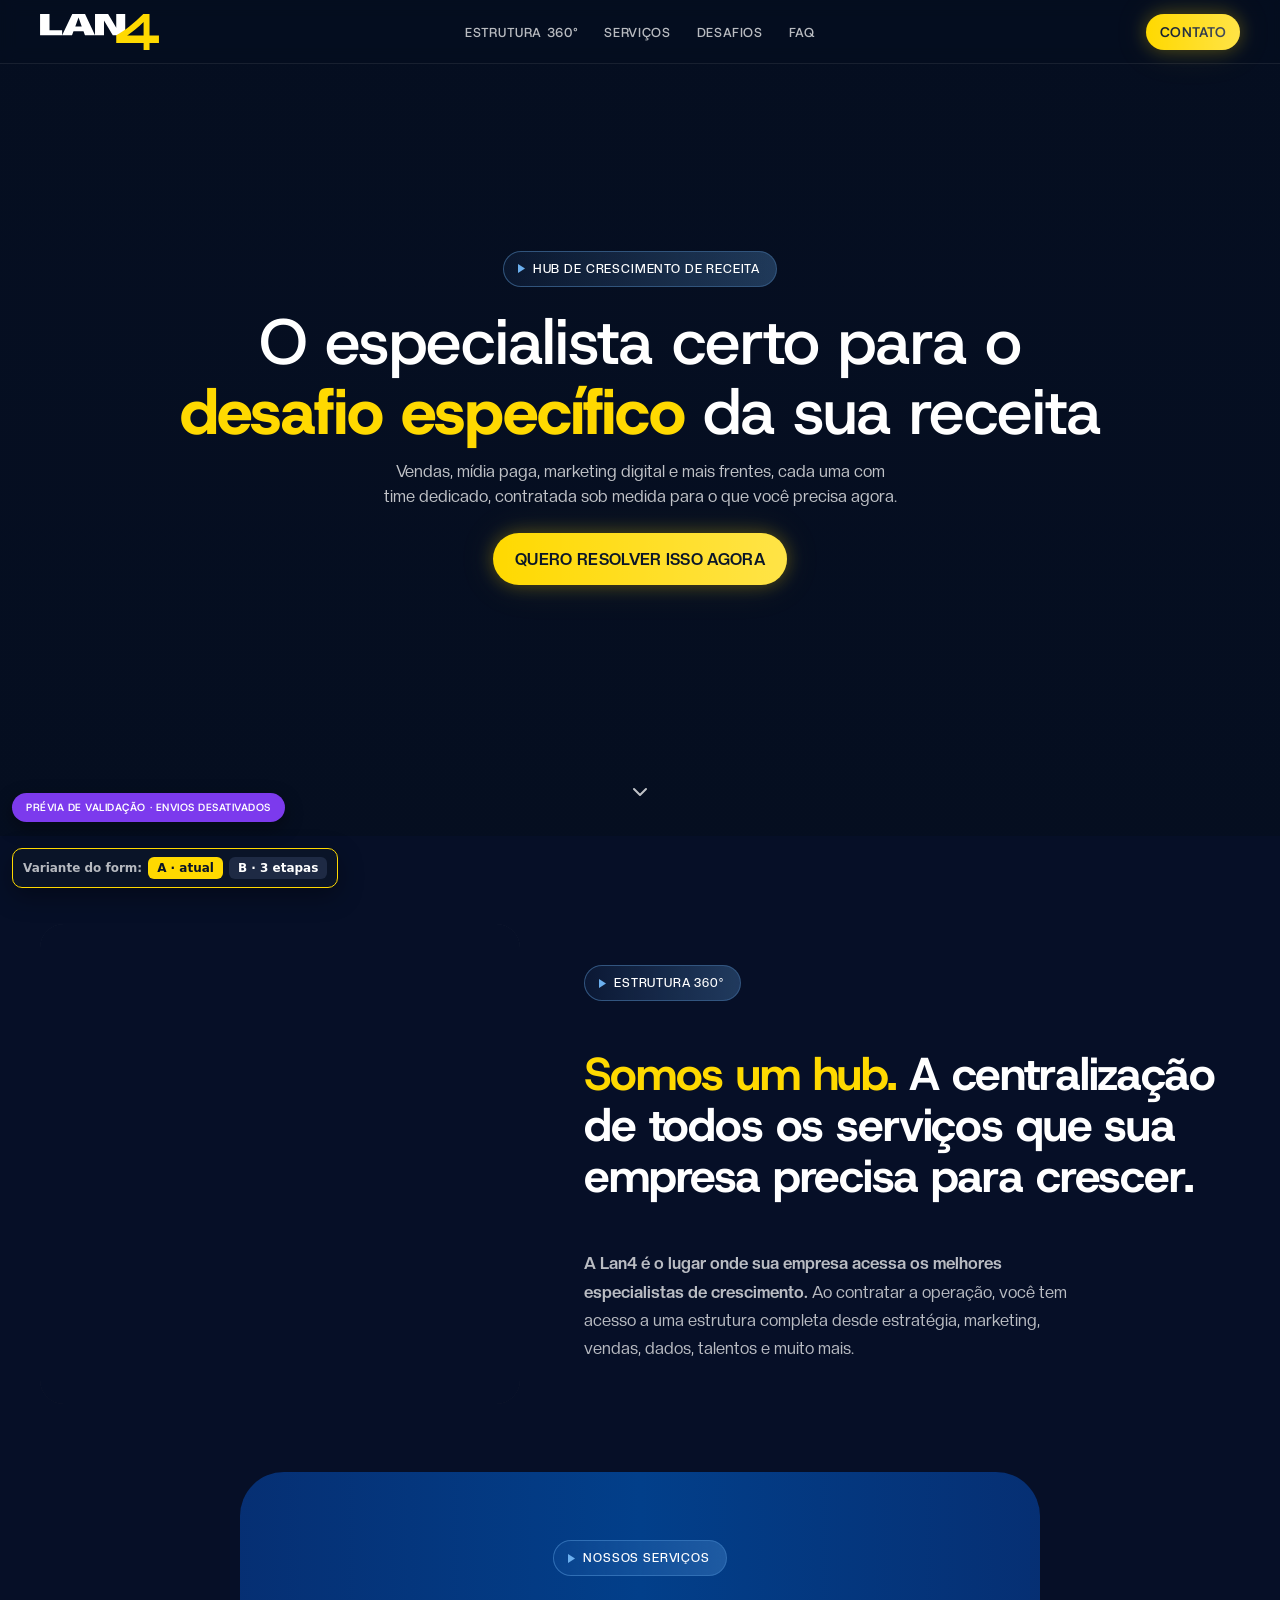
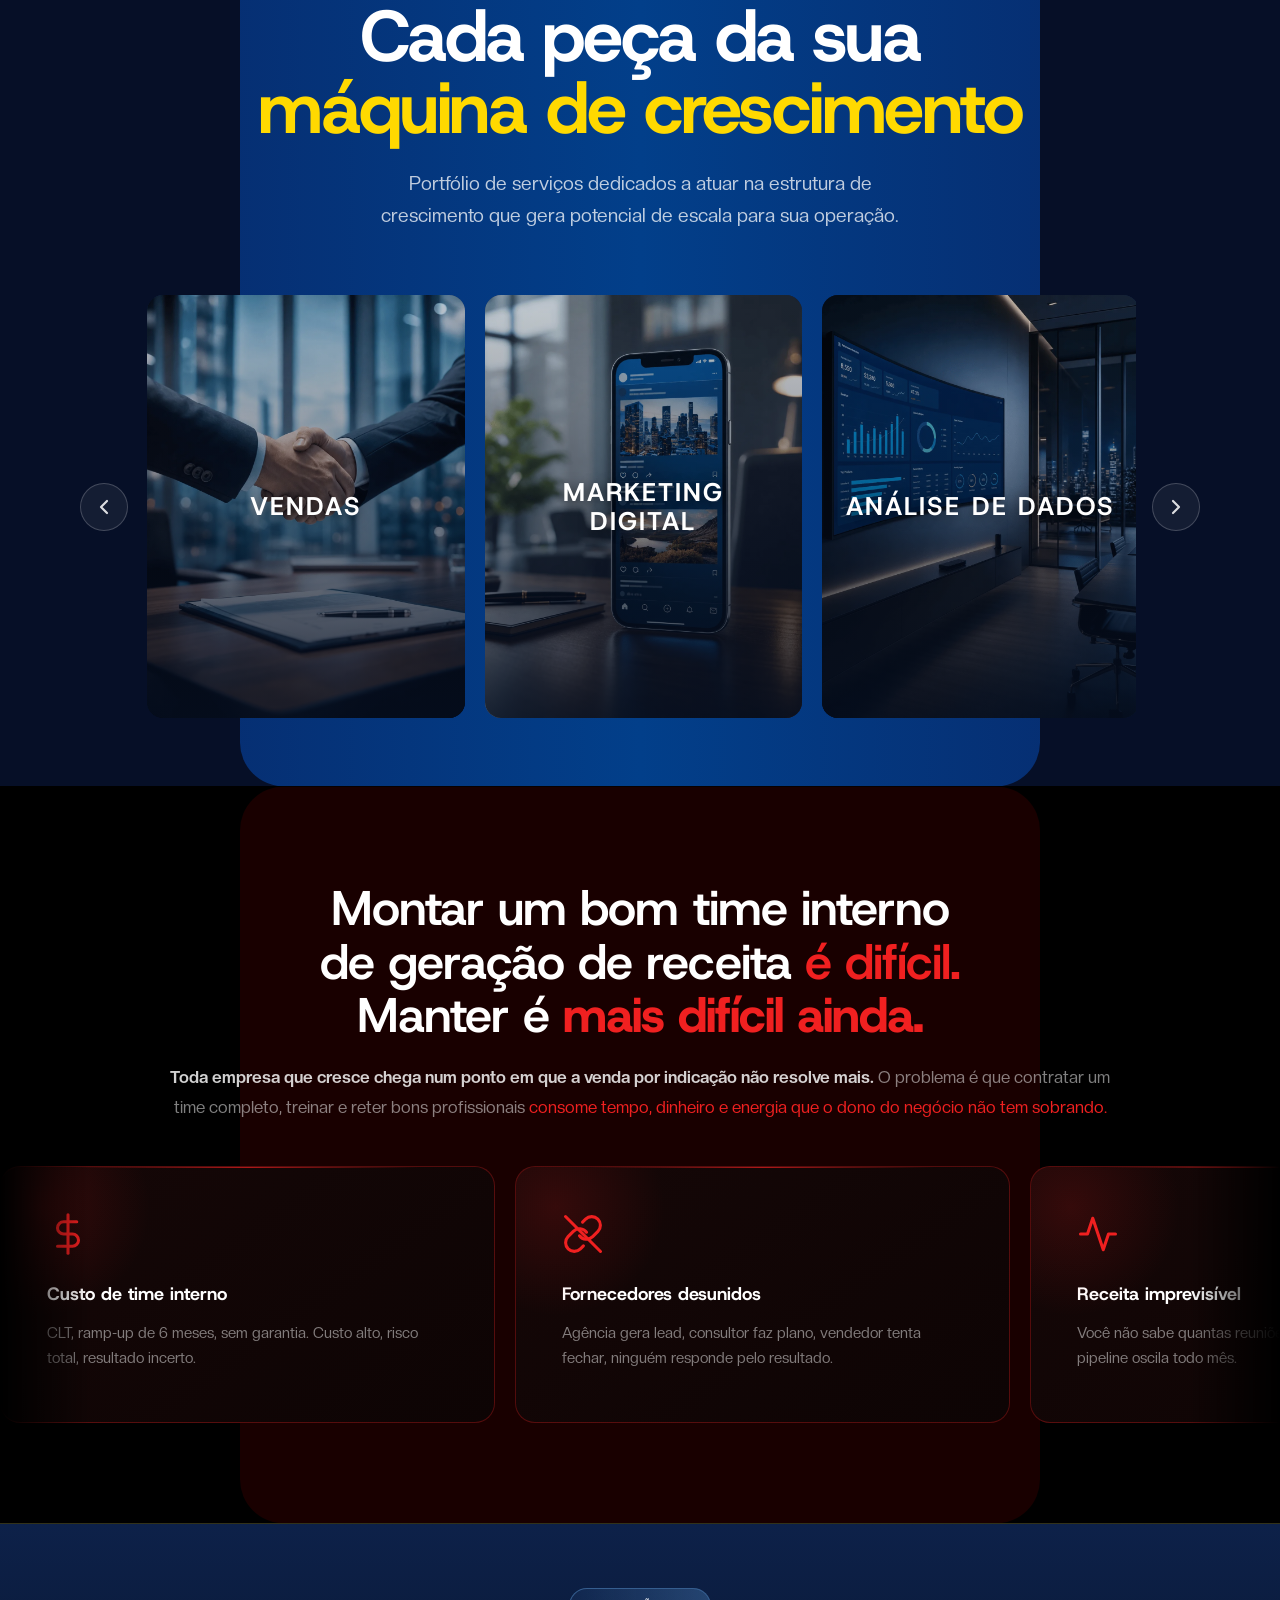
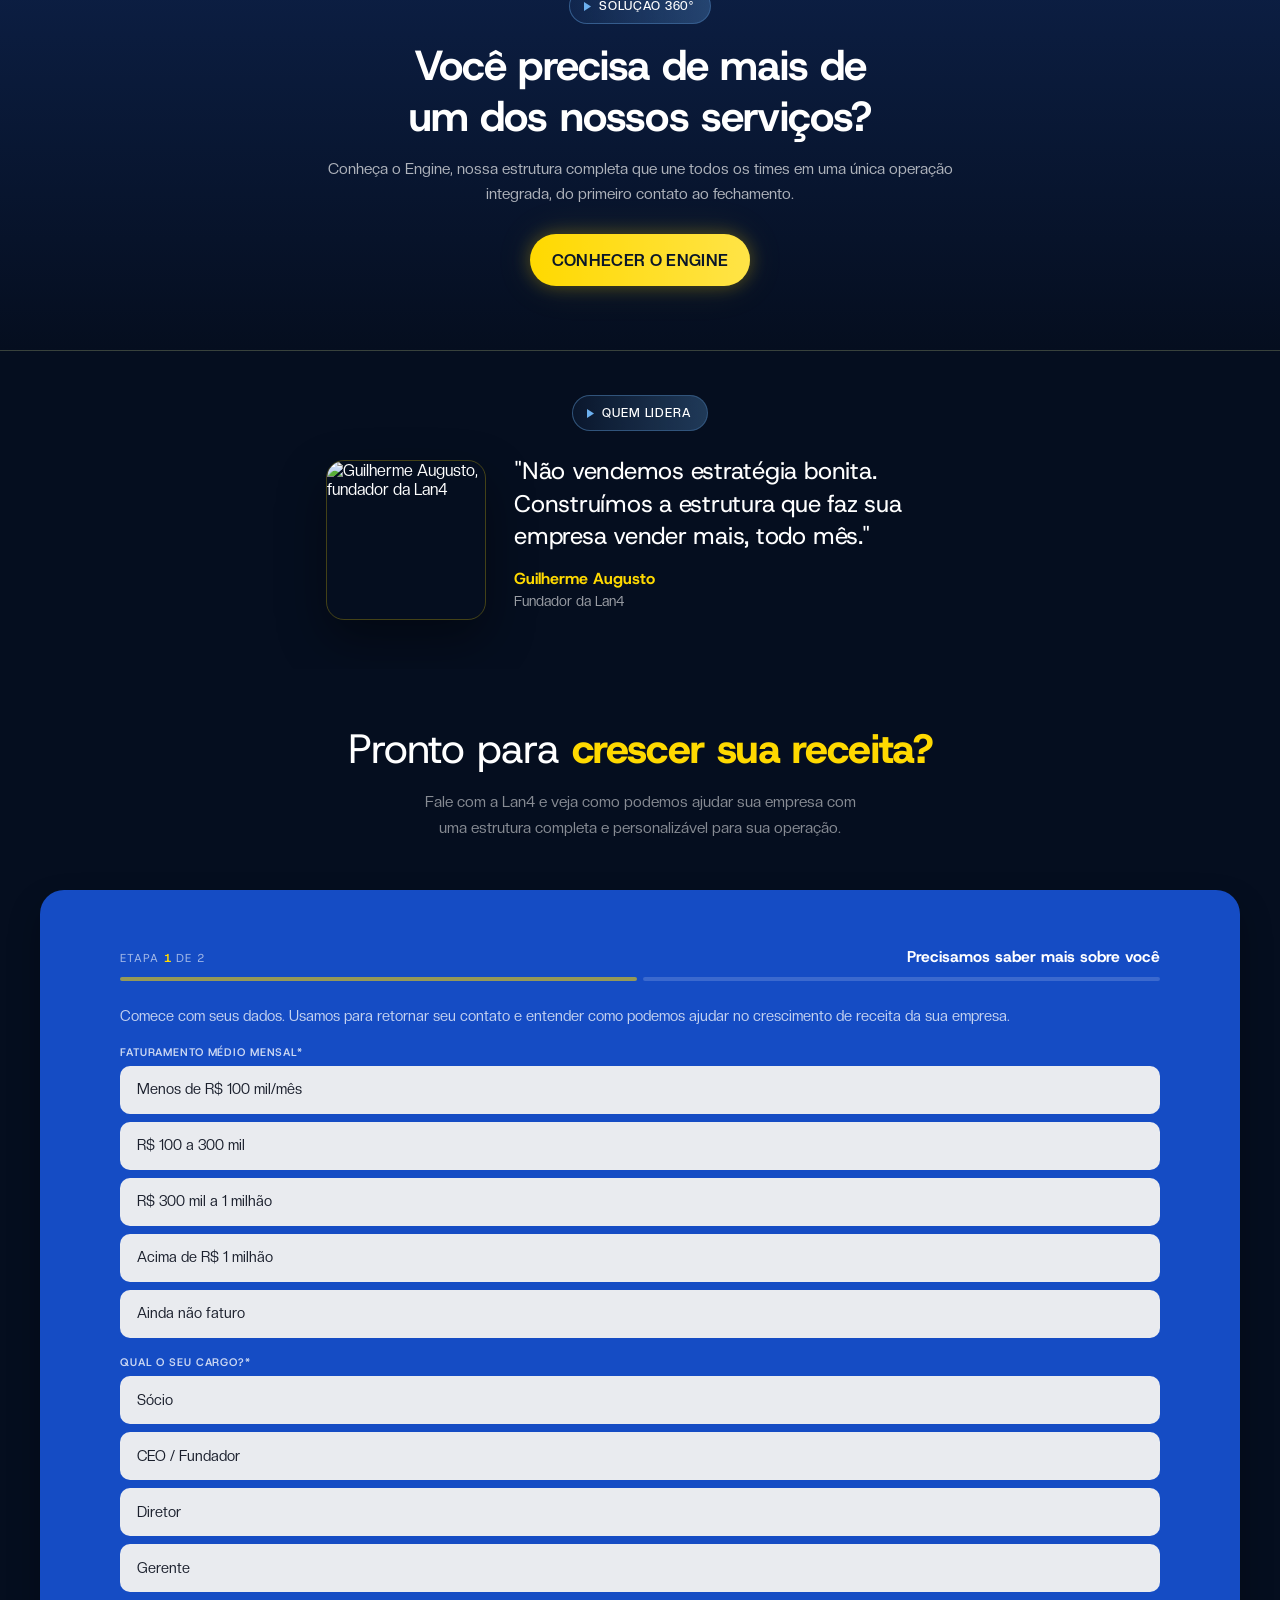
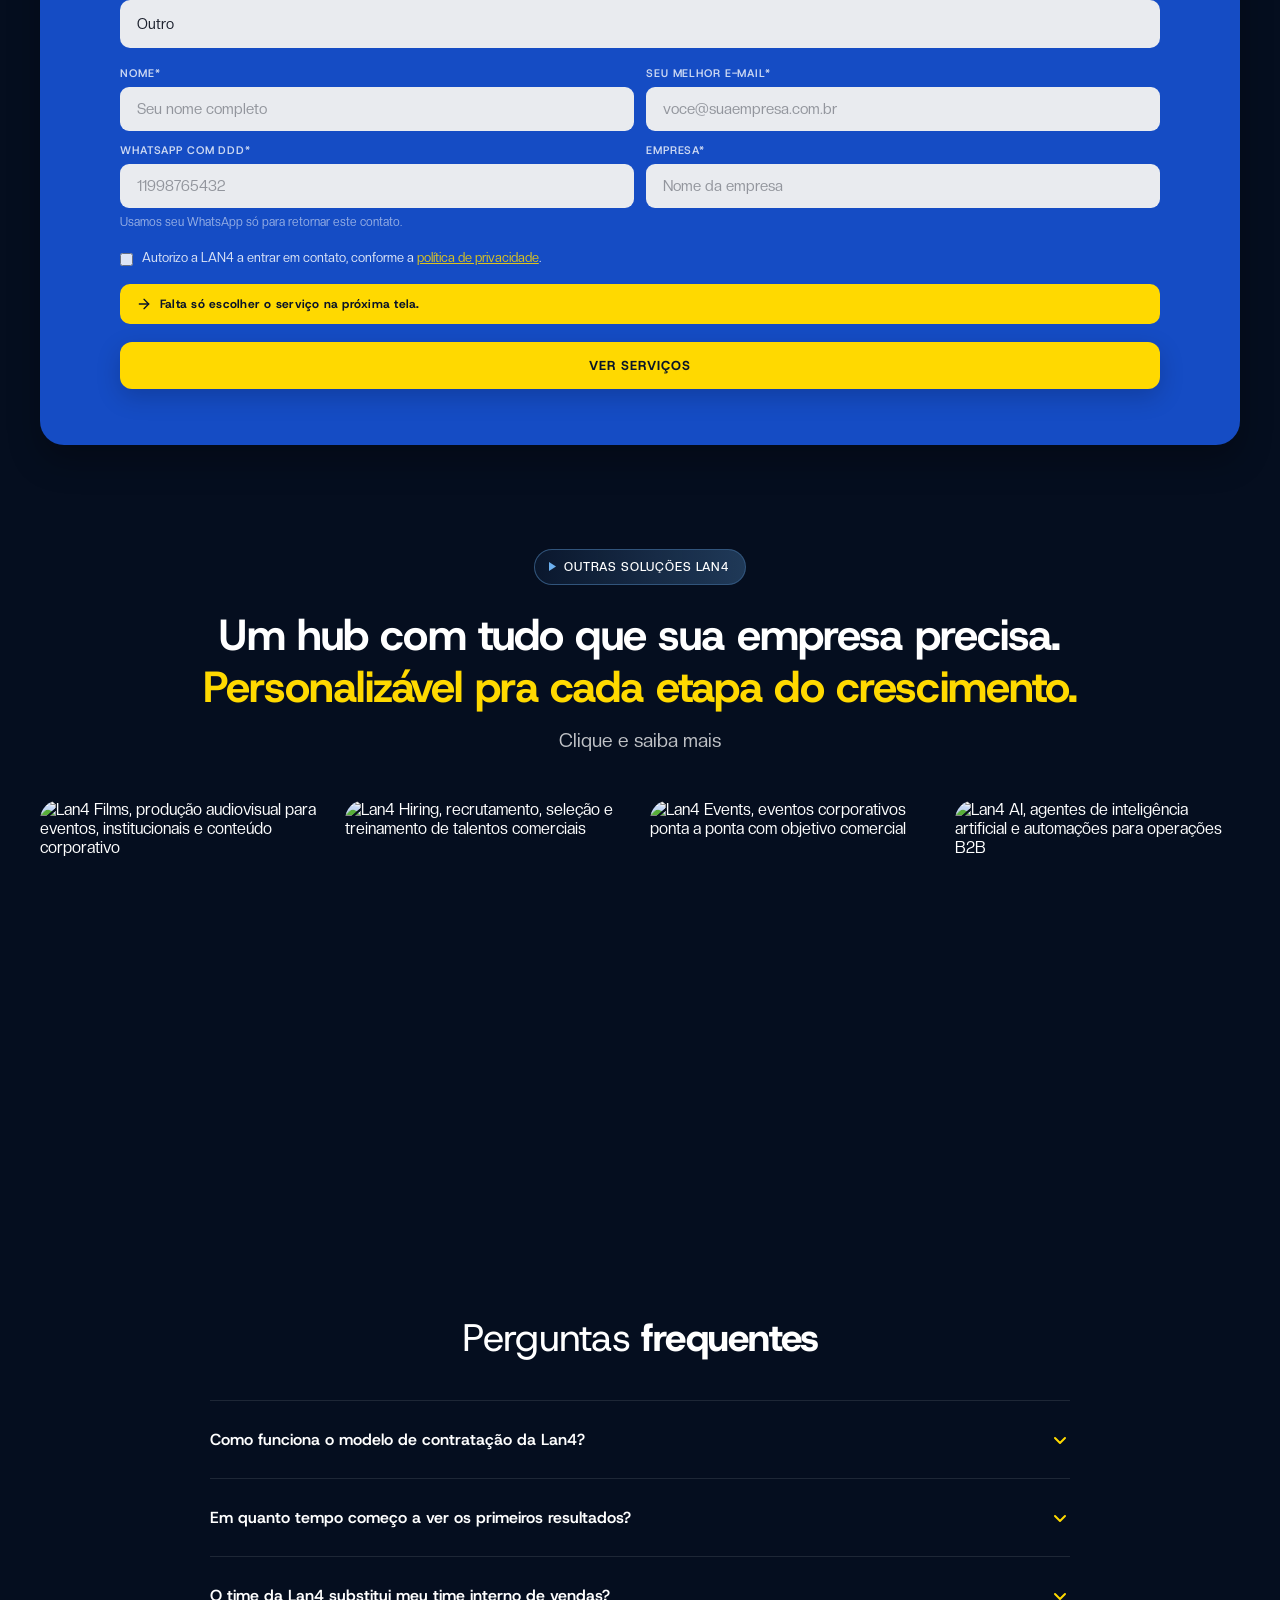
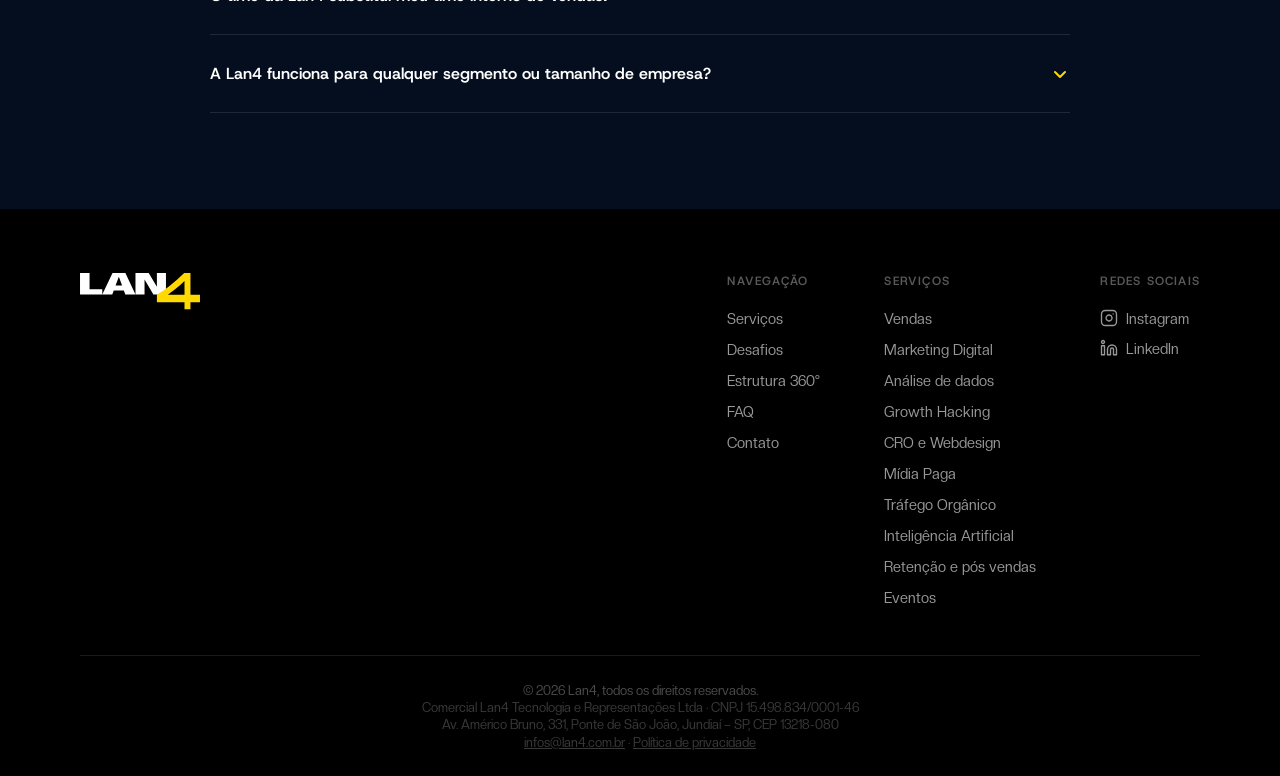
==== index.html @ be9d5379 "HTML: <link> de tokens.css/components.css de volta para local Estavam apontando para https://lan4.co" ====
<!DOCTYPE html>
<html lang="pt-BR" data-domain="marketing" data-theme="dark">
<head>
  <meta charset="UTF-8" />
  <meta name="viewport" content="width=device-width, initial-scale=1.0, maximum-scale=5" />

  <!-- Modo prévia: fora de lan4.com.br (ex.: GitHub Pages) o GTM não carrega
       e o main.js não envia conversões ao RD — nenhum teste polui GA4/Ads/RD. -->
  <script>window.LAN4_PREVIEW = !/(^|\.)lan4\.com\.br$/.test(location.hostname);
  if (window.LAN4_PREVIEW) { var m = document.createElement('meta'); m.name = 'robots'; m.content = 'noindex,nofollow'; document.head.appendChild(m); }
  /* seletor visível A|B — só no preview (GitHub Pages); em produção fica false */
  window.LAN4_AB_PREVIEW = window.LAN4_PREVIEW;</script>

  <!-- Google Tag Manager -->
  <script>if (!window.LAN4_PREVIEW) (function(w,d,s,l,i){w[l]=w[l]||[];w[l].push({'gtm.start':
  new Date().getTime(),event:'gtm.js'});var f=d.getElementsByTagName(s)[0],
  j=d.createElement(s),dl=l!='dataLayer'?'&l='+l:'';j.async=true;j.src=
  'https://www.googletagmanager.com/gtm.js?id='+i+dl;f.parentNode.insertBefore(j,f);
  })(window,document,'script','dataLayer','GTM-KK94LW4M');</script>
  <!-- End Google Tag Manager -->

  <title>LAN4 | Terceirização de Vendas B2B e Hub de Crescimento de Receita</title>
  <meta name="description" content="Time de vendas dedicado, geração de demanda, dados e estratégia num único ecossistema. Para empresas B2B de R$100 mil+/mês. Fale com a LAN4 e resolva isso agora.">
  <link rel="canonical" href="https://lan4.com.br/">

  <!-- Open Graph -->
  <meta property="og:type" content="website">
  <meta property="og:url" content="https://lan4.com.br/">
  <meta property="og:title" content="LAN4 | Hub de Crescimento de Receita B2B">
  <meta property="og:description" content="Time de vendas dedicado, demanda, dados e estratégia num único ecossistema. Fale com a LAN4 e resolva isso agora.">
  <meta property="og:locale" content="pt_BR">
  <meta property="og:site_name" content="LAN4">

  <!-- Twitter Card -->
  <meta name="twitter:card" content="summary_large_image">
  <meta name="twitter:title" content="LAN4 | Hub de Crescimento de Receita B2B">
  <meta name="twitter:description" content="Time de vendas dedicado, demanda, dados e estratégia num único ecossistema.">

  <link rel="icon" type="image/svg+xml" href="https://lan4.com.br/img/4.svg" />

  <!-- Fontes (Google Fonts como fallback para Suisse + JetBrains Mono) -->
  <link rel="preconnect" href="https://fonts.googleapis.com" />
  <link rel="preconnect" href="https://fonts.gstatic.com" crossorigin />
  <link href="https://fonts.googleapis.com/css2?family=Host+Grotesk:ital,wght@0,300..800;1,300..800&family=Inter:wght@400;500;600&family=JetBrains+Mono:wght@400;500&display=swap" rel="stylesheet" />

  <!-- Design tokens extraídos de liveblocks.io -->
  <link rel="stylesheet" href="css/tokens.css" />

  <!-- Componentes: Navbar + Hero -->
  <link rel="stylesheet" href="css/components.css?v=20260902b" />
  <link rel="stylesheet" href="form-ab.css?v=20260902b" />

  <!-- Schema.org — Organization (desambiguação de entidade) -->
  <script type="application/ld+json">
  {
    "@context": "https://schema.org",
    "@type": "Organization",
    "@id": "https://lan4.com.br/#organization",
    "name": "LAN4",
    "legalName": "Comercial Lan4 Tecnologia e Representações Ltda",
    "url": "https://lan4.com.br/",
    "logo": "https://lan4.com.br/img/4.svg",
    "description": "Hub de crescimento de receita para empresas B2B: time de vendas dedicado (SDRs e closers), geração de demanda, dados e camada estratégica num único ecossistema.",
    "taxID": "15.498.834/0001-46",
    "email": "infos@lan4.com.br",
    "foundingDate": "2012-03-21",
    "address": {
      "@type": "PostalAddress",
      "streetAddress": "Av. Américo Bruno, 331",
      "addressLocality": "Jundiaí",
      "addressRegion": "SP",
      "postalCode": "13218-080",
      "addressCountry": "BR"
    },
    "areaServed": "BR",
    "sameAs": [
      "https://www.instagram.com/lan4br/",
      "https://www.linkedin.com/company/lan4sales/"
    ],
    "knowsAbout": [
      "terceirização de vendas B2B",
      "geração de demanda B2B",
      "SDR terceirizado",
      "receita previsível",
      "agentes de IA para vendas"
    ]
  }
  </script>

  <!-- Schema.org — FAQPage (espelha o FAQ visível da página) -->
  <script type="application/ld+json">
  {
    "@context": "https://schema.org",
    "@type": "FAQPage",
    "mainEntity": [
      {
        "@type": "Question",
        "name": "Como funciona o modelo de contratação da Lan4?",
        "acceptedAnswer": {
          "@type": "Answer",
          "text": "A Lan4 funciona como um hub: você contrata o Engine e tem acesso à estrutura completa, squad dedicada, tecnologia e processos, sempre personalizada pra sua operação. Sem CLT, sem encargos, sem ramp-up de seis meses. A equipe já entra treinada e integrada ao seu processo desde o primeiro dia. Ou você pode contratar os serviços pontuais para cada necessidade dentro da sua operação."
        }
      },
      {
        "@type": "Question",
        "name": "Em quanto tempo começo a ver os primeiros resultados?",
        "acceptedAnswer": {
          "@type": "Answer",
          "text": "O onboarding leva em média duas semanas. A partir da terceira semana já há prospecção ativa rodando. Resultados concretos de pipeline aparecem entre 30 e 60 dias, dependendo do ciclo de venda do seu produto."
        }
      },
      {
        "@type": "Question",
        "name": "O time da Lan4 substitui meu time interno de vendas?",
        "acceptedAnswer": {
          "@type": "Answer",
          "text": "Pode complementar ou substituir, dependendo do momento da empresa. A maioria dos clientes usa a Lan4 como o braço executor enquanto o fundador cuida do produto e da estratégia. Em alguns casos montamos o time, treinamos e transferimos a operação para o cliente."
        }
      },
      {
        "@type": "Question",
        "name": "A Lan4 funciona para qualquer segmento ou tamanho de empresa?",
        "acceptedAnswer": {
          "@type": "Answer",
          "text": "Focamos em empresas B2B que já validaram o produto mas precisam escalar a aquisição. Atendemos SaaS, consultorias, serviços empresariais, indústria e varejo B2B desde startups em crescimento até empresas consolidadas que querem profissionalizar a operação."
        }
      }
    ]
  }
  </script>

  <style>
    .lf-consent{display:flex;gap:.55rem;align-items:flex-start;margin:.45rem 0 .2rem;font-size:.8rem;line-height:1.45;opacity:.85;cursor:pointer}
    .lf-consent input{margin-top:.2rem;flex:none;accent-color:#FFD900}
    .lf-consent a{color:#FFD900;text-decoration:underline}
    .footer-bottom p{margin:.15rem 0}
    .footer-legal{font-size:.8rem;opacity:.75}
    .footer-legal a{color:inherit;text-decoration:underline}
    /* ── Formulário multi-etapas (CRO) ─────────────────────────────── */
    .lf-wrap{scroll-margin-top:90px}
    .lf-step{display:none;border:0;padding:0;margin:0;min-width:0}
    .lf-step.is-active{display:block;animation:lfStepIn .28s ease}
    @keyframes lfStepIn{from{opacity:0;transform:translateX(14px)}to{opacity:1;transform:none}}
    @media (prefers-reduced-motion:reduce){.lf-step.is-active{animation:none}}
    .lf-progress{margin-bottom:1.5rem}
    .lf-progress-meta{display:flex;justify-content:space-between;align-items:baseline;gap:1rem;margin-bottom:.6rem;font-family:'Host Grotesk',sans-serif}
    .lf-progress-count{font-size:.72rem;letter-spacing:.08em;text-transform:uppercase;color:rgba(255,255,255,.6);white-space:nowrap}
    .lf-progress-count b{color:#FFD900}
    .lf-progress-title{font-size:.98rem;font-weight:700;color:#fff;text-align:right}
    .lf-progress-track{display:flex;gap:6px}
    .lf-progress-seg{flex:1;height:4px;border-radius:99px;background:rgba(255,255,255,.16);transition:background .3s ease}
    .lf-progress-seg.is-active{background:rgba(255,217,0,.55)}
    .lf-progress-seg.is-done{background:#FFD900}
    .lf-label{display:block;font-family:'Host Grotesk',sans-serif;font-size:11px;font-weight:600;letter-spacing:.08em;text-transform:uppercase;color:rgba(255,255,255,.78);margin-bottom:9px}
    .lf-options{display:grid;gap:8px;min-width:0}
    .lf-options--2col{grid-template-columns:1fr 1fr}
    @media (max-width:380px){.lf-options--2col{grid-template-columns:1fr}}
    .lf-opt{position:relative;display:block;cursor:pointer;margin-bottom:0;min-width:0}
    .lf-opt input{position:absolute;opacity:0;pointer-events:none}
    /* reseta o estilo herdado de .lf-group label (uppercase 11px) */
    .lf-group label.lf-opt{text-transform:none;letter-spacing:normal;font-family:'CreatoDisplay',sans-serif;font-size:14.5px;font-weight:400;color:inherit;margin-bottom:0;text-shadow:none}
    .lf-opt span{position:relative;display:flex;align-items:center;justify-content:center;text-align:center;min-height:48px;padding:10px 34px;border-radius:10px;background:#E9EBEF;color:#1a1f2c;font-family:'CreatoDisplay',sans-serif;font-size:14.5px;font-weight:400;line-height:1.25;border:1.5px solid transparent;transition:border-color .15s ease,background .15s ease,box-shadow .15s ease,transform .15s ease}
    .lf-opt input:checked+span{background:#FFD900;border-color:#FFD900;color:#0a1628;box-shadow:0 6px 18px rgba(255,217,0,.4);font-weight:700;transform:translateY(-1px)}
    .lf-opt input:checked+span::after{content:'✓';position:absolute;right:10px;top:50%;transform:translateY(-50%);display:flex;align-items:center;justify-content:center;width:18px;height:18px;border-radius:50%;background:#0a1628;color:#FFD900;font-size:10px;font-weight:800;line-height:1}
    .lf-opt input:focus-visible+span{border-color:#154CC4}
    .lf-opt:hover span{background:#dfe2e9}
    .lf-opt input:checked:hover+span{background:#FFD900}
    .lf-nav{display:flex;gap:10px;align-items:stretch;margin-top:.4rem}
    .lf-nav .lf-btn{flex:1;margin-top:0}
    .lf-back{flex:none;background:none;border:1px solid rgba(255,255,255,.25);color:rgba(255,255,255,.85);border-radius:10px;padding:9px 14px;font-family:'Host Grotesk',sans-serif;font-size:11px;font-weight:700;letter-spacing:.06em;text-transform:uppercase;cursor:pointer;transition:border-color .15s ease}
    .lf-back:hover{border-color:rgba(255,255,255,.5)}
    /* Etapas sem botão de avanço manual (autoavanço ativo): só "Voltar",
       pequeno, no canto inferior esquerdo — sem esticar a largura toda. */
    .lf-nav--back-only{justify-content:flex-start}
    .lf-nav--back-only .lf-back{flex:none}
    .lf-step-msg{display:none;align-items:flex-start;gap:9px;margin:0 0 .8rem;padding:12px 14px;border-radius:10px;font-size:13.5px;font-weight:600;line-height:1.5;background:#FFF0F0;border:1.5px solid #F02020;color:#B00E0E;animation:lfStepMsgIn .2s ease}
    .lf-step-msg::before{content:'!';flex:none;display:flex;align-items:center;justify-content:center;width:18px;height:18px;margin-top:1px;border-radius:50%;background:#F02020;color:#fff;font-size:12px;font-weight:800;font-family:'Host Grotesk',sans-serif}
    @keyframes lfStepMsgIn{from{opacity:0;transform:translateY(-4px)}to{opacity:1;transform:none}}
    @media (prefers-reduced-motion:reduce){.lf-step-msg{animation:none}}
    .lf-step-hint{margin:0 0 1.1rem;font-size:.92rem;line-height:1.5;color:rgba(255,255,255,.75)}
    .lf-field-hint{display:block;margin-top:6px;font-size:.74rem;line-height:1.4;color:rgba(255,255,255,.55)}
    form.is-sent .lf-step,form.is-sent .lf-progress{display:none}
    .lf-incentivo-banner{margin:0 0 1.1rem;padding:14px 16px;border-radius:10px;background:#FFD900;border:2px solid #FFD900;animation:lfIncentivoPulse 1.6s ease-in-out infinite}
    .lf-incentivo-badge{display:inline-block;font-family:'Host Grotesk',sans-serif;font-size:11px;font-weight:700;letter-spacing:.06em;text-transform:uppercase;color:#0A1428;margin-bottom:6px}
    .lf-incentivo-banner p{margin:0 0 .4rem;font-size:.86rem;line-height:1.5;color:#1a1a1a}
    .lf-incentivo-banner p:last-child{margin-bottom:0}
    .lf-incentivo-banner strong{color:#000;font-weight:700}
    .lf-incentivo-banner .lf-incentivo-alerta{color:#1a1a1a;font-size:.8rem}
    @keyframes lfIncentivoPulse{0%,100%{background:#FFD900;border-color:#FFD900;box-shadow:0 0 0 0 rgba(255,217,0,.5)}50%{background:#ffe680;border-color:#fff;box-shadow:0 0 0 6px rgba(255,217,0,.3)}}
    @media (prefers-reduced-motion:reduce){.lf-incentivo-banner{animation:none}}
    /* Tag chamativa na etapa 1: alinha expectativa de que vem seleção de
       serviço na etapa seguinte — mesmo pulse amarelo do antigo banner de
       material gratuito, reaproveitado pra chamar atenção sem introduzir
       nova linguagem visual. */
    .lf-next-hint{display:flex;align-items:center;gap:8px;margin:1rem 0 1.1rem;padding:10px 14px;border-radius:10px;background:#FFD900;border:2px solid #FFD900;animation:lfIncentivoPulse 1.6s ease-in-out infinite}
    .lf-next-hint-icon{flex:none;display:flex;width:16px;height:16px;color:#0A1428}
    .lf-next-hint span:last-child{font-family:'Host Grotesk',sans-serif;font-size:12px;font-weight:700;letter-spacing:.02em;color:#0A1428}
    @media (prefers-reduced-motion:reduce){.lf-next-hint{animation:none}}
    /* Selects nativos de cargo/faturamento — mesmo padrão compacto da
       calculadora do /engine/ (select#calc-porte), ocupam bem menos
       espaço vertical que os radio-cards antigos numa etapa 1 mais densa. */
    .lf-select-group{margin-bottom:1rem}
    .lf-select-group label{display:block;margin-bottom:6px;font-family:'Host Grotesk',sans-serif;font-size:.82rem;font-weight:600;color:rgba(255,255,255,.85)}
    .lf-select{width:100%;padding:12px 14px;border-radius:10px;border:1px solid rgba(255,255,255,.2);background:rgba(255,255,255,.06);color:#fff;font-family:'Host Grotesk',sans-serif;font-size:.92rem;appearance:none;-webkit-appearance:none;background-image:url("data:image/svg+xml,%3Csvg xmlns='http://www.w3.org/2000/svg' viewBox='0 0 24 24' fill='none' stroke='%23ffffff' stroke-width='2'%3E%3Cpath d='M6 9l6 6 6-6'/%3E%3C/svg%3E");background-repeat:no-repeat;background-position:right 12px center;background-size:16px;cursor:pointer}
    .lf-select:focus{outline:none;border-color:#FFD900}
    .lf-select option{background:#0A1428;color:#fff}
    /* Etapa 1 (seletor de serviço) e faixa "Não faturo": grid de mais opções,
       cabendo em telas pequenas sem quebrar o touch target mínimo de 48px */
    .radio-card-group{grid-template-columns:1fr 1fr;align-items:stretch;min-width:0}
    @media (max-width:360px){.radio-card-group{grid-template-columns:1fr}}
    /* Todas as 8 opções de serviço usam o mesmo tamanho e tipografia —
       referência é o box do Engine (o maior, por ter texto de apoio).
       Texto centralizado (título+descrição) — pedido do usuário depois
       que as descrições ficaram uniformes em comprimento (~54-65
       caracteres cada), o que já resolveu o desalinhamento vertical que
       motivava o alinhamento à esquerda antes.
       min-width:0 em toda a cadeia (lf-options → radio-card-group →
       radio-card) é essencial: sem isso, grid items assumem min-width:auto
       por padrão e não encolhem pra caber no container, causando overflow
       horizontal visível (cards "vazando" pra fora da caixa azul do
       formulário) — achado real do usuário em mobile. */
    .radio-card{height:100%;min-width:0}
    .radio-card span{flex-direction:column;align-items:center;justify-content:center;text-align:center;height:100%;min-height:88px;padding:14px 34px;gap:4px;box-sizing:border-box}
    .radio-card span strong{display:block;font-family:'CreatoDisplay',sans-serif;font-weight:600;font-size:14.5px;line-height:1.25;color:inherit}
    .radio-card span small{display:block;font-family:'CreatoDisplay',sans-serif;font-weight:400;font-size:12px;line-height:1.4;opacity:.85}
    /* Mesmo padrão visual das opções simples (etapas 2/3): fundo amarelo
       sólido, texto escuro em negrito, leve elevação — padronizado entre
       as etapas por pedido do usuário (etapa 2 ficava mais bonita). */
    .radio-card input:checked+span{background:#FFD900;border-color:#FFD900;color:#0a1628;box-shadow:0 6px 18px rgba(255,217,0,.4);font-weight:700;transform:translateY(-1px)}
    .radio-card input:checked+span strong{color:inherit}
    .radio-card input:checked+span small{opacity:.8}
    .radio-card input:checked:hover+span{background:#FFD900}
    /* checkmark do radio-card sobrepõe canto superior direito (layout em coluna, não pode ficar inline com o texto) */
    .radio-card input:checked+span::after{top:14px;right:12px;transform:none;background:#0a1628;color:#FFD900}
    /* Mobile: form ficava muito comprido com 8 cards empilhados — reduz
       padding/altura mínima do card pra encurtar a lista sem cortar texto,
       mantendo o toque confortável (ainda bem acima do mínimo de 48px). */
    @media (max-width:640px){
      .radio-card span{min-height:72px;padding:11px 30px;gap:2px}
      .radio-card span strong{font-size:13.5px}
      .radio-card span small{font-size:11.5px;line-height:1.3}
      .radio-card input:checked+span::after{top:11px;right:10px}
    }
    .lf-opt-nao-fatura span{opacity:.85}
    .lan4-preview-badge{position:fixed;bottom:78px;left:12px;z-index:999;background:#7c3aed;color:#fff;border-radius:999px;font:600 10.5px/1.4 'Host Grotesk',sans-serif;letter-spacing:.05em;text-transform:uppercase;padding:7px 14px;box-shadow:0 6px 18px rgba(0,0,0,.4);pointer-events:none}
    /* Sticky CTA — apenas mobile */
    .sticky-cta{position:fixed;left:0;right:0;bottom:0;z-index:80;display:none;align-items:center;justify-content:space-between;gap:.8rem;padding:.65rem 1rem;padding-bottom:calc(.65rem + env(safe-area-inset-bottom));background:rgba(7,14,29,.96);backdrop-filter:blur(8px);-webkit-backdrop-filter:blur(8px);border-top:1px solid rgba(255,217,0,.35);transform:translateY(110%);transition:transform .3s ease}
    .sticky-cta.is-visible{transform:translateY(0)}
    .sticky-cta-text{font-size:.78rem;line-height:1.3;color:#fff;opacity:.92}
    .sticky-cta-text strong{color:#FFD900;display:block;font-size:.88rem}
    .sticky-cta-btn{flex:none;background:#FFD900;color:#0A1428;font-weight:700;font-size:.88rem;padding:.7rem 1.15rem;border-radius:999px;text-decoration:none;white-space:nowrap}
    @media (max-width:768px){.sticky-cta{display:flex}}
  </style>
</head>

<body>

  <!-- Google Tag Manager (noscript) -->
  <noscript><iframe src="https://www.googletagmanager.com/ns.html?id=GTM-KK94LW4M"
  height="0" width="0" style="display:none;visibility:hidden"></iframe></noscript>
  <!-- End Google Tag Manager (noscript) -->

  <!-- ════════════════════════════════════════════════
       NAVBAR / HEADER
  ════════════════════════════════════════════════ -->
  <header class="header" role="banner">
    <div class="container">
      <div class="header-inner">

        <!-- Logo (SVG inline para animação de colapso) -->
        <a class="logo-link" href="#" aria-label="LAN4">
          <span class="logo-svg-wrap">
            <svg class="logo-svg" xmlns="http://www.w3.org/2000/svg" viewBox="0 0 824.39 249.66" aria-hidden="true" focusable="false">
              <!-- Letras LAN — somem na dobra 2 -->
              <g class="logo-lan">
                <path d="M65.49,0v112.53h87.52v35.51H0V0h65.49Z"/>
                <path d="M153.01,148.03L223.31,0h88.61l69.21,148.03h-69.91l-10.09-28h-69.29l-10.32,28h-68.51ZM288.95,86.28l-22.11-61.23-22.5,61.23h44.62Z"/>
                <path d="M590.55,148.03h-86.2l-60.99-103.31v103.31h-62.23V0h90.86l56.33,94.88V0h62.23v148.03Z"/>
              </g>
              <!-- Ícone 4 — sempre visível, desliza para a esquerda na dobra 2 -->
              <g class="logo-icon">
                <path d="M528.32,147.7c26.95-14.09,57.22-34.45,90.82-61.08,33.59-26.63,65.8-55.51,96.64-86.63h43.24v148.87s65.37,0,65.37,0v52.15h-65.37s0,48.64,0,48.64h-41.03v-48.64s-189.67,0-189.67,0v-53.32ZM657.55,108.69c-21.52,17.34-39.59,30.73-54.21,40.18h114.65s0-93.83,0-93.83c-18.77,18.42-38.92,36.3-60.44,53.65Z"/>
              </g>
            </svg>
          </span>
        </a>

        <!-- Desktop nav (absolutamente centralizado) -->
        <nav class="nav-center" aria-label="primary">
          <ul class="nav-links">
            <li><a class="nav-link" href="#estrutura">Estrutura 360°</a></li>
            <li><a class="nav-link" href="#quem-somos">Serviços</a></li>
            <li><a class="nav-link" href="#o-que-resolvemos">Desafios</a></li>
            <li><a class="nav-link" href="#faq">FAQ</a></li>
          </ul>
        </nav>

        <!-- Right: CONTATO (desktop only) -->
        <div class="nav-ctas">
          <a class="btn btn-sm btn-solid btn-contato" href="#contato" data-cta="nav-contato" data-cta-location="navbar">Contato</a>
        </div>

        <!-- Hamburger (mobile only) -->
        <button class="menu-toggle" aria-label="Abrir menu" aria-expanded="false">
          <span class="menu-toggle-bars">
            <span></span>
            <span></span>
            <span></span>
          </span>
        </button>

      </div>
    </div>
  </header>

  <!-- ── Mobile panel — desliza de cima pra baixo ── -->
  <div class="mobile-panel" id="mobilePanel">
    <nav class="mobile-panel-nav">
      <ul class="mobile-panel-links">
        <li><a class="mobile-panel-link" href="#estrutura">Estrutura 360°</a></li>
        <li><a class="mobile-panel-link" href="#quem-somos">Serviços</a></li>
        <li><a class="mobile-panel-link" href="#o-que-resolvemos">Desafios</a></li>
        <li><a class="mobile-panel-link" href="#faq">FAQ</a></li>
      </ul>
      <div class="mobile-panel-cta">
        <a class="btn btn-lg btn-solid" href="#contato" data-cta="menu-mobile-contato" data-cta-location="menu-mobile">Contato</a>
      </div>
    </nav>
  </div>

<!-- ════════════════════════════════════════════════
       MAIN / HERO
  ════════════════════════════════════════════════ -->
  <main>
    <div class="hero-pin">
      <div class="hero">
        <section class="hero-top">
          <video class="hero-video-bg is-active" autoplay muted loop playsinline preload="auto" aria-hidden="true">
            <source src="https://lan4.com.br/video/Site%20video%20fundo%20lan4.webm" type="video/webm">
          </video>
          <div class="hero-video-overlay" aria-hidden="true"></div>
          <div class="container">

            <!-- Hero text content -->
            <div class="hero-content">

              <!-- Tagline badge -->
              <div class="hero-badge">
                <div class="hero-badge-inner">
                  <span class="badge-icon" aria-hidden="true">
                    <svg width="7" height="9" viewBox="0 0 7 9" fill="currentColor"><path d="M0 0L7 4.5L0 9Z"/></svg>
                  </span>
                  <p class="badge-text">Hub de Crescimento de Receita</p>
                </div>
              </div>

              <!-- H1 -->
              <h1 class="hero-h1 f-marketing-display-xl">
                O especialista certo para o <span class="destaque-h1">desafio específico</span> da sua receita
              </h1>

              <!-- H2 — complemento breve -->
              <p class="hero-h2">Vendas, mídia paga, marketing digital e mais frentes, cada uma com time dedicado, contratada sob medida para o que você precisa agora.</p>

              <!-- CTA principal -->
              <div class="hero-ctas">
                <a class="btn btn-lg btn-solid" href="#contato" data-cta="hero-conhecer-hub" data-cta-location="hero" data-pointer-glow>
                  <span class="label" style="text-transform:uppercase">Quero resolver isso agora</span>
                  <div class="pointer-glow" aria-hidden="true"></div>
                </a>
              </div>
            </div>

          </div><!-- /.container -->

          <!-- Indicador de scroll -->
          <a class="hero-scroll-indicator" href="#estrutura" aria-label="Rolar para baixo">
            <svg width="24" height="24" viewBox="0 0 24 24" fill="none" stroke="currentColor" stroke-width="2" stroke-linecap="round" stroke-linejoin="round"><polyline points="6 9 12 15 18 9"/></svg>
          </a>
        </section>
      </div><!-- /.hero -->
    </div><!-- /.hero-pin -->

    <!-- ════════════════════════════════════════════════
         ESTRUTURA 360° — Mandala de times
    ════════════════════════════════════════════════ -->
    <section class="mandala-section" id="estrutura">
      <div class="container">
        <div class="mandala-grid">

          <!-- Mandala vídeo — cartão arredondado -->
          <div class="mandala-video-wrap reveal">
            <video class="mandala-video" muted loop playsinline preload="none" data-lazy-autoplay aria-hidden="true">
              <source data-src="https://lan4.com.br/video/Mandala%20final%20fundo%20azul.webm" type="video/webm">
            </video>
          </div>

          <div class="mandala-content">
            <div class="mandala-text-block reveal" style="--reveal-delay:.08s">
              <div class="hero-badge mandala-eyebrow">
                <div class="hero-badge-inner">
                  <span class="badge-icon" aria-hidden="true">
                    <svg width="7" height="9" viewBox="0 0 7 9" fill="currentColor"><path d="M0 0L7 4.5L0 9Z"/></svg>
                  </span>
                  <p class="badge-text">Estrutura 360°</p>
                </div>
              </div>
            </div>
            <div class="mandala-text-block reveal" style="--reveal-delay:.16s">
              <h2 class="mandala-title"><span class="mandala-accent">Somos um hub.</span> A centralização de todos os serviços que sua empresa precisa para crescer.</h2>
            </div>
            <div class="mandala-text-block reveal" style="--reveal-delay:.24s">
              <p class="mandala-sub"><strong>A Lan4 é o lugar onde sua empresa acessa os melhores especialistas de crescimento.</strong> Ao contratar a operação, você tem acesso a uma estrutura completa desde estratégia, marketing, vendas, dados, talentos e muito mais.</p>
            </div>
          </div>

        </div>
      </div>
    </section>

    <!-- ════════════════════════════════════════════════
         SERVIÇOS — O que a LAN4 oferece
    ════════════════════════════════════════════════ -->
    <section class="servicos-section" id="quem-somos">
      <div class="servicos-section-bg" aria-hidden="true"></div>
      <div class="servicos-inner">

        <header class="servicos-header reveal">
          <div class="hero-badge servicos-eyebrow">
            <div class="hero-badge-inner">
              <span class="badge-icon" aria-hidden="true">
                <svg width="7" height="9" viewBox="0 0 7 9" fill="currentColor"><path d="M0 0L7 4.5L0 9Z"/></svg>
              </span>
              <p class="badge-text">Nossos Serviços</p>
            </div>
          </div>
          <h2 class="servicos-title">Cada peça da sua<br><span class="servicos-accent">máquina de crescimento</span></h2>
          <p class="servicos-sub">Portfólio de serviços dedicados a atuar na estrutura de crescimento que gera potencial de escala para sua operação.</p>
        </header>

        <div class="servicos-carousel-wrap">
          <!-- Seta esquerda -->
          <button class="servicos-arrow servicos-arrow--prev is-disabled" aria-label="Serviços anteriores" disabled>
            <svg width="22" height="22" viewBox="0 0 22 22" fill="none" stroke="currentColor" stroke-width="2.2" stroke-linecap="round" stroke-linejoin="round"><path d="M14 5L8 11L14 17"/></svg>
          </button>

          <div class="servicos-carousel-viewport">
            <div class="servicos-track">

              <!-- Vendas -->
              <article class="servico-card" data-popup="popup-vendas" tabindex="0" role="button" aria-haspopup="dialog" aria-label="Saiba mais sobre Vendas">
                <div class="servico-card-img" data-bg="img/servicos/Vendas.webp"></div>
                <div class="servico-card-overlay"></div>
                <div class="servico-card-body">
                  <h3 class="servico-card-name">Vendas</h3>
                </div>
              </article>

              <!-- Marketing Digital -->
              <article class="servico-card" data-popup="popup-marketing" tabindex="0" role="button" aria-haspopup="dialog" aria-label="Saiba mais sobre Marketing Digital">
                <div class="servico-card-img" data-bg="img/servicos/marketing-digital.webp"></div>
                <div class="servico-card-overlay"></div>
                <div class="servico-card-body">
                  <h3 class="servico-card-name">Marketing Digital</h3>
                </div>
              </article>

              <!-- Análise de dados -->
              <article class="servico-card" data-popup="popup-dados" tabindex="0" role="button" aria-haspopup="dialog" aria-label="Saiba mais sobre Análise de dados">
                <div class="servico-card-img" data-bg="img/servicos/analise-de-dados.webp"></div>
                <div class="servico-card-overlay"></div>
                <div class="servico-card-body">
                  <h3 class="servico-card-name">Análise de dados</h3>
                </div>
              </article>

              <!-- Growth Hacking -->
              <article class="servico-card" data-popup="popup-growth" tabindex="0" role="button" aria-haspopup="dialog" aria-label="Saiba mais sobre Growth Hacking">
                <div class="servico-card-img" data-bg="img/servicos/growth.webp"></div>
                <div class="servico-card-overlay"></div>
                <div class="servico-card-body">
                  <h3 class="servico-card-name">Growth Hacking</h3>
                </div>
              </article>

              <!-- CRO e Webdesign -->
              <article class="servico-card" data-popup="popup-cro" tabindex="0" role="button" aria-haspopup="dialog" aria-label="Saiba mais sobre CRO e Webdesign">
                <div class="servico-card-img" data-bg="img/servicos/CRO.webp"></div>
                <div class="servico-card-overlay"></div>
                <div class="servico-card-body">
                  <h3 class="servico-card-name">CRO e Webdesign</h3>
                </div>
              </article>

              <!-- Mídia Paga -->
              <article class="servico-card" data-popup="popup-midia-paga" tabindex="0" role="button" aria-haspopup="dialog" aria-label="Saiba mais sobre Mídia Paga">
                <div class="servico-card-img" data-bg="img/servicos/midia-paga.webp"></div>
                <div class="servico-card-overlay"></div>
                <div class="servico-card-body">
                  <h3 class="servico-card-name">Mídia Paga</h3>
                </div>
              </article>

              <!-- Tráfego Orgânico -->
              <article class="servico-card" data-popup="popup-trafego-organico" tabindex="0" role="button" aria-haspopup="dialog" aria-label="Saiba mais sobre Tráfego Orgânico">
                <div class="servico-card-img" data-bg="img/servicos/trafego-organico.webp"></div>
                <div class="servico-card-overlay"></div>
                <div class="servico-card-body">
                  <h3 class="servico-card-name">Tráfego Orgânico</h3>
                </div>
              </article>

              <!-- Inteligência Artificial -->
              <article class="servico-card" data-popup="popup-ia" tabindex="0" role="button" aria-haspopup="dialog" aria-label="Saiba mais sobre Inteligência Artificial">
                <div class="servico-card-img" data-bg="img/servicos/inteligencia-artificial.webp"></div>
                <div class="servico-card-overlay"></div>
                <div class="servico-card-body">
                  <h3 class="servico-card-name">Inteligência Artificial</h3>
                </div>
              </article>

              <!-- Retenção e pós vendas -->
              <article class="servico-card" data-popup="popup-retencao" tabindex="0" role="button" aria-haspopup="dialog" aria-label="Saiba mais sobre Retenção e pós vendas">
                <div class="servico-card-img" data-bg="img/servicos/pos-vendas.webp"></div>
                <div class="servico-card-overlay"></div>
                <div class="servico-card-body">
                  <h3 class="servico-card-name">Retenção e pós vendas</h3>
                </div>
              </article>

              <!-- Eventos -->
              <article class="servico-card" data-popup="popup-eventos" tabindex="0" role="button" aria-haspopup="dialog" aria-label="Saiba mais sobre Eventos">
                <div class="servico-card-img" data-bg="img/servicos/eventos.webp"></div>
                <div class="servico-card-overlay"></div>
                <div class="servico-card-body">
                  <h3 class="servico-card-name">Eventos</h3>
                </div>
              </article>

            </div><!-- /.servicos-track -->
          </div><!-- /.servicos-carousel-viewport -->

          <!-- Seta direita -->
          <button class="servicos-arrow servicos-arrow--next" aria-label="Próximos serviços">
            <svg width="22" height="22" viewBox="0 0 22 22" fill="none" stroke="currentColor" stroke-width="2.2" stroke-linecap="round" stroke-linejoin="round"><path d="M8 5L14 11L8 17"/></svg>
          </button>
        </div><!-- /.servicos-carousel-wrap -->

      </div><!-- /.servicos-inner -->
    </section>

    <!-- ════════════════════════════════════════════════
         SERVIÇOS — Popups
    ════════════════════════════════════════════════ -->

    <!-- Popup: Vendas -->
    <div class="servico-popup" id="popup-vendas" role="dialog" aria-modal="true" aria-label="Vendas" aria-hidden="true">
      <div class="servico-popup-card">
        <button class="servico-popup-close" aria-label="Fechar">
          <svg width="16" height="16" viewBox="0 0 16 16" fill="currentColor"><path d="M12.7 4.7L11.3 3.3 8 6.6 4.7 3.3 3.3 4.7 6.6 8 3.3 11.3 4.7 12.7 8 9.4l3.3 3.3 1.4-1.4L9.4 8z"/></svg>
        </button>
        <div class="servico-popup-media servico-popup-media--img" data-bg="img/servicos/Vendas.webp"></div>
        <div class="servico-popup-copy">
          <div class="servico-popup-badge">
            <span class="servico-popup-badge-icon" aria-hidden="true">
              <svg viewBox="0 0 24 24" fill="none" stroke="currentColor" stroke-width="1.75" stroke-linecap="round" stroke-linejoin="round"><line x1="18" y1="20" x2="18" y2="10"/><line x1="12" y1="20" x2="12" y2="4"/><line x1="6" y1="20" x2="6" y2="14"/></svg>
            </span>
            <span>Vendas</span>
          </div>
          <p>Montamos e operamos um time completo de SDRs e closers dedicados à sua empresa. Da prospecção ativa ao fechamento, com cadências personalizadas, scripts testados e gestão de pipeline em tempo real. Você tem uma operação de vendas de alta performance sem o custo e o risco de contratar, treinar e reter profissionais internamente.</p>
        </div>
      </div>
    </div>

    <!-- Popup: Análise de dados -->
    <div class="servico-popup" id="popup-dados" role="dialog" aria-modal="true" aria-label="Análise de dados" aria-hidden="true">
      <div class="servico-popup-card">
        <button class="servico-popup-close" aria-label="Fechar">
          <svg width="16" height="16" viewBox="0 0 16 16" fill="currentColor"><path d="M12.7 4.7L11.3 3.3 8 6.6 4.7 3.3 3.3 4.7 6.6 8 3.3 11.3 4.7 12.7 8 9.4l3.3 3.3 1.4-1.4L9.4 8z"/></svg>
        </button>
        <div class="servico-popup-media servico-popup-media--img" data-bg="img/servicos/analise-de-dados.webp"></div>
        <div class="servico-popup-copy">
          <div class="servico-popup-badge">
            <span class="servico-popup-badge-icon" aria-hidden="true">
              <svg viewBox="0 0 24 24" fill="none" stroke="currentColor" stroke-width="1.75" stroke-linecap="round" stroke-linejoin="round"><path d="M21.21 15.89A10 10 0 1 1 8 2.83"/><path d="M22 12A10 10 0 0 0 12 2v10z"/></svg>
            </span>
            <span>Análise de dados</span>
          </div>
          <p><strong>Você para de tomar decisões no escuro e passa a operar com precisão cirúrgica.</strong> Trazemos clareza para sua operação através de dados para que você entenda de fato onde estão as suas travas e desafios de crescimento.</p>
        </div>
      </div>
    </div>

    <!-- Popup: Marketing Digital -->
    <div class="servico-popup" id="popup-marketing" role="dialog" aria-modal="true" aria-label="Marketing Digital" aria-hidden="true">
      <div class="servico-popup-card">
        <button class="servico-popup-close" aria-label="Fechar">
          <svg width="16" height="16" viewBox="0 0 16 16" fill="currentColor"><path d="M12.7 4.7L11.3 3.3 8 6.6 4.7 3.3 3.3 4.7 6.6 8 3.3 11.3 4.7 12.7 8 9.4l3.3 3.3 1.4-1.4L9.4 8z"/></svg>
        </button>
        <div class="servico-popup-media servico-popup-media--img" data-bg="img/servicos/marketing-digital.webp"></div>
        <div class="servico-popup-copy">
          <div class="servico-popup-badge">
            <span class="servico-popup-badge-icon" aria-hidden="true">
              <svg viewBox="0 0 24 24" fill="none" stroke="currentColor" stroke-width="1.75" stroke-linecap="round" stroke-linejoin="round"><line x1="22" y1="2" x2="11" y2="13"/><polygon points="22 2 15 22 11 13 2 9 22 2"/></svg>
            </span>
            <span>Marketing Digital</span>
          </div>
          <p>Executamos estratégias de geração de demanda integradas à sua operação de vendas: conteúdo, tráfego pago, email marketing e automações que entregam leads qualificados prontos para fechar. <strong>Marketing e vendas alinhados pelo mesmo time, com o mesmo objetivo: crescimento de receita.</strong></p>
        </div>
      </div>
    </div>

    <!-- Popup: Growth Hacking -->
    <div class="servico-popup" id="popup-growth" role="dialog" aria-modal="true" aria-label="Growth Hacking" aria-hidden="true">
      <div class="servico-popup-card">
        <button class="servico-popup-close" aria-label="Fechar">
          <svg width="16" height="16" viewBox="0 0 16 16" fill="currentColor"><path d="M12.7 4.7L11.3 3.3 8 6.6 4.7 3.3 3.3 4.7 6.6 8 3.3 11.3 4.7 12.7 8 9.4l3.3 3.3 1.4-1.4L9.4 8z"/></svg>
        </button>
        <div class="servico-popup-media servico-popup-media--img" data-bg="img/servicos/growth.webp"></div>
        <div class="servico-popup-copy">
          <div class="servico-popup-badge">
            <span class="servico-popup-badge-icon" aria-hidden="true">
              <svg viewBox="0 0 24 24" fill="none" stroke="currentColor" stroke-width="1.75" stroke-linecap="round" stroke-linejoin="round"><polyline points="22 7 13.5 15.5 8.5 10.5 2 17"/><polyline points="16 7 22 7 22 13"/></svg>
            </span>
            <span>Growth Hacking</span>
          </div>
          <p><strong>Rodamos experimentos no seu produto e na experiência do seu cliente até encontrar o que está travando o crescimento e corrigimos.</strong> Hipóteses, testes A/B e iteração rápida para destravar resultado exatamente onde ele está parado.</p>
        </div>
      </div>
    </div>

    <!-- Popup: Mídia Paga -->
    <div class="servico-popup" id="popup-midia-paga" role="dialog" aria-modal="true" aria-label="Mídia Paga" aria-hidden="true">
      <div class="servico-popup-card">
        <button class="servico-popup-close" aria-label="Fechar">
          <svg width="16" height="16" viewBox="0 0 16 16" fill="currentColor"><path d="M12.7 4.7L11.3 3.3 8 6.6 4.7 3.3 3.3 4.7 6.6 8 3.3 11.3 4.7 12.7 8 9.4l3.3 3.3 1.4-1.4L9.4 8z"/></svg>
        </button>
        <div class="servico-popup-media servico-popup-media--img" data-bg="img/servicos/midia-paga.webp"></div>
        <div class="servico-popup-copy">
          <div class="servico-popup-badge">
            <span class="servico-popup-badge-icon" aria-hidden="true">
              <svg viewBox="0 0 24 24" fill="none" stroke="currentColor" stroke-width="1.75" stroke-linecap="round" stroke-linejoin="round"><path d="m3 11 18-5v12L3 14v-3z"/><path d="M11.6 16.8a3 3 0 1 1-5.8-1.6"/></svg>
            </span>
            <span>Mídia Paga</span>
          </div>
          <p><strong>Assumimos a gestão completa dos seus anúncios, do criativo à entrega de leads qualificados.</strong> Planejamento de mídia, testes de criativo e otimização constante de campanhas para reduzir custo de aquisição e aumentar volume de leads prontos para vendas.</p>
        </div>
      </div>
    </div>

    <!-- Popup: Tráfego Orgânico -->
    <div class="servico-popup" id="popup-trafego-organico" role="dialog" aria-modal="true" aria-label="Tráfego Orgânico" aria-hidden="true">
      <div class="servico-popup-card">
        <button class="servico-popup-close" aria-label="Fechar">
          <svg width="16" height="16" viewBox="0 0 16 16" fill="currentColor"><path d="M12.7 4.7L11.3 3.3 8 6.6 4.7 3.3 3.3 4.7 6.6 8 3.3 11.3 4.7 12.7 8 9.4l3.3 3.3 1.4-1.4L9.4 8z"/></svg>
        </button>
        <div class="servico-popup-media servico-popup-media--img" data-bg="img/servicos/trafego-organico.webp"></div>
        <div class="servico-popup-copy">
          <div class="servico-popup-badge">
            <span class="servico-popup-badge-icon" aria-hidden="true">
              <svg viewBox="0 0 24 24" fill="none" stroke="currentColor" stroke-width="1.75" stroke-linecap="round" stroke-linejoin="round"><path d="M11 20A7 7 0 0 1 9.8 6.1C15.5 5 17 4.48 19 2c1 2 2 4.18 2 8 0 5.5-4.78 10-10 10Z"/><path d="M2 21c0-3 1.85-5.36 5.08-6C9.5 14.52 12 13 13 12"/></svg>
            </span>
            <span>Tráfego Orgânico</span>
          </div>
          <p><strong>Construímos a presença orgânica que faz seu negócio ser encontrado sem depender de anúncio.</strong> SEO, conteúdo relevante e estratégia de audiência consistente para gerar demanda de forma sustentável e com custo decrescente ao longo do tempo.</p>
        </div>
      </div>
    </div>

    <!-- Popup: CRO e Webdesign -->
    <div class="servico-popup" id="popup-cro" role="dialog" aria-modal="true" aria-label="CRO e Webdesign" aria-hidden="true">
      <div class="servico-popup-card">
        <button class="servico-popup-close" aria-label="Fechar">
          <svg width="16" height="16" viewBox="0 0 16 16" fill="currentColor"><path d="M12.7 4.7L11.3 3.3 8 6.6 4.7 3.3 3.3 4.7 6.6 8 3.3 11.3 4.7 12.7 8 9.4l3.3 3.3 1.4-1.4L9.4 8z"/></svg>
        </button>
        <div class="servico-popup-media servico-popup-media--img" data-bg="img/servicos/CRO.webp"></div>
        <div class="servico-popup-copy">
          <div class="servico-popup-badge">
            <span class="servico-popup-badge-icon" aria-hidden="true">
              <svg viewBox="0 0 24 24" fill="none" stroke="currentColor" stroke-width="1.75" stroke-linecap="round" stroke-linejoin="round"><polygon points="22 3 2 3 10 12.46 10 19 14 21 14 12.46 22 3"/></svg>
            </span>
            <span>CRO e Webdesign</span>
          </div>
          <p><strong>Otimização de cada etapa da sua página ou site e do seu funil, com testes e ajustes constantes visando alcançar a ação que você espera para o visitante.</strong> Copy, UX e fluxo de conversão revisados continuamente para que cada real investido em tráfego gere mais receita, sem precisar aumentar o volume.</p>
        </div>
      </div>
    </div>

    <!-- Popup: Inteligência Artificial -->
    <div class="servico-popup" id="popup-ia" role="dialog" aria-modal="true" aria-label="Inteligência Artificial" aria-hidden="true">
      <div class="servico-popup-card">
        <button class="servico-popup-close" aria-label="Fechar">
          <svg width="16" height="16" viewBox="0 0 16 16" fill="currentColor"><path d="M12.7 4.7L11.3 3.3 8 6.6 4.7 3.3 3.3 4.7 6.6 8 3.3 11.3 4.7 12.7 8 9.4l3.3 3.3 1.4-1.4L9.4 8z"/></svg>
        </button>
        <div class="servico-popup-media servico-popup-media--img" data-bg="img/servicos/inteligencia-artificial.webp"></div>
        <div class="servico-popup-copy">
          <div class="servico-popup-badge">
            <span class="servico-popup-badge-icon" aria-hidden="true">
              <svg viewBox="0 0 24 24" fill="none" stroke="currentColor" stroke-width="1.75" stroke-linecap="round" stroke-linejoin="round"><rect x="4" y="4" width="16" height="16" rx="2"/><rect x="9" y="9" width="6" height="6"/><line x1="9" y1="1" x2="9" y2="4"/><line x1="15" y1="1" x2="15" y2="4"/><line x1="9" y1="20" x2="9" y2="23"/><line x1="15" y1="20" x2="15" y2="23"/><line x1="20" y1="9" x2="23" y2="9"/><line x1="20" y1="14" x2="23" y2="14"/><line x1="1" y1="9" x2="4" y2="9"/><line x1="1" y1="14" x2="4" y2="14"/></svg>
            </span>
            <span>Inteligência Artificial</span>
          </div>
          <p><strong>Desenvolvemos agentes e soluções com inteligência artificial (IA) para eliminar gargalos e aumentar a eficiência, velocidade e escala.</strong> Identificamos o problema e construímos a automação correta, com IA aplicada exatamente onde gera resultado real pro seu negócio: processos mais eficientes, custo operacional menor e ganho que você vê no caixa, não só no relatório.</p>
        </div>
      </div>
    </div>

    <!-- Popup: Retenção e pós vendas -->
    <div class="servico-popup" id="popup-retencao" role="dialog" aria-modal="true" aria-label="Retenção e pós vendas" aria-hidden="true">
      <div class="servico-popup-card">
        <button class="servico-popup-close" aria-label="Fechar">
          <svg width="16" height="16" viewBox="0 0 16 16" fill="currentColor"><path d="M12.7 4.7L11.3 3.3 8 6.6 4.7 3.3 3.3 4.7 6.6 8 3.3 11.3 4.7 12.7 8 9.4l3.3 3.3 1.4-1.4L9.4 8z"/></svg>
        </button>
        <div class="servico-popup-media servico-popup-media--img" data-bg="img/servicos/pos-vendas.webp"></div>
        <div class="servico-popup-copy">
          <div class="servico-popup-badge">
            <span class="servico-popup-badge-icon" aria-hidden="true">
              <svg viewBox="0 0 24 24" fill="none" stroke="currentColor" stroke-width="1.75" stroke-linecap="round" stroke-linejoin="round"><polyline points="17 1 21 5 17 9"/><path d="M3 11V9a4 4 0 0 1 4-4h14"/><polyline points="7 23 3 19 7 15"/><path d="M21 13v2a4 4 0 0 1-4 4H3"/></svg>
            </span>
            <span>Retenção e pós vendas</span>
          </div>
          <p><strong>Estruturamos o relacionamento pós-venda para que seu cliente volte a comprar e a indicar.</strong> Cadências de recompra, acompanhamento de satisfação e ações de fidelização que transformam cliente em receita recorrente.</p>
        </div>
      </div>
    </div>

    <!-- Popup: Eventos -->
    <div class="servico-popup" id="popup-eventos" role="dialog" aria-modal="true" aria-label="Eventos" aria-hidden="true">
      <div class="servico-popup-card">
        <button class="servico-popup-close" aria-label="Fechar">
          <svg width="16" height="16" viewBox="0 0 16 16" fill="currentColor"><path d="M12.7 4.7L11.3 3.3 8 6.6 4.7 3.3 3.3 4.7 6.6 8 3.3 11.3 4.7 12.7 8 9.4l3.3 3.3 1.4-1.4L9.4 8z"/></svg>
        </button>
        <div class="servico-popup-media servico-popup-media--img" data-bg="img/servicos/eventos.webp"></div>
        <div class="servico-popup-copy">
          <div class="servico-popup-badge">
            <span class="servico-popup-badge-icon" aria-hidden="true">
              <svg viewBox="0 0 24 24" fill="none" stroke="currentColor" stroke-width="1.75" stroke-linecap="round" stroke-linejoin="round"><rect x="3" y="4" width="18" height="18" rx="2" ry="2"/><line x1="16" y1="2" x2="16" y2="6"/><line x1="8" y1="2" x2="8" y2="6"/><line x1="3" y1="10" x2="21" y2="10"/></svg>
            </span>
            <span>Eventos</span>
          </div>
          <p><strong>Planejamos e executamos eventos corporativos de ponta a ponta,</strong> planejamento, logística, infraestrutura e catering, com rede de fornecedores que reduz custo e gestão de risco pra qualquer imprevisto. Resultado mensurado ao final, não apenas presença de marca.</p>
        </div>
      </div>
    </div>

    <!-- ════════════════════════════════════════════════
         O QUE RESOLVEMOS — Problemas dos clientes
    ════════════════════════════════════════════════ -->
    <section class="problems-section" id="o-que-resolvemos">

      <div class="problems-section-bg" aria-hidden="true"></div>

      <div class="container">
        <header class="problems-header reveal">
          <h2 class="problems-title">
            Montar um bom time interno de geração de receita <span class="prob-accent">é difícil.</span><br>
            Manter é <span class="prob-accent prob-heavy">mais difícil ainda.</span>
          </h2>
          <p class="problems-sub">
            <strong>Toda empresa que cresce chega num ponto em que a venda por indicação não resolve mais.</strong>
            O problema é que contratar um time completo, treinar e reter bons profissionais
            <span class="prob-accent">consome tempo, dinheiro e energia que o dono do negócio não tem sobrando.</span>
          </p>
        </header>
      </div>

      <!-- Carrossel infinito -->
      <div class="problems-track-wrap reveal" style="--reveal-delay:.18s">
        <div class="problems-track">

          <!-- ── Conjunto original ── -->
          <article class="prob-card">
            <span class="prob-card-icon">
              <svg viewBox="0 0 24 24" fill="none" stroke="currentColor" stroke-width="1.75" stroke-linecap="round" stroke-linejoin="round">
                <line x1="12" y1="1" x2="12" y2="23"/>
                <path d="M17 5H9.5a3.5 3.5 0 0 0 0 7h5a3.5 3.5 0 0 1 0 7H6"/>
              </svg>
            </span>
            <h3 class="prob-card-title">Custo de time interno</h3>
            <p class="prob-card-text">CLT, ramp-up de 6 meses, sem garantia. Custo alto, risco total, resultado incerto.</p>
          </article>

          <article class="prob-card">
            <span class="prob-card-icon">
              <svg viewBox="0 0 24 24" fill="none" stroke="currentColor" stroke-width="1.75" stroke-linecap="round" stroke-linejoin="round">
                <path d="M10 13a5 5 0 0 0 7.54.54l3-3a5 5 0 0 0-7.07-7.07l-1.72 1.71"/>
                <path d="M14 11a5 5 0 0 0-7.54-.54l-3 3a5 5 0 0 0 7.07 7.07l1.71-1.71"/>
                <line x1="2" y1="2" x2="22" y2="22"/>
              </svg>
            </span>
            <h3 class="prob-card-title">Fornecedores desunidos</h3>
            <p class="prob-card-text">Agência gera lead, consultor faz plano, vendedor tenta fechar, ninguém responde pelo resultado.</p>
          </article>

          <article class="prob-card">
            <span class="prob-card-icon">
              <svg viewBox="0 0 24 24" fill="none" stroke="currentColor" stroke-width="1.75" stroke-linecap="round" stroke-linejoin="round">
                <polyline points="22 12 18 12 15 21 9 3 6 12 2 12"/>
              </svg>
            </span>
            <h3 class="prob-card-title">Receita imprevisível</h3>
            <p class="prob-card-text">Você não sabe quantas reuniões terá semana que vem. O pipeline oscila todo mês.</p>
          </article>

          <article class="prob-card">
            <span class="prob-card-icon">
              <svg viewBox="0 0 24 24" fill="none" stroke="currentColor" stroke-width="1.75" stroke-linecap="round" stroke-linejoin="round">
                <path d="M20 21v-2a4 4 0 0 0-4-4H8a4 4 0 0 0-4 4v2"/>
                <circle cx="12" cy="7" r="4"/>
                <line x1="18" y1="8" x2="23" y2="13"/>
                <line x1="23" y1="8" x2="18" y2="13"/>
              </svg>
            </span>
            <h3 class="prob-card-title">Depende de uma pessoa</h3>
            <p class="prob-card-text">Quando o sócio para ou o vendedor estrela sai, a receita despenca.</p>
          </article>

          <article class="prob-card">
            <span class="prob-card-icon">
              <svg viewBox="0 0 24 24" fill="none" stroke="currentColor" stroke-width="1.75" stroke-linecap="round" stroke-linejoin="round">
                <circle cx="12" cy="12" r="10"/>
                <line x1="4.93" y1="4.93" x2="19.07" y2="19.07"/>
              </svg>
            </span>
            <h3 class="prob-card-title">Crescimento que travou</h3>
            <p class="prob-card-text">O produto funciona mas chegou num teto que não consegue ultrapassar.</p>
          </article>

          <article class="prob-card">
            <span class="prob-card-icon">
              <svg viewBox="0 0 24 24" fill="none" stroke="currentColor" stroke-width="1.75" stroke-linecap="round" stroke-linejoin="round">
                <path d="M10.29 3.86L1.82 18a2 2 0 0 0 1.71 3h16.94a2 2 0 0 0 1.71-3L13.71 3.86a2 2 0 0 0-3.42 0z"/>
                <line x1="12" y1="9" x2="12" y2="13"/>
                <line x1="12" y1="17" x2="12.01" y2="17"/>
              </svg>
            </span>
            <h3 class="prob-card-title">Já tentou e não funcionou</h3>
            <p class="prob-card-text">Agência, consultor, CLT. Nenhum resolveu porque cada um entregou só um pedaço.</p>
          </article>

          <!-- ── Duplicatas para loop infinito ── -->
          <article class="prob-card" aria-hidden="true">
            <span class="prob-card-icon">
              <svg viewBox="0 0 24 24" fill="none" stroke="currentColor" stroke-width="1.75" stroke-linecap="round" stroke-linejoin="round">
                <line x1="12" y1="1" x2="12" y2="23"/>
                <path d="M17 5H9.5a3.5 3.5 0 0 0 0 7h5a3.5 3.5 0 0 1 0 7H6"/>
              </svg>
            </span>
            <h3 class="prob-card-title">Custo de time interno</h3>
            <p class="prob-card-text">CLT, ramp-up de 6 meses, sem garantia. Custo alto, risco total, resultado incerto.</p>
          </article>

          <article class="prob-card" aria-hidden="true">
            <span class="prob-card-icon">
              <svg viewBox="0 0 24 24" fill="none" stroke="currentColor" stroke-width="1.75" stroke-linecap="round" stroke-linejoin="round">
                <path d="M10 13a5 5 0 0 0 7.54.54l3-3a5 5 0 0 0-7.07-7.07l-1.72 1.71"/>
                <path d="M14 11a5 5 0 0 0-7.54-.54l-3 3a5 5 0 0 0 7.07 7.07l1.71-1.71"/>
                <line x1="2" y1="2" x2="22" y2="22"/>
              </svg>
            </span>
            <h3 class="prob-card-title">Fornecedores desunidos</h3>
            <p class="prob-card-text">Agência gera lead, consultor faz plano, vendedor tenta fechar, ninguém responde pelo resultado.</p>
          </article>

          <article class="prob-card" aria-hidden="true">
            <span class="prob-card-icon">
              <svg viewBox="0 0 24 24" fill="none" stroke="currentColor" stroke-width="1.75" stroke-linecap="round" stroke-linejoin="round">
                <polyline points="22 12 18 12 15 21 9 3 6 12 2 12"/>
              </svg>
            </span>
            <h3 class="prob-card-title">Receita imprevisível</h3>
            <p class="prob-card-text">Você não sabe quantas reuniões terá semana que vem. O pipeline oscila todo mês.</p>
          </article>

          <article class="prob-card" aria-hidden="true">
            <span class="prob-card-icon">
              <svg viewBox="0 0 24 24" fill="none" stroke="currentColor" stroke-width="1.75" stroke-linecap="round" stroke-linejoin="round">
                <path d="M20 21v-2a4 4 0 0 0-4-4H8a4 4 0 0 0-4 4v2"/>
                <circle cx="12" cy="7" r="4"/>
                <line x1="18" y1="8" x2="23" y2="13"/>
                <line x1="23" y1="8" x2="18" y2="13"/>
              </svg>
            </span>
            <h3 class="prob-card-title">Depende de uma pessoa</h3>
            <p class="prob-card-text">Quando o sócio para ou o vendedor estrela sai, a receita despenca.</p>
          </article>

          <article class="prob-card" aria-hidden="true">
            <span class="prob-card-icon">
              <svg viewBox="0 0 24 24" fill="none" stroke="currentColor" stroke-width="1.75" stroke-linecap="round" stroke-linejoin="round">
                <circle cx="12" cy="12" r="10"/>
                <line x1="4.93" y1="4.93" x2="19.07" y2="19.07"/>
              </svg>
            </span>
            <h3 class="prob-card-title">Crescimento que travou</h3>
            <p class="prob-card-text">O produto funciona mas chegou num teto que não consegue ultrapassar.</p>
          </article>

          <article class="prob-card" aria-hidden="true">
            <span class="prob-card-icon">
              <svg viewBox="0 0 24 24" fill="none" stroke="currentColor" stroke-width="1.75" stroke-linecap="round" stroke-linejoin="round">
                <path d="M10.29 3.86L1.82 18a2 2 0 0 0 1.71 3h16.94a2 2 0 0 0 1.71-3L13.71 3.86a2 2 0 0 0-3.42 0z"/>
                <line x1="12" y1="9" x2="12" y2="13"/>
                <line x1="12" y1="17" x2="12.01" y2="17"/>
              </svg>
            </span>
            <h3 class="prob-card-title">Já tentou e não funcionou</h3>
            <p class="prob-card-text">Agência, consultor, CLT. Nenhum resolveu porque cada um entregou só um pedaço.</p>
          </article>

        </div><!-- /.problems-track -->
      </div><!-- /.problems-track-wrap -->

    </section>

    <!-- ════════════════════════════════════════════════
         ENGINE CALLOUT — chamada para a página dedicada /engine/
    ════════════════════════════════════════════════ -->
    <section class="engine-callout" id="engine-callout">
      <div class="engine-callout-inner">
        <div class="hero-badge engine-callout-badge">
          <div class="hero-badge-inner">
            <span class="badge-icon" aria-hidden="true">
              <svg width="7" height="9" viewBox="0 0 7 9" fill="currentColor"><path d="M0 0L7 4.5L0 9Z"/></svg>
            </span>
            <p class="badge-text">Solução 360°</p>
          </div>
        </div>
        <h2>Você precisa de mais de um dos nossos serviços?</h2>
        <p>Conheça o Engine, nossa estrutura completa que une todos os times em uma única operação integrada, do primeiro contato ao fechamento.</p>
        <a href="/engine/" class="btn btn-lg btn-solid" data-cta="engine-callout-conhecer" data-cta-location="engine-callout">
          <span class="label" style="text-transform:uppercase">Conhecer o Engine</span>
        </a>
      </div>
    </section>

    <!-- ════════════════════════════════════════════════
         FUNDADOR — foto + frase de impacto
    ════════════════════════════════════════════════ -->
    <section class="founder-section" id="fundador" aria-label="Fundador">
      <div class="container founder-outer">
        <div class="hero-badge founder-badge">
          <div class="hero-badge-inner">
            <span class="badge-icon" aria-hidden="true">
              <svg width="7" height="9" viewBox="0 0 7 9" fill="currentColor"><path d="M0 0L7 4.5L0 9Z"/></svg>
            </span>
            <p class="badge-text">Quem lidera</p>
          </div>
        </div>
        <div class="founder-inner">
          <div class="founder-media">
            <img src="https://lan4.com.br/img/guilherme-augusto.jpg" alt="Guilherme Augusto, fundador da Lan4" width="480" height="480" loading="lazy">
          </div>
          <div class="founder-copy">
            <p class="founder-quote">"Não vendemos estratégia bonita. Construímos a estrutura que faz sua empresa vender mais, todo mês."</p>
            <p class="founder-name">Guilherme Augusto</p>
            <p class="founder-role">Fundador da Lan4</p>
          </div>
        </div>
      </div>
    </section>

    <!-- ════════════════════════════════════════════════
         CONTATO — Formulário RD Station
    ════════════════════════════════════════════════ -->
    <section class="contato-section" id="contato">
      <div class="container">

        <div class="contato-header reveal">
          <h2 class="contato-title">Pronto para <span class="destaque-h1"><strong>crescer sua receita?</strong></span></h2>
          <p class="contato-sub">Fale com a Lan4 e veja como podemos ajudar sua empresa com uma estrutura completa e personalizável para sua operação.</p>
        </div>

        <div class="lf-wrap reveal" style="--reveal-delay:.12s">
          <form id="lf" novalidate data-rd-id="lan4-contato-site">

            <!-- ══ barra de progresso · Variante A (2 etapas) ══ -->
            <div class="lf-progress" data-fv-progress="A">
              <div class="lf-progress-meta">
                <span class="lf-progress-count">Etapa <b data-step-current>1</b> de 2</span>
                <span class="lf-progress-title" data-step-title>Precisamos saber mais sobre você</span>
              </div>
              <div class="lf-progress-track" aria-hidden="true">
                <span class="lf-progress-seg is-active"></span><span class="lf-progress-seg"></span>
              </div>
            </div>

            <!-- ══ barra de progresso · Variante B (3 etapas) ══ -->
            <div class="lf-progress" data-fv-progress="B">
              <div class="lf-progress-meta">
                <span class="lf-progress-count">Etapa <b data-step-current>1</b> de 3</span>
                <span class="lf-progress-title" data-step-title>Sobre a sua empresa</span>
              </div>
              <div class="lf-progress-track" aria-hidden="true">
                <span class="lf-progress-seg is-active"></span><span class="lf-progress-seg"></span><span class="lf-progress-seg"></span>
              </div>
            </div>

            <!-- ════════════════════════════════════════════════════════════
                 VARIANTE A — qualificação + contato numa etapa (como hoje),
                 MAS com as melhorias de UX P1: radio-cards no lugar dos
                 selects, microcopy revisada, validação de typo de e-mail.
            ════════════════════════════════════════════════════════════ -->
            <fieldset class="lf-step is-active" data-fv="A" data-step-name="contato" data-step-title="Precisamos saber mais sobre você" data-no-autoadvance
                      data-req="faturamento:Faturamento médio mensal,cargo:Cargo,nome:Nome,email:Email,telefone:Telefone,empresa:Empresa,lgpd_consent:Autorização de contato (LGPD)">
              <p class="lf-step-hint">Comece com seus dados. Usamos para retornar seu contato e entender como podemos ajudar no crescimento de receita da sua empresa.</p>

              <div class="lf-group" role="radiogroup" aria-label="Faturamento médio mensal">
                <label class="lf-sublabel">Faturamento médio mensal*</label>
                <div class="lf-options">
                  <label class="lf-opt"><input type="radio" name="faturamento" value="Até 100k"><span>Menos de R$ 100 mil/mês</span></label>
                  <label class="lf-opt"><input type="radio" name="faturamento" value="100 - 300k"><span>R$ 100 a 300 mil</span></label>
                  <label class="lf-opt"><input type="radio" name="faturamento" value="300k - 1M"><span>R$ 300 mil a 1 milhão</span></label>
                  <label class="lf-opt"><input type="radio" name="faturamento" value="Acima de 1M"><span>Acima de R$ 1 milhão</span></label>
                  <label class="lf-opt"><input type="radio" name="faturamento" value="Não faturo"><span>Ainda não faturo</span></label>
                </div>
              </div>

              <div class="lf-group" role="radiogroup" aria-label="Qual o seu cargo">
                <label class="lf-sublabel">Qual o seu cargo?*</label>
                <div class="lf-options">
                  <label class="lf-opt"><input type="radio" name="cargo" value="Sócio"><span>Sócio</span></label>
                  <label class="lf-opt"><input type="radio" name="cargo" value="CEO / Fundador"><span>CEO / Fundador</span></label>
                  <label class="lf-opt"><input type="radio" name="cargo" value="Diretor"><span>Diretor</span></label>
                  <label class="lf-opt"><input type="radio" name="cargo" value="Gerente"><span>Gerente</span></label>
                  <label class="lf-opt"><input type="radio" name="cargo" value="Outro"><span>Outro</span></label>
                </div>
              </div>

              <div class="lf-row">
                <div class="lf-group">
                  <label for="lf-nome">Nome*</label>
                  <input id="lf-nome" name="nome" type="text" autocomplete="name" enterkeyhint="next" placeholder="Seu nome completo">
                </div>
                <div class="lf-group">
                  <label for="lf-email">Seu melhor e-mail*</label>
                  <input id="lf-email" name="email" type="email" inputmode="email" autocomplete="email" enterkeyhint="next" placeholder="voce@suaempresa.com.br">
                  <span class="lf-field-hint lf-email-typo" hidden></span>
                </div>
              </div>
              <div class="lf-row">
                <div class="lf-group">
                  <label for="lf-tel">WhatsApp com DDD*</label>
                  <input id="lf-tel" name="telefone" type="tel" inputmode="numeric" autocomplete="tel-national" enterkeyhint="next" placeholder="11998765432">
                  <span class="lf-field-hint">Usamos seu WhatsApp só para retornar este contato.</span>
                </div>
                <div class="lf-group">
                  <label for="lf-empresa">Empresa*</label>
                  <input id="lf-empresa" name="empresa" type="text" autocomplete="organization" placeholder="Nome da empresa">
                </div>
              </div>
              <label class="lf-consent">
                <input type="checkbox" name="lgpd_consent">
                <span>Autorizo a LAN4 a entrar em contato, conforme a <a href="/politica-de-privacidade/" target="_blank" rel="noopener">política de privacidade</a>.</span>
              </label>
              <div class="lf-next-hint" role="note">
                <span class="lf-next-hint-icon" aria-hidden="true"><svg viewBox="0 0 24 24" fill="none" stroke="currentColor" stroke-width="2" stroke-linecap="round" stroke-linejoin="round"><line x1="5" y1="12" x2="19" y2="12"/><polyline points="12 5 19 12 12 19"/></svg></span>
                <span>Falta só escolher o serviço na próxima tela.</span>
              </div>
              <div class="lf-step-msg" role="alert"></div>
              <div class="lf-nav">
                <button type="button" class="lf-btn lf-next">Ver serviços</button>
              </div>
            </fieldset>

            <fieldset class="lf-step" data-fv="A" data-step-name="servico" data-step-title="Qual serviço você precisa?"
                      data-req="servico_interesse:Serviço de interesse" data-no-autoadvance>
              <div class="lf-group" role="group" aria-label="Qual serviço você precisa?">
                <p class="lf-step-hint">Pode marcar mais de um serviço.</p>
                <div class="lf-options radio-card-group">
                  <label class="lf-opt radio-card"><input type="checkbox" name="servico_interesse" value="Engine"><span><strong>Engine (Solução 360°)</strong><small>Todos os serviços numa única operação integrada.</small></span></label>
                  <label class="lf-opt radio-card"><input type="checkbox" name="servico_interesse" value="Vendas e CRM"><span><strong>Vendas e CRM</strong><small>Time de SDRs e closers dedicado, da prospecção ao fechamento.</small></span></label>
                  <label class="lf-opt radio-card"><input type="checkbox" name="servico_interesse" value="Marketing Digital"><span><strong>Marketing Digital</strong><small>Landing page, e-mail marketing, SEO/GEO e performance no digital.</small></span></label>
                  <label class="lf-opt radio-card"><input type="checkbox" name="servico_interesse" value="Mídia Paga"><span><strong>Mídia Paga</strong><small>Gestão de anúncios (Google, Meta) para gerar leads qualificados.</small></span></label>
                  <label class="lf-opt radio-card"><input type="checkbox" name="servico_interesse" value="Gestão de Redes Sociais"><span><strong>Gestão de Redes Sociais</strong><small>Planejamento e produção de conteúdo para suas redes.</small></span></label>
                  <label class="lf-opt radio-card"><input type="checkbox" name="servico_interesse" value="Audiovisual e Conteúdo"><span><strong>Audiovisual e Conteúdo</strong><small>Produção de vídeo e conteúdo para fortalecer sua marca.</small></span></label>
                  <label class="lf-opt radio-card"><input type="checkbox" name="servico_interesse" value="Eventos Corporativos"><span><strong>Eventos Corporativos</strong><small>Planejamento e execução de eventos para gerar negócio.</small></span></label>
                  <label class="lf-opt radio-card"><input type="checkbox" name="servico_interesse" value="Recrutamento e Seleção"><span><strong>Recrutamento e Seleção</strong><small>Atração e seleção de talentos para sua operação comercial.</small></span></label>
                </div>
              </div>
              <div class="lf-step-msg" role="alert"></div>
              <div class="lf-nav">
                <button type="button" class="lf-back">Voltar</button>
                <button type="submit" class="lf-btn">Enviar e falar com a LAN4</button>
              </div>
            </fieldset>

            <!-- ════════════════════════════════════════════════════════════
                 VARIANTE B — 3 micro-etapas (qualificação → contato → serviço).
                 Mesmas melhorias de UX. Autoavanço nas etapas 1 e 2.
                 O lead_partial_submit dispara ao SAIR da etapa "contato" (2),
                 exatamente como hoje — a etapa se chama data-step-name="contato".
            ════════════════════════════════════════════════════════════ -->

            <fieldset class="lf-step is-active" data-fv="B" data-step-name="qualificacao"
                      data-step-title="Sobre a sua empresa"
                      data-req="faturamento:Faturamento médio mensal,cargo:Cargo">
              <p class="lf-step-hint">Duas perguntas rápidas para direcionar seu contato para a pessoa certa.</p>
              <div class="lf-group" role="radiogroup" aria-label="Faturamento médio mensal">
                <label class="lf-sublabel">Faturamento médio mensal*</label>
                <div class="lf-options">
                  <label class="lf-opt"><input type="radio" name="faturamento" value="Até 100k"><span>Menos de R$ 100 mil/mês</span></label>
                  <label class="lf-opt"><input type="radio" name="faturamento" value="100 - 300k"><span>R$ 100 a 300 mil</span></label>
                  <label class="lf-opt"><input type="radio" name="faturamento" value="300k - 1M"><span>R$ 300 mil a 1 milhão</span></label>
                  <label class="lf-opt"><input type="radio" name="faturamento" value="Acima de 1M"><span>Acima de R$ 1 milhão</span></label>
                  <label class="lf-opt"><input type="radio" name="faturamento" value="Não faturo"><span>Ainda não faturo</span></label>
                </div>
              </div>
              <div class="lf-group" role="radiogroup" aria-label="Qual o seu cargo">
                <label class="lf-sublabel">Qual o seu cargo?*</label>
                <div class="lf-options">
                  <label class="lf-opt"><input type="radio" name="cargo" value="Sócio"><span>Sócio</span></label>
                  <label class="lf-opt"><input type="radio" name="cargo" value="CEO / Fundador"><span>CEO / Fundador</span></label>
                  <label class="lf-opt"><input type="radio" name="cargo" value="Diretor"><span>Diretor</span></label>
                  <label class="lf-opt"><input type="radio" name="cargo" value="Gerente"><span>Gerente</span></label>
                  <label class="lf-opt"><input type="radio" name="cargo" value="Outro"><span>Outro</span></label>
                </div>
              </div>
              <div class="lf-step-msg" role="alert"></div>
            </fieldset>

            <fieldset class="lf-step" data-fv="B" data-step-name="contato"
                      data-step-title="Como retornamos seu contato"
                      data-req="nome:Nome,email:Email,telefone:Telefone">
              <p class="lf-step-hint">Falta pouco. Usamos só para retornar este contato.</p>
              <div class="lf-row">
                <div class="lf-group">
                  <label for="lfb-nome">Nome*</label>
                  <input id="lfb-nome" name="nome" type="text" autocomplete="name" enterkeyhint="next" placeholder="Seu nome completo">
                </div>
                <div class="lf-group">
                  <label for="lfb-email">Seu melhor e-mail*</label>
                  <input id="lfb-email" name="email" type="email" inputmode="email" autocomplete="email" enterkeyhint="next" placeholder="voce@suaempresa.com.br">
                  <span class="lf-field-hint lf-email-typo" hidden></span>
                </div>
              </div>
              <div class="lf-row">
                <div class="lf-group">
                  <label for="lfb-tel">WhatsApp com DDD*</label>
                  <input id="lfb-tel" name="telefone" type="tel" inputmode="numeric" autocomplete="tel-national" enterkeyhint="done" placeholder="11998765432">
                  <span class="lf-field-hint">Usamos seu WhatsApp só para retornar este contato.</span>
                </div>
              </div>
              <div class="lf-next-hint" role="note">
                <span class="lf-next-hint-icon" aria-hidden="true"><svg viewBox="0 0 24 24" fill="none" stroke="currentColor" stroke-width="2" stroke-linecap="round" stroke-linejoin="round"><line x1="5" y1="12" x2="19" y2="12"/><polyline points="12 5 19 12 12 19"/></svg></span>
                <span>Falta só escolher o serviço na próxima tela.</span>
              </div>
              <div class="lf-step-msg" role="alert"></div>
            </fieldset>

            <fieldset class="lf-step" data-fv="B" data-step-name="servico"
                      data-step-title="Qual serviço você precisa?" data-no-autoadvance
                      data-req="servico_interesse:Serviço de interesse,empresa:Empresa,lgpd_consent:Autorização de contato (LGPD)">
              <div class="lf-group" role="group" aria-label="Qual serviço você precisa?">
                <p class="lf-step-hint">Pode marcar mais de um serviço.</p>
                <div class="lf-options radio-card-group">
                  <label class="lf-opt radio-card"><input type="checkbox" name="servico_interesse" value="Engine"><span><strong>Engine (Solução 360°)</strong><small>Todos os serviços numa única operação integrada.</small></span></label>
                  <label class="lf-opt radio-card"><input type="checkbox" name="servico_interesse" value="Vendas e CRM"><span><strong>Vendas e CRM</strong><small>Time de SDRs e closers dedicado, da prospecção ao fechamento.</small></span></label>
                  <label class="lf-opt radio-card"><input type="checkbox" name="servico_interesse" value="Marketing Digital"><span><strong>Marketing Digital</strong><small>Landing page, e-mail marketing, SEO/GEO e performance no digital.</small></span></label>
                  <label class="lf-opt radio-card"><input type="checkbox" name="servico_interesse" value="Mídia Paga"><span><strong>Mídia Paga</strong><small>Gestão de anúncios (Google, Meta) para gerar leads qualificados.</small></span></label>
                  <label class="lf-opt radio-card"><input type="checkbox" name="servico_interesse" value="Gestão de Redes Sociais"><span><strong>Gestão de Redes Sociais</strong><small>Planejamento e produção de conteúdo para suas redes.</small></span></label>
                  <label class="lf-opt radio-card"><input type="checkbox" name="servico_interesse" value="Audiovisual e Conteúdo"><span><strong>Audiovisual e Conteúdo</strong><small>Produção de vídeo e conteúdo para fortalecer sua marca.</small></span></label>
                  <label class="lf-opt radio-card"><input type="checkbox" name="servico_interesse" value="Eventos Corporativos"><span><strong>Eventos Corporativos</strong><small>Planejamento e execução de eventos para gerar negócio.</small></span></label>
                  <label class="lf-opt radio-card"><input type="checkbox" name="servico_interesse" value="Recrutamento e Seleção"><span><strong>Recrutamento e Seleção</strong><small>Atração e seleção de talentos para sua operação comercial.</small></span></label>
                </div>
              </div>
              <div class="lf-group">
                <label for="lfb-empresa">Empresa*</label>
                <input id="lfb-empresa" name="empresa" type="text" autocomplete="organization" placeholder="Nome da empresa">
              </div>
              <label class="lf-consent">
                <input type="checkbox" name="lgpd_consent">
                <span>Autorizo a LAN4 a entrar em contato, conforme a <a href="/politica-de-privacidade/" target="_blank" rel="noopener">política de privacidade</a>.</span>
              </label>
              <div class="lf-step-msg" role="alert"></div>
              <div class="lf-nav">
                <button type="button" class="lf-back">Voltar</button>
                <button type="submit" class="lf-btn">Enviar e falar com a LAN4</button>
              </div>
            </fieldset>

            <div class="lf-msg" id="lf-msg"></div>

          </form>
        </div>

      </div>
    </section>

    <!-- ════════════════════════════════════════════════
         BUs — Unidades de negócio Lan4
    ════════════════════════════════════════════════ -->
    <section class="bus-section" id="ecossistema">
      <div class="container">
        <header class="bus-header reveal">
          <div class="hero-badge bus-eyebrow">
            <div class="hero-badge-inner">
              <span class="badge-icon" aria-hidden="true">
                <svg width="7" height="9" viewBox="0 0 7 9" fill="currentColor"><path d="M0 0L7 4.5L0 9Z"/></svg>
              </span>
              <p class="badge-text">Outras soluções Lan4</p>
            </div>
          </div>
          <h2 class="bus-title">Um hub com tudo que sua empresa precisa.<br><span class="bus-accent">Personalizável pra cada etapa do crescimento.</span></h2>
          <p class="bus-sub">Clique e saiba mais</p>
        </header>

        <div class="bus-grid">

          <!-- Lan4 Films -->
          <article class="bu-card reveal" data-popup="popup-bu-films" tabindex="0" role="button" aria-haspopup="dialog" aria-label="Saiba mais sobre a Lan4 Films">
            <div class="bu-card-media">
              <img class="bu-card-img bu-card-img--cover" src="https://lan4.com.br/img/bu-atualizado/films-BU.png" alt="Lan4 Films, produção audiovisual para eventos, institucionais e conteúdo corporativo" width="600" height="800" loading="lazy">
            </div>
            <div class="bu-card-zoom" aria-hidden="true">
              <svg width="18" height="18" viewBox="0 0 18 18" fill="none" stroke="currentColor" stroke-width="2" stroke-linecap="round"><circle cx="8" cy="8" r="6"/><line x1="16" y1="16" x2="12.5" y2="12.5"/></svg>
            </div>
          </article>

          <!-- Lan4 Hiring -->
          <article class="bu-card reveal" data-popup="popup-bu-hiring" tabindex="0" role="button" aria-haspopup="dialog" aria-label="Saiba mais sobre a Lan4 Hiring" style="--reveal-delay:.06s">
            <div class="bu-card-media">
              <img class="bu-card-img bu-card-img--cover" src="https://lan4.com.br/img/bu-atualizado/hiring-BU.png" alt="Lan4 Hiring, recrutamento, seleção e treinamento de talentos comerciais" width="600" height="800" loading="lazy">
            </div>
            <div class="bu-card-zoom" aria-hidden="true">
              <svg width="18" height="18" viewBox="0 0 18 18" fill="none" stroke="currentColor" stroke-width="2" stroke-linecap="round"><circle cx="8" cy="8" r="6"/><line x1="16" y1="16" x2="12.5" y2="12.5"/></svg>
            </div>
          </article>

          <!-- Lan4 Events -->
          <article class="bu-card reveal" data-popup="popup-bu-events" tabindex="0" role="button" aria-haspopup="dialog" aria-label="Saiba mais sobre a Lan4 Events" style="--reveal-delay:.12s">
            <div class="bu-card-media">
              <img class="bu-card-img bu-card-img--cover" src="https://lan4.com.br/img/bu-atualizado/events-BU.png" alt="Lan4 Events, eventos corporativos ponta a ponta com objetivo comercial" width="600" height="800" loading="lazy">
            </div>
            <div class="bu-card-zoom" aria-hidden="true">
              <svg width="18" height="18" viewBox="0 0 18 18" fill="none" stroke="currentColor" stroke-width="2" stroke-linecap="round"><circle cx="8" cy="8" r="6"/><line x1="16" y1="16" x2="12.5" y2="12.5"/></svg>
            </div>
          </article>

          <!-- Lan4 AI -->
          <article class="bu-card reveal" data-popup="popup-bu-ai" tabindex="0" role="button" aria-haspopup="dialog" aria-label="Saiba mais sobre a Lan4 AI" style="--reveal-delay:.18s">
            <div class="bu-card-media">
              <img class="bu-card-img bu-card-img--cover" src="https://lan4.com.br/img/bu-atualizado/inteligencia-artificial-BU.png" alt="Lan4 AI, agentes de inteligência artificial e automações para operações B2B" width="600" height="800" loading="lazy">
            </div>
            <div class="bu-card-zoom" aria-hidden="true">
              <svg width="18" height="18" viewBox="0 0 18 18" fill="none" stroke="currentColor" stroke-width="2" stroke-linecap="round"><circle cx="8" cy="8" r="6"/><line x1="16" y1="16" x2="12.5" y2="12.5"/></svg>
            </div>
          </article>

        </div>
      </div>
    </section>

    <!-- ════════════════════════════════════════════════
         BUs — Popups
    ════════════════════════════════════════════════ -->

    <!-- Popup: Lan4 AI -->
    <div class="servico-popup" id="popup-bu-ai" role="dialog" aria-modal="true" aria-label="Lan4 AI" aria-hidden="true">
      <div class="servico-popup-card">
        <button class="servico-popup-close" aria-label="Fechar">
          <svg width="16" height="16" viewBox="0 0 16 16" fill="currentColor"><path d="M12.7 4.7L11.3 3.3 8 6.6 4.7 3.3 3.3 4.7 6.6 8 3.3 11.3 4.7 12.7 8 9.4l3.3 3.3 1.4-1.4L9.4 8z"/></svg>
        </button>
        <div class="servico-popup-media servico-popup-media--img" data-bg="img/bu-atualizado/inteligencia-artificial-BU.webp"></div>
        <div class="servico-popup-copy">
          <div class="servico-popup-badge servico-popup-badge--plain">
            <img class="servico-popup-badge-logo" src="https://lan4.com.br/img/bu-atualizado/Lan4inteligence.png" alt="Lan4 AI" width="277" height="100" loading="lazy">
          </div>
          <p>A Lan4 Inteligência Artificial é o núcleo do ecossistema dedicado a criar soluções de inteligência artificial sob medida pra sua operação. Com profissionais pioneiros e especialistas que buscam entender onde exatamente sua empresa está perdendo tempo ou eficiência, a Lan4 Inteligência Artificial desenvolveu os serviços específicos para construção da solução certa quando se trata de IA.</p>
          <a class="btn btn-lg btn-solid servico-popup-cta" href="#contato" data-cta="popup-bu-saiba-mais" data-cta-location="popup-bu" data-pointer-glow>
            <span class="label" style="text-transform:uppercase">Saiba mais</span>
            <div class="pointer-glow" aria-hidden="true"></div>
          </a>
        </div>
      </div>
    </div>

    <!-- Popup: Lan4 Films -->
    <div class="servico-popup" id="popup-bu-films" role="dialog" aria-modal="true" aria-label="Lan4 Films" aria-hidden="true">
      <div class="servico-popup-card">
        <button class="servico-popup-close" aria-label="Fechar">
          <svg width="16" height="16" viewBox="0 0 16 16" fill="currentColor"><path d="M12.7 4.7L11.3 3.3 8 6.6 4.7 3.3 3.3 4.7 6.6 8 3.3 11.3 4.7 12.7 8 9.4l3.3 3.3 1.4-1.4L9.4 8z"/></svg>
        </button>
        <div class="servico-popup-media servico-popup-media--img" data-bg="img/bu-atualizado/films.webp"></div>
        <div class="servico-popup-copy">
          <div class="servico-popup-badge servico-popup-badge--plain">
            <img class="servico-popup-badge-logo" src="https://lan4.com.br/img/bu-atualizado/Lan4films.png" alt="Lan4 Films" width="293" height="100" loading="lazy">
          </div>
          <p>A Lan4Films é a unidade do ecossistema Lan4 dedicada exclusivamente à produção audiovisual da sua marca. Cuidamos de tudo: desde captação audiovisual em eventos, vídeos institucionais e vídeos publicitários até o conteúdo em vídeo publicado toda semana nas redes sociais.</p>
          <a class="btn btn-lg btn-solid servico-popup-cta" href="https://lan4films.com.br/#orcamento" data-cta="popup-bu-films-saiba-mais" data-cta-location="popup-bu" data-pointer-glow>
            <span class="label" style="text-transform:uppercase">Saiba mais</span>
            <div class="pointer-glow" aria-hidden="true"></div>
          </a>
        </div>
      </div>
    </div>

    <!-- Popup: Lan4 Hiring -->
    <div class="servico-popup" id="popup-bu-hiring" role="dialog" aria-modal="true" aria-label="Lan4 Hiring" aria-hidden="true">
      <div class="servico-popup-card">
        <button class="servico-popup-close" aria-label="Fechar">
          <svg width="16" height="16" viewBox="0 0 16 16" fill="currentColor"><path d="M12.7 4.7L11.3 3.3 8 6.6 4.7 3.3 3.3 4.7 6.6 8 3.3 11.3 4.7 12.7 8 9.4l3.3 3.3 1.4-1.4L9.4 8z"/></svg>
        </button>
        <div class="servico-popup-media servico-popup-media--img" data-bg="img/bu-atualizado/hiring_1.webp"></div>
        <div class="servico-popup-copy">
          <div class="servico-popup-badge servico-popup-badge--plain">
            <img class="servico-popup-badge-logo" src="https://lan4.com.br/img/bu-atualizado/Lan4hiring.png" alt="Lan4 Hiring" width="270" height="100" loading="lazy">
          </div>
          <p>Dentro do nosso ecossistema, a Lan4Hiring é o braço especializado em contratação de talentos pra aumentar a eficiência, a performance e o resultado do seu negócio. Isso inclui buscar profissionais com o perfil certo pra cada vaga, entrevistar e avaliar quem realmente tem potencial, e depois treinar essas pessoas antes delas começarem a atender seus clientes. Com esse preparo inicial bem feito, o colaborador demora bem menos tempo pra começar a gerar resultado, e a chance de uma contratação dar errado cai bastante.</p>
          <a class="btn btn-lg btn-solid servico-popup-cta" href="#contato" data-cta="popup-bu-saiba-mais" data-cta-location="popup-bu" data-pointer-glow>
            <span class="label" style="text-transform:uppercase">Saiba mais</span>
            <div class="pointer-glow" aria-hidden="true"></div>
          </a>
        </div>
      </div>
    </div>

    <!-- Popup: Lan4 Events -->
    <div class="servico-popup" id="popup-bu-events" role="dialog" aria-modal="true" aria-label="Lan4 Events" aria-hidden="true">
      <div class="servico-popup-card">
        <button class="servico-popup-close" aria-label="Fechar">
          <svg width="16" height="16" viewBox="0 0 16 16" fill="currentColor"><path d="M12.7 4.7L11.3 3.3 8 6.6 4.7 3.3 3.3 4.7 6.6 8 3.3 11.3 4.7 12.7 8 9.4l3.3 3.3 1.4-1.4L9.4 8z"/></svg>
        </button>
        <div class="servico-popup-media servico-popup-media--img" data-bg="img/bu-atualizado/events.webp"></div>
        <div class="servico-popup-copy">
          <div class="servico-popup-badge servico-popup-badge--plain">
            <img class="servico-popup-badge-logo" src="https://lan4.com.br/img/bu-atualizado/Lan4events.png" alt="Lan4 Events" width="302" height="100" loading="lazy">
          </div>
          <p>A Lan4Events é a frente do ecossistema Lan4 dedicada ao planejamento e execução de eventos corporativos, presenciais ou online. Cada evento é planejado pensando num objetivo comercial claro: atrair pessoas realmente interessadas em fechar negócio com sua empresa, ou fortalecer o relacionamento com quem já é cliente. Junto com uma rede de parceiros homologados, cuidamos de tudo, da primeira reunião pra entender o objetivo do evento até a montagem do espaço e o acompanhamento no dia. Depois que o evento termina, também avaliamos os resultados alcançados.</p>
          <a class="btn btn-lg btn-solid servico-popup-cta" href="#contato" data-cta="popup-bu-saiba-mais" data-cta-location="popup-bu" data-pointer-glow>
            <span class="label" style="text-transform:uppercase">Saiba mais</span>
            <div class="pointer-glow" aria-hidden="true"></div>
          </a>
        </div>
      </div>
    </div>

    <!-- ════════════════════════════════════════════════
         FAQ
    ════════════════════════════════════════════════ -->
    <section class="faq-section" id="faq">
      <div class="container">

        <h2 class="faq-title reveal">Perguntas <strong>frequentes</strong></h2>

        <div class="faq-list reveal" style="--reveal-delay:.1s">

          <div class="faq-item">
            <button class="faq-question" aria-expanded="false">
              <span>Como funciona o modelo de contratação da Lan4?</span>
              <svg class="faq-chevron" viewBox="0 0 20 20" fill="none" stroke="currentColor" stroke-width="2" stroke-linecap="round" stroke-linejoin="round" aria-hidden="true">
                <polyline points="5 8 10 13 15 8"/>
              </svg>
            </button>
            <div class="faq-answer">
              <div class="faq-answer-inner">
                <p class="faq-answer-text">A Lan4 funciona como um hub: você contrata o Engine e tem acesso à estrutura completa, squad dedicada, tecnologia e processos, sempre personalizada pra sua operação. Sem CLT, sem encargos, sem ramp-up de seis meses. A equipe já entra treinada e integrada ao seu processo desde o primeiro dia.</p>
                <p class="faq-answer-text">Ou você pode contratar os serviços pontuais para cada necessidade dentro da sua operação.</p>
              </div>
            </div>
          </div>

          <div class="faq-item">
            <button class="faq-question" aria-expanded="false">
              <span>Em quanto tempo começo a ver os primeiros resultados?</span>
              <svg class="faq-chevron" viewBox="0 0 20 20" fill="none" stroke="currentColor" stroke-width="2" stroke-linecap="round" stroke-linejoin="round" aria-hidden="true">
                <polyline points="5 8 10 13 15 8"/>
              </svg>
            </button>
            <div class="faq-answer">
              <div class="faq-answer-inner">
                <p class="faq-answer-text">O onboarding leva em média duas semanas. A partir da terceira semana já há prospecção ativa rodando. Resultados concretos de pipeline aparecem entre 30 e 60 dias, dependendo do ciclo de venda do seu produto.</p>
              </div>
            </div>
          </div>

          <div class="faq-item">
            <button class="faq-question" aria-expanded="false">
              <span>O time da Lan4 substitui meu time interno de vendas?</span>
              <svg class="faq-chevron" viewBox="0 0 20 20" fill="none" stroke="currentColor" stroke-width="2" stroke-linecap="round" stroke-linejoin="round" aria-hidden="true">
                <polyline points="5 8 10 13 15 8"/>
              </svg>
            </button>
            <div class="faq-answer">
              <div class="faq-answer-inner">
                <p class="faq-answer-text">Pode complementar ou substituir, dependendo do momento da empresa. A maioria dos clientes usa a Lan4 como o braço executor enquanto o fundador cuida do produto e da estratégia. Em alguns casos montamos o time, treinamos e transferimos a operação para o cliente.</p>
              </div>
            </div>
          </div>

          <div class="faq-item">
            <button class="faq-question" aria-expanded="false">
              <span>A Lan4 funciona para qualquer segmento ou tamanho de empresa?</span>
              <svg class="faq-chevron" viewBox="0 0 20 20" fill="none" stroke="currentColor" stroke-width="2" stroke-linecap="round" stroke-linejoin="round" aria-hidden="true">
                <polyline points="5 8 10 13 15 8"/>
              </svg>
            </button>
            <div class="faq-answer">
              <div class="faq-answer-inner">
                <p class="faq-answer-text">Focamos em empresas B2B que já validaram o produto mas precisam escalar a aquisição. Atendemos SaaS, consultorias, serviços empresariais, indústria e varejo B2B desde startups em crescimento até empresas consolidadas que querem profissionalizar a operação.</p>
              </div>
            </div>
          </div>

        </div><!-- /.faq-list -->
      </div>
    </section>

  </main>

  <!-- ════════════════════════════════════════════════
       FOOTER
  ════════════════════════════════════════════════ -->
  <footer class="site-footer">
    <div class="footer-inner">

      <div class="footer-top">

        <!-- Logo -->
        <div class="footer-brand">
          <a href="#" aria-label="LAN4">
            <svg class="footer-logo" xmlns="http://www.w3.org/2000/svg" viewBox="0 0 824.39 249.66" aria-hidden="true" focusable="false">
              <g fill="#fff">
                <path d="M65.49,0v112.53h87.52v35.51H0V0h65.49Z"/>
                <path d="M153.01,148.03L223.31,0h88.61l69.21,148.03h-69.91l-10.09-28h-69.29l-10.32,28h-68.51ZM288.95,86.28l-22.11-61.23-22.5,61.23h44.62Z"/>
                <path d="M590.55,148.03h-86.2l-60.99-103.31v103.31h-62.23V0h90.86l56.33,94.88V0h62.23v148.03Z"/>
              </g>
              <g fill="#FFD900">
                <path d="M528.32,147.7c26.95-14.09,57.22-34.45,90.82-61.08,33.59-26.63,65.8-55.51,96.64-86.63h43.24v148.87s65.37,0,65.37,0v52.15h-65.37s0,48.64,0,48.64h-41.03v-48.64s-189.67,0-189.67,0v-53.32ZM657.55,108.69c-21.52,17.34-39.59,30.73-54.21,40.18h114.65s0-93.83,0-93.83c-18.77,18.42-38.92,36.3-60.44,53.65Z"/>
              </g>
            </svg>
          </a>
        </div>

        <!-- Navegação -->
        <div class="footer-col">
          <h4 class="footer-col-title">Navegação</h4>
          <ul class="footer-links">
            <li><a href="#quem-somos">Serviços</a></li>
            <li><a href="#o-que-resolvemos">Desafios</a></li>
            <li><a href="#estrutura">Estrutura 360°</a></li>
            <li><a href="#faq">FAQ</a></li>
            <li><a href="#contato">Contato</a></li>
          </ul>
        </div>

        <!-- Serviços -->
        <div class="footer-col">
          <h4 class="footer-col-title">Serviços</h4>
          <ul class="footer-links">
            <li><button class="footer-popup-btn" data-popup-open="popup-vendas">Vendas</button></li>
            <li><button class="footer-popup-btn" data-popup-open="popup-marketing">Marketing Digital</button></li>
            <li><button class="footer-popup-btn" data-popup-open="popup-dados">Análise de dados</button></li>
            <li><button class="footer-popup-btn" data-popup-open="popup-growth">Growth Hacking</button></li>
            <li><button class="footer-popup-btn" data-popup-open="popup-cro">CRO e Webdesign</button></li>
            <li><button class="footer-popup-btn" data-popup-open="popup-midia-paga">Mídia Paga</button></li>
            <li><button class="footer-popup-btn" data-popup-open="popup-trafego-organico">Tráfego Orgânico</button></li>
            <li><button class="footer-popup-btn" data-popup-open="popup-ia">Inteligência Artificial</button></li>
            <li><button class="footer-popup-btn" data-popup-open="popup-retencao">Retenção e pós vendas</button></li>
            <li><button class="footer-popup-btn" data-popup-open="popup-eventos">Eventos</button></li>
          </ul>
        </div>

        <!-- Social -->
        <div class="footer-col">
          <h4 class="footer-col-title">Redes Sociais</h4>
          <ul class="footer-links footer-social">
            <li>
              <a href="https://www.instagram.com/lan4br/" target="_blank" rel="noopener" aria-label="Instagram da LAN4">
                <svg width="18" height="18" viewBox="0 0 24 24" fill="none" stroke="currentColor" stroke-width="1.8" stroke-linecap="round" stroke-linejoin="round" aria-hidden="true"><rect x="2" y="2" width="20" height="20" rx="5" ry="5"/><path d="M16 11.37A4 4 0 1 1 12.63 8 4 4 0 0 1 16 11.37z"/><line x1="17.5" y1="6.5" x2="17.51" y2="6.5"/></svg>
                Instagram
              </a>
            </li>
            <li>
              <a href="https://www.linkedin.com/company/lan4sales" target="_blank" rel="noopener" aria-label="LinkedIn da LAN4">
                <svg width="18" height="18" viewBox="0 0 24 24" fill="none" stroke="currentColor" stroke-width="1.8" stroke-linecap="round" stroke-linejoin="round" aria-hidden="true"><path d="M16 8a6 6 0 0 1 6 6v7h-4v-7a2 2 0 0 0-2-2 2 2 0 0 0-2 2v7h-4v-7a6 6 0 0 1 6-6z"/><rect x="2" y="9" width="4" height="12"/><circle cx="4" cy="4" r="2"/></svg>
                LinkedIn
              </a>
            </li>
          </ul>
        </div>

      </div><!-- /.footer-top -->

      <div class="footer-bottom">
        <p>© 2026 Lan4, todos os direitos reservados.</p>
        <p class="footer-legal">Comercial Lan4 Tecnologia e Representações Ltda · CNPJ 15.498.834/0001-46</p>
        <p class="footer-legal">Av. Américo Bruno, 331, Ponte de São João, Jundiaí – SP, CEP 13218-080</p>
        <p class="footer-legal"><a href="mailto:infos@lan4.com.br">infos@lan4.com.br</a> · <a href="/politica-de-privacidade/">Política de privacidade</a></p>
      </div>

    </div><!-- /.footer-inner -->
  </footer>

  <!-- Sticky CTA (mobile) — some quando o formulário está visível -->
  <div class="sticky-cta" id="sticky-cta" aria-hidden="true">
    <span class="sticky-cta-text"><strong>Resolva isso agora</strong>Diagnóstico em 30 min, sem compromisso</span>
    <a class="sticky-cta-btn" href="#contato" data-cta="stickybar-diagnostico" data-cta-location="sticky-bar-mobile">Falar com a LAN4</a>
  </div>

  <!-- JS -->
  <script src="form-ab.js?v=20260902b" defer></script>
  <script src="main.js?v=20260902b" defer></script>

</body>
</html>
---- css/tokens.css ----
/*
 * Design tokens — LAN4 brand sobre estrutura liveblocks.io
 * Paleta: dark blue gradient + amarelo/dourado como accent
 */

/* ─── Paleta LAN4 ───────────────────────────────────────────────────── */
:root {
  --lan4-yellow:          #FFD900;   /* accent principal — botões, destaques */
  --lan4-yellow-hover:    #FFE433;   /* hover do botão amarelo */
  --lan4-yellow-dark:     #CCB000;   /* versão escura do amarelo */
  --lan4-blue-deep:       #050e1f;   /* azul mais escuro */
  --lan4-blue-dark:       #060F27;   /* fundo base */
  --lan4-blue-mid:        #0d2149;   /* surface raised */
  --lan4-blue-glow:       #1a3a6e;   /* glow/divider sutil */
  --lan4-blue-card:       #154CC4;   /* azul sólido vivo — cards de formulário */

  /* Surfaces */
  --lb-marketing-color-surface-200:    var(--lan4-blue-deep);
  --lb-marketing-color-surface-300:    transparent;          /* body usa o gif como bg */
  --lb-marketing-color-surface-400:    var(--lan4-blue-dark);
  --lb-marketing-color-surface-500:    rgba(9, 20, 40, .92); /* raised (dropdowns, cards) */

  /* Neutrals — mantém branco como texto */
  --lb-marketing-color-neutral-100:    rgba(255,255,255,.12); /* dividers opaque */
  --lb-marketing-color-neutral-200:    rgba(255,255,255,.35);
  --lb-marketing-color-neutral-300:    rgba(255,255,255,.55); /* subtler text */
  --lb-marketing-color-neutral-400:    rgba(255,255,255,.75); /* subtle text */
  --lb-marketing-color-neutral-500:    #fff;                  /* primary text */

  /* Neutral alpha */
  --lb-marketing-color-neutral-alpha-100: rgba(255,255,255,.06);
  --lb-marketing-color-neutral-alpha-200: rgba(255,255,255,.10);
  --lb-marketing-color-neutral-alpha-300: rgba(255,255,255,.14);
  --lb-marketing-color-neutral-alpha-400: rgba(255,255,255,.18);
  --lb-marketing-color-neutral-alpha-500: rgba(255,255,255,.22);

  /* Brand — amarelo LAN4 no lugar do purple */
  --lb-marketing-color-purple-200:     #ffe085;
  --lb-marketing-color-purple-300:     #ffd050;
  --lb-marketing-color-purple-400:     var(--lan4-yellow);
  --lb-marketing-color-purple-500:     var(--lan4-yellow-dark);
  --lb-marketing-color-purple-alpha-200: rgba(255,217,0,.08);
  --lb-marketing-color-purple-alpha-300: rgba(255,217,0,.12);
  --lb-marketing-color-purple-alpha-400: rgba(255,217,0,.16);
  --lb-marketing-color-purple-alpha-500: rgba(255,217,0,.22);

  /* Pink */
  --lb-marketing-color-pink-200:       #d097e2;
  --lb-marketing-color-pink-400:       #c551ec;
  --lb-marketing-color-pink-alpha-200: #c551ec14;
  --lb-marketing-color-pink-alpha-400: #c551ec21;

  /* Blue */
  --lb-marketing-color-blue-200:       #97bee2;
  --lb-marketing-color-blue-300:       #88bef2;
  --lb-marketing-color-blue-400:       #6cb0ef;
  --lb-marketing-color-blue-500:       #51a1ec;
  --lb-marketing-color-blue-alpha-500: #51a1ec26;

  /* Green */
  --lb-marketing-color-green-200:      #97e2d0;
  --lb-marketing-color-green-300:      #88f2d7;
  --lb-marketing-color-green-400:      #6cefce;
  --lb-marketing-color-green-500:      #51ecc5;

  /* Yellow */
  --lb-marketing-color-yellow-200:     #e2d297;
  --lb-marketing-color-yellow-300:     #f2db88;
  --lb-marketing-color-yellow-400:     #efd26c;
  --lb-marketing-color-yellow-500:     #ecca51;

  /* Red */
  --lb-marketing-color-red-400:        #ef6c6c;
  --lb-marketing-color-red-500:        #ec5151;

  /* AI Copilots accent */
  --lb-marketing-color-ai-copilots-400: #e42162;
  --lb-marketing-color-ai-copilots-500: #ec5184;

  /* Multiplayer */
  --lb-marketing-color-multiplayer-400: #6c79ef;
  --lb-marketing-color-multiplayer-500: #5160ec;

  /* Comments */
  --lb-marketing-color-comments-400:   #efad6c;
  --lb-marketing-color-comments-500:   #ec9e51;

  /* Overlay */
  --lb-marketing-color-overlay:        #0006;

  /* ─── Semantic tokens de marketing ──────────────────────────── */
  --color-marketing:                   var(--lb-marketing-color-neutral-500);
  --color-marketing-subtle:            var(--lb-marketing-color-neutral-400);
  --color-marketing-subtler:           var(--lb-marketing-color-neutral-300);
  --color-marketing-brand:             var(--lb-marketing-color-purple-400);

  --color-marketing-surface-base:      var(--lb-marketing-color-surface-300);
  --color-marketing-surface-raised:    var(--lb-marketing-color-surface-500);
  /* Botão sólido principal → amarelo LAN4 */
  --color-marketing-surface-base-inverse: var(--lan4-yellow);
  --color-marketing-surface-base-inverse-subtle: var(--lan4-yellow-hover);

  --color-marketing-surface-faded:     var(--lb-marketing-color-neutral-alpha-100);
  --color-marketing-surface-faded-bold: var(--lb-marketing-color-neutral-alpha-200);
  --color-marketing-surface-faded-bolder: var(--lb-marketing-color-neutral-alpha-300);

  --color-marketing-divider:           var(--lb-marketing-color-neutral-alpha-200);
  --color-marketing-divider-subtle:    var(--lb-marketing-color-neutral-alpha-100);
  --color-marketing-divider-bold:      var(--lb-marketing-color-neutral-alpha-300);
  --color-marketing-divider-bold-opaque: var(--lb-marketing-color-neutral-100);

  /* Texto sobre o botão amarelo → escuro */
  --color-marketing-inverse:           #0a1628;

  /* ─── Layout ─────────────────────────────────────────────────── */
  --spacing:                           0.25rem;   /* 4px base unit */
  --marketing-header-height:           calc(var(--spacing) * 16);  /* 64px */
  --spacing-inner-gutter:              calc(var(--spacing) * 4);   /* 16px mobile */
  --spacing-outer-gutter:              calc(var(--spacing) * 8);   /* 32px mobile */
  --breakpoint-sm:                     40rem;
  --breakpoint-md:                     48rem;
  --breakpoint-lg:                     64rem;
  --breakpoint-xl:                     80rem;

  /* ─── Typography ─────────────────────────────────────────────── */
  --font-inter:                        'Inter', ui-sans-serif, system-ui, sans-serif;
  --font-suisse:                       'Inter', ui-sans-serif, system-ui, sans-serif; /* fallback para Suisse (proprietária) */
  --font-mono:                         'JetBrains Mono', 'Courier New', monospace;

  /* ─── Easing ─────────────────────────────────────────────────── */
  --ease-out:                          cubic-bezier(0, 0, .2, 1);
  --ease-out-expo:                     cubic-bezier(.16, 1, .3, 1);
  --ease-out-bounce:                   cubic-bezier(.34, 1.56, .64, 1);
  --ease-in-expo:                      cubic-bezier(.95, .05, .795, .035);

  /* ─── Accent hero badge → amarelo LAN4 ──────────────────────── */
  --unveil-accent-color-dark:          var(--lan4-yellow);

  /* ─── Shadows ────────────────────────────────────────────────── */
  --shadow-marketing-popover:          0 8px 40px rgba(0,0,0,.6), 0 0 0 1px rgba(255,255,255,.1);
}

/* Gutters responsivos — espelham o comportamento do Tailwind do site */
@media (min-width: 40rem) {
  :root {
    --spacing-inner-gutter: calc(var(--spacing) * 5);
    --spacing-outer-gutter: calc(var(--spacing) * 7);
  }
}

@media (min-width: 48rem) {
  :root {
    --spacing-inner-gutter: calc(var(--spacing) * 6);
    --spacing-outer-gutter: calc(var(--spacing) * 8);
  }
}

@media (min-width: 64rem) {
  :root {
    --spacing-inner-gutter:  calc(var(--spacing) * 7);
    --spacing-outer-gutter:  calc(var(--spacing) * 10);
    --marketing-header-height: calc(var(--spacing) * 16);
  }
}

/* ─── Tipografia f-marketing (extraída do site) ─────────────────────── */
.f-marketing-display-xl {
  letter-spacing: -.015em;
  font-size: clamp(36px, 9.23vw, 48px);
  font-weight: 500;
  line-height: 1;
}
@media (min-width: 40rem) {
  .f-marketing-display-xl { letter-spacing: -.02em; font-size: 54px; }
}
@media (min-width: 48rem) {
  .f-marketing-display-xl { font-size: 60px; }
}
@media (min-width: 64rem) {
  .f-marketing-display-xl { font-size: 64px; line-height: 1.1; }
}

.f-marketing-body-md {
  letter-spacing: .004em;
  font-size: 16px;
  font-weight: 400;
  line-height: 1.375;
}
@media (min-width: 40rem) {
  .f-marketing-body-md { font-size: 18px; }
}
@media (min-width: 64rem) {
  .f-marketing-body-md { font-size: 20px; }
}
---- css/components.css ----
/*
 * Componentes: Navbar + Hero Section
 * Clone do liveblocks.io — design tokens em tokens.css
 */

/* ─── Fontes locais ─────────────────────────────────────────────────── */
@font-face {
  font-family: 'CreatoDisplay';
  src: url('../fonts/CreatoDisplay-Thin.otf') format('opentype');
  font-weight: 100; font-style: normal; font-display: swap;
}
@font-face {
  font-family: 'CreatoDisplay';
  src: url('../fonts/CreatoDisplay-ThinItalic.otf') format('opentype');
  font-weight: 100; font-style: italic; font-display: swap;
}
@font-face {
  font-family: 'CreatoDisplay';
  src: url('../fonts/CreatoDisplay-Light.otf') format('opentype');
  font-weight: 300; font-style: normal; font-display: swap;
}
@font-face {
  font-family: 'CreatoDisplay';
  src: url('../fonts/CreatoDisplay-LightItalic.otf') format('opentype');
  font-weight: 300; font-style: italic; font-display: swap;
}
@font-face {
  font-family: 'CreatoDisplay';
  src: url('../fonts/CreatoDisplay-Regular.otf') format('opentype');
  font-weight: 400; font-style: normal; font-display: swap;
}
@font-face {
  font-family: 'CreatoDisplay';
  src: url('../fonts/CreatoDisplay-RegularItalic.otf') format('opentype');
  font-weight: 400; font-style: italic; font-display: swap;
}
@font-face {
  font-family: 'CreatoDisplay';
  src: url('../fonts/CreatoDisplay-Medium.otf') format('opentype');
  font-weight: 500; font-style: normal; font-display: swap;
}
@font-face {
  font-family: 'CreatoDisplay';
  src: url('../fonts/CreatoDisplay-MediumItalic.otf') format('opentype');
  font-weight: 500; font-style: italic; font-display: swap;
}
@font-face {
  font-family: 'CreatoDisplay';
  src: url('../fonts/CreatoDisplay-Bold.otf') format('opentype');
  font-weight: 700; font-style: normal; font-display: swap;
}
@font-face {
  font-family: 'CreatoDisplay';
  src: url('../fonts/CreatoDisplay-BoldItalic.otf') format('opentype');
  font-weight: 700; font-style: italic; font-display: swap;
}
@font-face {
  font-family: 'CreatoDisplay';
  src: url('../fonts/CreatoDisplay-ExtraBold.otf') format('opentype');
  font-weight: 800; font-style: normal; font-display: swap;
}
@font-face {
  font-family: 'CreatoDisplay';
  src: url('../fonts/CreatoDisplay-ExtraBoldItalic.otf') format('opentype');
  font-weight: 800; font-style: italic; font-display: swap;
}
@font-face {
  font-family: 'CreatoDisplay';
  src: url('../fonts/CreatoDisplay-Black.otf') format('opentype');
  font-weight: 900; font-style: normal; font-display: swap;
}
@font-face {
  font-family: 'CreatoDisplay';
  src: url('../fonts/CreatoDisplay-BlackItalic.otf') format('opentype');
  font-weight: 900; font-style: italic; font-display: swap;
}

@font-face {
  font-family: 'CalistoMT';
  src: url('../fonts/CALIST.TTF') format('truetype');
  font-weight: 400; font-style: normal; font-display: swap;
}
@font-face {
  font-family: 'CalistoMT';
  src: url('../fonts/CALISTB.TTF') format('truetype');
  font-weight: 700; font-style: normal; font-display: swap;
}
@font-face {
  font-family: 'CalistoMT';
  src: url('../fonts/CALISTI.TTF') format('truetype');
  font-weight: 400; font-style: italic; font-display: swap;
}
@font-face {
  font-family: 'CalistoMT';
  src: url('../fonts/CALISTBI.TTF') format('truetype');
  font-weight: 700; font-style: italic; font-display: swap;
}

/* ─── Reset & Base ──────────────────────────────────────────────────── */
*, *::before, *::after { box-sizing: border-box; margin: 0; padding: 0; }

html {
  -webkit-font-smoothing: antialiased;
  -moz-osx-font-smoothing: grayscale;
  scroll-behavior: smooth;
}

/* ─── Animações de entrada (hero — load) ────────────────────────────── */
@keyframes hero-fade-up {
  from { opacity: 0; transform: translateY(22px); }
  to   { opacity: 1; transform: translateY(0); }
}

.hero-badge  { animation: hero-fade-up .38s var(--ease-out) .05s both; }
.hero-h1     { animation: hero-fade-up .42s var(--ease-out) .12s both; }
.hero-sub    { animation: hero-fade-up .42s var(--ease-out) .20s both; }
.hero-ctas   { animation: hero-fade-up .42s var(--ease-out) .28s both; }
.hero-visual { animation: hero-fade-up .46s var(--ease-out) .32s both; }

/* ─── Scroll offset para navbar fixa ───────────────────────────────── */
#quem-somos,
#o-que-resolvemos,
#estrutura,
#ecossistema,
#comparativo,
#faq,
#contato {
  scroll-margin-top: calc(var(--marketing-header-height) + var(--spacing) * 4);
}

/* ─── Scroll reveal ─────────────────────────────────────────────────── */
.reveal {
  opacity: 0;
  transform: translateY(16px);
  transition:
    opacity  .35s var(--ease-out) var(--reveal-delay, 0s),
    transform .35s var(--ease-out) var(--reveal-delay, 0s);
}
.reveal.is-visible {
  opacity: 1;
  transform: translateY(0);
}

body {
  font-family: 'CreatoDisplay', sans-serif;
  background-color: var(--lan4-blue-dark);
  color: var(--color-marketing);
  min-height: 100vh;
}

.destaque-h1 {
  font-weight: 800;
  color:#FFD900;
}

a  { color: inherit; text-decoration: none; }
ul { list-style: none; }
button { font-family: inherit; cursor: pointer; border: none; background: none; color: inherit; }

/* ─── Container ─────────────────────────────────────────────────────── */
.container {
  width: 100%;
  max-width: var(--breakpoint-xl);
  margin-inline: auto;
  padding-inline: var(--spacing-outer-gutter);
}

/* Garante que todo conteúdo principal fica acima do overlay do body */
main, .header { position: relative; z-index: 1; }

/* ════════════════════════════════════════════════════════════════════
   NAVBAR / HEADER
════════════════════════════════════════════════════════════════════ */
.header {
  position: fixed;
  inset: 0 0 auto 0;
  z-index: 100;
}
.header::before {
  content: '';
  position: absolute;
  inset: 0;
  border-bottom: 1px solid rgba(255,255,255,.08);
  /* fundo translúcido sobre o gif com blur */
  background-color: rgba(5, 14, 31, .72);
  backdrop-filter: blur(8px);
  -webkit-backdrop-filter: blur(8px);
  transition: opacity .28s ease-out;
}

/* Firefox processa backdrop-filter de forma bem mais pesada que
   Chrome/Edge/Opera (todos baseados em Blink) — troca o blur, sempre
   ativo no header fixo, por um fundo mais opaco sem filtro. */
@supports (-moz-appearance: none) {
  .header::before {
    background-color: rgba(5, 14, 31, .92);
    backdrop-filter: none;
    -webkit-backdrop-filter: none;
  }
}
/* Ao scrollar o JS adiciona .header--scrolled → revela o before */
.header::after {
  content: '';
  position: absolute;
  inset: 0;
  z-index: 30;
  background-color: var(--color-marketing-surface-base);
  display: none;
}

.header-inner {
  position: relative;
  z-index: 40;
  display: flex;
  align-items: center;
  justify-content: space-between;
  height: var(--marketing-header-height);
  padding-block: calc(var(--spacing) * 3);
}


/* ─── Logo ───────────────────────────────────────────────────────────── */
.logo-link {
  display: flex;
  align-items: center;
  border-radius: calc(var(--spacing) * 1.5);
  padding: 2px calc(var(--spacing) * 2) 2px 0;
}

/* Wrapper que clippa o SVG — anima a largura visível */
.logo-svg-wrap {
  overflow: hidden;
  width: 119px;    /* largura total do SVG a 36px de altura */
  flex-shrink: 0;
  transition: width 220ms cubic-bezier(.4, 0, .2, 1);
}

/* SVG inline — desliza para revelar/ocultar o "4" */
.logo-svg {
  height: 36px;
  width: 119px;    /* explícito para não encolher */
  display: block;
  transition: transform 220ms cubic-bezier(.4, 0, .2, 1);
}

/* Fills */
.logo-lan  path { fill: #fff; }
.logo-icon path { fill: var(--lan4-yellow); }

/* "LAN" desaparece na dobra 2 */
.logo-lan {
  transition: opacity 150ms ease;
}

/* ── Dobra 2: wrapper clipa para o "4" (43px), SVG desliza -76px ── */
.header--compact .logo-svg-wrap { width: 43px; }
.header--compact .logo-svg      { transform: translateX(-76px); }
.header--compact .logo-lan      { opacity: 0; }

/* ─── Nav center (absolutamente centralizado no header) ─────────────── */
.nav-center {
  position: absolute;
  left: 50%;
  transform: translateX(-50%);
}

/* ─── Nav links ──────────────────────────────────────────────────────── */
.nav-links {
  display: flex;
  align-items: center;
  gap: 2px;
}

.nav-btn {
  display: inline-flex;
  align-items: center;
  gap: 3px;
  padding: calc(var(--spacing) * 2) calc(var(--spacing) * 3);
  border-radius: calc(var(--spacing) * 1.5);
  font-size: .875rem;
  font-weight: 500;
  color: var(--color-marketing);
  transition: background-color 150ms var(--ease-out);
  white-space: nowrap;
  position: relative;
}
.nav-btn:hover,
.nav-btn[data-state="open"] {
  background-color: var(--color-marketing-surface-faded);
}

/* Links simples da navbar LAN4 (sem dropdown) */
.nav-link {
  display: inline-flex;
  align-items: center;
  padding: calc(var(--spacing) * 2) calc(var(--spacing) * 3);
  border-radius: calc(var(--spacing) * 1.5);
  font-family: 'Host Grotesk', sans-serif;
  font-size: .8125rem;
  font-weight: 500;
  letter-spacing: .05em;
  text-transform: uppercase;
  color: rgba(255, 255, 255, .72);
  transition: color 150ms var(--ease-out), font-weight 150ms var(--ease-out);
  white-space: nowrap;
}
.nav-link:hover {
  color: var(--lan4-yellow);
  font-weight: 700;
}

/* Botão CONTATO */
.btn-contato {
  font-family: 'Host Grotesk', sans-serif;
  text-transform: uppercase;
  letter-spacing: .07em;
  font-weight: 700;
}

/* Radial glow no hover (efeito pointer do site original) */
.nav-btn .pointer-glow {
  pointer-events: none;
  position: absolute;
  inset: 0;
  z-index: 0;
  opacity: 0;
  border-radius: inherit;
  transition: opacity 150ms ease-out;
  background-image: radial-gradient(100px circle at var(--px, 50%) var(--py, 50%),
    hsla(256, 7%, 97%, .12), transparent);
}
.nav-btn:hover .pointer-glow { opacity: 1; }

.nav-chevron {
  width: 10px;
  height: 10px;
  flex-shrink: 0;
  opacity: .5;
  transition: transform 200ms var(--ease-out);
  fill: currentColor;
}
.nav-btn[data-state="open"] .nav-chevron { transform: rotate(180deg); }

/* ─── Dropdown ───────────────────────────────────────────────────────── */
.nav-item { position: relative; }

.dropdown {
  position: absolute;
  top: calc(100% + calc(var(--spacing) * 3));
  left: 50%;
  transform: translateX(-50%) translateY(-4px);
  min-width: 500px;
  background-color: rgba(9, 20, 40, .96);
  backdrop-filter: blur(16px);
  -webkit-backdrop-filter: blur(16px);
  border: 1px solid rgba(255,255,255,.1);
  border-radius: calc(var(--spacing) * 3);
  display: grid;
  grid-template-columns: 1fr 1fr;
  gap: 0;
  opacity: 0;
  pointer-events: none;
  transition: opacity 180ms var(--ease-out), transform 180ms var(--ease-out);
  box-shadow: var(--shadow-marketing-popover);
}
.dropdown[data-state="open"] {
  opacity: 1;
  pointer-events: auto;
  transform: translateX(-50%) translateY(0);
}

/* Seta do dropdown */
.dropdown-arrow {
  position: absolute;
  top: -8px;
  left: 50%;
  transform: translateX(-50%) translateX(var(--arrow-offset, 0px));
  pointer-events: none;
}
.dropdown-arrow path.fill-surface    { fill: var(--color-marketing-surface-raised); }
.dropdown-arrow path.fill-divider    { fill: var(--color-marketing-divider-subtle); }

.dropdown-col {
  padding: calc(var(--spacing) * 4) calc(var(--spacing) * 7);
}
.dropdown-col + .dropdown-col {
  border-left: 1px solid var(--color-marketing-divider-subtle);
}

.dropdown-section-link {
  display: flex;
  align-items: center;
  gap: 4px;
  font-size: .6875rem;
  color: var(--color-marketing-subtler);
  padding: 4px calc(var(--spacing) * 1.5) calc(var(--spacing) * 2);
  transition: color 150ms var(--ease-out);
}
.dropdown-section-link:hover { color: var(--color-marketing-subtle); }
.dropdown-section-link svg { opacity: 0; transition: opacity 150ms, transform 150ms var(--ease-out); transform: translateX(-4px); }
.dropdown-section-link:hover svg { opacity: 1; transform: translateX(0); }

.dropdown-label {
  font-size: .6875rem;
  color: var(--color-marketing-subtler);
  padding: 4px calc(var(--spacing) * 1.5) calc(var(--spacing) * 2);
}

.dropdown-item {
  display: flex;
  align-items: center;
  gap: calc(var(--spacing) * 4);
  padding: calc(var(--spacing) * 3);
  margin: 0 calc(var(--spacing) * -3);
  border-radius: calc(var(--spacing) * 1.5);
  transition: background-color 120ms var(--ease-out);
}
.dropdown-item:hover { background-color: var(--color-marketing-surface-raised); }
/* Foco no dropdown-item para acessibilidade */
.dropdown-item:focus-visible {
  background-color: var(--color-marketing-surface-raised);
  outline: none;
}

.dropdown-item-icon {
  width: 28px;
  height: 28px;
  flex-shrink: 0;
  border-radius: 6px;
  overflow: hidden;
}
.dropdown-item-icon img { width: 100%; height: 100%; object-fit: contain; }

.dropdown-item-title {
  display: flex;
  align-items: center;
  gap: 6px;
  font-size: .8125rem;
  font-weight: 500;
  color: var(--color-marketing);
}

.dropdown-item-desc {
  margin-top: 2px;
  font-size: .6875rem;
  color: var(--color-marketing-subtler);
}

.badge-pill {
  display: inline-flex;
  align-items: center;
  border-radius: 9999px;
  font-weight: 500;
  background-color: var(--color-marketing-surface-faded);
  color: var(--color-marketing-subtle);
  height: 16px;
  padding-inline: 6px;
  font-size: .625rem;
}

/* ─── Nav CTA buttons ────────────────────────────────────────────────── */
.nav-ctas {
  display: flex;
  align-items: center;
  gap: 4px;
}

/* Base button */
.btn {
  position: relative;
  display: inline-flex;
  align-items: center;
  justify-content: center;
  overflow: hidden;
  font-weight: 500;
  border-radius: 9999px;
  transition: background-color 180ms ease-out;
  white-space: nowrap;
  outline: none;
}
.btn span.label { position: relative; z-index: 10; display: flex; align-items: center; }

/* Tamanho h-9 */
.btn-sm {
  height: 36px;
  padding-inline: calc(var(--spacing) * 3.5);
  font-size: .875rem;
}

.btn-ghost {
  color: var(--color-marketing);
}
.btn-ghost:hover {
  background-color: var(--color-marketing-surface-faded-bold);
}
.btn-ghost:active {
  background-color: var(--color-marketing-surface-faded-bolder);
}

.btn-solid {
  background-color: var(--color-marketing-surface-base-inverse);
  color: var(--color-marketing-inverse);   /* texto escuro sobre amarelo */
  font-weight: 600;
  letter-spacing: .02em;
  box-shadow: 0 0 18px rgba(255, 217, 0, .28), 0 0 40px rgba(255, 217, 0, .10);
  transition: box-shadow 180ms var(--ease-out), background-color 150ms var(--ease-out);
}
.btn-solid:hover {
  box-shadow: 0 0 26px rgba(255, 217, 0, .45), 0 0 60px rgba(255, 217, 0, .18);
}
.btn-solid:hover {
  background-color: var(--color-marketing-surface-base-inverse-subtle);
}
.btn-solid:active {
  background-color: var(--lan4-yellow-dark);
}

/* Shine sweep nos CTAs — reusa o keyframe badge-flare, porém mais lento */
.btn-solid::after {
  content: '';
  position: absolute;
  inset: 0;
  background: linear-gradient(90deg,
    transparent 0%,
    rgba(255, 255, 255, .28) 50%,
    transparent 100%
  );
  background-size: 200% 100%;
  animation: badge-flare 5s linear infinite;
  pointer-events: none;
  z-index: 5;
}



/* ════════════════════════════════════════════════════════════════════
   HERO SECTION
════════════════════════════════════════════════════════════════════ */
.hero-pin {
  position: relative;
}

.hero {
  position: relative;
  height: 100vh;
  /* svh (small viewport height) fica travado no tamanho de viewport COM a
     barra de endereço visível — ao contrário de dvh, que recalcula em
     tempo real conforme a barra do Safari some durante o próprio gesto de
     scroll. Era isso que causava o "scroll fantasma"/efeito cortina entre
     o hero e a seção seguinte: a altura do hero mudava no meio do scroll,
     fazendo a página parecer rolar sozinha. No desktop não há barra
     recolhível, então svh e dvh valem o mesmo — zero mudança lá. */
  height: 100svh;
}

/* Vídeo encosta no topo (atrás da navbar) — altura um pouco menor que
   100vh deixa um "queixinho" da próxima seção visível, sugerindo scroll. */
.hero-top {
  position: relative;
  overflow: hidden;
  height: calc(100vh - 64px);
  height: calc(100svh - 64px);
  display: flex;
  align-items: center;
}

/* Vídeo de fundo do hero — dois vídeos alternando em sequência */
.hero-video-bg {
  position: absolute;
  inset: 0;
  width: 100%;
  height: 100%;
  object-fit: cover;
  z-index: 0;
  pointer-events: none;
  opacity: 0;
}

.hero-video-bg.is-active {
  opacity: 1;
}

/* Overlay escuro com gradiente para legibilidade do texto à esquerda */
.hero-video-overlay {
  position: absolute;
  inset: 0;
  background: linear-gradient(180deg, rgba(5,14,31,.88) 0%, rgba(5,14,31,.72) 45%, rgba(5,14,31,.88) 100%);
  z-index: 1;
  pointer-events: none;
}

/* Indicador de scroll — seta saltitante no rodapé do hero */
.hero-scroll-indicator {
  position: absolute;
  left: 50%;
  bottom: calc(var(--spacing) * 8);
  transform: translateX(-50%);
  z-index: 2;
  display: flex;
  color: rgba(255,255,255,.75);
  animation: hero-scroll-bounce 1s ease-in-out infinite;
}

@keyframes hero-scroll-bounce {
  0%, 100% { transform: translate(-50%, 0); }
  50%      { transform: translate(-50%, 8px); }
}

.hero-content {
  display: flex;
  flex-direction: column;
  align-items: center;
  text-align: center;
  padding-top: calc(var(--spacing) * 14);
  padding-bottom: calc(var(--spacing) * 14);
  position: relative;
  z-index: 2;
  max-width: 660px;
  margin-inline: auto;
}
@media (min-width: 64rem) {
  .hero-content { max-width: 1100px; }
}

/* ─── Logo Engine (hero da página /engine/) ─────────────────────────── */
.engine-hero-logo {
  display: block;
  height: clamp(40px, 6vw, 64px);
  width: auto;
  aspect-ratio: 473 / 200;
  margin-bottom: calc(var(--spacing) * 7);
}

/* ─── Badge de anúncio ───────────────────────────────────────────────── */
.hero-badge {
  position: relative;
  display: inline-flex;
  align-items: center;
  gap: calc(var(--spacing) * 3);
  border: 1px solid var(--color-marketing-divider-bold);
  border-color: rgba(108, 176, 239, 0.4);
  border-radius: 9999px;
  padding: 10px calc(var(--spacing) * 4);
  background-color: rgba(81, 161, 236, 0.07);
  margin-bottom: calc(var(--spacing) * 5);
  font-weight: 500;
  color: var(--color-marketing);
  transition: border-color 150ms var(--ease-out);
  overflow: hidden;
}
@media (min-width: 40rem) {
  .hero-badge {
    margin-top: 0;
  }
}
/* hero-badge é apenas visual, sem interação de link */

/* Borda accent animada */
.hero-badge::before {
  content: '';
  position: absolute;
  inset: -1px;
  border: 1px solid var(--lb-marketing-color-blue-400);
  border-radius: inherit;
  opacity: .3;
  /* máscara linear — revela apenas lado direito */
  -webkit-mask-image: linear-gradient(90deg, transparent 60%, black 80%);
          mask-image: linear-gradient(90deg, transparent 60%, black 80%);
  pointer-events: none;
  transition: opacity 150ms var(--ease-out);
}

/* Shine sweep cobre a badge inteira via ::after */
.hero-badge::after {
  content: '';
  position: absolute;
  inset: 0;
  background: linear-gradient(90deg,
    transparent 0%,
    rgba(108, 176, 239, .22) 50%,
    transparent 100%
  );
  background-size: 200% 100%;
  animation: badge-flare 3.5s linear infinite;
  pointer-events: none;
  z-index: 0;
}

.hero-badge-inner {
  display: flex;
  align-items: center;
  gap: calc(var(--spacing) * 2);
  margin-left: calc(var(--spacing) * -.5);
  position: relative;
  z-index: 1;
}
@keyframes badge-flare {
  0%   { background-position: 200% 0; }
  100% { background-position: -200% 0; }
}

.badge-tag {
  display: inline-flex;
  align-items: center;
  height: 16px;
  padding-inline: 4px;
  background-color: rgba(201, 127, 160, .2);
  color: var(--unveil-accent-color-dark);
  font-family: var(--font-mono);
  font-size: .625rem;
  font-weight: 500;
  letter-spacing: .05em;
  text-transform: uppercase;
}

.badge-text {
  font-size: .6875rem;
  text-transform: uppercase;
  letter-spacing: .07em;
  font-weight: 500;
}
@media (min-width: 48rem) {
  .badge-text { font-size: .75rem; }
}

.badge-icon {
  display: inline-flex;
  align-items: center;
  color: var(--lb-marketing-color-blue-400);
  flex-shrink: 0;
}

.badge-arrow {
  display: flex;
  align-items: center;
  justify-content: center;
  padding: 6px;
  background-color: rgba(201, 127, 160, .2);
  flex-shrink: 0;
  transition: background-color 180ms var(--ease-out);
}

/* ─── H1 ─────────────────────────────────────────────────────────────── */
.hero-h1 {
  font-family: 'Host Grotesk', sans-serif;
  font-weight: 500;
  margin-bottom: calc(var(--spacing) * 3);
  text-wrap: balance;
  color: var(--color-marketing);
}
@media (min-width: 64rem) { .hero-h1 { max-width: 68rem; } }

/* ─── H2 — complemento breve do H1 ──────────────────────────────────── */
.hero-h2 {
  font-family: 'CreatoDisplay', sans-serif;
  font-size: clamp(.9375rem, 1.3vw, 1.0625rem);
  font-weight: 400;
  line-height: 1.5;
  color: var(--color-marketing-subtle);
  max-width: 36rem;
  margin-inline: auto;
  margin-bottom: calc(var(--spacing) * 6);
  text-align: center;
  text-wrap: balance;
}
@media (min-width: 64rem) { .hero-h2 { max-width: 56rem; } }

/* ─── Subtítulo ─────────────────────────────────────────────────────── */
.hero-sub {
  font-family: 'CreatoDisplay', sans-serif;
  margin-bottom: calc(var(--spacing) * 6);
  max-width: 28rem;
  text-wrap: balance;
  color: var(--color-marketing-subtle);
}
@media (min-width: 40rem) { .hero-sub { max-width: 48rem; } }
@media (min-width: 48rem) { .hero-sub { max-width: 56rem; } }
@media (min-width: 64rem) { .hero-sub { margin-bottom: calc(var(--spacing) * 7); } }

/* ─── CTA row ────────────────────────────────────────────────────────── */
.hero-ctas {
  display: flex;
  flex-wrap: wrap;
  align-items: center;
  justify-content: center;
  gap: calc(var(--spacing) * 2);
}
@media (min-width: 40rem) { .hero-ctas { gap: calc(var(--spacing) * 3); } }

/* Tamanho maior para hero */
.btn-lg {
  height: 48px;
  padding-inline: calc(var(--spacing) * 4.5);
  font-size: .9375rem;
  border-radius: 9999px;
}
@media (min-width: 40rem) {
  .btn-lg {
    height: 52px;
    padding-inline: calc(var(--spacing) * 5.5);
    font-size: 1rem;
    border-radius: 9999px;
  }
}

/* Dropdown chevron no botão "Install with AI" */
.btn-chevron {
  margin-left: 6px;
  width: 14px;
  height: 14px;
  fill: currentColor;
}

/* ════════════════════════════════════════════════════════════════════
   HERO DEMO (browser mockup)
════════════════════════════════════════════════════════════════════ */
.hero-visual {
  position: relative;
  z-index: 3;
  margin-top: calc(var(--spacing) * 10);
  margin-inline: 0;
}

/* Anotação cursiva */
.hero-annotation {
  position: absolute;
  top: calc(var(--spacing) * -5);
  right: calc(var(--spacing) * 12);
  transform: translateY(-100%);
  pointer-events: none;
  user-select: none;
  display: none;
}
@media (min-width: 64rem) { .hero-annotation { display: block; } }

/* Wrapper com fundo azul LAN4 */
.hero-demo-wrap {
  position: relative;
  border-radius: calc(var(--spacing) * 3);
  padding: calc(var(--spacing) * 5);
  overflow: hidden;
}
@media (min-width: 48rem) {
  .hero-demo-wrap {
    border-radius: calc(var(--spacing) * 6);
    padding: calc(var(--spacing) * 8);
  }
}
@media (min-width: 64rem) { .hero-demo-wrap { padding: calc(var(--spacing) * 10); } }

.hero-demo-bg {
  position: absolute;
  inset: 0;
  /* Gradiente azul LAN4 — camadas para dar profundidade */
  background:
    radial-gradient(ellipse 70% 60% at 30% 40%, rgba(26, 58, 110, .55) 0%, transparent 70%),
    radial-gradient(ellipse 50% 80% at 80% 70%, rgba(255, 217, 0, .07) 0%, transparent 60%),
    linear-gradient(135deg, #0b1e3d 0%, #091428 60%, #050e1f 100%);
}

/* Browser chrome */
.browser {
  position: relative;
  z-index: 10;
  border-radius: calc(var(--spacing) * 2);
  overflow: hidden;
  background-color: var(--lan4-blue-dark);
  border: 1px solid rgba(255,255,255,.12);
  box-shadow: 0 24px 80px rgba(0,0,0,.7), 0 0 0 1px rgba(255,217,0,.08);
}
@media (min-width: 48rem) { .browser { border-radius: calc(var(--spacing) * 3); } }

.browser-bar {
  display: flex;
  align-items: center;
  height: 36px;
  border-bottom: 1px solid rgba(255,255,255,.1);
  padding-inline: calc(var(--spacing) * 3);
  background: rgba(5, 14, 31, .9);
  user-select: none;
}
@media (min-width: 64rem) { .browser-bar { height: 48px; } }

.browser-dots {
  display: none;
  flex-shrink: 0;
  align-items: center;
  gap: 4px;
  padding-right: calc(var(--spacing) * 3);
}
@media (min-width: 40rem) { .browser-dots { display: flex; } }
@media (min-width: 48rem) { .browser-dots { gap: 6px; padding-right: calc(var(--spacing) * 4); } }

.browser-dot {
  border-radius: 50%;
  background: rgba(255,255,255,.2);
  width: 6px;
  height: 6px;
}
@media (min-width: 48rem) { .browser-dot { width: 8px; height: 8px; } }

.browser-tabs {
  display: flex;
  height: 100%;
  overflow-x: auto;
  /* scrollbar oculta */
  scrollbar-width: none;
  -ms-overflow-style: none;
  border-inline: 1px solid var(--color-marketing-divider-bold);
}
.browser-tabs::-webkit-scrollbar { display: none; }

.browser-tab {
  position: relative;
  display: flex;
  align-items: center;
  padding-inline: calc(var(--spacing) * 3);
  font-size: .6875rem;
  font-weight: 500;
  color: var(--color-marketing-subtler);
  letter-spacing: .01em;
  cursor: pointer;
  border-right: 1px solid var(--color-marketing-divider-bold);
  white-space: nowrap;
  transition: color 150ms, background 150ms;
}
.browser-tab:last-child { border-right: none; }
.browser-tab.is-active  { color: var(--color-marketing); background: rgba(255,255,255,.04); }
.browser-tab:hover:not(.is-active) { color: var(--color-marketing-subtle); }

/* Avatar stack (toolbar) */
.browser-toolbar {
  margin-left: auto;
  display: flex;
  align-items: center;
  gap: calc(var(--spacing) * 1.5);
  flex-shrink: 0;
  padding-left: calc(var(--spacing) * 2);
}
.avatar-stack { display: flex; align-items: center; }
.avatar {
  width: 26px;
  height: 26px;
  border-radius: 50%;
  border: 2px solid #000;
  display: flex;
  align-items: center;
  justify-content: center;
  font-size: 10px;
  font-weight: 600;
  color: #000;
  margin-left: -8px;
  flex-shrink: 0;
}
.avatar:first-child { margin-left: 0; }

/* Browser body */
.browser-body {
  display: grid;
  grid-template-columns: 1fr;
  min-height: 320px;
  position: relative;
}
@media (min-width: 40rem) {
  .browser-body { grid-template-columns: 190px 1fr; }
}

/* Sidebar */
.browser-sidebar {
  display: none;
  border-right: 1px solid var(--color-marketing-divider);
  padding: calc(var(--spacing) * 4) calc(var(--spacing) * 3);
  flex-direction: column;
  gap: 2px;
}
@media (min-width: 40rem) { .browser-sidebar { display: flex; } }

.sidebar-section-title {
  font-size: .625rem;
  font-weight: 600;
  letter-spacing: .08em;
  text-transform: uppercase;
  color: var(--color-marketing-subtler);
  padding: calc(var(--spacing) * 2) calc(var(--spacing) * 2) calc(var(--spacing) * 1);
}
.sidebar-item {
  display: flex;
  align-items: center;
  gap: calc(var(--spacing) * 2);
  padding: calc(var(--spacing) * 1.5) calc(var(--spacing) * 2);
  border-radius: 5px;
  font-size: .75rem;
  color: var(--color-marketing-subtle);
  cursor: pointer;
  transition: background 120ms, color 120ms;
}
.sidebar-item:hover  { background: rgba(255,255,255,.05); color: var(--color-marketing); }
.sidebar-item.is-active { background: rgba(255,255,255,.08); color: var(--color-marketing); }
.sidebar-dot { width: 6px; height: 6px; border-radius: 50%; flex-shrink: 0; }

/* Browser main */
.browser-main {
  padding: calc(var(--spacing) * 6) calc(var(--spacing) * 7);
  display: flex;
  flex-direction: column;
  gap: calc(var(--spacing) * 4);
  position: relative;
  overflow: hidden;
}

.doc-title {
  font-size: 1.25rem;
  font-weight: 600;
  color: var(--color-marketing);
}

.doc-block {
  display: flex;
  flex-direction: column;
  gap: 6px;
}
.doc-line {
  height: 10px;
  border-radius: 4px;
  background: rgba(255,255,255,.07);
}
.doc-line--highlight {
  height: 16px;
  background: rgba(79,125,255,.2);
}

/* Live cursors */
.cursor {
  position: absolute;
  pointer-events: none;
}
.cursor-svg path { fill: currentColor; }
.cursor-label {
  display: inline-flex;
  align-items: center;
  padding: 2px 7px;
  border-radius: 9999px;
  font-size: .625rem;
  font-weight: 500;
  white-space: nowrap;
  margin-top: 2px;
}

/* Thread comment bubble */
.thread-bubble {
  position: absolute;
  bottom: calc(var(--spacing) * 5);
  right: calc(var(--spacing) * 6);
  background: rgba(255,255,255,.05);
  border: 1px solid var(--color-marketing-divider-bold);
  border-radius: calc(var(--spacing) * 2.5);
  padding: calc(var(--spacing) * 2.5) calc(var(--spacing) * 3);
  max-width: 200px;
}
.thread-bubble-header {
  display: flex;
  align-items: center;
  gap: 6px;
  margin-bottom: 6px;
}
.thread-bubble-author {
  font-size: .6875rem;
  color: var(--color-marketing-subtle);
  font-weight: 500;
}
.thread-bubble-time {
  font-size: .625rem;
  color: var(--color-marketing-subtler);
  margin-left: auto;
}
.thread-bubble-text {
  font-size: .6875rem;
  color: var(--color-marketing-subtle);
  line-height: 1.5;
}
.thread-bubble-actions {
  margin-top: 6px;
  padding-top: 6px;
  border-top: 1px solid var(--color-marketing-divider);
  display: flex;
  gap: 4px;
  align-items: center;
}
.thread-action { font-size: .625rem; }
.thread-action--primary { color: var(--unveil-accent-color-dark); }
.thread-action--sep { color: var(--color-marketing-subtler); }
.thread-action--muted { color: var(--color-marketing-subtler); }


/* ════════════════════════════════════════════════════════════════════
   VIDEO COVER
════════════════════════════════════════════════════════════════════ */

.video-cover {
  position: relative;
  display: block;
  width: 100%;
  border: none;
  padding: 0;
  cursor: pointer;
  border-radius: 16px;
  overflow: hidden;
  background: var(--lan4-blue-dark);
  /* Borda fina e sutil — "Como quero" */
  box-shadow:
    0 0 0 2px rgba(255, 255, 255, .10),
    0 0 0 4px rgba(0,   0,   0,   .35),
    0 24px 60px rgba(0, 0, 0, .55);
  transition: box-shadow 200ms ease, transform 200ms var(--ease-out-expo);
  -webkit-tap-highlight-color: transparent;
}
.video-cover:hover {
  box-shadow:
    0 0 0 2px rgba(255, 217, 0, .35),
    0 0 0 4px rgba(0,   0,   0,   .35),
    0 28px 70px rgba(0, 0, 0, .6);
  transform: translateY(-2px);
}
.video-cover:active { transform: translateY(0); }

@media (min-width: 48rem) { .video-cover { border-radius: 20px; } }

/* Imagens da capa */
.video-cover-img {
  display: block;
  width: 100%;
  height: auto;
  object-fit: cover;
  transition: transform 260ms var(--ease-out-expo), filter 200ms ease;
}
.video-cover:hover .video-cover-img { transform: scale(1.015); filter: brightness(.92); }

.video-cover-img--desk   { display: block; }
.video-cover-img--mobile { display: none; }

@media (max-width: 39.9375rem) {
  .video-cover-img--desk   { display: none; }
  .video-cover-img--mobile { display: block; }
}

/* Overlay escuro para realçar o play */
.video-cover::after {
  content: '';
  position: absolute;
  inset: 0;
  background: radial-gradient(ellipse 60% 60% at 50% 50%,
    rgba(0,0,0,.05) 0%, rgba(0,0,0,.30) 100%);
  pointer-events: none;
}

/* Botão play centralizado */
.video-play-btn {
  position: absolute;
  inset: 0;
  display: flex;
  align-items: center;
  justify-content: center;
  z-index: 2;
  pointer-events: none;
}

.video-play-icon {
  width: 72px;
  height: 72px;
  filter: drop-shadow(0 4px 20px rgba(0,0,0,.5));
  transition: transform 200ms var(--ease-out-expo), filter 200ms ease;
}
.video-cover:hover .video-play-icon {
  transform: scale(1.12);
  filter: drop-shadow(0 6px 28px rgba(255,217,0,.35));
}

/* ════════════════════════════════════════════════════════════════════
   VIDEO MODAL (YouTube embed)
════════════════════════════════════════════════════════════════════ */
.video-modal {
  position: fixed;
  inset: 0;
  z-index: 200;
  display: flex;
  align-items: center;
  justify-content: center;
  padding: 20px;
}
.video-modal[hidden] { display: none; }

.video-modal-backdrop {
  position: absolute;
  inset: 0;
  background: rgba(5, 14, 31, .9);
  backdrop-filter: blur(8px);
  -webkit-backdrop-filter: blur(8px);
  cursor: pointer;
  animation: modal-fade-in 200ms ease forwards;
}
@keyframes modal-fade-in {
  from { opacity: 0; }
  to   { opacity: 1; }
}

.video-modal-content {
  position: relative;
  width: 100%;
  max-width: 900px;
  animation: modal-slide-in 250ms var(--ease-out-expo) forwards;
}
@keyframes modal-slide-in {
  from { opacity: 0; transform: scale(.95) translateY(10px); }
  to   { opacity: 1; transform: scale(1)   translateY(0);    }
}

.video-modal-close {
  position: absolute;
  top: -44px;
  right: 0;
  display: flex;
  align-items: center;
  justify-content: center;
  width: 36px;
  height: 36px;
  border-radius: 50%;
  background: rgba(255,255,255,.12);
  color: #fff;
  border: none;
  cursor: pointer;
  transition: background 150ms ease;
  z-index: 10;
}
.video-modal-close:hover { background: rgba(255,255,255,.22); }

.video-modal-frame {
  position: relative;
  width: 100%;
  padding-bottom: 56.25%;
  border-radius: 12px;
  overflow: hidden;
  background: #000;
  box-shadow: 0 32px 80px rgba(0,0,0,.7);
}
.video-modal-frame iframe {
  position: absolute;
  inset: 0;
  width: 100%;
  height: 100%;
  border: none;
}

/* ════════════════════════════════════════════════════════════════════
   RESPONSIVO — Mobile
════════════════════════════════════════════════════════════════════ */

/* ─── Hamburger button ───────────────────────────────────────────────── */
.menu-toggle {
  display: none;
  align-items: center;
  justify-content: center;
  width: 48px;
  height: 48px;
  padding: 0;
  background: none;
  border: none;
  cursor: pointer;
  color: #fff;
  flex-shrink: 0;
  z-index: 200;
  position: relative;
}
.menu-toggle-bars {
  display: flex;
  flex-direction: column;
  gap: 5px;
  width: 22px;
  pointer-events: none;
}
.menu-toggle-bars span {
  display: block;
  height: 1.5px;
  background: currentColor;
  border-radius: 9999px;
  transform-origin: center;
  transition: transform 300ms var(--ease-out), opacity 200ms ease;
}
.menu-toggle[aria-expanded="true"] .menu-toggle-bars span:nth-child(1) {
  transform: translateY(6.5px) rotate(45deg);
}
.menu-toggle[aria-expanded="true"] .menu-toggle-bars span:nth-child(2) {
  opacity: 0;
  transform: scaleX(0);
}
.menu-toggle[aria-expanded="true"] .menu-toggle-bars span:nth-child(3) {
  transform: translateY(-6.5px) rotate(-45deg);
}

/* ─── Mobile panel ───────────────────────────────────────────────────── */
.mobile-panel {
  position: fixed;
  inset: 0;
  background: rgba(5, 14, 31, .96);
  border-bottom: 1px solid rgba(255,255,255,.08);
  z-index: 90;
  transform: translateY(-100%);
  transition: transform 280ms cubic-bezier(.4, 0, .2, 1);
  display: flex;
  flex-direction: column;
  padding-top: var(--marketing-header-height);
  overflow-y: auto;
}
.mobile-panel.is-open {
  transform: translateY(0);
  backdrop-filter: blur(20px);
  -webkit-backdrop-filter: blur(20px);
}

/* Firefox — fundo já é 96% opaco, o blur soma pouco ao visual mas pesa */
@supports (-moz-appearance: none) {
  .mobile-panel.is-open {
    backdrop-filter: none;
    -webkit-backdrop-filter: none;
  }
}

.mobile-panel-nav {
  padding: calc(var(--spacing) * 8) var(--spacing-outer-gutter) calc(var(--spacing) * 10);
  display: flex;
  flex-direction: column;
  flex: 1;
}

.mobile-panel-links {
  flex: 1;
  margin-bottom: calc(var(--spacing) * 8);
}

.mobile-panel-links li {
  border-bottom: 1px solid rgba(255,255,255,.07);
  opacity: 0;
  transform: translateY(-14px);
  transition: opacity 200ms ease 0s, transform 200ms var(--ease-out) 0s;
}
.mobile-panel-links li:first-child { border-top: 1px solid rgba(255,255,255,.07); }

/* Stagger de entrada */
.mobile-panel.is-open .mobile-panel-links li:nth-child(1) { opacity:1; transform:none; transition-delay:60ms; }
.mobile-panel.is-open .mobile-panel-links li:nth-child(2) { opacity:1; transform:none; transition-delay:90ms; }
.mobile-panel.is-open .mobile-panel-links li:nth-child(3) { opacity:1; transform:none; transition-delay:120ms; }
.mobile-panel.is-open .mobile-panel-links li:nth-child(4) { opacity:1; transform:none; transition-delay:150ms; }
.mobile-panel.is-open .mobile-panel-links li:nth-child(5) { opacity:1; transform:none; transition-delay:180ms; }

.mobile-panel-link {
  display: block;
  padding: calc(var(--spacing) * 5) 0;
  font-family: 'Host Grotesk', sans-serif;
  font-size: clamp(1.2rem, 5vw, 1.6rem);
  font-weight: 600;
  color: rgba(255,255,255,.78);
  letter-spacing: -.01em;
  transition: color 150ms ease;
}
.mobile-panel-link:hover { color: var(--lan4-yellow); }

.mobile-panel-cta {
  opacity: 0;
  transform: translateY(-8px);
  transition: opacity 200ms ease 0s, transform 200ms var(--ease-out) 0s;
}
.mobile-panel.is-open .mobile-panel-cta {
  opacity: 1;
  transform: none;
  transition-delay: 200ms;
}
.mobile-panel-cta .btn { width: 100%; justify-content: center; padding-block: 14px; }

/* ─── Navbar mobile: logo centrado + hamburger à direita ─────────────── */
@media (max-width: 63.9375rem) {
  .nav-center  { display: none; }
  .nav-ctas    { display: none; }
  .menu-toggle { display: flex; }

  .header-inner {
    display: grid;
    grid-template-columns: 44px 1fr 44px;
    align-items: center;
  }
  .logo-link   { grid-column: 2; justify-self: center; }
  .menu-toggle { grid-column: 3; justify-self: end; }
}

@media (max-width: 39.9375rem) {
  .hero-ctas { flex-direction: column; width: 100%; }
  .btn-lg    { width: 100%; justify-content: center; }

  .problems-track-wrap {
    -webkit-mask-image: linear-gradient(90deg, transparent 0%, #000 3%, #000 97%, transparent 100%);
            mask-image: linear-gradient(90deg, transparent 0%, #000 3%, #000 97%, transparent 100%);
  }
}

/* Esconde o panel no desktop */
@media (min-width: 64rem) {
  .mobile-panel { display: none; }
}

/* ════════════════════════════════════════════════════════════════════
   O QUE RESOLVEMOS — Seção de problemas
════════════════════════════════════════════════════════════════════ */
.prob-accent { color: #f02020; }
.prob-heavy  { font-weight: 800; }

.problems-section {
  padding-top: calc(var(--spacing) * 24);
  padding-bottom: calc(var(--spacing) * 24);
  overflow: hidden;
  position: relative;
  z-index: 1;
  background: #000;
}

/* Fundo sólido — mesma animação de "pílula que expande" da
   .servicos-section-bg, só que com cor sólida em vez de imagem. */
.problems-section-bg {
  position: absolute;
  inset: 0;
  background: #190000;
  z-index: 0;
  will-change: clip-path;
  transform: translateZ(0);
  pointer-events: none;
}

.problems-header {
  position: relative;
  z-index: 1;
  text-align: center;
  max-width: 64rem;
  margin-inline: auto;
  margin-bottom: calc(var(--spacing) * 10);
}

.problems-title {
  font-family: 'Host Grotesk', sans-serif;
  font-size: clamp(26px, 3.8vw, 50px);
  font-weight: 600;
  line-height: 1.1;
  letter-spacing: -.02em;
  color: #fff;
  margin-bottom: calc(var(--spacing) * 5);
  text-wrap: balance;
}
.problems-title strong { font-weight: 800; }

.problems-sub {
  font-family: 'CreatoDisplay', sans-serif;
  font-size: clamp(14px, 1.35vw, 17px);
  line-height: 1.75;
  color: rgba(255, 255, 255, .5);
  max-width: 70rem;
  margin-inline: auto;
  text-wrap: balance;
}
.problems-sub strong { color: rgba(255, 255, 255, .82); font-weight: 700; }

/* ─── Track wrapper — overflow + fade das bordas ─────────────────────── */
.problems-track-wrap {
  position: relative;
  z-index: 1;
  overflow: hidden;
  -webkit-mask-image: linear-gradient(90deg, transparent 0%, #000 7%, #000 93%, transparent 100%);
          mask-image: linear-gradient(90deg, transparent 0%, #000 7%, #000 93%, transparent 100%);
  padding-block: 4px; /* evita cortar box-shadow dos cards */
}

/* ─── Track animado ───────────────────────────────────────────────────── */
.problems-track {
  --card-w: 495px;
  --card-gap: 20px;
  display: flex;
  gap: var(--card-gap);
  width: max-content;
  animation: prob-scroll 34s linear infinite;
}
/* Pausa só em dispositivos com hover real — evita congelar no touch */
@media (hover: hover) {
  .problems-track:hover { animation-play-state: paused; }
}

/* var() resolve do elemento animado → breakpoint correto em qualquer tela */
@keyframes prob-scroll {
  from { transform: translateX(0); }
  to   { transform: translateX(calc(-6 * (var(--card-w) + var(--card-gap)))); }
}

/* ─── Card ────────────────────────────────────────────────────────────── */
.prob-card {
  flex-shrink: 0;
  width: var(--card-w);
  background: linear-gradient(145deg, #150707 0%, #0d0404 100%);
  border: 1px solid rgba(240, 32, 32, .3);
  border-radius: 20px;
  padding: 46px 46px 52px;
  position: relative;
  overflow: hidden;
}

/* linha accent no topo */
.prob-card::before {
  content: '';
  position: absolute;
  top: 0; left: 15%; right: 15%;
  height: 1px;
  background: linear-gradient(90deg, transparent, rgba(240, 32, 32, .7), transparent);
}

/* brilho radial no canto */
.prob-card::after {
  content: '';
  position: absolute;
  top: -70px; left: -70px;
  width: 220px; height: 220px;
  background: radial-gradient(circle, rgba(240, 32, 32, .15) 0%, transparent 70%);
  pointer-events: none;
}

.prob-card-icon {
  display: block;
  width: 42px;
  height: 42px;
  color: #f02020;
  margin-bottom: 28px;
}
.prob-card-icon svg { width: 100%; height: 100%; }

.prob-card-title {
  font-family: 'Host Grotesk', sans-serif;
  font-weight: 700;
  font-size: 1.125rem;
  color: #fff;
  line-height: 1.3;
  margin-bottom: 14px;
}

.prob-card-text {
  font-family: 'CreatoDisplay', sans-serif;
  font-size: .9375rem;
  line-height: 1.65;
  color: rgba(255, 255, 255, .48);
}

/* ─── Cards responsivos (deve vir APÓS os estilos base das cards) ───── */
@media (max-width: 47.9375rem) {
  .problems-track { --card-w: 310px; }
  .prob-card {
    border-radius: 16px;
    padding: 28px 26px 32px;
  }
  .prob-card-icon  { width: 30px; height: 30px; margin-bottom: 18px; }
  .prob-card-title { font-size: 1.0625rem; margin-bottom: 10px; }
  .prob-card-text  { font-size: .875rem; }
}

@media (max-width: 39.9375rem) {
  .problems-track { --card-w: 200px; }
  .prob-card {
    border-radius: 14px;
    padding: 22px 20px 26px;
  }
  .prob-card-icon  { width: 24px; height: 24px; margin-bottom: 16px; }
  .prob-card-title { font-size: .9375rem; margin-bottom: 10px; }
  .prob-card-text  { font-size: .8125rem; }
}

/* ════════════════════════════════════════════════════════════════════
   COMPARATIVO
════════════════════════════════════════════════════════════════════ */
.compare-section {
  padding-top: calc(var(--spacing) * 24);
  padding-bottom: calc(var(--spacing) * 14);
  background: #022051;
  position: relative;
  z-index: 1;
}

.compare-title {
  font-family: 'Host Grotesk', sans-serif;
  font-size: clamp(22px, 3.2vw, 46px);
  font-weight: 400;
  line-height: 1.15;
  letter-spacing: -.02em;
  color: #fff;
  text-align: center;
  text-wrap: balance;
  margin-bottom: calc(var(--spacing) * 10);
}
.compare-title strong { font-weight: 800; }

/* ─── Card único — "Nossa operação em prática" ──────────────────────── */
.compare-single {
  max-width: 980px;
  margin: 0 auto calc(var(--spacing) * 10);
}

/* ─── Card ────────────────────────────────────────────────────────── */
.compare-card {
  display: flex;
  flex-direction: column;
  border-radius: 16px;
  overflow: hidden;
  border: 1px solid;
}
.compare-card--engine {
  border-color: rgba(255, 217, 0, .45);
  background-color: rgba(8, 8, 8, .55);
  backdrop-filter: blur(10px);
  -webkit-backdrop-filter: blur(10px);
}

.compare-engine-title {
  display: block;
  height: clamp(56px, 8vw, 84px);
  width: auto;
  aspect-ratio: 473 / 200;
  margin-inline: auto;
  margin-bottom: calc(var(--spacing) * 5);
}

.compare-list-cols {
  display: grid;
  grid-template-columns: 1fr 1fr;
  gap: calc(var(--spacing) * 3) calc(var(--spacing) * 10);
}

.compare-card-body {
  padding: calc(var(--spacing) * 7);
  flex: 1;
}

.compare-divider {
  border: none;
  border-top: 1px solid rgba(255, 255, 255, .08);
  margin-bottom: calc(var(--spacing) * 5);
}

.compare-list {
  display: flex;
  flex-direction: column;
  gap: calc(var(--spacing) * 2.5);
}
.compare-list li {
  font-family: 'CreatoDisplay', sans-serif;
  font-size: .875rem;
  line-height: 1.4;
  color: rgba(255, 255, 255, .72);
  display: flex;
  gap: 8px;
}
.compare-list--checks li::before {
  content: '✓';
  color: var(--lan4-yellow);
  font-weight: 700;
  flex-shrink: 0;
}

/* ─── Footer do card ──────────────────────────────────────────────── */
.compare-card-footer {
  padding: calc(var(--spacing) * 5) calc(var(--spacing) * 7);
  text-align: center;
}
.compare-card-footer--engine {
  background: transparent;
  border-top: 1px solid rgba(255, 217, 0, .3);
}

.compare-footer-label {
  font-family: 'Host Grotesk', sans-serif;
  font-size: .7rem;
  font-weight: 600;
  letter-spacing: .08em;
  text-transform: uppercase;
  color: rgb(255, 255, 255);
  margin-bottom: calc(var(--spacing) * 2);
}

.compare-footer-value {
  font-family: 'Host Grotesk', sans-serif;
  font-size: clamp(26px, 3vw, 40px);
  font-weight: 800;
  line-height: 1.05;
  margin-bottom: calc(var(--spacing) * 2);
}
.compare-footer-value--green { color: #2ECC71; }

.compare-footer-sub {
  font-family: 'CreatoDisplay', sans-serif;
  font-size: .75rem;
  color: rgb(255, 255, 255);
}

/* ─── CTA ──────────────────────────────────────────────────────────── */
.compare-cta {
  display: flex;
  justify-content: center;
}

/* ─── Mobile: colunas do checklist empilham ─────────────────────────── */
@media (max-width: 47.9375rem) {
  .compare-list-cols {
    grid-template-columns: 1fr;
    gap: calc(var(--spacing) * 2.5);
  }
  .compare-card-body { padding: calc(var(--spacing) * 5); }
  .compare-card-footer { padding: calc(var(--spacing) * 4) calc(var(--spacing) * 5); }
  .compare-list li { font-size: .8125rem; }
}

/* ════════════════════════════════════════════════════════════════════
   ENGINE CALLOUT — bloco de chamada para a página dedicada /engine/
════════════════════════════════════════════════════════════════════ */
.engine-callout {
  padding-top: calc(var(--spacing) * 16);
  padding-bottom: calc(var(--spacing) * 16);
  position: relative;
  z-index: 1;
  /* Início de uma transição contínua de cor que atravessa esta seção,
     o founder e vai até o fim do formulário — sem cortes/bordas duras
     entre elas, lê como um único degradê descendo a página. */
  background: linear-gradient(180deg, var(--lan4-blue-mid) 0%, var(--lan4-blue-deep) 100%);
  /* Mesma linha divisória nos dois lados — topo separa de "Desafios",
     base dá um leve destaque/separação antes do "Quem lidera" (founder). */
  border-top: 1px solid rgba(255, 217, 0, .18);
  border-bottom: 1px solid rgba(255, 217, 0, .18);
}

.engine-callout-inner {
  max-width: 720px;
  margin-inline: auto;
  text-align: center;
  padding-inline: calc(var(--spacing) * 5);
}

.engine-callout-badge {
  margin-bottom: calc(var(--spacing) * 4);
}

.engine-callout-inner h2 {
  font-family: 'Host Grotesk', sans-serif;
  font-size: clamp(24px, 3.4vw, 42px);
  font-weight: 700;
  line-height: 1.2;
  letter-spacing: -.02em;
  color: #fff;
  margin-bottom: calc(var(--spacing) * 4);
  text-wrap: balance;
}

.engine-callout-inner > p {
  font-family: 'CreatoDisplay', sans-serif;
  font-size: clamp(14px, 1.2vw, 17px);
  line-height: 1.6;
  color: rgba(255, 255, 255, .68);
  margin-bottom: calc(var(--spacing) * 7);
}

.engine-callout-inner .btn {
  display: inline-flex;
}

/* ════════════════════════════════════════════════════════════════════
   FOUNDER SECTION — foto + citação do fundador (reaproveitado do variant-b)
════════════════════════════════════════════════════════════════════ */
.founder-section {
  padding-top: calc(var(--spacing) * 11);
  padding-bottom: calc(var(--spacing) * 11);
  position: relative;
  z-index: 1;
  /* Mesma cor de chegada do degradê de .engine-callout (--lan4-blue-deep)
     e mesma cor de .contato-section logo abaixo — sem borda entre elas,
     lê como transição contínua da Solução 360° até o fim do formulário. */
  background: var(--lan4-blue-deep);
}

/* Envelope que centraliza a pílula "Quem lidera" na mesma posição horizontal
   da pílula "Solução 360°" da seção acima — fora do fluxo left-aligned do
   founder-inner (foto+texto), senão a pílula ficava puxada pra esquerda. */
.founder-outer {
  text-align: center;
}

.founder-badge {
  /* .hero-badge base é inline-flex; sem isso ela e .founder-inner (também
     inline-level) disputam a mesma linha dentro do text-align:center do
     pai e a pílula quebra pra debaixo/do lado da foto de forma imprevisível.
     display:flex força a pílula a ocupar sua própria linha em bloco, e
     width:fit-content preserva o tamanho natural do conteúdo pra centralizar certo. */
  display: flex;
  width: fit-content;
  margin-inline: auto;
  margin-bottom: calc(var(--spacing) * 6);
}

.founder-inner {
  display: inline-flex;
  align-items: center;
  text-align: left;
  gap: calc(var(--spacing) * 7);
  max-width: 100%;
}

.founder-media {
  flex: none;
  width: 160px;
  aspect-ratio: 1 / 1;
  border-radius: 18px;
  overflow: hidden;
  border: 1px solid rgba(255, 217, 0, .25);
  box-shadow: 0 20px 48px rgba(0,0,0,.4);
}
.founder-media img {
  width: 100%;
  height: 100%;
  object-fit: cover;
  display: block;
}

.founder-copy {
  flex: none;
  max-width: 440px;
}

.founder-quote {
  font-family: 'Host Grotesk', sans-serif;
  font-size: clamp(18px, 2vw, 24px);
  font-weight: 400;
  line-height: 1.35;
  letter-spacing: -.01em;
  color: #fff;
  margin-bottom: calc(var(--spacing) * 4);
  text-wrap: balance;
}

.founder-name {
  font-family: 'Host Grotesk', sans-serif;
  font-size: 1rem;
  font-weight: 700;
  color: var(--lan4-yellow);
  margin-bottom: calc(var(--spacing) * 1);
}

.founder-role {
  font-family: 'CreatoDisplay', sans-serif;
  font-size: .875rem;
  color: rgba(255, 255, 255, .6);
  margin-bottom: calc(var(--spacing) * 4);
}

/* ─── Mobile ─────────────────────────────────────────────────────── */
@media (max-width: 47.9375rem) {
  .founder-inner {
    flex-direction: column;
    text-align: center;
  }
  .founder-media { width: 140px; }
  .founder-copy { max-width: 100%; }
}

/* ════════════════════════════════════════════════════════════════════
   ENGINE SECTION (legado — não referenciado no HTML atual)
════════════════════════════════════════════════════════════════════ */
.engine-section {
  padding-top: calc(var(--spacing) * 12);
  padding-bottom: calc(var(--spacing) * 24);
  position: relative;
  z-index: 1;
}

.engine-grid {
  display: grid;
  grid-template-columns: 1fr 1fr;
  grid-template-areas: "visual content";
  gap: calc(var(--spacing) * 12);
  align-items: center;
}

.engine-visual  { grid-area: visual; }
.engine-content { grid-area: content; }

/* ─── Placeholder / imagem ───────────────────────────────────────── */
.engine-img-wrap {
  aspect-ratio: 1 / 1;
  border-radius: 20px;
  overflow: hidden;
  background: linear-gradient(145deg, rgba(22,18,2,.82) 0%, rgba(14,11,1,.82) 100%);
  border: 1px solid rgba(255, 217, 0, .2);
  backdrop-filter: blur(10px);
  -webkit-backdrop-filter: blur(10px);
  box-shadow: 0 0 0 1px rgba(255,217,0,.06), 0 28px 64px rgba(0,0,0,.45);
}
.engine-img-wrap img {
  width: 100%;
  height: 100%;
  object-fit: cover;
  display: block;
}

/* ─── Texto ──────────────────────────────────────────────────────── */
.engine-title {
  font-family: 'Host Grotesk', sans-serif;
  font-weight: 400;
  font-size: clamp(26px, 3.2vw, 48px);
  line-height: 1.15;
  letter-spacing: -.02em;
  color: #fff;
  margin-bottom: calc(var(--spacing) * 5);
  text-wrap: balance;
}
.engine-title strong { font-weight: 800; }

.engine-sub {
  font-family: 'CreatoDisplay', sans-serif;
  font-size: clamp(14px, 1.2vw, 17px);
  line-height: 1.75;
  color: rgba(255,255,255,.52);
  margin-bottom: calc(var(--spacing) * 4);
}

.engine-highlight {
  font-family: 'CreatoDisplay', sans-serif;
  font-size: clamp(14px, 1.2vw, 17px);
  line-height: 1.75;
  font-weight: 700;
  color: rgba(255,255,255,.85);
  margin-bottom: 0;
}

/* ─── Mobile ─────────────────────────────────────────────────────── */
@media (max-width: 47.9375rem) {
  .engine-grid {
    grid-template-columns: 1fr;
    grid-template-areas:
      "content"
      "visual";
    gap: calc(var(--spacing) * 8);
  }
}

/* ════════════════════════════════════════════════════════════════════
   FAQ SECTION
════════════════════════════════════════════════════════════════════ */
.faq-section {
  padding-top: calc(var(--spacing) * 14);
  padding-bottom: calc(var(--spacing) * 24);
  position: relative;
  z-index: 1;
  background: var(--lan4-blue-deep);
}

.faq-title {
  font-family: 'Host Grotesk', sans-serif;
  font-size: clamp(24px, 3vw, 46px);
  font-weight: 400;
  line-height: 1.15;
  letter-spacing: -.02em;
  color: #fff;
  text-align: center;
  margin-bottom: calc(var(--spacing) * 10);
  text-wrap: balance;
}
.faq-title strong { font-weight: 800; }

.faq-list {
  max-width: 860px;
  margin-inline: auto;
}

/* ─── Item ───────────────────────────────────────────────────────── */
.faq-item {
  border-bottom: 1px solid rgba(255,255,255,.1);
}
.faq-item:first-child {
  border-top: 1px solid rgba(255,255,255,.1);
}

/* ─── Pergunta (botão) ───────────────────────────────────────────── */
.faq-question {
  display: flex;
  justify-content: space-between;
  align-items: center;
  gap: calc(var(--spacing) * 4);
  width: 100%;
  padding: calc(var(--spacing) * 7) 0;
  font-family: 'Host Grotesk', sans-serif;
  font-size: clamp(15px, 1.25vw, 18px);
  font-weight: 600;
  color: #fff;
  text-align: left;
  cursor: pointer;
  transition: color 150ms var(--ease-out);
}
.faq-question:hover { color: var(--lan4-yellow); }
.faq-question[aria-expanded="true"] { color: var(--lan4-yellow); }

.faq-chevron {
  width: 20px;
  height: 20px;
  flex-shrink: 0;
  color: var(--lan4-yellow);
  transition: transform 220ms var(--ease-out);
}
.faq-question[aria-expanded="true"] .faq-chevron {
  transform: rotate(180deg);
}

/* ─── Resposta (acordeão grid) ───────────────────────────────────── */
.faq-answer {
  display: grid;
  grid-template-rows: 0fr;
  transition: grid-template-rows 220ms var(--ease-out);
}
.faq-answer.is-open {
  grid-template-rows: 1fr;
}

.faq-answer-inner {
  overflow: hidden;
}

.faq-answer-text {
  font-family: 'CreatoDisplay', sans-serif;
  font-size: clamp(13px, 1.1vw, 16px);
  line-height: 1.8;
  color: rgba(255,255,255,.55);
  padding-bottom: calc(var(--spacing) * 7);
}

/* ════════════════════════════════════════════════════════════════════
   SERVIÇOS — Cards + Popups
════════════════════════════════════════════════════════════════════ */

.servicos-section {
  position: relative;
  padding: calc(var(--spacing) * 17) 0;
  overflow: hidden; /* contém o bg que cresce além dos limites */
}

/* Background gradiente — clip-path controlado por scroll via JS.
   Gradiente CSS puro (sem imagem) — bem mais leve pra decodificar/pintar. */
.servicos-section-bg {
  position: absolute;
  inset: 0;
  background-image: linear-gradient(90deg, #082666 0%, #023F8A 50%, #082666 100%);
  z-index: 0;
  will-change: clip-path;
  transform: translateZ(0);
  /* iOS Safari: com transform:translateZ(0) + clip-path animado, esse bg
     às vezes escapa do overflow:hidden da .servicos-section e "vaza" azul
     por cima da seção preta seguinte (mesma causa do bug do vídeo da
     mandala acima). Máscara sólida força o clip correto sem mudar a
     aparência em nenhum navegador. */
  -webkit-mask-image: -webkit-radial-gradient(#fff, #fff);
  mask-image: radial-gradient(#fff, #fff);
  pointer-events: none;
}

.servicos-inner {
  position: relative;
  z-index: 1;
  max-width: 1200px;
  margin: 0 auto;
  padding-inline: var(--spacing-outer-gutter);
}

/* ─── Header ────────────────────────────────────────────────── */
.servicos-header {
  text-align: center;
  margin-bottom: calc(var(--spacing) * 16);
}

/* Eyebrow da seção de serviços — reutiliza .hero-badge, apenas ajusta margem */
.servicos-eyebrow {
  margin-bottom: calc(var(--spacing) * 6);
}

.servicos-title {
  font-family: 'Host Grotesk', sans-serif;
  font-size: clamp(2.5rem, 6vw, 4.5rem);
  font-weight: 700;
  color: #fff;
  line-height: 1.0;
  letter-spacing: -.03em;
  margin-bottom: calc(var(--spacing) * 6);
}

.servicos-accent {
  color: var(--lan4-yellow);
}

.servicos-sub {
  font-family: 'CreatoDisplay', sans-serif;
  font-size: clamp(1rem, 1.5vw, 1.2rem);
  color: rgba(255,255,255,.75);
  max-width: 560px;
  margin: 0 auto;
  line-height: 1.65;
  font-weight: 400;
}

/* ─── Carrossel wrapper ─────────────────────────────────────── */
.servicos-carousel-wrap {
  display: flex;
  align-items: center;
  gap: calc(var(--spacing) * 4);
}

.servicos-carousel-viewport {
  overflow: hidden;
  flex: 1;
  cursor: grab;
  user-select: none;
  /* container query context — cards usam 100cqw para calcular largura */
  container-type: inline-size;
}
.servicos-carousel-viewport:active { cursor: grabbing; }

.servicos-track {
  display: flex;
  gap: calc(var(--spacing) * 5);
  transition: transform 300ms cubic-bezier(.4, 0, .2, 1);
  will-change: transform;
}

/* ─── Setas ──────────────────────────────────────────────────── */
.servicos-arrow {
  flex-shrink: 0;
  width: 48px;
  height: 48px;
  border-radius: 50%;
  border: 1.5px solid rgba(255,255,255,.2);
  background: rgba(255,255,255,.06);
  color: rgba(255,255,255,.85);
  display: flex;
  align-items: center;
  justify-content: center;
  cursor: pointer;
  transition: background 220ms ease, border-color 220ms ease, color 220ms ease, transform 220ms ease, opacity 220ms ease;
}
.servicos-arrow:hover {
  background: var(--lan4-yellow);
  border-color: var(--lan4-yellow);
  color: #0a1628;
  transform: scale(1.08);
}
.servicos-arrow.is-disabled,
.servicos-arrow:disabled {
  opacity: .25;
  pointer-events: none;
}

/* Mobile: setas flutuam sobre o carrossel (não ocupam espaço lateral
   próprio) — o viewport usa a largura toda do wrap, dando mais espaço
   pros cards vizinhos aparecerem pouco cortados nas bordas. */
@media (max-width: 39.9375rem) {
  .servicos-carousel-wrap {
    position: relative;
    gap: 0;
  }
  .servicos-carousel-viewport {
    width: 100%;
  }
  .servicos-arrow {
    position: absolute;
    top: 50%;
    z-index: 2;
    width: 34px;
    height: 34px;
    transform: translateY(-50%);
  }
  .servicos-arrow--prev { left: 4px; }
  .servicos-arrow--next { right: 4px; }
}

/* ─── Card ──────────────────────────────────────────────────── */
.servico-card {
  position: relative;
  /* Desktop: 3 cards com gap de 20px = (100cqw - 40px) / 3 */
  flex: 0 0 calc((100cqw - 40px) / 3);
  aspect-ratio: 3 / 4;
  border-radius: 16px;
  overflow: hidden;
  cursor: pointer;
  background: var(--lan4-blue-mid);
  outline: none;
}

/* Mobile: 1 card centralizado por vez, com as bordas dos vizinhos
   espiando nas laterais — sinaliza que tem mais cards pra rolar. Gap
   menor pra não sobrar faixa vazia entre o card ativo e quem espia. */
@container (max-width: 500px) {
  .servico-card {
    flex: 0 0 64cqw;
  }
  .servicos-track {
    gap: calc(var(--spacing) * 2);
  }
}

/* focus-visible ring */
.servico-card:focus-visible {
  box-shadow: 0 0 0 3px var(--lan4-yellow);
}

/* background image */
.servico-card-img {
  position: absolute;
  inset: 0;
  background-size: cover;
  background-position: center;
  transition: transform 320ms var(--ease-out);
}

/* placeholder gradients for services without images */
.servico-card-img--design   { background: linear-gradient(145deg, #1c1560 0%, #0b1540 100%); }
.servico-card-img--crm      { background: linear-gradient(145deg, #0c2a50 0%, #071524 100%); }
.servico-card-img--dados     { background: linear-gradient(145deg, #072040 0%, #050e1f 100%); }
.servico-card-img--marketing { background: linear-gradient(145deg, #1a2d5a 0%, #0a1628 100%); }

/* dark overlay */
.servico-card-overlay {
  position: absolute;
  inset: 0;
  background: linear-gradient(to top, rgba(5,14,31,.85) 0%, rgba(5,14,31,.45) 55%, rgba(5,14,31,.2) 100%);
  transition: opacity 200ms ease;
  z-index: 1;
}

/* nome centralizado no meio do card */
.servico-card-body {
  position: absolute;
  inset: 0;
  display: flex;
  align-items: center;
  justify-content: center;
  padding: calc(var(--spacing) * 5);
  z-index: 2;
  text-align: center;
}

.servico-card-name {
  font-family: 'Host Grotesk', sans-serif;
  font-size: clamp(1.25rem, 2vw, 1.625rem);
  font-weight: 700;
  color: #fff;
  text-transform: uppercase;
  letter-spacing: .08em;
  line-height: 1.1;
  transition: transform 200ms var(--ease-out), color 200ms ease;
  text-shadow: 0 2px 12px rgba(0,0,0,.55);
}

/* ─── Card hover ────────────────────────────────────────────── */
.servico-card:hover .servico-card-img     { transform: scale(1.07); }
.servico-card:hover .servico-card-overlay { opacity: .35; }
.servico-card:hover .servico-card-name    { color: var(--lan4-yellow); }

/* border glow on hover */
.servico-card::after {
  content: '';
  position: absolute;
  inset: 0;
  border-radius: 16px;
  border: 1.5px solid var(--lan4-yellow);
  opacity: 0;
  transition: opacity 200ms ease;
  z-index: 3;
  pointer-events: none;
}
.servico-card:hover::after { opacity: .55; }

/* ─── Popup backdrop ────────────────────────────────────────── */
.servico-popup {
  position: fixed;
  inset: 0;
  z-index: 300;
  display: flex;
  align-items: center;
  justify-content: center;
  padding: calc(var(--spacing) * 4);
  background: rgba(5, 14, 31, .82);
  opacity: 0;
  pointer-events: none;
  transition: opacity 220ms var(--ease-out);
}

/* backdrop-filter só entra quando o popup abre — com 14 desses no DOM
   (fixed, tela inteira) o blur ficava sempre ligado mesmo fechado
   (opacity:0 não é display:none), pesando o site inteiro à toa. */
.servico-popup.is-open {
  backdrop-filter: blur(14px);
  -webkit-backdrop-filter: blur(14px);
}

/* Firefox — mesmo motivo do header: troca blur por fundo mais opaco */
@supports (-moz-appearance: none) {
  .servico-popup.is-open {
    background: rgba(5, 14, 31, .94);
    backdrop-filter: none;
    -webkit-backdrop-filter: none;
  }
}

.servico-popup.is-open {
  opacity: 1;
  pointer-events: auto;
}

/* ─── Popup card ────────────────────────────────────────────── */
.servico-popup-card {
  position: relative;
  background: var(--lan4-blue-mid);
  border: 1px solid rgba(255,255,255,.1);
  border-radius: 20px;
  max-width: 560px;
  width: 100%;
  max-height: 88vh;
  overflow-y: auto;
  transform: translateY(24px) scale(.97);
  transition: transform 240ms var(--ease-out-expo);
  scrollbar-width: thin;
  scrollbar-color: rgba(255,255,255,.15) transparent;
}
.servico-popup.is-open .servico-popup-card {
  transform: translateY(0) scale(1);
}

/* ─── Close button ──────────────────────────────────────────── */
.servico-popup-close {
  position: absolute;
  top: 14px;
  right: 14px;
  z-index: 10;
  width: 34px;
  height: 34px;
  border-radius: 50%;
  border: 1px solid rgba(255,255,255,.18);
  background: rgba(5,14,31,.7);
  color: rgba(255,255,255,.8);
  display: flex;
  align-items: center;
  justify-content: center;
  cursor: pointer;
  transition: background 200ms ease, color 200ms ease, transform 200ms ease;
  flex-shrink: 0;
}
.servico-popup-close:hover {
  background: var(--lan4-yellow);
  color: #0a1628;
  border-color: var(--lan4-yellow);
  transform: scale(1.1);
}

/* ─── Popup media (image header) ────────────────────────────── */
.servico-popup-media {
  width: 100%;
  aspect-ratio: 16 / 9;
  border-radius: 20px 20px 0 0;
  background-size: cover;
  background-position: center;
  flex-shrink: 0;
}

/* placeholder gradients for popups without images */
.servico-popup-media--design   { background: linear-gradient(145deg, #1c1560 0%, #0b1540 100%); }
.servico-popup-media--crm      { background: linear-gradient(145deg, #0c2a50 0%, #071524 100%); }
.servico-popup-media--dados     { background: linear-gradient(145deg, #072040 0%, #050e1f 100%); }
.servico-popup-media--marketing { background: linear-gradient(145deg, #1a2d5a 0%, #0a1628 100%); }

/* ─── Popup copy ────────────────────────────────────────────── */
.servico-popup-copy {
  padding: calc(var(--spacing) * 7) calc(var(--spacing) * 8) calc(var(--spacing) * 9);
}

.servico-popup-badge {
  display: inline-flex;
  align-items: center;
  gap: calc(var(--spacing) * 2);
  background: rgba(255, 217, 0, .1);
  border: 1px solid rgba(255, 217, 0, .3);
  border-radius: 9999px;
  padding: 5px 12px 5px 8px;
  margin-bottom: calc(var(--spacing) * 5);
  font-family: 'Host Grotesk', sans-serif;
  font-size: .6875rem;
  font-weight: 600;
  text-transform: uppercase;
  letter-spacing: .08em;
  color: var(--lan4-yellow);
}

.servico-popup-badge-icon {
  display: inline-flex;
  align-items: center;
  width: 16px;
  height: 16px;
  flex-shrink: 0;
}

/* Badge usado nas BUs — só o logo, sem o balão/fundo dourado */
.servico-popup-badge--plain {
  background: none;
  border: none;
  padding: 0;
}

/* Logo da BU dentro do badge */
.servico-popup-badge-logo {
  display: block;
  width: auto;
  height: 26px;
  flex-shrink: 0;
}

/* CTA do popup ocupa toda a largura disponível */
.servico-popup-cta {
  display: flex;
  width: 100%;
  justify-content: center;
}

.servico-popup-copy p {
  margin-bottom: calc(var(--spacing) * 5);
  font-family: 'CreatoDisplay', sans-serif;
  font-size: clamp(14px, 1.1vw, 16px);
  line-height: 1.8;
  color: rgba(255,255,255,.72);
}

/* width dos cards é definida pelo JS via style.width */

/* ─── Responsive tweaks ─────────────────────────────────────── */
@media (max-width: 39.9375rem) {
  .servico-popup-copy  { padding: calc(var(--spacing) * 5) calc(var(--spacing) * 5) calc(var(--spacing) * 7); }
  .servico-popup-badge { margin-bottom: calc(var(--spacing) * 4); }
}

/* ════════════════════════════════════════════════════════════════════
   CONTATO — Seção com formulário RD Station
════════════════════════════════════════════════════════════════════ */
.contato-section {
  padding-top: calc(var(--spacing) * 14);
  padding-bottom: calc(var(--spacing) * 14);
  position: relative;
  z-index: 1;
  background: var(--lan4-blue-deep);
}

.contato-header {
  text-align: center;
  margin-bottom: calc(var(--spacing) * 12);
}

.contato-title {
  font-family: 'Host Grotesk', sans-serif;
  font-size: clamp(26px, 3.2vw, 48px);
  font-weight: 400;
  line-height: 1.15;
  letter-spacing: -.02em;
  color: #fff;
  margin-bottom: calc(var(--spacing) * 4);
  text-wrap: balance;
}
.contato-title strong { font-weight: 800; }

.contato-sub {
  font-family: 'CreatoDisplay', sans-serif;
  font-size: clamp(14px, 1.2vw, 17px);
  line-height: 1.75;
  color: rgba(255,255,255,.52);
  max-width: 44rem;
  margin-inline: auto;
  text-wrap: balance;
}

/* ─── Formulário customizado ─────────────────────────────────────── */
.lf-wrap {
  max-width: 580px;
  margin-inline: auto;
  background: var(--lan4-blue-card);
  border-radius: 24px;
  padding: calc(var(--spacing) * 10);
  box-shadow: 0 16px 32px rgba(0,0,0,.28);
}

.lf-row {
  display: grid;
  grid-template-columns: 1fr 1fr;
  gap: calc(var(--spacing) * 3);
}

.lf-group {
  margin-bottom: calc(var(--spacing) * 3);
}

.lf-group label {
  display: block;
  font-family: 'Host Grotesk', sans-serif;
  font-size: 11px;
  font-weight: 600;
  letter-spacing: .08em;
  text-transform: uppercase;
  color: rgba(255,255,255,.78);
  margin-bottom: 7px;
}

.lf-group input,
.lf-group select {
  width: 100%;
  background: #E9EBEF;
  border: 1px solid transparent;
  border-radius: 9px;
  color: #1a1f2c;
  padding: 12px 16px;
  font-size: 15px;
  font-family: 'CreatoDisplay', sans-serif;
  outline: none;
  transition: border-color 180ms var(--ease-out), background 180ms var(--ease-out);
  box-sizing: border-box;
  -webkit-appearance: none;
  appearance: none;
}

.lf-group input::placeholder { color: rgba(26,31,44,.42); }
.lf-group input:focus,
.lf-group select:focus { background: #fff; }

/* ═══════════════════════════════════════════════════════════════════
   ESTRUTURA 360° — Seção mandala
═══════════════════════════════════════════════════════════════════ */
.mandala-section {
  padding: calc(var(--spacing) * 6) 0 calc(var(--spacing) * 17);
  position: relative;
  background: transparent;
}

.mandala-grid {
  position: relative;
  z-index: 1;
  width: 100%;
  display: flex;
  align-items: center;
  gap: clamp(2rem, 5vw, 5rem);
}

/* Cartão arredondado do vídeo — não encosta mais na borda da tela */
.mandala-video-wrap {
  position: relative;
  width: 42%;
  max-width: 480px;
  aspect-ratio: 1 / 1;
  flex-shrink: 0;
  overflow: hidden;
  border-radius: 24px;
  box-shadow:
    0 0 0 1px rgba(255, 255, 255, .08),
    0 24px 60px rgba(0, 0, 0, .5);
  /* iOS Safari: um <video> em position:absolute dentro de overflow:hidden
     às vezes ignora o clip do container (o vídeo escapa do cantos
     arredondados, e em alguns casos passa a renderizar no tamanho nativo,
     "gigante"). Forçar o compositing por máscara (em vez de só clip por
     overflow) corrige isso. A máscara é sólida (branco-branco), então não
     altera a aparência em nenhum navegador — só resolve o bug do WebKit. */
  -webkit-mask-image: -webkit-radial-gradient(#fff, #fff);
  mask-image: radial-gradient(#fff, #fff);
}

.mandala-video {
  position: absolute;
  inset: 0;
  width: 100%;
  height: 100%;
  object-fit: cover;
  display: block;
}

.mandala-content {
  flex: 1;
  display: flex;
  flex-direction: column;
  justify-content: center;
}

.mandala-text-block {
  margin-bottom: calc(var(--spacing) * 6);
}
.mandala-text-block:last-child {
  margin-bottom: 0;
}

/* Texto */
.mandala-eyebrow {
  margin-bottom: calc(var(--spacing) * 6);
}

/* Sobrescreve a animação de entrada de página do .hero-badge — aqui quem
   controla a aparição é o .reveal (disparado por scroll, ver .mandala-text-block) */
.hero-badge.mandala-eyebrow {
  animation: none;
}

.mandala-title {
  font-family: 'Host Grotesk', sans-serif;
  font-size: clamp(1.9rem, 3.6vw, 3.25rem);
  font-weight: 700;
  color: #fff;
  line-height: 1.1;
  letter-spacing: -.025em;
  margin-bottom: calc(var(--spacing) * 6);
}

.mandala-accent {
  color: var(--lan4-yellow);
}

.mandala-sub {
  font-family: 'CreatoDisplay', sans-serif;
  font-size: clamp(.95rem, 1.3vw, 1.075rem);
  color: rgba(255,255,255,.72);
  line-height: 1.7;
  margin-bottom: 0;
  max-width: 50ch;
}

/* Lista de times */
.mandala-teams {
  list-style: none;
  padding: 0;
  margin: 0 0 calc(var(--spacing) * 12);
  display: grid;
  grid-template-columns: 1fr 1fr;
  gap: calc(var(--spacing) * 3) calc(var(--spacing) * 8);
}

.mandala-teams li {
  display: flex;
  align-items: center;
  gap: calc(var(--spacing) * 2);
  font-family: 'Host Grotesk', sans-serif;
  font-size: .875rem;
  font-weight: 600;
  color: rgba(255,255,255,.82);
  text-transform: uppercase;
  letter-spacing: .07em;
}

.mandala-team-dot {
  width: 6px;
  height: 6px;
  border-radius: 50%;
  background: var(--lan4-yellow);
  flex-shrink: 0;
}

/* Seção própria do mini-form — mesmo cartão azul sólido e mesma
   largura do form de contato (sem teto de 580px no desktop). */
.mandala-form-section {
  padding: calc(var(--spacing) * 24) 0 calc(var(--spacing) * 6);
  position: relative;
  background: #000;
}

.mandala-form-wrap {
  max-width: 580px;
  margin-inline: auto;
}

@media (min-width: 64rem) {
  .mandala-form-wrap {
    max-width: none;
  }
}

.mandala-form-wrap .lf-wrap {
  margin-top: calc(var(--spacing) * 6);
}

.mandala-form-title {
  font-family: 'Host Grotesk', sans-serif;
  font-size: clamp(26px, 3.2vw, 48px);
  font-weight: 400;
  line-height: 1.15;
  letter-spacing: -.02em;
  color: rgba(255,255,255,.85);
  margin-bottom: calc(var(--spacing) * 8);
  text-align: center;
  text-wrap: balance;
}

.mandala-form-title strong {
  color: #fff;
  font-weight: 800;
}

/* Mobile — cartão do vídeo em cima (centralizado), texto abaixo */
@media (max-width: 48rem) {
  .mandala-grid {
    flex-direction: column;
    gap: calc(var(--spacing) * 8);
  }

  .mandala-video-wrap {
    width: 100%;
    max-width: 420px;
    aspect-ratio: 1 / 1;
    margin-inline: auto;
    border-radius: 20px;
  }

  .mandala-text-block {
    margin-bottom: calc(var(--spacing) * 3);
  }

  .mandala-eyebrow {
    margin-bottom: calc(var(--spacing) * 3);
  }

  .mandala-title {
    margin-bottom: calc(var(--spacing) * 3);
  }

  .mandala-sub {
    max-width: 100%;
  }

  /* Todas as seções — padding vertical bem menor que no desktop. No
     desktop cada seção usa ~96-112px de respiro acima/abaixo; somado ao
     da seção vizinha isso vira ~200px de vão vazio, que numa tela de
     mobile (bem mais baixa que desktop) lê como espaço morto enorme
     entre os blocos de conteúdo. */
  .problems-section,
  .compare-section,
  .servicos-section,
  .contato-section,
  .faq-section {
    padding-top: calc(var(--spacing) * 12);
    padding-bottom: calc(var(--spacing) * 12);
  }

  .engine-section {
    padding-top: calc(var(--spacing) * 8);
    padding-bottom: calc(var(--spacing) * 12);
  }

  .mandala-section {
    padding-top: calc(var(--spacing) * 6);
    padding-bottom: calc(var(--spacing) * 12);
  }

  .mandala-form-section {
    padding-top: calc(var(--spacing) * 10);
    padding-bottom: calc(var(--spacing) * 4);
  }

  .bus-section {
    padding-top: calc(var(--spacing) * 8);
    padding-bottom: calc(var(--spacing) * 10);
  }

  .contato-header {
    margin-bottom: calc(var(--spacing) * 8);
  }

  .faq-title {
    margin-bottom: calc(var(--spacing) * 6);
  }
}

.lf-group select {
  background-image: url("data:image/svg+xml,%3Csvg xmlns='http://www.w3.org/2000/svg' width='12' height='8' viewBox='0 0 12 8'%3E%3Cpath d='M1 1l5 6 5-6' stroke='rgba(26,31,44,.55)' stroke-width='1.5' stroke-linecap='round' fill='none'/%3E%3C/svg%3E");
  background-repeat: no-repeat;
  background-position: right 14px center;
  padding-right: 38px;
  cursor: pointer;
}

.lf-group select option { background: #fff; color: #1a1f2c; }

.lf-group input:focus,
.lf-group select:focus {
  border-color: rgba(21, 76, 196, .55);
}

.lf-btn {
  width: 100%;
  margin-top: calc(var(--spacing) * 2);
  padding: 15px 32px;
  background: var(--lan4-yellow);
  color: #0a1628;
  font-family: 'Host Grotesk', sans-serif;
  font-weight: 800;
  font-size: 13px;
  letter-spacing: .08em;
  text-transform: uppercase;
  border: none;

  border-radius: 12px;
  cursor: pointer;
  transition: background 150ms var(--ease-out), box-shadow 250ms var(--ease-out);
  box-shadow: 0 8px 24px rgba(0,0,0,.18);
}
.lf-btn:hover {
  background: var(--lan4-yellow-hover);
  box-shadow: 0 10px 28px rgba(0,0,0,.22);
}

/* ════════════════════════════════════════════════════════════════════
   PÁGINA ENGINE — seções exclusivas (/engine/)
════════════════════════════════════════════════════════════════════ */

/* ─── Problemas das alternativas (3 cards) ──────────────────────────── */
.engine-problems {
  padding-top: calc(var(--spacing) * 16);
  padding-bottom: calc(var(--spacing) * 16);
  position: relative;
  z-index: 1;
  /* Fundo mais escuro (mesmo tom do overlay do hero) — seção 2 logo após
     o hero, precisa continuar a mesma faixa de escuridão em vez de saltar
     pro tom mais claro (invertido em 2026-08-17 após a reordenação que
     trouxe "Os problemas" para a posição imediatamente pós-hero). */
  background: var(--lan4-blue-deep);
  /* .hero-top é 64px mais raso que .hero (".hero-pin > .hero"), de
     propósito, pra deixar um "queixinho" da próxima seção sugerindo
     scroll — mas esse queixinho é o fundo do body (--lan4-blue-dark),
     não desta seção. Como esta seção agora tem cor diferente do body
     (--lan4-blue-deep), a faixa de 64px aparecia como uma tarja azul
     separada entre o hero e "Os problemas". Margem negativa + padding
     equivalente estende o fundo desta seção por baixo do queixinho,
     cobrindo a tarja sem alterar a altura visual do hero. */
  margin-top: -64px;
  padding-top: calc(64px + var(--spacing) * 16);
}

.engine-problems-title {
  font-family: 'Host Grotesk', sans-serif;
  font-size: clamp(24px, 3.2vw, 40px);
  font-weight: 700;
  line-height: 1.2;
  letter-spacing: -.02em;
  color: #fff;
  text-align: center;
  max-width: 760px;
  margin: 0 auto calc(var(--spacing) * 10);
  text-wrap: balance;
}

.problem-cards {
  display: grid;
  grid-template-columns: repeat(3, 1fr);
  gap: calc(var(--spacing) * 5);
}

.problem-card {
  padding: calc(var(--spacing) * 6) calc(var(--spacing) * 5);
  border-radius: 16px;
  background: rgba(240, 32, 32, .06);
  border: 1px solid rgba(240, 32, 32, .28);
}

.problem-card h3 {
  font-family: 'Host Grotesk', sans-serif;
  font-size: 1.1rem;
  font-weight: 700;
  color: #fff;
  margin-bottom: calc(var(--spacing) * 2);
}

.problem-quote {
  font-family: 'Host Grotesk', sans-serif;
  font-size: 1.35rem;
  font-weight: 600;
  font-style: italic;
  color: #f07070;
  margin-bottom: calc(var(--spacing) * 3);
}

.problem-card p:not(.problem-quote) {
  font-family: 'CreatoDisplay', sans-serif;
  font-size: .9rem;
  line-height: 1.6;
  color: rgba(255, 255, 255, .68);
}

@media (max-width: 47.9375rem) {
  .problem-cards { grid-template-columns: 1fr; }
}

/* ─── A engrenagem Lan4 (4 blocos) ───────────────────────────────────── */
.engine-gear-section {
  padding-top: calc(var(--spacing) * 16);
  padding-bottom: calc(var(--spacing) * 16);
  position: relative;
  z-index: 1;
  background: var(--lan4-blue-deep);
}

.engine-gear-header {
  text-align: center;
  margin-bottom: calc(var(--spacing) * 10);
}

.engine-gear-title {
  font-family: 'Host Grotesk', sans-serif;
  font-size: clamp(24px, 3.2vw, 40px);
  font-weight: 700;
  letter-spacing: -.02em;
  color: #fff;
  margin-top: calc(var(--spacing) * 4);
}

.engine-gear-grid {
  display: grid;
  grid-template-columns: repeat(2, 1fr);
  gap: calc(var(--spacing) * 5);
}

.engine-gear-card {
  position: relative;
  display: flex;
  align-items: flex-start;
  gap: calc(var(--spacing) * 5);
  padding: calc(var(--spacing) * 7);
  border-radius: 20px;
  background: rgba(255, 255, 255, .02);
  border: 1px solid rgba(255, 217, 0, .22);
  overflow: hidden;
  transition: transform .25s var(--ease-out), border-color .25s var(--ease-out), box-shadow .25s var(--ease-out);
}
/* Glow fica só atrás do número (canto esquerdo), não escorre pro texto */
.engine-gear-card::before {
  content: '';
  position: absolute;
  left: -30px;
  top: -30px;
  width: 140px;
  height: 140px;
  border-radius: 50%;
  background: radial-gradient(circle, rgba(255, 217, 0, .18) 0%, transparent 70%);
  opacity: 0;
  transition: opacity .25s var(--ease-out);
  pointer-events: none;
}
.engine-gear-card:hover {
  transform: translateY(-6px);
  border-color: rgba(255, 217, 0, .5);
  box-shadow: 0 24px 48px rgba(0, 0, 0, .4);
}
.engine-gear-card:hover::before { opacity: 1; }

.engine-gear-number {
  flex: none;
  position: relative;
  font-family: 'JetBrains Mono', monospace;
  font-size: 4rem;
  font-weight: 700;
  line-height: 1;
  color: transparent;
  background: linear-gradient(180deg, var(--lan4-yellow) 0%, rgba(255, 217, 0, .25) 100%);
  -webkit-background-clip: text;
  background-clip: text;
}

.engine-gear-body {
  position: relative;
  flex: 1;
  min-width: 0;
}

.engine-gear-card h3 {
  font-family: 'Host Grotesk', sans-serif;
  font-size: 1rem;
  font-weight: 700;
  color: #fff;
  margin-bottom: calc(var(--spacing) * 2);
}

.engine-gear-card p {
  font-family: 'CreatoDisplay', sans-serif;
  font-size: .875rem;
  line-height: 1.55;
  color: rgba(255, 255, 255, .68);
}

@media (max-width: 47.9375rem) {
  .engine-gear-grid { grid-template-columns: 1fr; }
  .engine-gear-card { padding: calc(var(--spacing) * 5); gap: calc(var(--spacing) * 4); }
  .engine-gear-number { font-size: 2.75rem; }
}

/* ─── Prévia da calculadora (lógica funcional implementada na Task 8) ── */
.engine-calc-preview {
  padding-top: calc(var(--spacing) * 16);
  padding-bottom: calc(var(--spacing) * 16);
  position: relative;
  z-index: 1;
  /* Fundo mais claro que a seção anterior (invertido em 2026-08-17 junto
     com .engine-problems) — cria transição progressiva escuro→claro em
     vez do "sobe-desce" que a ordem antiga de cores causava na nova
     posição das seções (calculadora agora é a 3ª seção, logo após
     "Os problemas"). */
  background: radial-gradient(120% 140% at 50% 0%, rgba(255, 217, 0, .1) 0%, transparent 55%), var(--lan4-blue-mid);
  text-align: center;
  overflow: hidden;
}

.engine-calc-preview h2 {
  font-family: 'Host Grotesk', sans-serif;
  font-size: clamp(24px, 3.2vw, 38px);
  font-weight: 700;
  letter-spacing: -.02em;
  color: #fff;
  max-width: 680px;
  margin: 0 auto calc(var(--spacing) * 4);
  text-wrap: balance;
}

.engine-calc-preview p {
  font-family: 'CreatoDisplay', sans-serif;
  font-size: 1rem;
  line-height: 1.6;
  color: rgba(255, 255, 255, .68);
  max-width: 560px;
  margin-inline: auto;
}

.engine-calc-preview .calc-inputs {
  display: grid;
  grid-template-columns: 1.3fr 1.3fr 1fr 1fr;
  gap: calc(var(--spacing) * 3);
  max-width: 960px;
  margin: 0 auto calc(var(--spacing) * 6);
  text-align: left;
}
@media (max-width: 61.9375rem) {
  .engine-calc-preview .calc-inputs { grid-template-columns: 1fr 1fr; }
}
@media (max-width: 30rem) {
  .engine-calc-preview .calc-inputs { grid-template-columns: 1fr; }
}

.engine-calc-preview .field label {
  display: block;
  font-family: 'Host Grotesk', sans-serif;
  font-size: 11px;
  font-weight: 600;
  letter-spacing: .08em;
  text-transform: uppercase;
  color: rgba(255, 255, 255, .78);
  margin-bottom: 8px;
}

.engine-calc-preview .field select,
.engine-calc-preview .field input[type="number"] {
  width: 100%;
  min-height: 48px;
  padding: 12px 14px;
  border-radius: 10px;
  border: 1.5px solid rgba(255, 255, 255, .18);
  background: rgba(255, 255, 255, .06);
  color: #fff;
  font-family: 'CreatoDisplay', sans-serif;
  font-size: .95rem;
  line-height: 1.3;
  transition: border-color .15s ease, background .15s ease, box-shadow .15s ease;
}
.engine-calc-preview .field select {
  appearance: none;
  -webkit-appearance: none;
  padding-left: 12px;
  padding-right: 30px;
  font-size: .85rem;
  background-image: url("data:image/svg+xml,%3Csvg xmlns='http://www.w3.org/2000/svg' width='12' height='8' viewBox='0 0 12 8' fill='none'%3E%3Cpath d='M1 1.5L6 6.5L11 1.5' stroke='%23FFD900' stroke-width='1.6' stroke-linecap='round' stroke-linejoin='round'/%3E%3C/svg%3E");
  background-repeat: no-repeat;
  background-position: right 12px center;
  cursor: pointer;
}
.engine-calc-preview .field select:hover,
.engine-calc-preview .field input[type="number"]:hover {
  border-color: rgba(255, 255, 255, .32);
}
.engine-calc-preview .field select:focus,
.engine-calc-preview .field input[type="number"]:focus {
  outline: none;
  border-color: #FFD900;
  background-color: rgba(255, 217, 0, .06);
  box-shadow: 0 0 0 3px rgba(255, 217, 0, .18);
}
.engine-calc-preview .field select option {
  color: #fff;
  background: #0d2149;
}
/* Porte e Nicho (1º/2º campo) — destaque visual reforçado, são os inputs mais usados */
.engine-calc-preview .calc-inputs .field:nth-child(-n+2) select {
  background-color: rgba(255, 217, 0, .09);
  border-color: rgba(255, 217, 0, .4);
}

.engine-calc-preview .calc-results {
  display: grid;
  grid-template-columns: 1fr 1fr;
  gap: calc(var(--spacing) * 3);
  max-width: 860px;
  margin: 0 auto calc(var(--spacing) * 4);
}
@media (max-width: 30rem) {
  .engine-calc-preview .calc-results { grid-template-columns: 1fr; }
}

.engine-calc-preview .calc-result-card {
  position: relative;
  border: 1.5px solid rgba(255, 217, 0, .35);
  border-radius: 14px;
  padding: calc(var(--spacing) * 4) calc(var(--spacing) * 3);
  background: linear-gradient(160deg, rgba(255, 217, 0, .1) 0%, rgba(255, 217, 0, .02) 100%);
  overflow: hidden;
  transition: transform .25s var(--ease-out), box-shadow .25s var(--ease-out);
}
.engine-calc-preview .calc-result-card:hover {
  transform: translateY(-3px);
  box-shadow: 0 16px 32px rgba(0, 0, 0, .3);
}

.engine-calc-preview .calc-result-label {
  font-family: 'Host Grotesk', sans-serif;
  font-size: .78rem;
  letter-spacing: .04em;
  color: rgba(255, 255, 255, .68);
  margin: 0 0 8px;
}

.engine-calc-preview .calc-result-value {
  font-family: 'Host Grotesk', sans-serif;
  font-size: clamp(15px, 1.8vw, 26px);
  font-weight: 800;
  color: #FFD900;
  margin: 0;
  text-shadow: 0 0 24px rgba(255, 217, 0, .35);
  white-space: nowrap;
}

.engine-calc-preview .calc-disclaimer {
  font-size: .8rem;
  color: rgba(255, 255, 255, .5);
  max-width: 560px;
}

/* ─── Resultado (~60% menor + listas) ────────────────────────────────── */
.engine-result-section {
  padding-top: 0;
  padding-bottom: calc(var(--spacing) * 16);
  position: relative;
  z-index: 1;
  background: var(--lan4-blue-deep);
}

.engine-result-grid {
  display: grid;
  grid-template-columns: 1fr 1.4fr;
  gap: calc(var(--spacing) * 10);
  align-items: center;
  max-width: 1040px;
  margin-inline: auto;
  padding: calc(var(--spacing) * 8) calc(var(--spacing) * 8);
  border-radius: 20px;
  border: 1px solid rgba(255, 217, 0, .3);
  background: rgba(8, 8, 8, .35);
  backdrop-filter: blur(10px);
  -webkit-backdrop-filter: blur(10px);
}
@media (max-width: 47.9375rem) {
  .engine-result-grid { padding: calc(var(--spacing) * 6) calc(var(--spacing) * 5); }
}

.engine-result-eyebrow {
  font-family: 'Host Grotesk', sans-serif;
  font-size: .7rem;
  font-weight: 700;
  letter-spacing: .12em;
  text-transform: uppercase;
  color: var(--lan4-yellow);
  margin-bottom: calc(var(--spacing) * 4);
}

.engine-result-metric {
  font-family: 'Host Grotesk', sans-serif;
  font-size: clamp(40px, 6vw, 72px);
  font-weight: 800;
  line-height: 1;
  letter-spacing: -.02em;
  color: #fff;
  margin-bottom: calc(var(--spacing) * 2);
}

.engine-result-metric-label {
  font-family: 'CreatoDisplay', sans-serif;
  font-size: 1rem;
  line-height: 1.5;
  color: rgba(255, 255, 255, .68);
  max-width: 320px;
}

@media (min-width: 62rem) {
  .engine-result-headline {
    border-right: 1px solid rgba(255, 255, 255, .1);
    padding-right: calc(var(--spacing) * 8);
  }
}

.engine-result-lists {
  display: grid;
  grid-template-columns: 1fr 1fr;
  gap: calc(var(--spacing) * 6);
  align-items: start;
}

.engine-result-list h3 {
  font-family: 'Host Grotesk', sans-serif;
  font-size: 1rem;
  font-weight: 700;
  color: #fff;
  margin-bottom: calc(var(--spacing) * 3);
}

.engine-result-list ul {
  list-style: none;
  margin: 0;
  padding: 0;
  display: flex;
  flex-direction: column;
  gap: calc(var(--spacing) * 2.5);
}

.engine-result-list li {
  font-family: 'CreatoDisplay', sans-serif;
  font-size: .9rem;
  line-height: 1.4;
  color: rgba(255, 255, 255, .72);
  display: flex;
  gap: 8px;
}

.engine-result-list li::before {
  content: '✓';
  color: var(--lan4-yellow);
  font-weight: 700;
  flex-shrink: 0;
}

@media (max-width: 61.9375rem) {
  .engine-result-grid { grid-template-columns: 1fr; }
}
@media (max-width: 47.9375rem) {
  .engine-result-lists { grid-template-columns: 1fr; }
}
.lf-btn:disabled { opacity: .6; cursor: not-allowed; }

.lf-msg {
  display: none;
  text-align: center;
  padding: 32px 28px;
  border-radius: 16px;
  font-family: 'CreatoDisplay', sans-serif;
  font-size: 14px;
  line-height: 1.55;
  margin-top: calc(var(--spacing) * 4);
}
.lf-msg.ok  {
  background: linear-gradient(180deg, #0d2149 0%, #0A1428 100%);
  border: 1px solid rgba(81,236,197,.25);
  box-shadow: 0 12px 32px rgba(0,0,0,.35), 0 0 0 1px rgba(255,255,255,.03) inset;
  color: #fff;
}
.lf-msg .lf-msg-icon {
  display: flex;
  align-items: center;
  justify-content: center;
  width: 56px;
  height: 56px;
  border-radius: 50%;
  background: rgba(81,236,197,.12);
  box-shadow: 0 0 0 6px rgba(81,236,197,.06);
  color: #51ecc5;
  font-size: 26px;
  margin: 0 auto 16px;
}
.lf-msg .lf-msg-title {
  display: block;
  font-size: 19px;
  font-weight: 700;
  color: #fff;
  margin-bottom: 10px;
  letter-spacing: -.2px;
}
/* Segunda "H1" que oferece o agendamento — mesmo tamanho do título de
   confirmação (não parecer uma etapa a mais), só um respiro maior acima
   e o amarelo da marca no "agende" via <strong> se quisermos depois. */
.lf-msg .lf-msg-title-agenda {
  margin-top: 18px;
  max-width: 560px;
  margin-left: auto;
  margin-right: auto;
  line-height: 1.4;
}
.lf-msg .lf-msg-body {
  display: block;
  color: rgba(255,255,255,.7);
  font-size: 14.5px;
  line-height: 1.65;
  max-width: 420px;
  margin: 0 auto;
}
.lf-msg .lf-msg-ebook {
  display: inline-flex;
  align-items: center;
  gap: 8px;
  margin-top: 18px;
  padding: 10px 18px;
  border-radius: 999px;
  background: rgba(255,217,0,.1);
  border: 1px solid rgba(255,217,0,.3);
  color: #FFD900;
  font-weight: 600;
  font-size: 13px;
  line-height: 1.5;
}
.lf-msg .lf-msg-ebook strong { color: #fff; font-weight: 700; }
@media (max-width: 30rem) {
  .lf-msg .lf-msg-ebook { flex-direction: column; gap: 2px; text-align: center; }
}
.lf-msg.err { background: rgba(240,32,32,.1);  border: 1px solid rgba(240,32,32,.28);  color: #f07070; }

/* Bloco "agendar com o Tiago" na caixa de conclusão (2026-09-01).
   Plus não-bloqueante — ver comentário em main.js. Paleta LAN4
   (#0A1428 / #FFD900), coerente com o box de WhatsApp. */
.lf-msg .lf-msg-agenda {
  margin-top: 20px;
  padding-top: 20px;
  border-top: 1px solid rgba(255,255,255,.1);
  display: flex;
  flex-direction: column;
  align-items: center;
  gap: 14px;
}
.lf-msg .lf-msg-agenda-txt {
  color: rgba(255,255,255,.7);
  font-size: 13.5px;
  line-height: 1.55;
  max-width: 420px;
}
/* Container do iframe da agenda do Google. min-height reserva o espaço
   antes do load (evita CLS enquanto o iframe pinta / durante o fallback).
   Fundo claro porque a agenda do Google renderiza em tema light. */
.lf-msg .lf-msg-agenda-embed {
  width: 100%;
  max-width: 680px;
  min-height: 600px;
  border-radius: 12px;
  overflow: hidden;
  background: #fff;
}
.lf-msg .lf-msg-agenda-embed iframe {
  display: block;
  width: 100%;
  min-height: 600px;
  border: 0;
}
.lf-msg .lf-msg-agenda-btn {
  display: inline-flex;
  align-items: center;
  gap: 8px;
  padding: 12px 22px;
  min-height: 44px;
  box-sizing: border-box;
  border-radius: 999px;
  background: #FFD900;
  color: #0A1428;
  font-weight: 700;
  font-size: 14px;
  text-decoration: none;
  transition: filter .15s ease, transform .15s ease;
}
.lf-msg .lf-msg-agenda-btn:hover { filter: brightness(1.06); }
.lf-msg .lf-msg-agenda-btn:active { transform: translateY(1px); }
.lf-msg .lf-msg-agenda-btn:focus-visible {
  outline: 2px solid #FFD900;
  outline-offset: 2px;
}

@media (min-width: 64rem) {
  .lf-wrap {
    max-width: none;
    padding: calc(var(--spacing) * 14) calc(var(--spacing) * 20);
  }
}

@media (max-width: 47.9375rem) {
  .lf-wrap { padding: calc(var(--spacing) * 7); }
  /* Colunas colapsam em 1 só nesta largura — o gap do grid (pensado
     para o espaço horizontal entre 2 colunas) passa a somar com o
     margin-bottom de cada .lf-group/.lf-select-group, dobrando o vão
     vertical só nas junções de row (ex.: faturamento→cargo,
     telefone→empresa) e deixando esses pontos visivelmente mais
     espaçados que o resto do form. Zerado aqui porque o margin-bottom
     de cada campo já cobre o espaçamento vertical sozinho. */
  .lf-row  { grid-template-columns: 1fr; gap: 0; }
}

/* ════════════════════════════════════════════════════════════════════
   MINI-FORM — dentro da seção de serviços
════════════════════════════════════════════════════════════════════ */
.servicos-mini-form {
  margin-top: calc(var(--spacing) * 16);
}

.servicos-mini-form-title {
  font-family: 'Host Grotesk', sans-serif;
  font-size: clamp(1rem, 1.5vw, 1.25rem);
  color: rgba(255,255,255,.85);
  margin-bottom: calc(var(--spacing) * 6);
  font-weight: 400;
  text-align: center;
}

.servicos-mini-form-title strong {
  color: #fff;
  font-weight: 700;
}

.smf-row {
  display: flex;
  flex-wrap: wrap;
  gap: calc(var(--spacing) * 3);
  align-items: stretch;
  justify-content: center;
}

.smf-field {
  flex: 1 1 180px;
  min-width: 0;
}

.smf-field input,
.smf-field select {
  width: 100%;
  height: 46px;
  padding: 0 calc(var(--spacing) * 4);
  background: rgba(255,255,255,.06);
  border: 1px solid rgba(255,255,255,.15);
  border-radius: 10px;
  color: #fff;
  font-family: 'CreatoDisplay', sans-serif;
  font-size: .9rem;
  outline: none;
  transition: border-color 180ms ease, background 180ms ease;
}

.smf-field input::placeholder { color: rgba(255,255,255,.4); }

.smf-field select { appearance: none; -webkit-appearance: none; cursor: pointer; }
.smf-field select option { background: #0d2149; color: #fff; }

.smf-field input:focus,
.smf-field select:focus {
  border-color: rgba(108,176,239,.6);
  background: rgba(255,255,255,.09);
}

.smf-btn {
  flex-shrink: 0;
  height: 46px;
  padding-inline: calc(var(--spacing) * 7);
  white-space: nowrap;
}

.smf-msg {
  margin-top: calc(var(--spacing) * 4);
  font-size: .875rem;
  border-radius: 8px;
  padding: calc(var(--spacing) * 3) calc(var(--spacing) * 4);
  display: none;
}
.smf-msg.ok  { background: rgba(32,200,100,.1); border: 1px solid rgba(32,200,100,.3); color: #6edfa8; }
.smf-msg.err { background: rgba(240,32,32,.1);  border: 1px solid rgba(240,32,32,.28); color: #f07070; }

@media (max-width: 47.9375rem) {
  .smf-row { flex-direction: column; }
  .smf-field { flex: none; }
  .smf-btn { width: 100%; }
}

/* ════════════════════════════════════════════════════════════════════
   BUs — Unidades de negócio
════════════════════════════════════════════════════════════════════ */
.bus-section {
  padding: calc(var(--spacing) * 12) 0 calc(var(--spacing) * 20);
  position: relative;
  z-index: 1;
  background: var(--lan4-blue-deep);
}

.bus-header {
  text-align: center;
  margin-bottom: calc(var(--spacing) * 12);
}

.bus-eyebrow {
  margin-bottom: calc(var(--spacing) * 6);
}

.bus-title {
  font-family: 'Host Grotesk', sans-serif;
  font-size: clamp(1.75rem, 3.4vw, 2.75rem);
  font-weight: 700;
  color: #fff;
  line-height: 1.2;
  letter-spacing: -.02em;
}

.bus-accent {
  color: var(--lan4-yellow);
}

.bus-sub {
  font-family: 'CreatoDisplay', sans-serif;
  font-size: clamp(1rem, 1.5vw, 1.2rem);
  color: rgba(255,255,255,.75);
  margin-top: calc(var(--spacing) * 4);
  font-weight: 400;
}

/* ─── Mosaico "Como operamos" (Engine) — 14 serviços + logo Engine no
   centro, mostrando as frentes atuando juntas dentro do hub. Grid de
   5 colunas × 3 linhas = 15 tiles, logo na 8ª posição = linha 2, coluna 3,
   centro geométrico exato da grade. 10 das 14 fotos são geradas por IA
   (grade de cor azulada uniforme); as outras 4 (Redes Sociais,
   Recrutamento, Produção de conteúdos, Audiovisual) são fotos reais de
   banco — o filter azulado abaixo aproxima o clima visual entre elas. */
.operamos-grid {
  display: grid;
  grid-template-columns: repeat(5, 1fr);
  gap: calc(var(--spacing) * 2.5);
  max-width: 1040px;
  margin: calc(var(--spacing) * 12) auto 0;
}
@media (max-width: 61.9375rem) {
  .operamos-grid { grid-template-columns: repeat(3, 1fr); }
}
@media (max-width: 30rem) {
  /* 3 colunas em vez de 2 — com aspect-ratio 1:1, 2 colunas deixava cada
     tile enorme (quase tela cheia), exigindo scroll longo pra ver o
     mosaico inteiro. 3 colunas compactas mostram mais tiles por vez. */
  .operamos-grid {
    grid-template-columns: repeat(3, 1fr);
    gap: calc(var(--spacing) * 1.5);
    margin-top: calc(var(--spacing) * 8);
  }
}

.operamos-tile {
  position: relative;
  aspect-ratio: 1 / 1;
  border-radius: 14px;
  overflow: hidden;
  background-color: var(--lan4-blue-mid);
  background-size: cover;
  background-position: center;
  display: flex;
  align-items: flex-end;
}
.operamos-tile::before {
  content: '';
  position: absolute;
  inset: 0;
  background: linear-gradient(180deg, rgba(5,14,31,0) 40%, rgba(5,14,31,.9) 100%);
  pointer-events: none;
}
.operamos-tile span {
  position: relative;
  z-index: 1;
  display: block;
  width: 100%;
  padding: calc(var(--spacing) * 2.5);
  font-family: 'Host Grotesk', sans-serif;
  font-size: clamp(.65rem, 1.3vw, .8rem);
  font-weight: 700;
  line-height: 1.25;
  color: #fff;
}
@media (max-width: 30rem) {
  .operamos-tile span {
    padding: calc(var(--spacing) * 1.5);
    font-size: .625rem;
    line-height: 1.2;
  }
}

/* Fotos reais de banco (não geradas por IA) — antes usava hue-rotate, que
   gira TODAS as cores por igual e deixava pele/tons de pele com aparência
   azulada/acinzentada (achado real do usuário). Troca: só escurece um
   pouco + satura levemente menos (mantém cor natural da pele/pessoas),
   e o tom azul entra separado via ::after com mix-blend-mode — tinge só
   sombra/fundo, sem lavar a imagem inteira numa cor só. */
.operamos-tile--photo {
  filter: saturate(.9) brightness(.82) contrast(1.05);
}
.operamos-tile--photo::after {
  content: '';
  position: absolute;
  inset: 0;
  background: var(--lan4-blue-mid);
  mix-blend-mode: color;
  opacity: .35;
  pointer-events: none;
}

.operamos-tile--logo {
  display: flex;
  align-items: center;
  justify-content: center;
  background: linear-gradient(160deg, var(--lan4-blue-card) 0%, var(--lan4-blue-mid) 100%);
  padding: 18%;
}
.operamos-tile--logo img {
  width: 100%;
  height: auto;
  display: block;
}

.bus-grid {
  display: grid;
  grid-template-columns: repeat(4, 1fr);
  gap: calc(var(--spacing) * 5);
}

.bu-card {
  position: relative;
  display: block;
  aspect-ratio: 3 / 4;
  border-radius: 20px;
  overflow: hidden;
  cursor: pointer;
  transition: transform 200ms var(--ease-out);
}

.bu-card:hover,
.bu-card:focus-visible {
  transform: translateY(-4px);
}

.bu-card-media {
  position: absolute;
  inset: 0;
}

/* Capa da BU — fica sempre visível; a lupa só sobrepõe ela no hover. */
.bu-card-img {
  position: absolute;
  inset: 0;
  width: 100%;
  height: 100%;
  object-fit: cover;
}

/* Lupa — indica "ver mais", sobrepõe a capa que já está ali no hover */
.bu-card-zoom {
  position: absolute;
  left: 50%;
  top: 50%;
  transform: translate(-50%, -50%) scale(.7);
  z-index: 1;
  display: flex;
  align-items: center;
  justify-content: center;
  width: 44px;
  height: 44px;
  border-radius: 50%;
  background: rgba(0, 0, 0, .45);
  color: #fff;
  opacity: 0;
  transition: opacity 200ms var(--ease-out), transform 200ms var(--ease-out);
  pointer-events: none;
}

.bu-card:hover .bu-card-zoom,
.bu-card:focus-visible .bu-card-zoom {
  opacity: 1;
  transform: translate(-50%, -50%) scale(1);
}

@media (max-width: 64rem) {
  .bus-grid { grid-template-columns: repeat(2, 1fr); }
}

/* ════════════════════════════════════════════════════════════════════
   FOOTER
════════════════════════════════════════════════════════════════════ */
.site-footer {
  background: #000;
  color: rgba(255,255,255,.65);
  font-family: 'CreatoDisplay', sans-serif;
}

.footer-inner {
  max-width: 1200px;
  margin: 0 auto;
  padding-inline: var(--spacing-outer-gutter);
}

.footer-top {
  display: grid;
  grid-template-columns: 1fr auto auto auto;
  gap: calc(var(--spacing) * 16);
  padding: calc(var(--spacing) * 16) 0 calc(var(--spacing) * 12);
  border-bottom: 1px solid rgba(255,255,255,.1);
  align-items: start;
}

.footer-logo {
  width: 120px;
  height: auto;
  display: block;
  margin-bottom: calc(var(--spacing) * 3);
}

.footer-col-title {
  font-family: 'Host Grotesk', sans-serif;
  font-size: .75rem;
  font-weight: 600;
  text-transform: uppercase;
  letter-spacing: .1em;
  color: rgba(255,255,255,.35);
  margin-bottom: calc(var(--spacing) * 5);
}

.footer-links {
  display: flex;
  flex-direction: column;
  gap: calc(var(--spacing) * 3);
}

.footer-links a,
.footer-popup-btn {
  font-size: .9rem;
  color: rgba(255,255,255,.6);
  background: none;
  border: none;
  padding: 0;
  cursor: pointer;
  font-family: inherit;
  text-align: left;
  transition: color 180ms ease;
}

.footer-links a:hover,
.footer-popup-btn:hover { color: var(--lan4-yellow); }

.footer-social a {
  display: flex;
  align-items: center;
  gap: calc(var(--spacing) * 2);
}

.footer-bottom {
  padding: calc(var(--spacing) * 6) 0;
  text-align: center;
  font-size: .8rem;
  color: rgba(255,255,255,.3);
}

@media (max-width: 63.9375rem) {
  .footer-top {
    grid-template-columns: 1fr 1fr;
    gap: calc(var(--spacing) * 10);
  }
  .footer-brand { grid-column: 1 / -1; }
}

@media (max-width: 39.9375rem) {
  .footer-top {
    grid-template-columns: 1fr;
    gap: calc(var(--spacing) * 8);
  }
}
---- form-ab.css ----
/* ─────────────────────────────────────────────────────────────────────
   LAN4 — CSS de apoio ao teste A/B do formulário.
   Carregado em todas as páginas com form. Traz os componentes de
   radio-card que hoje só existem no <style> inline das LPs de serviço —
   necessários porque a home e o Engine passam a usar radio-cards em
   faturamento/cargo nas DUAS variantes.
   Paleta e medidas copiadas 1:1 do bloco das LPs (mesma marca).
   ───────────────────────────────────────────────────────────────────── */

/* rótulo de subgrupo dentro de uma etapa (ex.: "Faturamento médio mensal*") */
.lf-sublabel{
  display:block;margin-bottom:8px;
  font-family:'Host Grotesk',sans-serif;
  font-size:.82rem;font-weight:600;color:rgba(255,255,255,.85);
}
.lf-group[role="radiogroup"]{margin-bottom:1.1rem}

/* grade de opções — faturamento/cargo usam 1 coluna (rótulos de faixa
   como "Menos de R$ 100 mil/mês" não cabem em 2 colunas sem quebrar feio).
   As páginas já trazem .lf-options no <style> inline; aqui é só fallback. */
.lf-options{display:grid;gap:8px}
/* rótulo de faturamento à esquerda no card (não centralizado) fica mais
   escaneável quando são 5 faixas empilhadas */
.lf-group[role="radiogroup"] .lf-options .lf-opt span{justify-content:flex-start;text-align:left;padding-left:16px}

/* radio-card genérico (faturamento/cargo) */
.lf-opt{position:relative;display:block;cursor:pointer;margin-bottom:0}
.lf-opt input{position:absolute;opacity:0;pointer-events:none}
.lf-group label.lf-opt{
  text-transform:none;letter-spacing:normal;
  font-family:'CreatoDisplay',sans-serif;font-size:14.5px;font-weight:400;
  color:inherit;margin-bottom:0;
}
.lf-opt span{
  display:flex;align-items:center;justify-content:center;text-align:center;
  min-height:48px;padding:10px 12px;border-radius:10px;
  background:#E9EBEF;color:#1a1f2c;font-size:14.5px;line-height:1.25;
  border:1.5px solid transparent;
  transition:border-color .15s ease,background .15s ease,box-shadow .15s ease;
}
.lf-opt input:checked+span{
  background:#FFD900;border-color:#FFD900;color:#0a1628;
  box-shadow:0 4px 14px rgba(255,217,0,.35);font-weight:700;
}
.lf-opt input:checked+span::before{content:'\2713';font-weight:800;margin-right:8px}
.lf-opt input:focus-visible+span{border-color:#154CC4;outline:2px solid #154CC4;outline-offset:1px}

/* radio-card "rico" (serviço — título + descrição). Só define o que
   a home/engine não têm; as LPs já trazem isto no inline <style>. */
.radio-card-group{display:grid;gap:8px}
.lf-opt.radio-card span{
  flex-direction:column;align-items:flex-start;text-align:left;
  min-height:auto;padding:12px 14px;gap:2px;
}
.lf-opt.radio-card span strong{font-weight:700;font-size:14.5px}
.lf-opt.radio-card span small{font-size:12.5px;opacity:.8;font-weight:400}
.lf-opt.radio-card input:checked+span small{opacity:.9}

/* hint de correção de typo de e-mail */
.lf-email-typo{
  display:block;margin-top:5px;font-size:12px;font-weight:600;
  color:#FFD900;font-family:'Host Grotesk',sans-serif;
}
.lf-email-typo[hidden]{display:none}

/* Um campo por linha no mobile (a home usa .lf-row com 2 colunas) */
@media (max-width:520px){
  .lf-row{display:block}
  .lf-row .lf-group{margin-bottom:1rem}
}
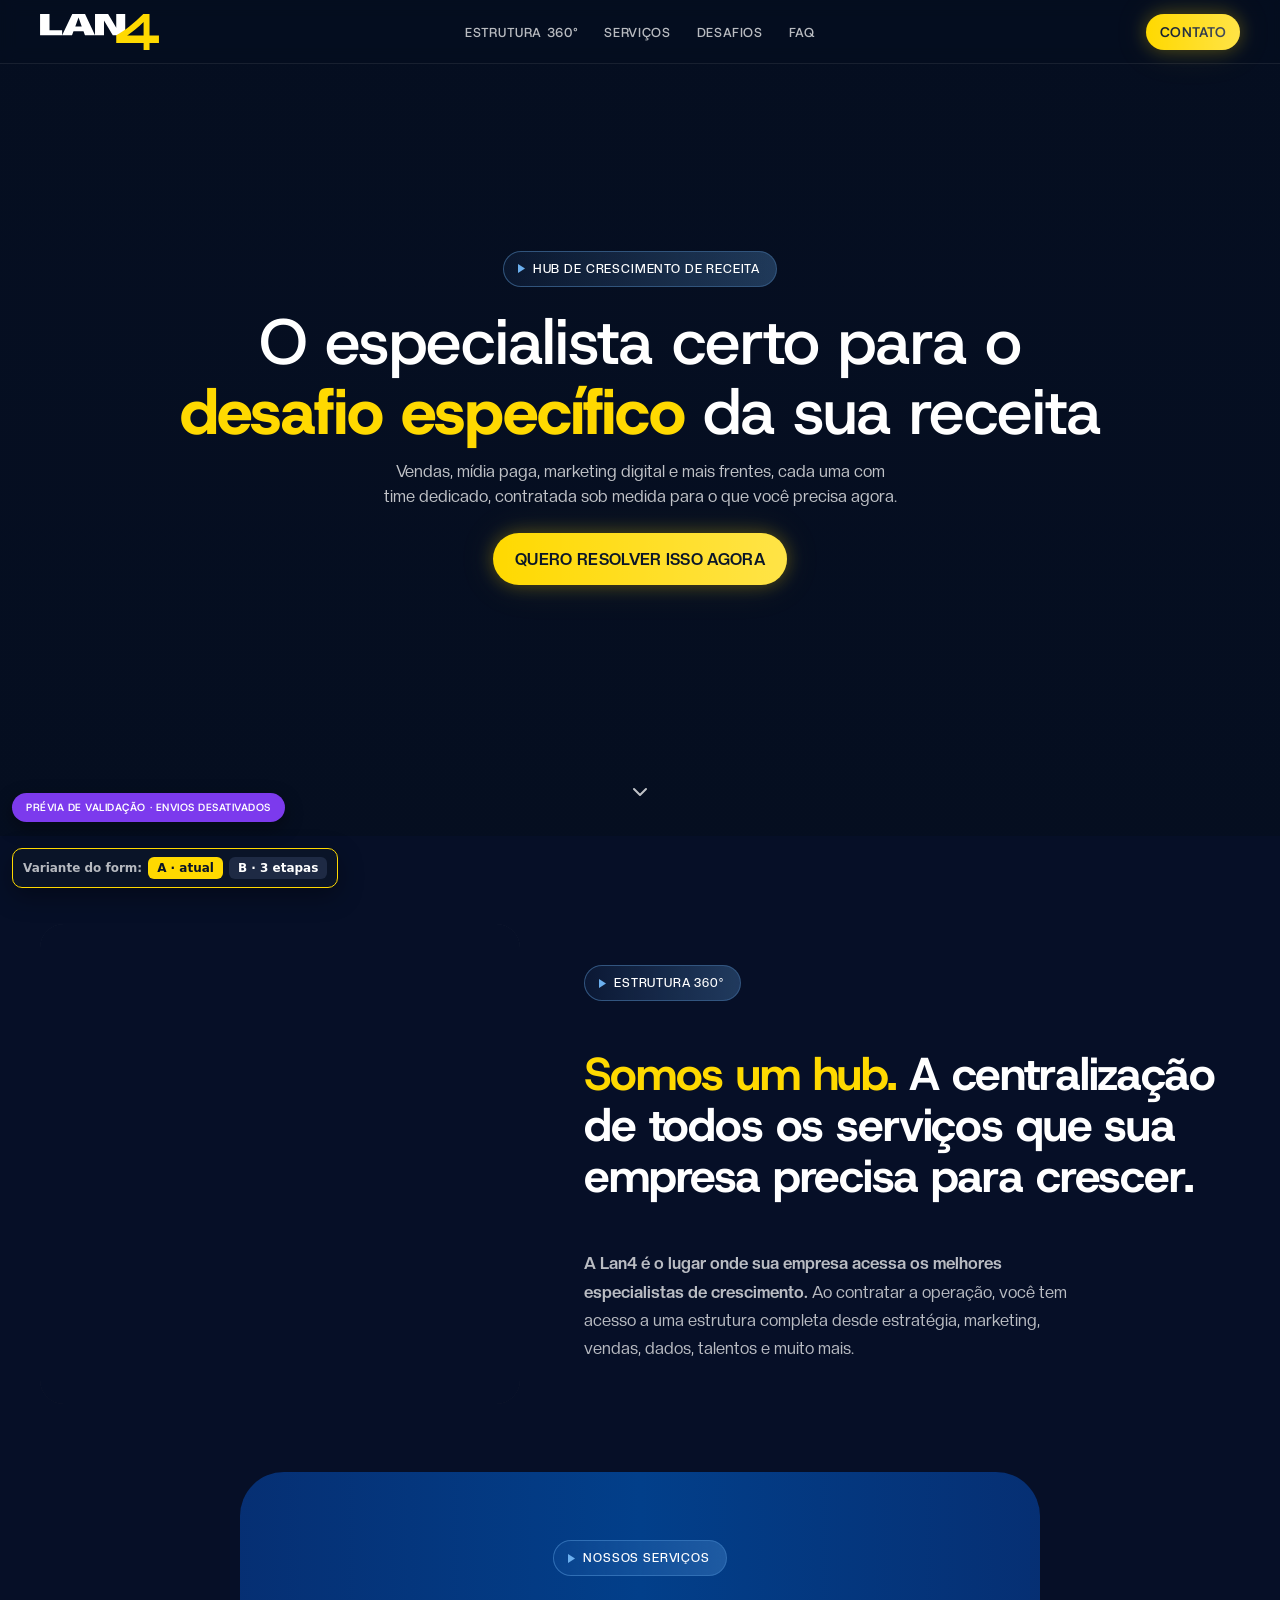
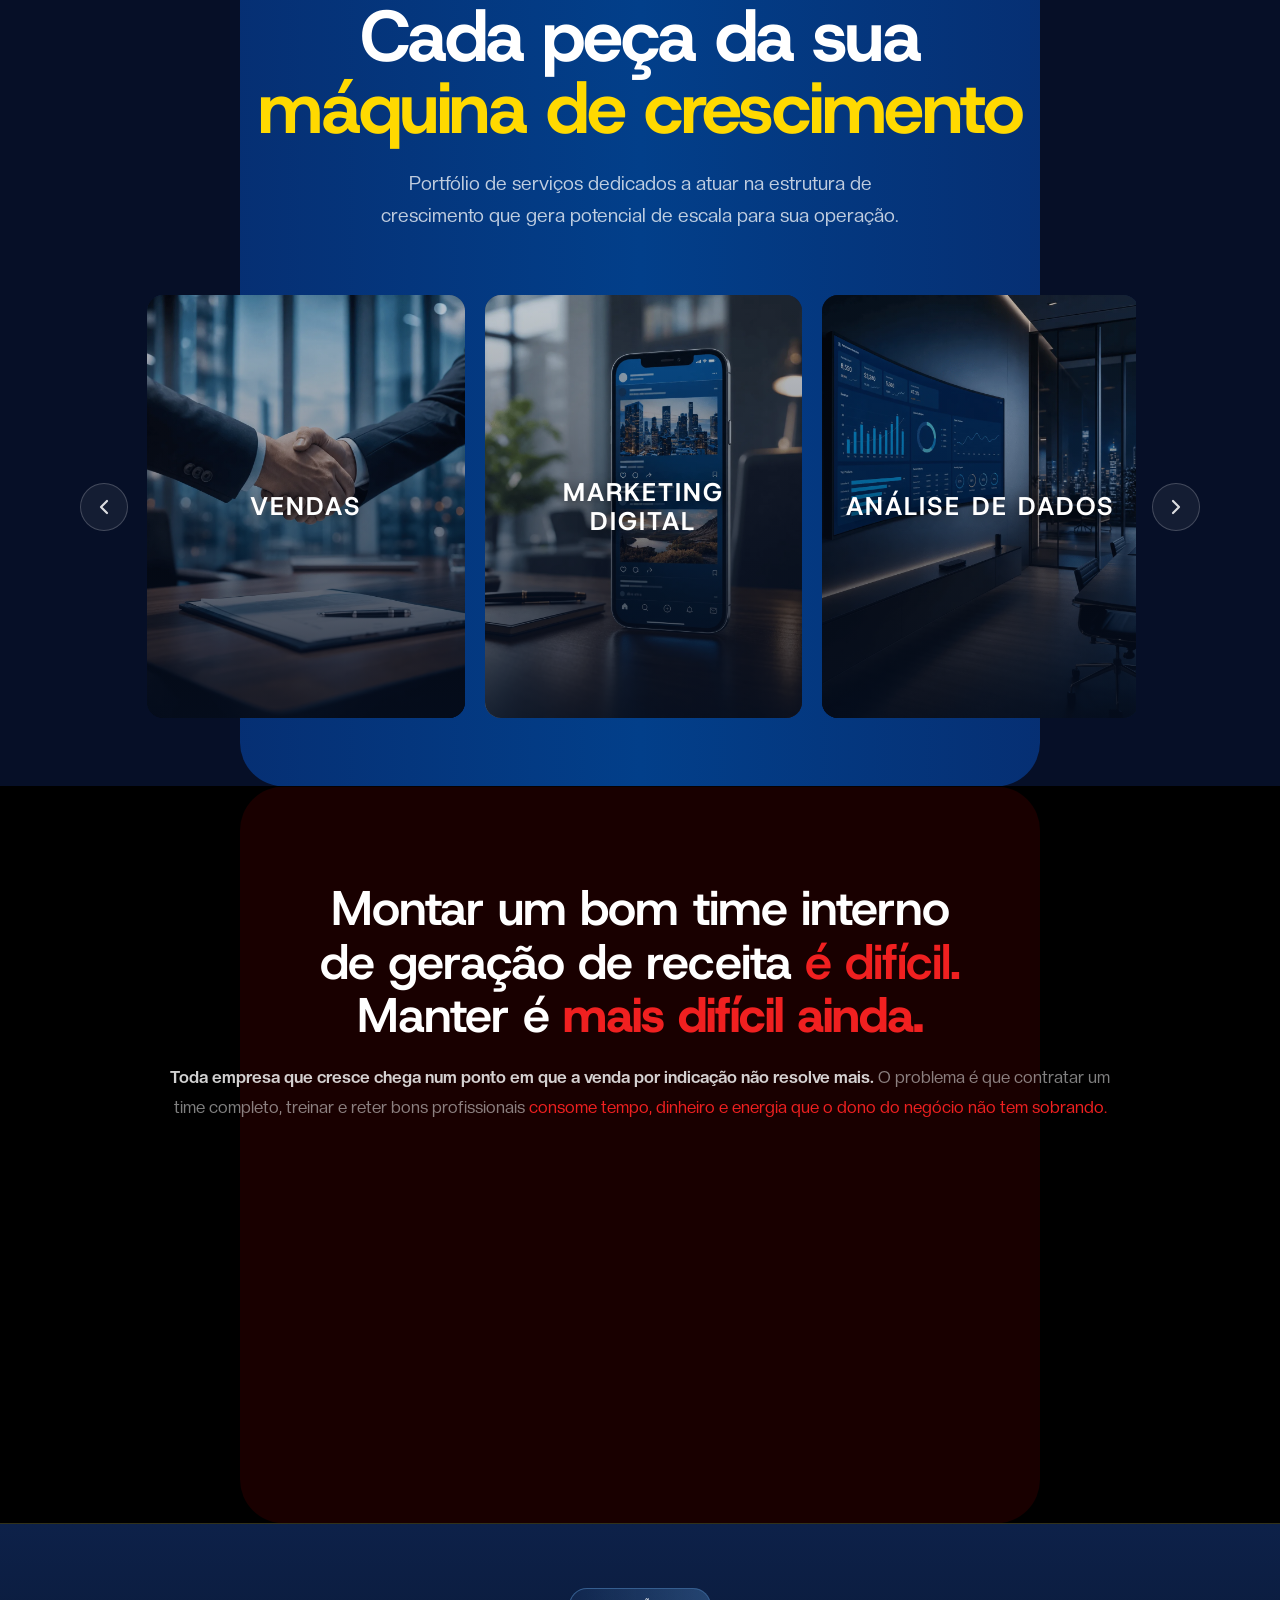
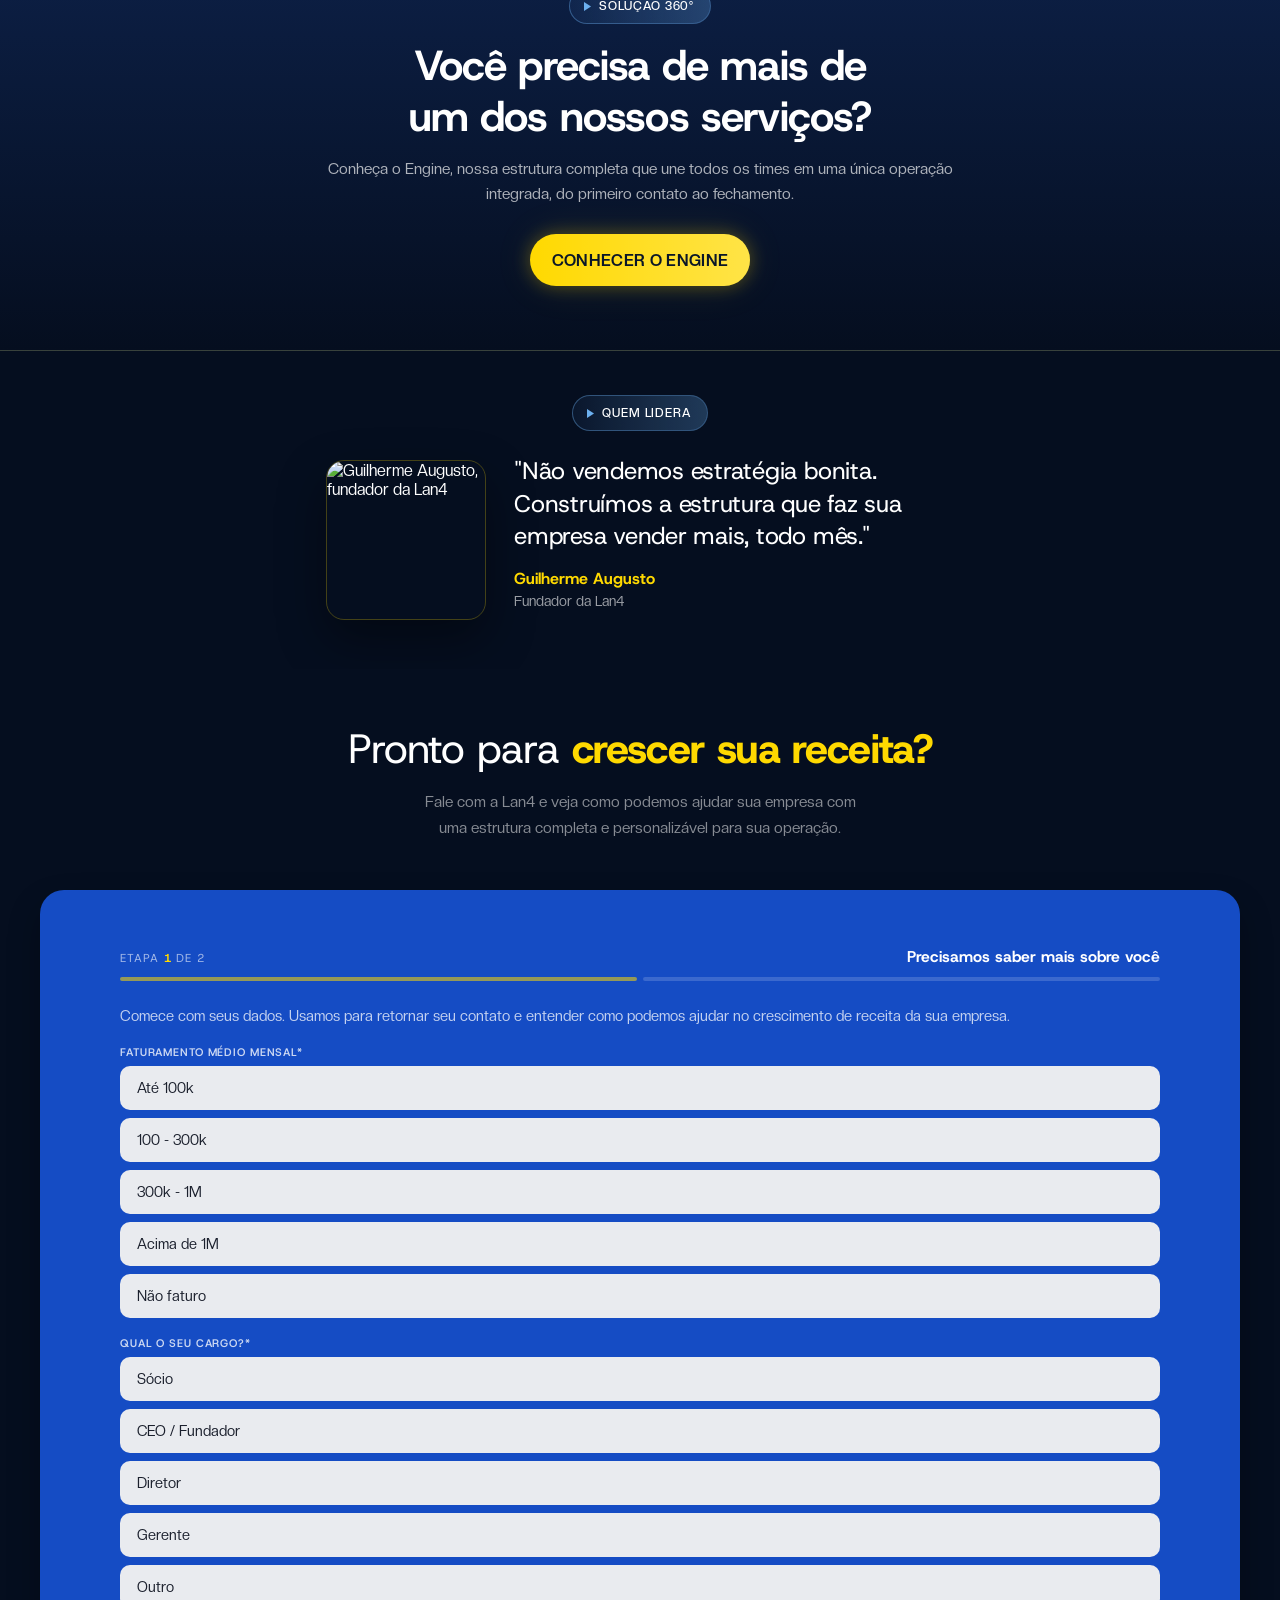
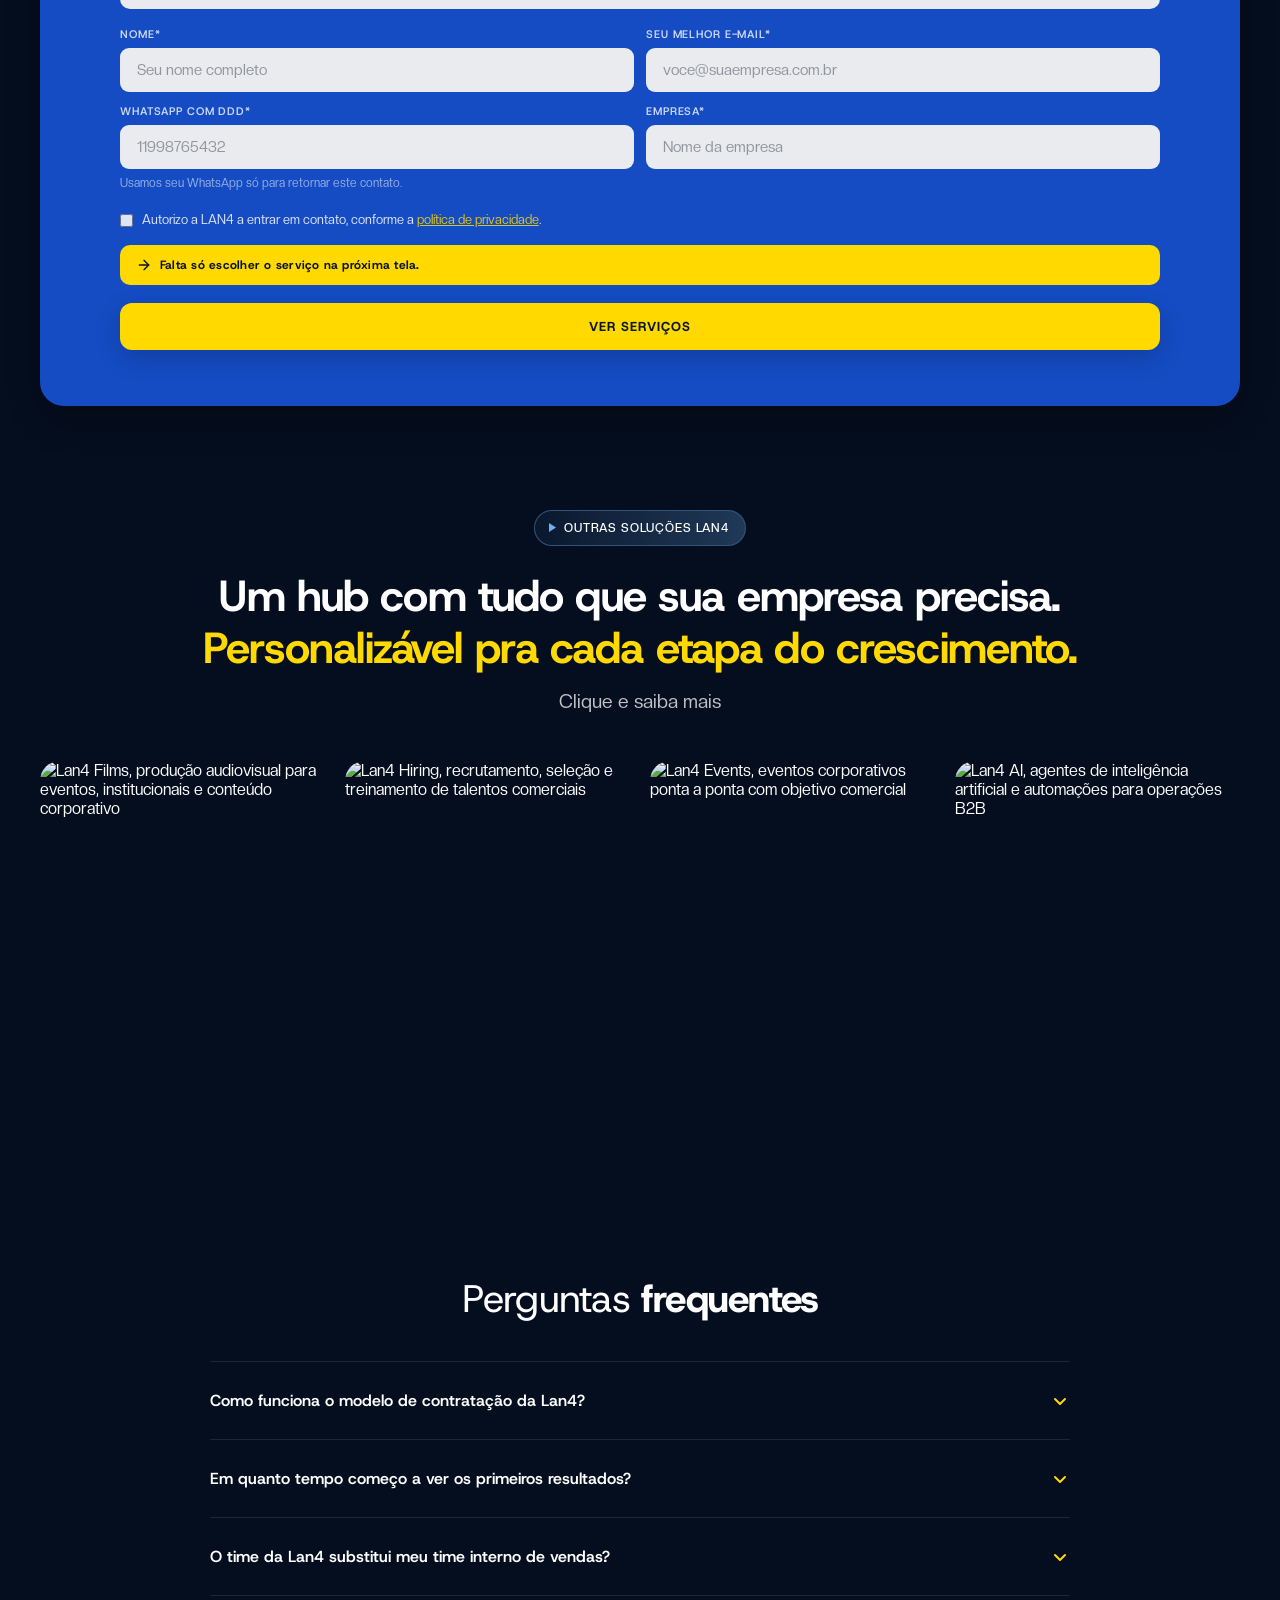
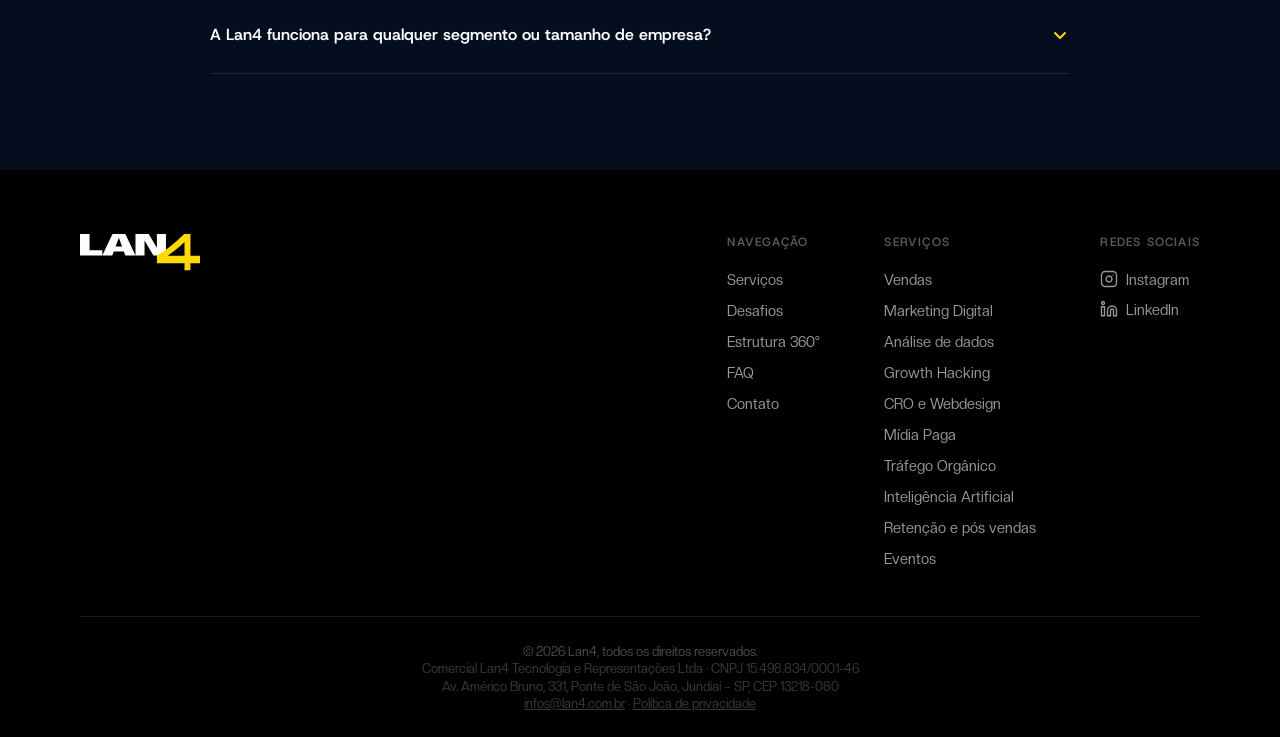
==== commit ab61eae8: "Ajustes pós-revisão do Lucas - Variante B: botões Voltar + Continuar nas etapas 1 e 2 (autoavanço ma" ====
--- a/index.html
+++ b/index.html
@@ -1008,11 +1008,11 @@
               <div class="lf-group" role="radiogroup" aria-label="Faturamento médio mensal">
                 <label class="lf-sublabel">Faturamento médio mensal*</label>
                 <div class="lf-options">
-                  <label class="lf-opt"><input type="radio" name="faturamento" value="Até 100k"><span>Menos de R$ 100 mil/mês</span></label>
-                  <label class="lf-opt"><input type="radio" name="faturamento" value="100 - 300k"><span>R$ 100 a 300 mil</span></label>
-                  <label class="lf-opt"><input type="radio" name="faturamento" value="300k - 1M"><span>R$ 300 mil a 1 milhão</span></label>
-                  <label class="lf-opt"><input type="radio" name="faturamento" value="Acima de 1M"><span>Acima de R$ 1 milhão</span></label>
-                  <label class="lf-opt"><input type="radio" name="faturamento" value="Não faturo"><span>Ainda não faturo</span></label>
+                  <label class="lf-opt"><input type="radio" name="faturamento" value="Até 100k"><span>Até 100k</span></label>
+                  <label class="lf-opt"><input type="radio" name="faturamento" value="100 - 300k"><span>100 - 300k</span></label>
+                  <label class="lf-opt"><input type="radio" name="faturamento" value="300k - 1M"><span>300k - 1M</span></label>
+                  <label class="lf-opt"><input type="radio" name="faturamento" value="Acima de 1M"><span>Acima de 1M</span></label>
+                  <label class="lf-opt"><input type="radio" name="faturamento" value="Não faturo"><span>Não faturo</span></label>
                 </div>
               </div>
 
@@ -1087,9 +1087,12 @@
 
             <!-- ════════════════════════════════════════════════════════════
                  VARIANTE B — 3 micro-etapas (qualificação → contato → serviço).
-                 Mesmas melhorias de UX. Autoavanço nas etapas 1 e 2.
-                 O lead_partial_submit dispara ao SAIR da etapa "contato" (2),
-                 exatamente como hoje — a etapa se chama data-step-name="contato".
+                 Etapas 1 e 2: autoavanço AO preencher + botões Voltar/Continuar
+                 como alternativa (o main.js liga os dois em paralelo).
+                 O lead_partial_submit dispara ao SAIR da etapa "contato" (2) —
+                 equivale à saída da 1ª etapa do formulário A de hoje.
+                 Etapa 3: SEM autoavanço (data-no-autoadvance) — múltipla escolha
+                 de serviço + opt-in, envio só no clique em "Enviar".
             ════════════════════════════════════════════════════════════ -->
 
             <fieldset class="lf-step is-active" data-fv="B" data-step-name="qualificacao"
@@ -1099,11 +1102,11 @@
               <div class="lf-group" role="radiogroup" aria-label="Faturamento médio mensal">
                 <label class="lf-sublabel">Faturamento médio mensal*</label>
                 <div class="lf-options">
-                  <label class="lf-opt"><input type="radio" name="faturamento" value="Até 100k"><span>Menos de R$ 100 mil/mês</span></label>
-                  <label class="lf-opt"><input type="radio" name="faturamento" value="100 - 300k"><span>R$ 100 a 300 mil</span></label>
-                  <label class="lf-opt"><input type="radio" name="faturamento" value="300k - 1M"><span>R$ 300 mil a 1 milhão</span></label>
-                  <label class="lf-opt"><input type="radio" name="faturamento" value="Acima de 1M"><span>Acima de R$ 1 milhão</span></label>
-                  <label class="lf-opt"><input type="radio" name="faturamento" value="Não faturo"><span>Ainda não faturo</span></label>
+                  <label class="lf-opt"><input type="radio" name="faturamento" value="Até 100k"><span>Até 100k</span></label>
+                  <label class="lf-opt"><input type="radio" name="faturamento" value="100 - 300k"><span>100 - 300k</span></label>
+                  <label class="lf-opt"><input type="radio" name="faturamento" value="300k - 1M"><span>300k - 1M</span></label>
+                  <label class="lf-opt"><input type="radio" name="faturamento" value="Acima de 1M"><span>Acima de 1M</span></label>
+                  <label class="lf-opt"><input type="radio" name="faturamento" value="Não faturo"><span>Não faturo</span></label>
                 </div>
               </div>
               <div class="lf-group" role="radiogroup" aria-label="Qual o seu cargo">
@@ -1117,6 +1120,9 @@
                 </div>
               </div>
               <div class="lf-step-msg" role="alert"></div>
+              <div class="lf-nav">
+                <button type="button" class="lf-btn lf-next">Continuar</button>
+              </div>
             </fieldset>
 
             <fieldset class="lf-step" data-fv="B" data-step-name="contato"
@@ -1137,7 +1143,7 @@
               <div class="lf-row">
                 <div class="lf-group">
                   <label for="lfb-tel">WhatsApp com DDD*</label>
-                  <input id="lfb-tel" name="telefone" type="tel" inputmode="numeric" autocomplete="tel-national" enterkeyhint="done" placeholder="11998765432">
+                  <input id="lfb-tel" name="telefone" type="tel" inputmode="numeric" autocomplete="tel-national" enterkeyhint="next" placeholder="11998765432">
                   <span class="lf-field-hint">Usamos seu WhatsApp só para retornar este contato.</span>
                 </div>
               </div>
@@ -1146,6 +1152,10 @@
                 <span>Falta só escolher o serviço na próxima tela.</span>
               </div>
               <div class="lf-step-msg" role="alert"></div>
+              <div class="lf-nav">
+                <button type="button" class="lf-back">Voltar</button>
+                <button type="button" class="lf-btn lf-next">Continuar</button>
+              </div>
             </fieldset>
 
             <fieldset class="lf-step" data-fv="B" data-step-name="servico"
--- a/css/components.css
+++ b/css/components.css
@@ -3362,16 +3362,41 @@
 .lf-msg .lf-msg-agenda-embed {
   width: 100%;
   max-width: 680px;
-  min-height: 600px;
-  border-radius: 12px;
+  min-height: 640px;
+  border-radius: 14px;
   overflow: hidden;
   background: #fff;
+  box-shadow: 0 8px 30px rgba(0,0,0,.28);
 }
 .lf-msg .lf-msg-agenda-embed iframe {
   display: block;
   width: 100%;
-  min-height: 600px;
+  min-height: 640px;
   border: 0;
+}
+
+/* Mobile: a grade de horários do Google empilha na vertical e fica alta —
+   dar mais altura, encostar o embed nas bordas do card (usar a largura
+   toda) e reduzir o arredondamento pra não cortar o conteúdo do iframe. */
+@media (max-width: 560px) {
+  .lf-msg .lf-msg-agenda {
+    margin-left: -18px;
+    margin-right: -18px;
+    width: calc(100% + 36px);
+  }
+  .lf-msg .lf-msg-agenda-embed {
+    max-width: none;
+    min-height: 760px;
+    border-radius: 10px;
+  }
+  .lf-msg .lf-msg-agenda-embed iframe {
+    min-height: 760px;
+  }
+  .lf-msg .lf-msg-agenda-title,
+  .lf-msg .lf-msg-title-agenda {
+    padding-left: 18px;
+    padding-right: 18px;
+  }
 }
 .lf-msg .lf-msg-agenda-btn {
   display: inline-flex;
--- a/form-ab.css
+++ b/form-ab.css
@@ -20,8 +20,12 @@
    As páginas já trazem .lf-options no <style> inline; aqui é só fallback. */
 .lf-options{display:grid;gap:8px}
 /* rótulo de faturamento à esquerda no card (não centralizado) fica mais
-   escaneável quando são 5 faixas empilhadas */
-.lf-group[role="radiogroup"] .lf-options .lf-opt span{justify-content:flex-start;text-align:left;padding-left:16px}
+   escaneável quando são 5 faixas empilhadas; card mais baixo que o padrão
+   de 48px do bloco de serviço (que tem 2 linhas título+descrição) */
+.lf-group[role="radiogroup"] .lf-options .lf-opt span{
+  justify-content:flex-start;text-align:left;padding-left:16px;
+  min-height:44px;padding-top:12px;padding-bottom:12px;
+}
 
 /* radio-card genérico (faturamento/cargo) */
 .lf-opt{position:relative;display:block;cursor:pointer;margin-bottom:0}
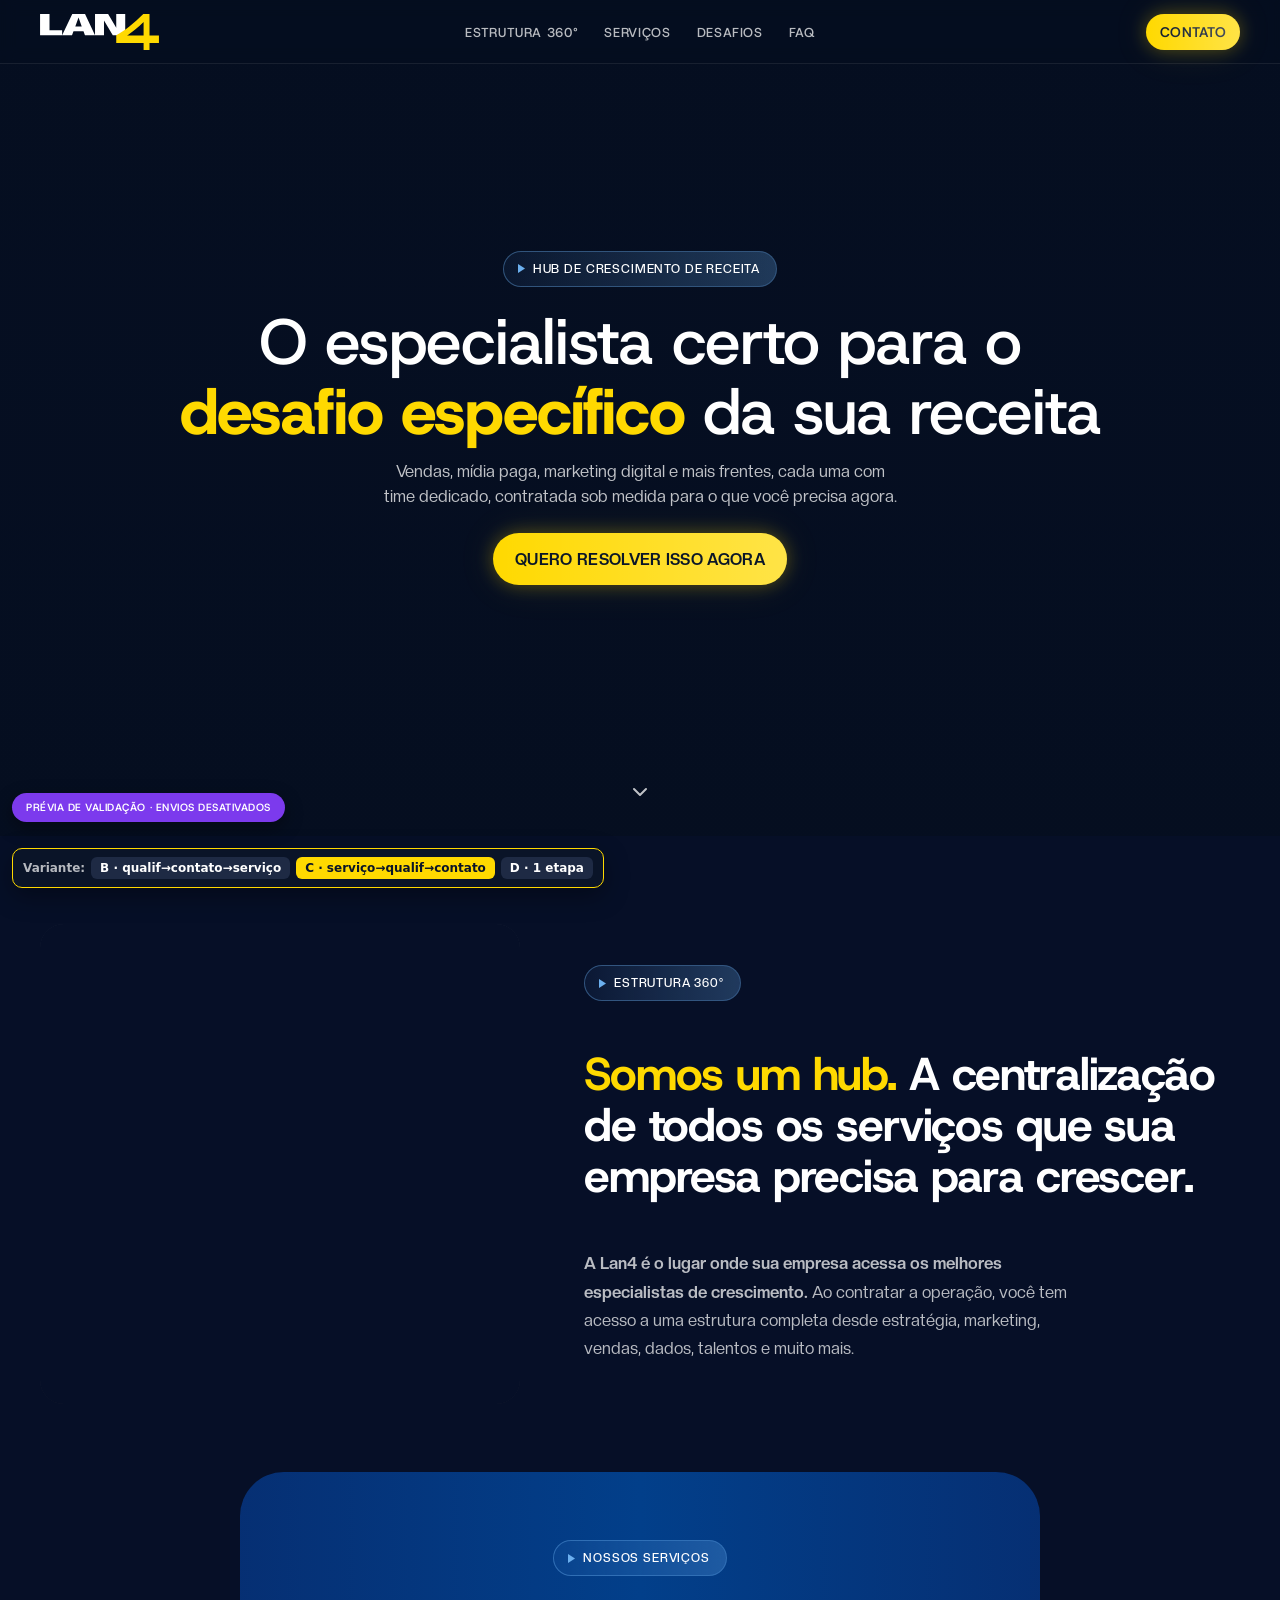
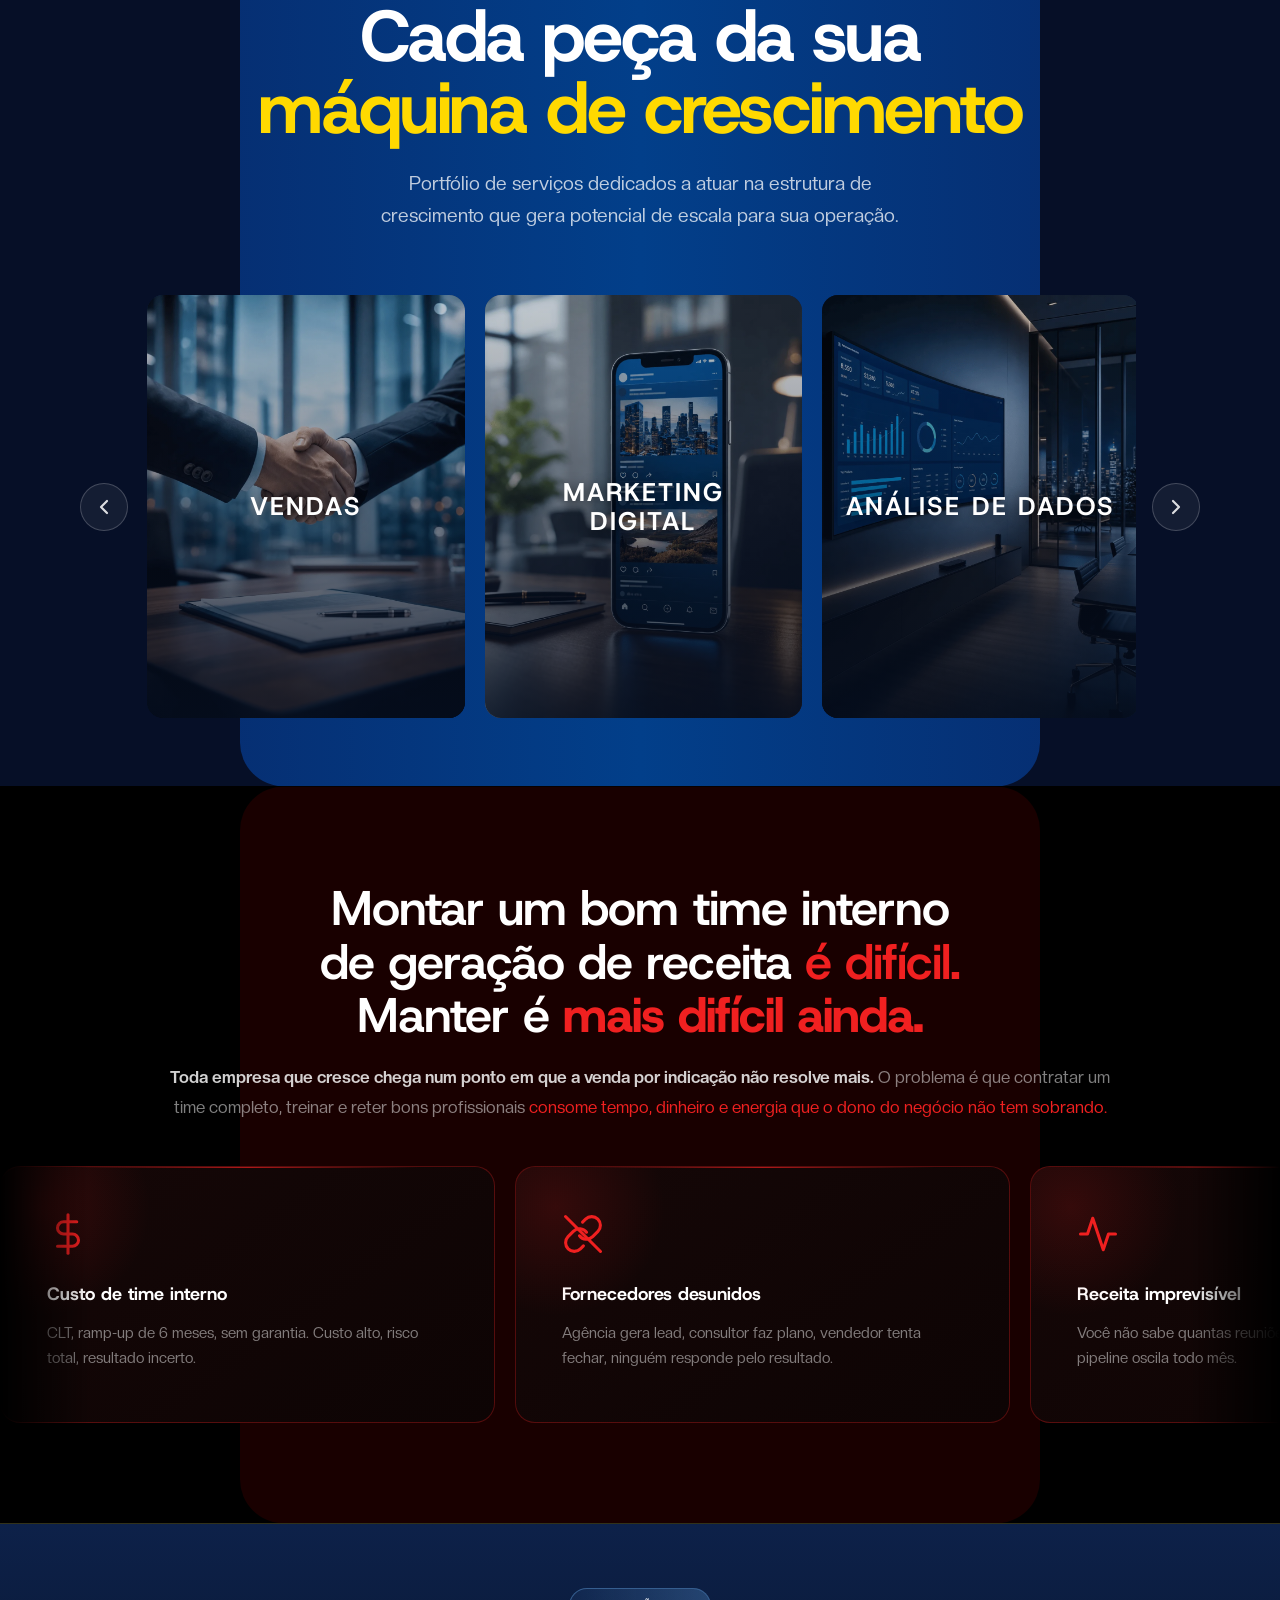
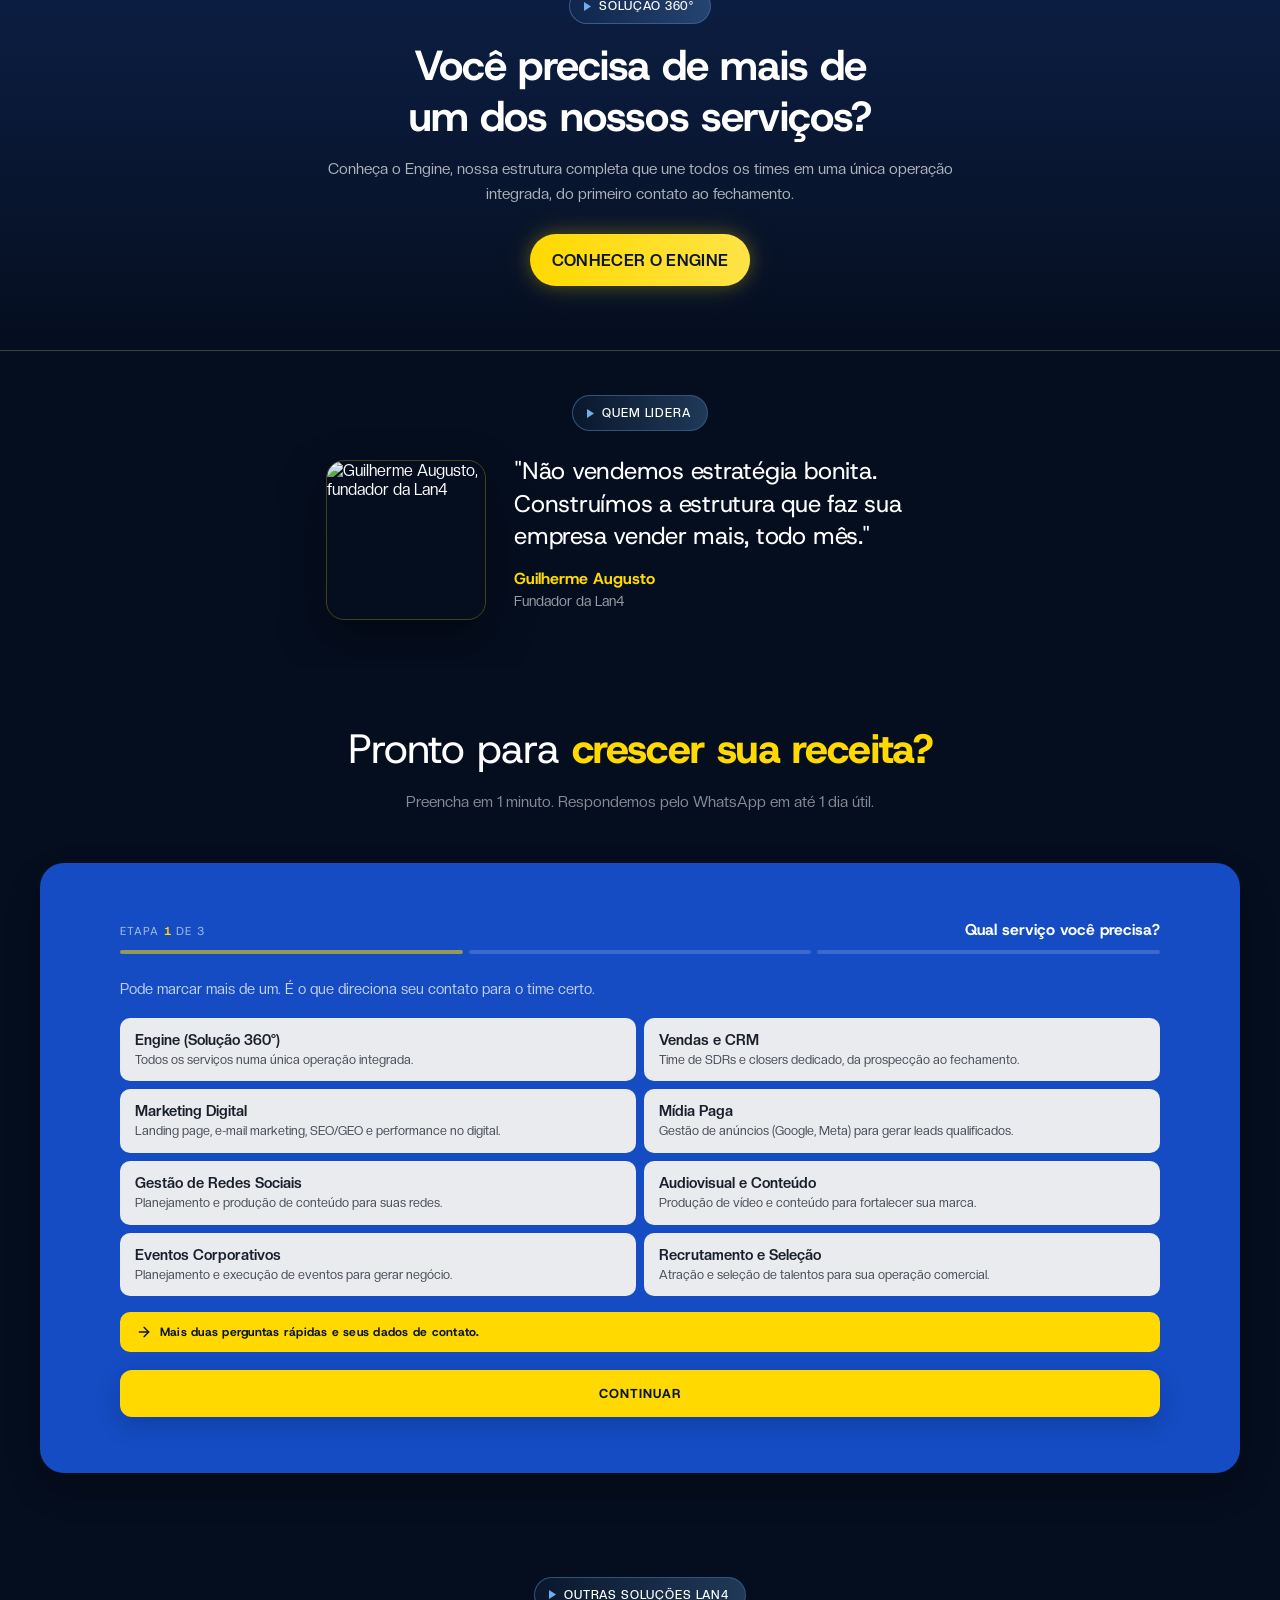
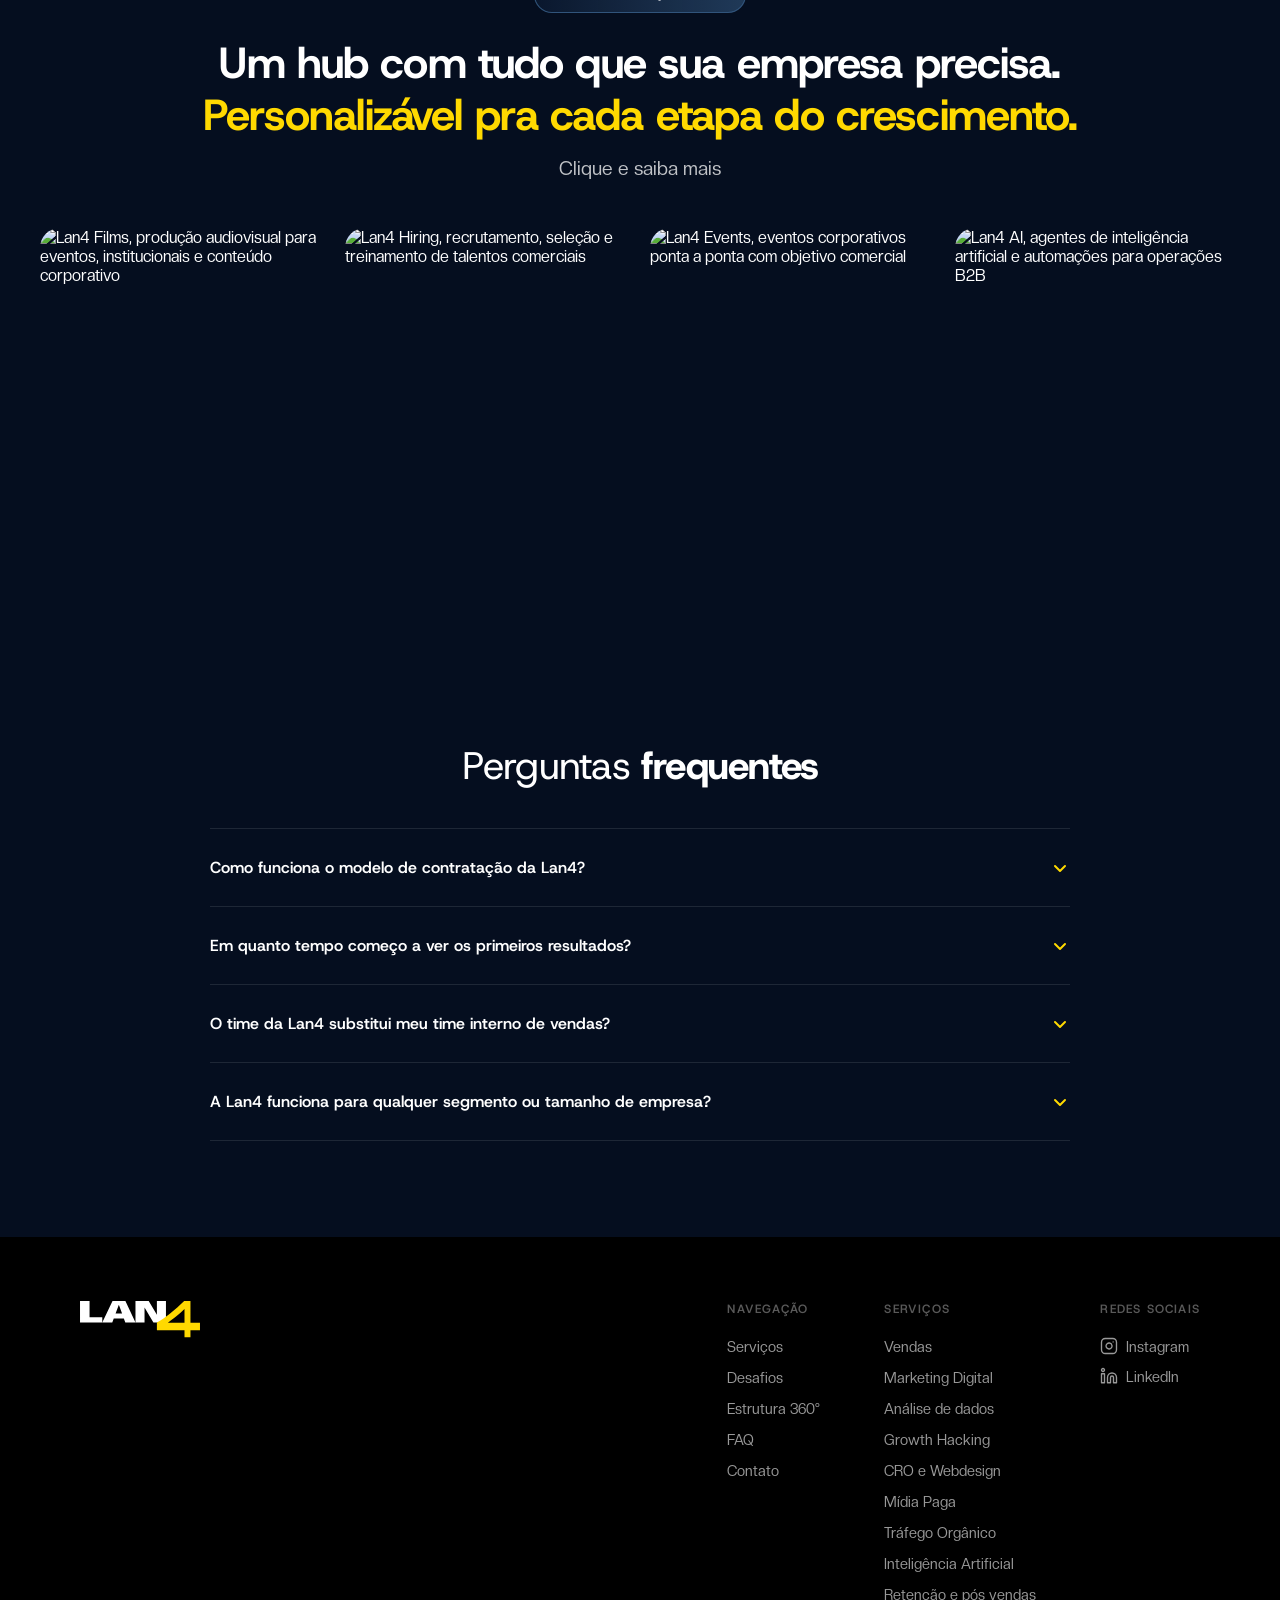
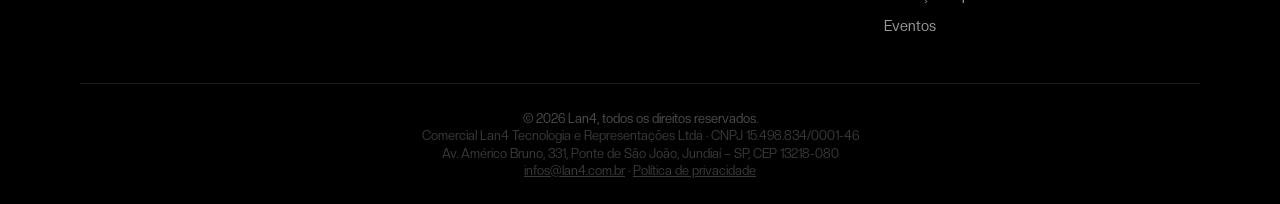
==== commit 9002753d: "Rodada 2: teste B vs C vs D no formulário (home + form-ab.js) - Remove a Variante A (perdeu a rodada" ====
--- a/index.html
+++ b/index.html
@@ -968,24 +968,26 @@
 
         <div class="contato-header reveal">
           <h2 class="contato-title">Pronto para <span class="destaque-h1"><strong>crescer sua receita?</strong></span></h2>
-          <p class="contato-sub">Fale com a Lan4 e veja como podemos ajudar sua empresa com uma estrutura completa e personalizável para sua operação.</p>
+          <p class="contato-sub">Preencha em 1 minuto. Respondemos pelo WhatsApp em até 1 dia útil.</p>
         </div>
 
         <div class="lf-wrap reveal" style="--reveal-delay:.12s">
           <form id="lf" novalidate data-rd-id="lan4-contato-site">
 
-            <!-- ══ barra de progresso · Variante A (2 etapas) ══ -->
-            <div class="lf-progress" data-fv-progress="A">
-              <div class="lf-progress-meta">
-                <span class="lf-progress-count">Etapa <b data-step-current>1</b> de 2</span>
-                <span class="lf-progress-title" data-step-title>Precisamos saber mais sobre você</span>
-              </div>
-              <div class="lf-progress-track" aria-hidden="true">
-                <span class="lf-progress-seg is-active"></span><span class="lf-progress-seg"></span>
-              </div>
-            </div>
-
-            <!-- ══ barra de progresso · Variante B (3 etapas) ══ -->
+            <!-- ══════════════════════════════════════════════════════════════
+                 RODADA 2 — teste B vs C vs D (Variante A removida: perdeu a rodada 1).
+                   B = qualificação → contato → serviço      (vencedor provisório)
+                   C = serviço → qualificação → contato      (antagônica "serviço primeiro")
+                   D = 1 etapa corrida, tudo visível         (antagônica "sem etapas")
+                 Melhorias de UX nas 3: radio-card faturamento/cargo, typo-check de
+                 e-mail, máscara de telefone (form-ab.js), subtítulo de expectativa,
+                 CTA "Enviar e falar com a LAN4". Empresa OBRIGATÓRIA nas 3.
+                 form-ab.js poda os data-fv das variantes não sorteadas e dispara o
+                 lead_partial_submit em C/D ao validar nome+email+telefone (menos
+                 páginas Engine/Diagnóstico — essas só convertem no envio completo).
+            ══════════════════════════════════════════════════════════════ -->
+
+            <!-- ══ barra de progresso · B ══ -->
             <div class="lf-progress" data-fv-progress="B">
               <div class="lf-progress-meta">
                 <span class="lf-progress-count">Etapa <b data-step-current>1</b> de 3</span>
@@ -996,77 +998,26 @@
               </div>
             </div>
 
-            <!-- ════════════════════════════════════════════════════════════
-                 VARIANTE A — qualificação + contato numa etapa (como hoje),
-                 MAS com as melhorias de UX P1: radio-cards no lugar dos
-                 selects, microcopy revisada, validação de typo de e-mail.
-            ════════════════════════════════════════════════════════════ -->
-            <fieldset class="lf-step is-active" data-fv="A" data-step-name="contato" data-step-title="Precisamos saber mais sobre você" data-no-autoadvance
-                      data-req="faturamento:Faturamento médio mensal,cargo:Cargo,nome:Nome,email:Email,telefone:Telefone,empresa:Empresa,lgpd_consent:Autorização de contato (LGPD)">
-              <p class="lf-step-hint">Comece com seus dados. Usamos para retornar seu contato e entender como podemos ajudar no crescimento de receita da sua empresa.</p>
-
-              <div class="lf-group" role="radiogroup" aria-label="Faturamento médio mensal">
-                <label class="lf-sublabel">Faturamento médio mensal*</label>
-                <div class="lf-options">
-                  <label class="lf-opt"><input type="radio" name="faturamento" value="Até 100k"><span>Até 100k</span></label>
-                  <label class="lf-opt"><input type="radio" name="faturamento" value="100 - 300k"><span>100 - 300k</span></label>
-                  <label class="lf-opt"><input type="radio" name="faturamento" value="300k - 1M"><span>300k - 1M</span></label>
-                  <label class="lf-opt"><input type="radio" name="faturamento" value="Acima de 1M"><span>Acima de 1M</span></label>
-                  <label class="lf-opt"><input type="radio" name="faturamento" value="Não faturo"><span>Não faturo</span></label>
-                </div>
-              </div>
-
-              <div class="lf-group" role="radiogroup" aria-label="Qual o seu cargo">
-                <label class="lf-sublabel">Qual o seu cargo?*</label>
-                <div class="lf-options">
-                  <label class="lf-opt"><input type="radio" name="cargo" value="Sócio"><span>Sócio</span></label>
-                  <label class="lf-opt"><input type="radio" name="cargo" value="CEO / Fundador"><span>CEO / Fundador</span></label>
-                  <label class="lf-opt"><input type="radio" name="cargo" value="Diretor"><span>Diretor</span></label>
-                  <label class="lf-opt"><input type="radio" name="cargo" value="Gerente"><span>Gerente</span></label>
-                  <label class="lf-opt"><input type="radio" name="cargo" value="Outro"><span>Outro</span></label>
-                </div>
-              </div>
-
-              <div class="lf-row">
-                <div class="lf-group">
-                  <label for="lf-nome">Nome*</label>
-                  <input id="lf-nome" name="nome" type="text" autocomplete="name" enterkeyhint="next" placeholder="Seu nome completo">
-                </div>
-                <div class="lf-group">
-                  <label for="lf-email">Seu melhor e-mail*</label>
-                  <input id="lf-email" name="email" type="email" inputmode="email" autocomplete="email" enterkeyhint="next" placeholder="voce@suaempresa.com.br">
-                  <span class="lf-field-hint lf-email-typo" hidden></span>
-                </div>
-              </div>
-              <div class="lf-row">
-                <div class="lf-group">
-                  <label for="lf-tel">WhatsApp com DDD*</label>
-                  <input id="lf-tel" name="telefone" type="tel" inputmode="numeric" autocomplete="tel-national" enterkeyhint="next" placeholder="11998765432">
-                  <span class="lf-field-hint">Usamos seu WhatsApp só para retornar este contato.</span>
-                </div>
-                <div class="lf-group">
-                  <label for="lf-empresa">Empresa*</label>
-                  <input id="lf-empresa" name="empresa" type="text" autocomplete="organization" placeholder="Nome da empresa">
-                </div>
-              </div>
-              <label class="lf-consent">
-                <input type="checkbox" name="lgpd_consent">
-                <span>Autorizo a LAN4 a entrar em contato, conforme a <a href="/politica-de-privacidade/" target="_blank" rel="noopener">política de privacidade</a>.</span>
-              </label>
-              <div class="lf-next-hint" role="note">
-                <span class="lf-next-hint-icon" aria-hidden="true"><svg viewBox="0 0 24 24" fill="none" stroke="currentColor" stroke-width="2" stroke-linecap="round" stroke-linejoin="round"><line x1="5" y1="12" x2="19" y2="12"/><polyline points="12 5 19 12 12 19"/></svg></span>
-                <span>Falta só escolher o serviço na próxima tela.</span>
-              </div>
-              <div class="lf-step-msg" role="alert"></div>
-              <div class="lf-nav">
-                <button type="button" class="lf-btn lf-next">Ver serviços</button>
-              </div>
-            </fieldset>
-
-            <fieldset class="lf-step" data-fv="A" data-step-name="servico" data-step-title="Qual serviço você precisa?"
-                      data-req="servico_interesse:Serviço de interesse" data-no-autoadvance>
+            <!-- ══ barra de progresso · C ══ -->
+            <div class="lf-progress" data-fv-progress="C">
+              <div class="lf-progress-meta">
+                <span class="lf-progress-count">Etapa <b data-step-current>1</b> de 3</span>
+                <span class="lf-progress-title" data-step-title>Qual serviço você precisa?</span>
+              </div>
+              <div class="lf-progress-track" aria-hidden="true">
+                <span class="lf-progress-seg is-active"></span><span class="lf-progress-seg"></span><span class="lf-progress-seg"></span>
+              </div>
+            </div>
+            <!-- D não tem barra de progresso (1 etapa) -->
+
+            <!-- ════════════════════ VARIANTE C ════════════════════ -->
+
+            <!-- C · Etapa 1 — SERVIÇO (manual "Continuar": múltipla escolha) -->
+            <fieldset class="lf-step is-active" data-fv="C" data-step-name="servico"
+                      data-step-title="Qual serviço você precisa?" data-no-autoadvance
+                      data-req="servico_interesse:Serviço de interesse">
               <div class="lf-group" role="group" aria-label="Qual serviço você precisa?">
-                <p class="lf-step-hint">Pode marcar mais de um serviço.</p>
+                <p class="lf-step-hint">Pode marcar mais de um. É o que direciona seu contato para o time certo.</p>
                 <div class="lf-options radio-card-group">
                   <label class="lf-opt radio-card"><input type="checkbox" name="servico_interesse" value="Engine"><span><strong>Engine (Solução 360°)</strong><small>Todos os serviços numa única operação integrada.</small></span></label>
                   <label class="lf-opt radio-card"><input type="checkbox" name="servico_interesse" value="Vendas e CRM"><span><strong>Vendas e CRM</strong><small>Time de SDRs e closers dedicado, da prospecção ao fechamento.</small></span></label>
@@ -1078,6 +1029,66 @@
                   <label class="lf-opt radio-card"><input type="checkbox" name="servico_interesse" value="Recrutamento e Seleção"><span><strong>Recrutamento e Seleção</strong><small>Atração e seleção de talentos para sua operação comercial.</small></span></label>
                 </div>
               </div>
+              <div class="lf-next-hint" role="note">
+                <span class="lf-next-hint-icon" aria-hidden="true"><svg viewBox="0 0 24 24" fill="none" stroke="currentColor" stroke-width="2" stroke-linecap="round" stroke-linejoin="round"><line x1="5" y1="12" x2="19" y2="12"/><polyline points="12 5 19 12 12 19"/></svg></span>
+                <span>Mais duas perguntas rápidas e seus dados de contato.</span>
+              </div>
+              <div class="lf-step-msg" role="alert"></div>
+              <div class="lf-nav"><button type="button" class="lf-btn lf-next">Continuar</button></div>
+            </fieldset>
+
+            <!-- C · Etapa 2 — QUALIFICAÇÃO (autoavanço, 2 toques) -->
+            <fieldset class="lf-step" data-fv="C" data-step-name="qualificacao"
+                      data-step-title="Sobre a sua empresa"
+                      data-req="faturamento:Faturamento médio mensal,cargo:Cargo">
+              <p class="lf-step-hint">Duas perguntas rápidas para direcionar seu contato para a pessoa certa.</p>
+              <div class="lf-group" role="radiogroup" aria-label="Faturamento médio mensal">
+                <label class="lf-sublabel">Faturamento médio mensal*</label>
+                <div class="lf-options">
+                  <label class="lf-opt"><input type="radio" name="faturamento" value="Até 100k"><span>Menos de R$ 100 mil/mês</span></label>
+                  <label class="lf-opt"><input type="radio" name="faturamento" value="100 - 300k"><span>R$ 100 a 300 mil</span></label>
+                  <label class="lf-opt"><input type="radio" name="faturamento" value="300k - 1M"><span>R$ 300 mil a 1 milhão</span></label>
+                  <label class="lf-opt"><input type="radio" name="faturamento" value="Acima de 1M"><span>Acima de R$ 1 milhão</span></label>
+                  <label class="lf-opt"><input type="radio" name="faturamento" value="Não faturo"><span>Ainda não faturo</span></label>
+                </div>
+              </div>
+              <div class="lf-group" role="radiogroup" aria-label="Qual o seu cargo">
+                <label class="lf-sublabel">Qual o seu cargo?*</label>
+                <div class="lf-options">
+                  <label class="lf-opt"><input type="radio" name="cargo" value="Sócio"><span>Sócio</span></label>
+                  <label class="lf-opt"><input type="radio" name="cargo" value="CEO / Fundador"><span>CEO / Fundador</span></label>
+                  <label class="lf-opt"><input type="radio" name="cargo" value="Diretor"><span>Diretor</span></label>
+                  <label class="lf-opt"><input type="radio" name="cargo" value="Gerente"><span>Gerente</span></label>
+                  <label class="lf-opt"><input type="radio" name="cargo" value="Outro"><span>Outro</span></label>
+                </div>
+              </div>
+              <div class="lf-step-msg" role="alert"></div>
+              <div class="lf-nav"><button type="button" class="lf-back">Voltar</button><button type="button" class="lf-btn lf-next">Continuar</button></div>
+            </fieldset>
+
+            <!-- C · Etapa 3 — CONTATO + empresa + LGPD (manual "Enviar"; parcial via form-ab.js) -->
+            <fieldset class="lf-step" data-fv="C" data-step-name="contato"
+                      data-step-title="Como retornamos seu contato" data-no-autoadvance
+                      data-req="nome:Nome,email:Email,telefone:Telefone,empresa:Empresa,lgpd_consent:Autorização de contato (LGPD)">
+              <p class="lf-step-hint">Falta pouco. Respondemos pelo WhatsApp em até 1 dia útil.</p>
+              <div class="lf-row">
+                <div class="lf-group"><label for="lfc-nome">Nome*</label>
+                  <input id="lfc-nome" name="nome" type="text" autocomplete="name" enterkeyhint="next" placeholder="Seu nome completo"></div>
+                <div class="lf-group"><label for="lfc-email">Seu melhor e-mail*</label>
+                  <input id="lfc-email" name="email" type="email" inputmode="email" autocomplete="email" enterkeyhint="next" placeholder="voce@suaempresa.com.br">
+                  <span class="lf-field-hint lf-email-typo" hidden></span></div>
+              </div>
+              <div class="lf-row">
+                <div class="lf-group"><label for="lfc-tel">WhatsApp com DDD*</label>
+                  <input id="lfc-tel" name="telefone" type="tel" inputmode="numeric" autocomplete="tel-national" enterkeyhint="next" placeholder="11998765432">
+                  <span class="lf-field-hint">Usamos seu WhatsApp só para retornar este contato.</span></div>
+                <div class="lf-group"><label for="lfc-empresa">Empresa*</label>
+                  <input id="lfc-empresa" name="empresa" type="text" autocomplete="organization" enterkeyhint="done" placeholder="Nome da empresa"></div>
+              </div>
+              <label class="lf-consent">
+                <input type="checkbox" name="lgpd_consent">
+                <span>Autorizo a LAN4 a entrar em contato, conforme a <a href="/politica-de-privacidade/" target="_blank" rel="noopener">política de privacidade</a>.</span>
+              </label>
               <div class="lf-step-msg" role="alert"></div>
               <div class="lf-nav">
                 <button type="button" class="lf-back">Voltar</button>
@@ -1085,15 +1096,70 @@
               </div>
             </fieldset>
 
-            <!-- ════════════════════════════════════════════════════════════
-                 VARIANTE B — 3 micro-etapas (qualificação → contato → serviço).
-                 Etapas 1 e 2: autoavanço AO preencher + botões Voltar/Continuar
-                 como alternativa (o main.js liga os dois em paralelo).
-                 O lead_partial_submit dispara ao SAIR da etapa "contato" (2) —
-                 equivale à saída da 1ª etapa do formulário A de hoje.
-                 Etapa 3: SEM autoavanço (data-no-autoadvance) — múltipla escolha
-                 de serviço + opt-in, envio só no clique em "Enviar".
-            ════════════════════════════════════════════════════════════ -->
+            <!-- ════════════════════ VARIANTE D — form corrido, 1 etapa ════════════════════ -->
+            <fieldset class="lf-step is-active" data-fv="D" data-step-name="contato" data-no-autoadvance
+                      data-req="servico_interesse:Serviço de interesse,faturamento:Faturamento médio mensal,cargo:Cargo,nome:Nome,email:Email,telefone:Telefone,empresa:Empresa,lgpd_consent:Autorização de contato (LGPD)">
+              <p class="lf-step-hint">Preencha em 1 minuto. Respondemos pelo WhatsApp em até 1 dia útil.</p>
+
+              <div class="lf-group" role="group" aria-label="Qual serviço você precisa?">
+                <label class="lf-sublabel">Qual serviço você precisa?* <span style="font-weight:400;opacity:.7">(pode marcar mais de um)</span></label>
+                <div class="lf-options radio-card-group">
+                  <label class="lf-opt radio-card"><input type="checkbox" name="servico_interesse" value="Engine"><span><strong>Engine (Solução 360°)</strong><small>Todos os serviços numa única operação integrada.</small></span></label>
+                  <label class="lf-opt radio-card"><input type="checkbox" name="servico_interesse" value="Vendas e CRM"><span><strong>Vendas e CRM</strong><small>Time de SDRs e closers dedicado, da prospecção ao fechamento.</small></span></label>
+                  <label class="lf-opt radio-card"><input type="checkbox" name="servico_interesse" value="Marketing Digital"><span><strong>Marketing Digital</strong><small>Landing page, e-mail marketing, SEO/GEO e performance no digital.</small></span></label>
+                  <label class="lf-opt radio-card"><input type="checkbox" name="servico_interesse" value="Mídia Paga"><span><strong>Mídia Paga</strong><small>Gestão de anúncios (Google, Meta) para gerar leads qualificados.</small></span></label>
+                  <label class="lf-opt radio-card"><input type="checkbox" name="servico_interesse" value="Gestão de Redes Sociais"><span><strong>Gestão de Redes Sociais</strong><small>Planejamento e produção de conteúdo para suas redes.</small></span></label>
+                  <label class="lf-opt radio-card"><input type="checkbox" name="servico_interesse" value="Audiovisual e Conteúdo"><span><strong>Audiovisual e Conteúdo</strong><small>Produção de vídeo e conteúdo para fortalecer sua marca.</small></span></label>
+                  <label class="lf-opt radio-card"><input type="checkbox" name="servico_interesse" value="Eventos Corporativos"><span><strong>Eventos Corporativos</strong><small>Planejamento e execução de eventos para gerar negócio.</small></span></label>
+                  <label class="lf-opt radio-card"><input type="checkbox" name="servico_interesse" value="Recrutamento e Seleção"><span><strong>Recrutamento e Seleção</strong><small>Atração e seleção de talentos para sua operação comercial.</small></span></label>
+                </div>
+              </div>
+
+              <div class="lf-group" role="radiogroup" aria-label="Faturamento médio mensal">
+                <label class="lf-sublabel">Faturamento médio mensal*</label>
+                <div class="lf-options">
+                  <label class="lf-opt"><input type="radio" name="faturamento" value="Até 100k"><span>Menos de R$ 100 mil/mês</span></label>
+                  <label class="lf-opt"><input type="radio" name="faturamento" value="100 - 300k"><span>R$ 100 a 300 mil</span></label>
+                  <label class="lf-opt"><input type="radio" name="faturamento" value="300k - 1M"><span>R$ 300 mil a 1 milhão</span></label>
+                  <label class="lf-opt"><input type="radio" name="faturamento" value="Acima de 1M"><span>Acima de R$ 1 milhão</span></label>
+                  <label class="lf-opt"><input type="radio" name="faturamento" value="Não faturo"><span>Ainda não faturo</span></label>
+                </div>
+              </div>
+              <div class="lf-group" role="radiogroup" aria-label="Qual o seu cargo">
+                <label class="lf-sublabel">Qual o seu cargo?*</label>
+                <div class="lf-options">
+                  <label class="lf-opt"><input type="radio" name="cargo" value="Sócio"><span>Sócio</span></label>
+                  <label class="lf-opt"><input type="radio" name="cargo" value="CEO / Fundador"><span>CEO / Fundador</span></label>
+                  <label class="lf-opt"><input type="radio" name="cargo" value="Diretor"><span>Diretor</span></label>
+                  <label class="lf-opt"><input type="radio" name="cargo" value="Gerente"><span>Gerente</span></label>
+                  <label class="lf-opt"><input type="radio" name="cargo" value="Outro"><span>Outro</span></label>
+                </div>
+              </div>
+
+              <div class="lf-row">
+                <div class="lf-group"><label for="lfd-nome">Nome*</label>
+                  <input id="lfd-nome" name="nome" type="text" autocomplete="name" enterkeyhint="next" placeholder="Seu nome completo"></div>
+                <div class="lf-group"><label for="lfd-email">Seu melhor e-mail*</label>
+                  <input id="lfd-email" name="email" type="email" inputmode="email" autocomplete="email" enterkeyhint="next" placeholder="voce@suaempresa.com.br">
+                  <span class="lf-field-hint lf-email-typo" hidden></span></div>
+              </div>
+              <div class="lf-row">
+                <div class="lf-group"><label for="lfd-tel">WhatsApp com DDD*</label>
+                  <input id="lfd-tel" name="telefone" type="tel" inputmode="numeric" autocomplete="tel-national" enterkeyhint="next" placeholder="11998765432">
+                  <span class="lf-field-hint">Usamos seu WhatsApp só para retornar este contato.</span></div>
+                <div class="lf-group"><label for="lfd-empresa">Empresa*</label>
+                  <input id="lfd-empresa" name="empresa" type="text" autocomplete="organization" enterkeyhint="done" placeholder="Nome da empresa"></div>
+              </div>
+
+              <label class="lf-consent">
+                <input type="checkbox" name="lgpd_consent">
+                <span>Autorizo a LAN4 a entrar em contato, conforme a <a href="/politica-de-privacidade/" target="_blank" rel="noopener">política de privacidade</a>.</span>
+              </label>
+              <div class="lf-step-msg" role="alert"></div>
+              <div class="lf-nav"><button type="submit" class="lf-btn">Enviar e falar com a LAN4</button></div>
+            </fieldset>
+
+            <!-- ════════════════════ VARIANTE B (vencedor provisório) ════════════════════ -->
 
             <fieldset class="lf-step is-active" data-fv="B" data-step-name="qualificacao"
                       data-step-title="Sobre a sua empresa"
@@ -1102,11 +1168,11 @@
               <div class="lf-group" role="radiogroup" aria-label="Faturamento médio mensal">
                 <label class="lf-sublabel">Faturamento médio mensal*</label>
                 <div class="lf-options">
-                  <label class="lf-opt"><input type="radio" name="faturamento" value="Até 100k"><span>Até 100k</span></label>
-                  <label class="lf-opt"><input type="radio" name="faturamento" value="100 - 300k"><span>100 - 300k</span></label>
-                  <label class="lf-opt"><input type="radio" name="faturamento" value="300k - 1M"><span>300k - 1M</span></label>
-                  <label class="lf-opt"><input type="radio" name="faturamento" value="Acima de 1M"><span>Acima de 1M</span></label>
-                  <label class="lf-opt"><input type="radio" name="faturamento" value="Não faturo"><span>Não faturo</span></label>
+                  <label class="lf-opt"><input type="radio" name="faturamento" value="Até 100k"><span>Menos de R$ 100 mil/mês</span></label>
+                  <label class="lf-opt"><input type="radio" name="faturamento" value="100 - 300k"><span>R$ 100 a 300 mil</span></label>
+                  <label class="lf-opt"><input type="radio" name="faturamento" value="300k - 1M"><span>R$ 300 mil a 1 milhão</span></label>
+                  <label class="lf-opt"><input type="radio" name="faturamento" value="Acima de 1M"><span>Acima de R$ 1 milhão</span></label>
+                  <label class="lf-opt"><input type="radio" name="faturamento" value="Não faturo"><span>Ainda não faturo</span></label>
                 </div>
               </div>
               <div class="lf-group" role="radiogroup" aria-label="Qual o seu cargo">
@@ -1509,7 +1575,7 @@
   </div>
 
   <!-- JS -->
-  <script src="form-ab.js?v=20260902b" defer></script>
+  <script src="form-ab.js?v=20260908-bcd" defer></script>
   <script src="main.js?v=20260902b" defer></script>
 
 </body>
--- a/css/components.css
+++ b/css/components.css
@@ -3375,27 +3375,32 @@
   border: 0;
 }
 
-/* Mobile: a grade de horários do Google empilha na vertical e fica alta —
-   dar mais altura, encostar o embed nas bordas do card (usar a largura
-   toda) e reduzir o arredondamento pra não cortar o conteúdo do iframe. */
+/* Mobile: a grade de horários do Google empilha na vertical e fica alta.
+   Reduzir o padding lateral do card de sucesso e deixar o embed usar toda
+   a largura INTERNA do card (sem cap de 680px), CONTIDO — sem sangrar pra
+   fora das bordas arredondadas. */
 @media (max-width: 560px) {
+  .lf-msg {
+    padding-left: 12px;
+    padding-right: 12px;
+  }
   .lf-msg .lf-msg-agenda {
-    margin-left: -18px;
-    margin-right: -18px;
-    width: calc(100% + 36px);
+    gap: 10px;
+    width: 100%;
+    margin-left: 0;
+    margin-right: 0;
   }
   .lf-msg .lf-msg-agenda-embed {
+    width: 100%;
     max-width: none;
-    min-height: 760px;
+    margin-left: 0;
+    margin-right: 0;
+    min-height: 820px;
     border-radius: 10px;
+    box-shadow: 0 4px 16px rgba(0,0,0,.2);
   }
   .lf-msg .lf-msg-agenda-embed iframe {
-    min-height: 760px;
-  }
-  .lf-msg .lf-msg-agenda-title,
-  .lf-msg .lf-msg-title-agenda {
-    padding-left: 18px;
-    padding-right: 18px;
+    min-height: 820px;
   }
 }
 .lf-msg .lf-msg-agenda-btn {
--- a/form-ab.css
+++ b/form-ab.css
@@ -46,7 +46,10 @@
   background:#FFD900;border-color:#FFD900;color:#0a1628;
   box-shadow:0 4px 14px rgba(255,217,0,.35);font-weight:700;
 }
-.lf-opt input:checked+span::before{content:'\2713';font-weight:800;margin-right:8px}
+/* O check fica só no selo circular à direita (::after, definido no <style>
+   inline de cada página). Não adicionar um "✓" antes do texto — vira check
+   duplicado nos radio-cards de serviço. */
+.lf-opt input:checked+span::before{content:none}
 .lf-opt input:focus-visible+span{border-color:#154CC4;outline:2px solid #154CC4;outline-offset:1px}
 
 /* radio-card "rico" (serviço — título + descrição). Só define o que
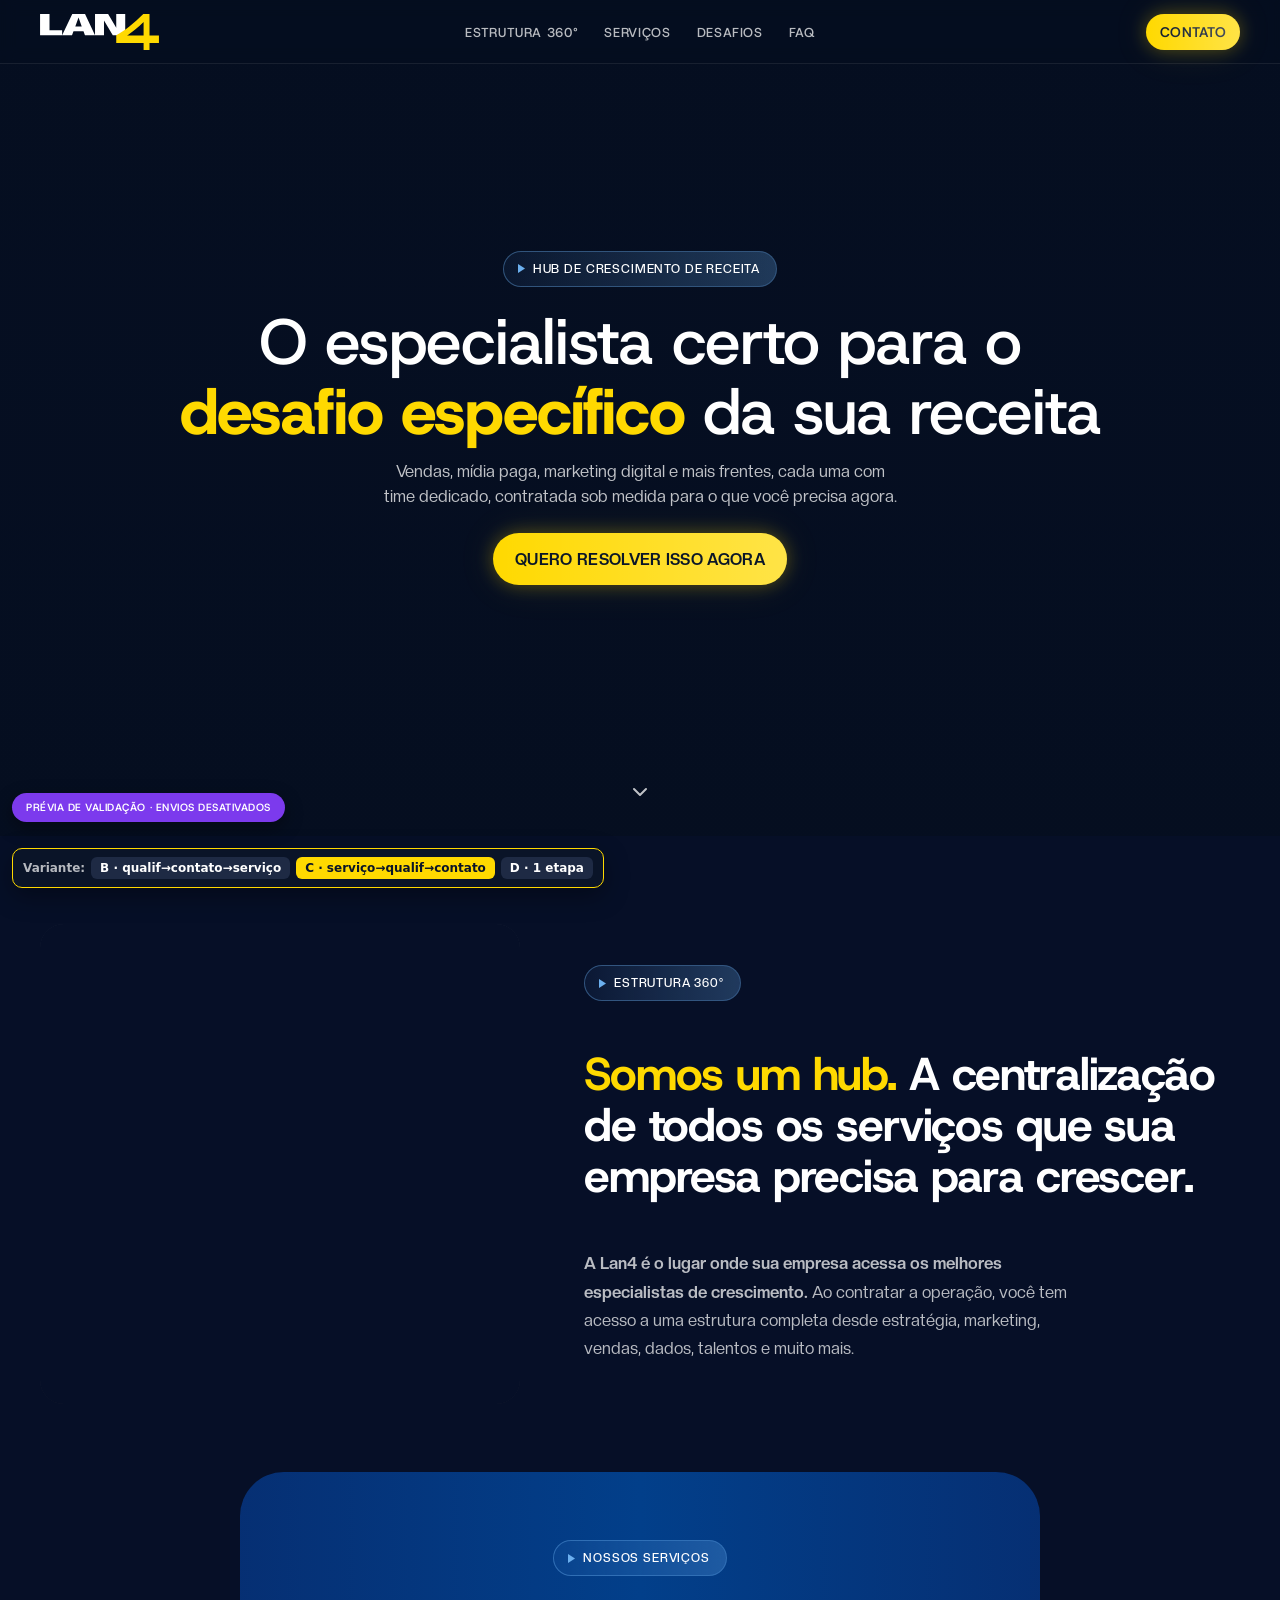
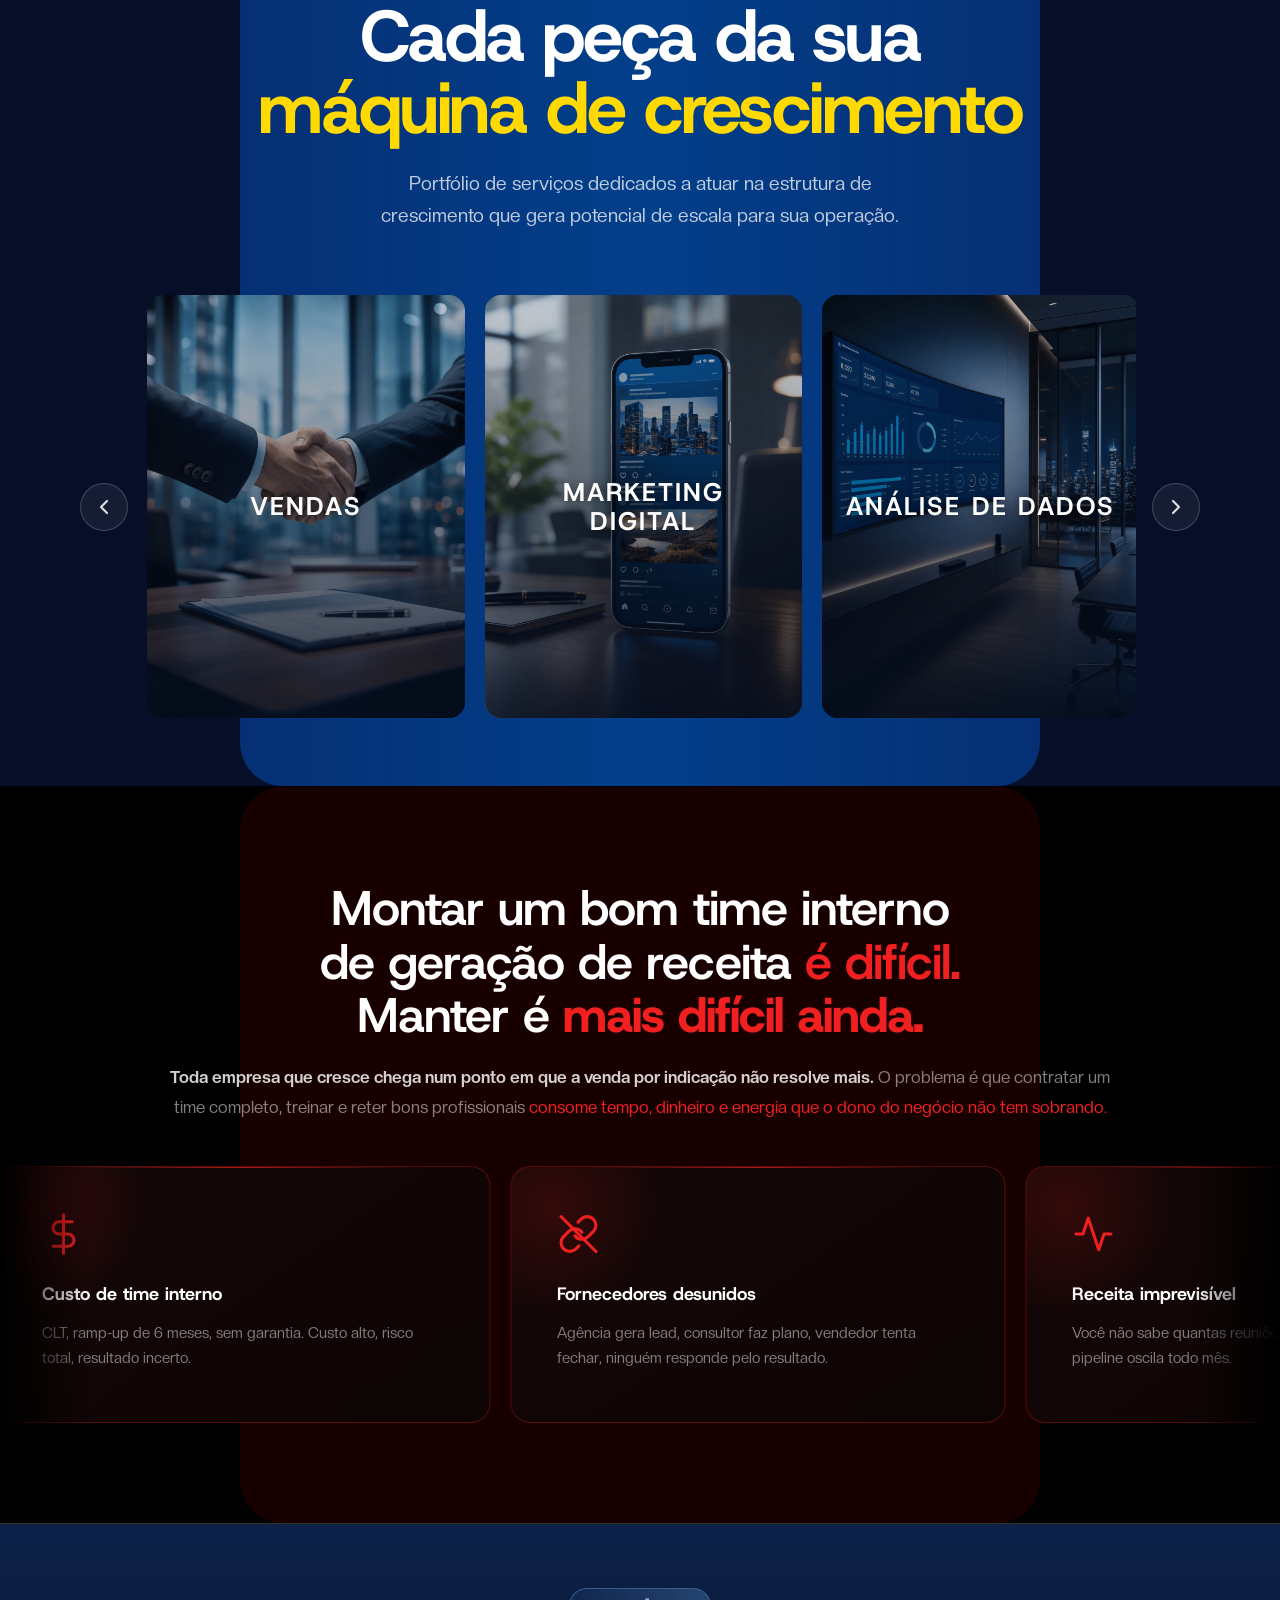
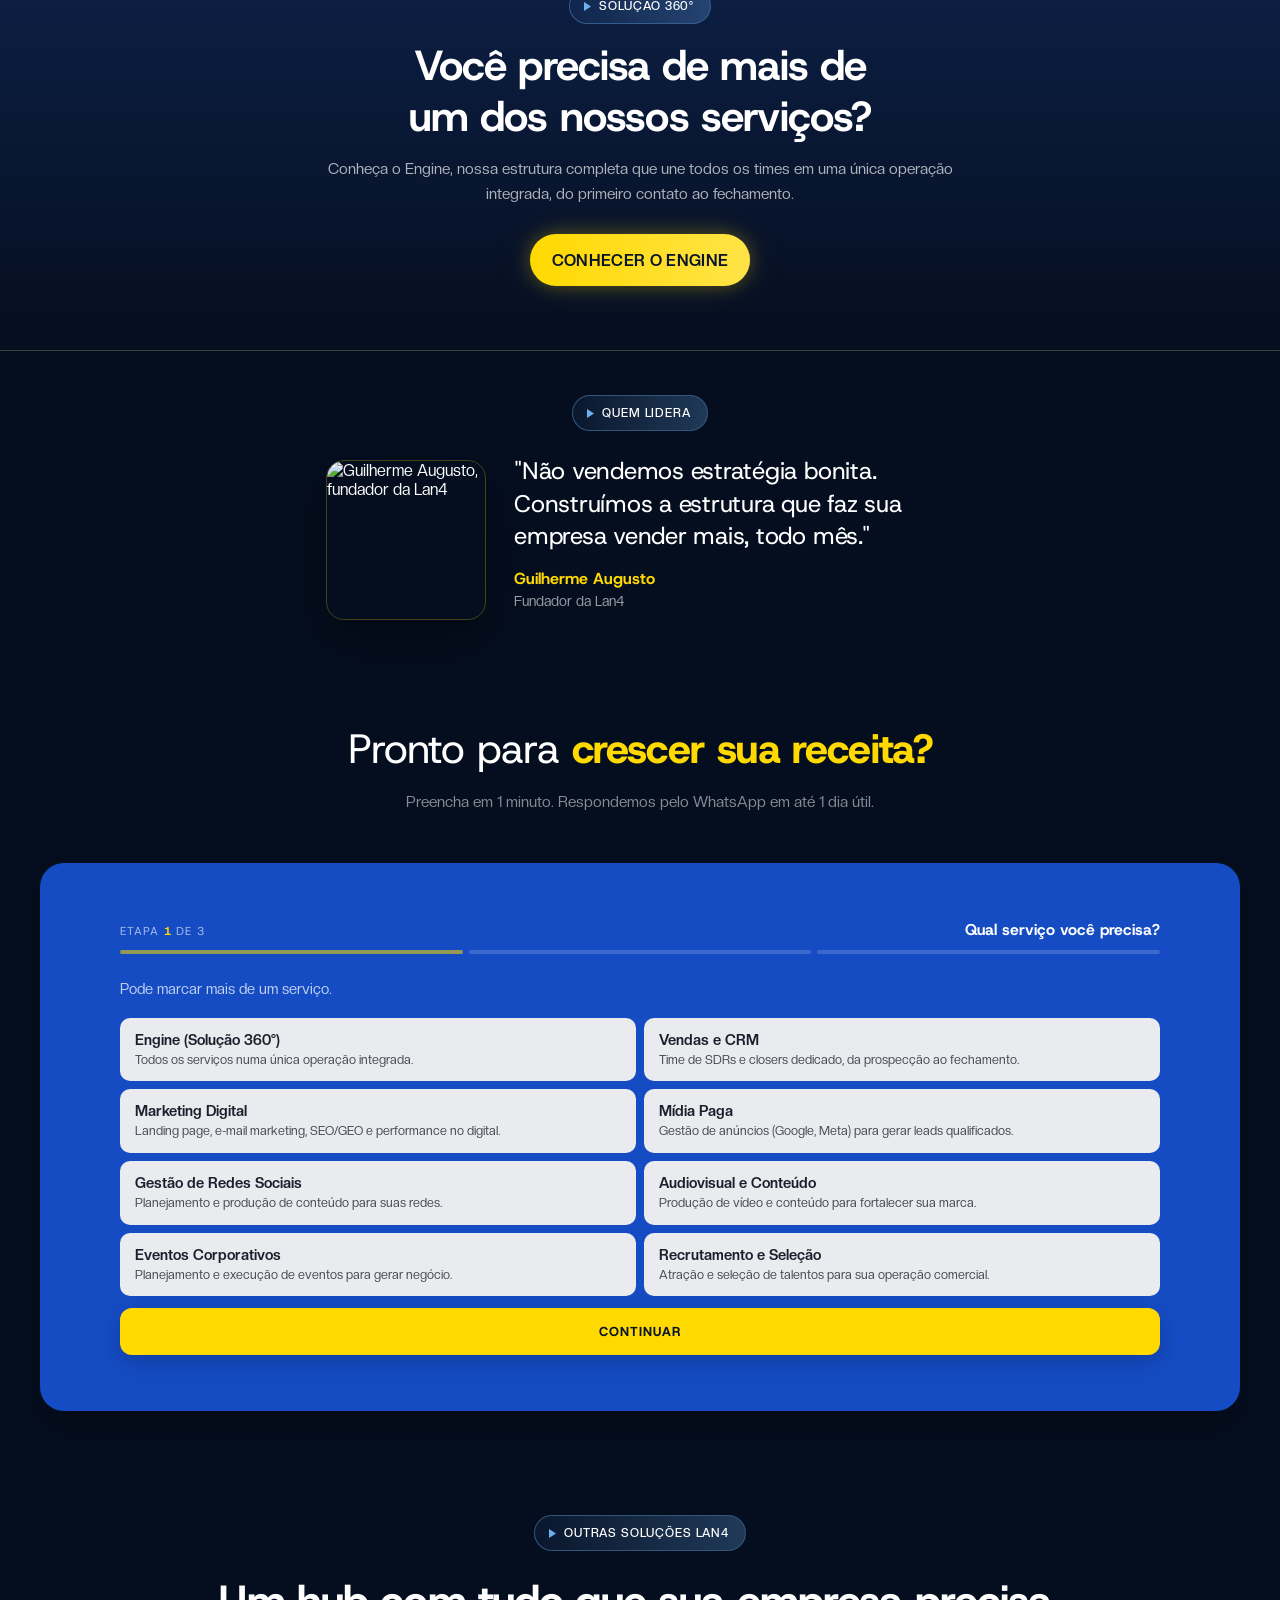
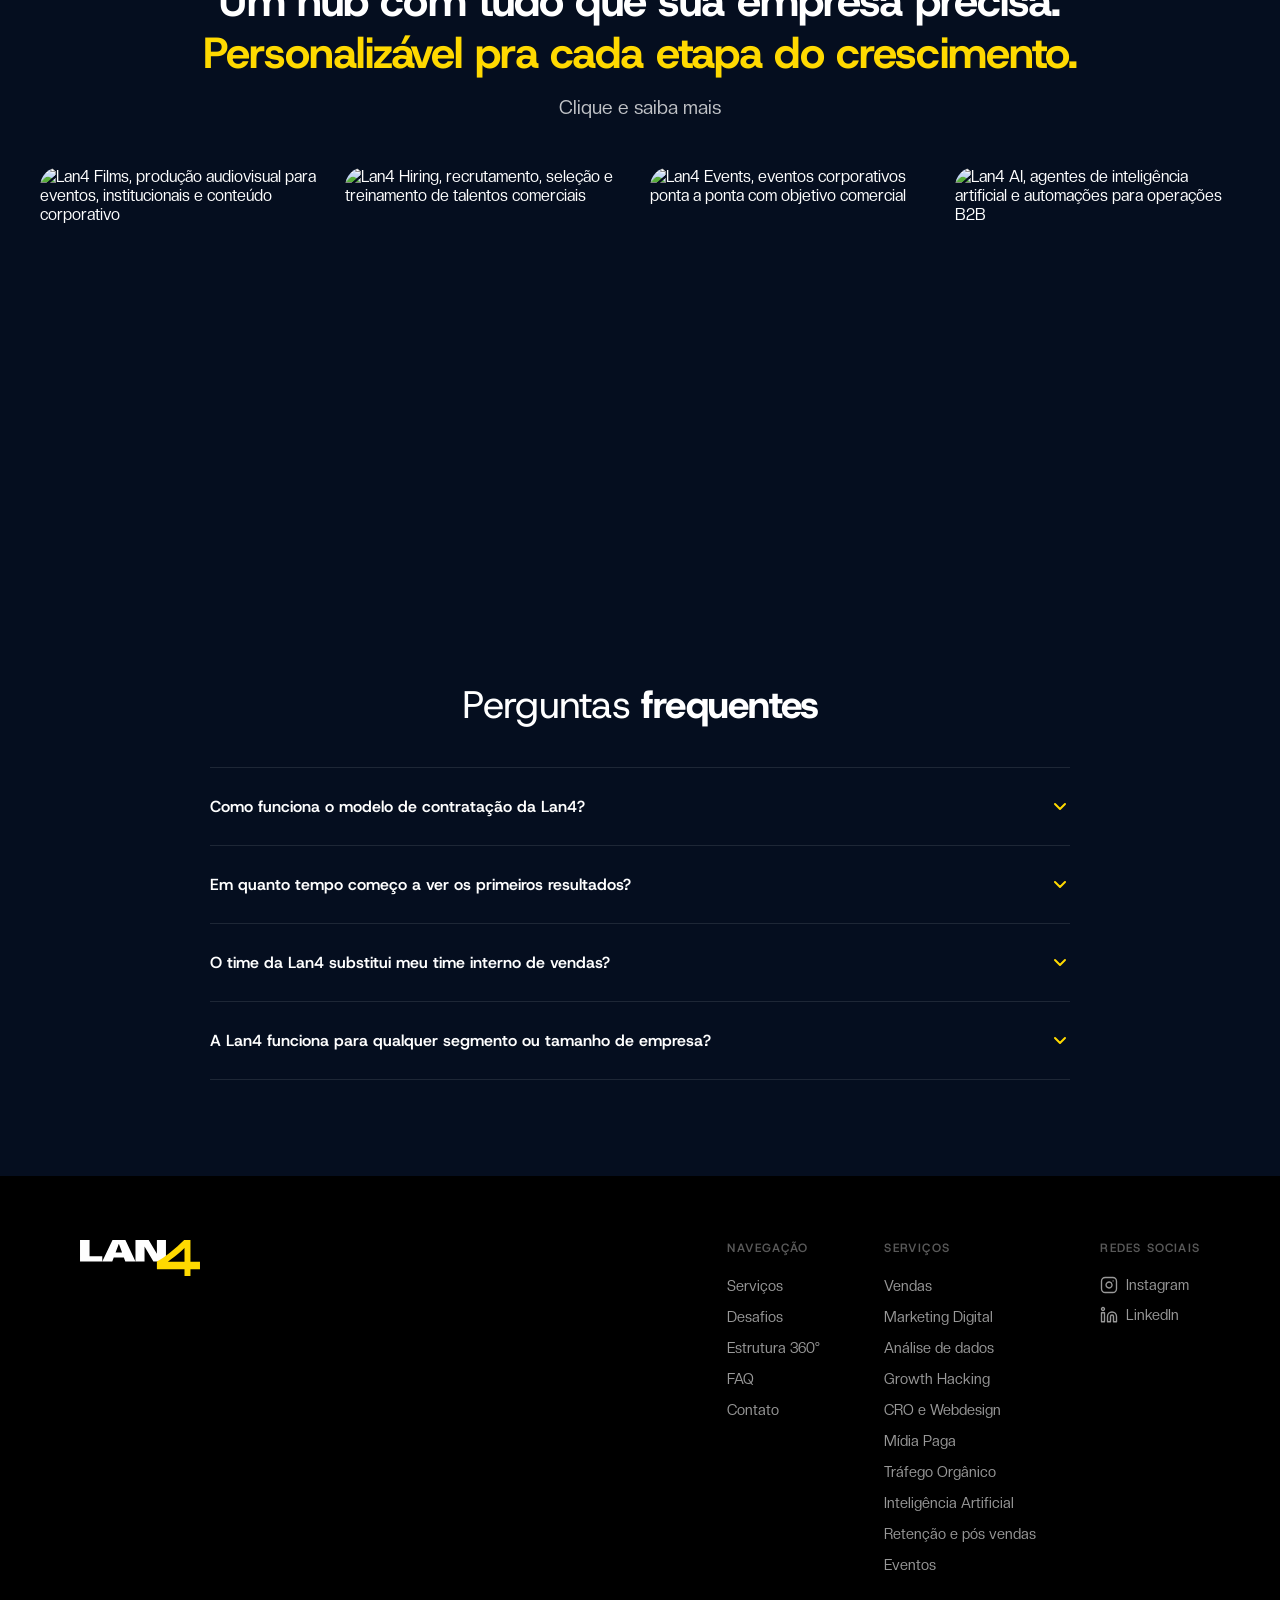
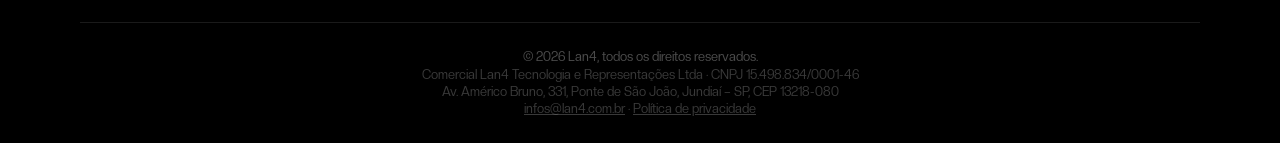
==== commit 5aba6b00: "Rodada 2: desdobra B vs C vs D para engine + 9 LPs Mesmo transform da home aplicado às 10 páginas re" ====
--- a/index.html
+++ b/index.html
@@ -974,20 +974,14 @@
         <div class="lf-wrap reveal" style="--reveal-delay:.12s">
           <form id="lf" novalidate data-rd-id="lan4-contato-site">
 
-            <!-- ══════════════════════════════════════════════════════════════
-                 RODADA 2 — teste B vs C vs D (Variante A removida: perdeu a rodada 1).
-                   B = qualificação → contato → serviço      (vencedor provisório)
-                   C = serviço → qualificação → contato      (antagônica "serviço primeiro")
-                   D = 1 etapa corrida, tudo visível         (antagônica "sem etapas")
-                 Melhorias de UX nas 3: radio-card faturamento/cargo, typo-check de
-                 e-mail, máscara de telefone (form-ab.js), subtítulo de expectativa,
-                 CTA "Enviar e falar com a LAN4". Empresa OBRIGATÓRIA nas 3.
-                 form-ab.js poda os data-fv das variantes não sorteadas e dispara o
-                 lead_partial_submit em C/D ao validar nome+email+telefone (menos
-                 páginas Engine/Diagnóstico — essas só convertem no envio completo).
-            ══════════════════════════════════════════════════════════════ -->
-
-            <!-- ══ barra de progresso · B ══ -->
+            <!-- ══ barra de progresso · Variante A (2 etapas) ══ -->
+<!-- ══ barra de progresso · Variante B (3 etapas) ══ -->
+<!-- ════════════════════════════════════════════════════════════
+                 VARIANTE A — qualificação + contato numa etapa (como hoje),
+                 MAS com as melhorias de UX P1: radio-cards no lugar dos
+                 selects, microcopy revisada, validação de typo de e-mail.
+            ════════════════════════════════════════════════════════════ -->
+            <!-- RODADA 2 — B vs C vs D (A removida) -->
             <div class="lf-progress" data-fv-progress="B">
               <div class="lf-progress-meta">
                 <span class="lf-progress-count">Etapa <b data-step-current>1</b> de 3</span>
@@ -997,8 +991,6 @@
                 <span class="lf-progress-seg is-active"></span><span class="lf-progress-seg"></span><span class="lf-progress-seg"></span>
               </div>
             </div>
-
-            <!-- ══ barra de progresso · C ══ -->
             <div class="lf-progress" data-fv-progress="C">
               <div class="lf-progress-meta">
                 <span class="lf-progress-count">Etapa <b data-step-current>1</b> de 3</span>
@@ -1008,16 +1000,13 @@
                 <span class="lf-progress-seg is-active"></span><span class="lf-progress-seg"></span><span class="lf-progress-seg"></span>
               </div>
             </div>
-            <!-- D não tem barra de progresso (1 etapa) -->
-
-            <!-- ════════════════════ VARIANTE C ════════════════════ -->
-
-            <!-- C · Etapa 1 — SERVIÇO (manual "Continuar": múltipla escolha) -->
+
+            <!-- ═══ VARIANTE C — serviço → qualificação → contato ═══ -->
             <fieldset class="lf-step is-active" data-fv="C" data-step-name="servico"
                       data-step-title="Qual serviço você precisa?" data-no-autoadvance
                       data-req="servico_interesse:Serviço de interesse">
               <div class="lf-group" role="group" aria-label="Qual serviço você precisa?">
-                <p class="lf-step-hint">Pode marcar mais de um. É o que direciona seu contato para o time certo.</p>
+                <p class="lf-step-hint">Pode marcar mais de um serviço.</p>
                 <div class="lf-options radio-card-group">
                   <label class="lf-opt radio-card"><input type="checkbox" name="servico_interesse" value="Engine"><span><strong>Engine (Solução 360°)</strong><small>Todos os serviços numa única operação integrada.</small></span></label>
                   <label class="lf-opt radio-card"><input type="checkbox" name="servico_interesse" value="Vendas e CRM"><span><strong>Vendas e CRM</strong><small>Time de SDRs e closers dedicado, da prospecção ao fechamento.</small></span></label>
@@ -1029,15 +1018,9 @@
                   <label class="lf-opt radio-card"><input type="checkbox" name="servico_interesse" value="Recrutamento e Seleção"><span><strong>Recrutamento e Seleção</strong><small>Atração e seleção de talentos para sua operação comercial.</small></span></label>
                 </div>
               </div>
-              <div class="lf-next-hint" role="note">
-                <span class="lf-next-hint-icon" aria-hidden="true"><svg viewBox="0 0 24 24" fill="none" stroke="currentColor" stroke-width="2" stroke-linecap="round" stroke-linejoin="round"><line x1="5" y1="12" x2="19" y2="12"/><polyline points="12 5 19 12 12 19"/></svg></span>
-                <span>Mais duas perguntas rápidas e seus dados de contato.</span>
-              </div>
               <div class="lf-step-msg" role="alert"></div>
               <div class="lf-nav"><button type="button" class="lf-btn lf-next">Continuar</button></div>
             </fieldset>
-
-            <!-- C · Etapa 2 — QUALIFICAÇÃO (autoavanço, 2 toques) -->
             <fieldset class="lf-step" data-fv="C" data-step-name="qualificacao"
                       data-step-title="Sobre a sua empresa"
                       data-req="faturamento:Faturamento médio mensal,cargo:Cargo">
@@ -1065,23 +1048,29 @@
               <div class="lf-step-msg" role="alert"></div>
               <div class="lf-nav"><button type="button" class="lf-back">Voltar</button><button type="button" class="lf-btn lf-next">Continuar</button></div>
             </fieldset>
-
-            <!-- C · Etapa 3 — CONTATO + empresa + LGPD (manual "Enviar"; parcial via form-ab.js) -->
             <fieldset class="lf-step" data-fv="C" data-step-name="contato"
                       data-step-title="Como retornamos seu contato" data-no-autoadvance
                       data-req="nome:Nome,email:Email,telefone:Telefone,empresa:Empresa,lgpd_consent:Autorização de contato (LGPD)">
               <p class="lf-step-hint">Falta pouco. Respondemos pelo WhatsApp em até 1 dia útil.</p>
               <div class="lf-row">
-                <div class="lf-group"><label for="lfc-nome">Nome*</label>
-                  <input id="lfc-nome" name="nome" type="text" autocomplete="name" enterkeyhint="next" placeholder="Seu nome completo"></div>
-                <div class="lf-group"><label for="lfc-email">Seu melhor e-mail*</label>
+                <div class="lf-group">
+                  <label for="lfc-nome">Nome*</label>
+                  <input id="lfc-nome" name="nome" type="text" autocomplete="name" enterkeyhint="next" placeholder="Seu nome completo">
+                </div>
+                <div class="lf-group">
+                  <label for="lfc-email">Seu melhor e-mail*</label>
                   <input id="lfc-email" name="email" type="email" inputmode="email" autocomplete="email" enterkeyhint="next" placeholder="voce@suaempresa.com.br">
-                  <span class="lf-field-hint lf-email-typo" hidden></span></div>
+                  <span class="lf-field-hint lf-email-typo" hidden></span>
+                </div>
               </div>
               <div class="lf-row">
-                <div class="lf-group"><label for="lfc-tel">WhatsApp com DDD*</label>
+                <div class="lf-group">
+                  <label for="lfc-tel">WhatsApp com DDD*</label>
                   <input id="lfc-tel" name="telefone" type="tel" inputmode="numeric" autocomplete="tel-national" enterkeyhint="next" placeholder="11998765432">
-                  <span class="lf-field-hint">Usamos seu WhatsApp só para retornar este contato.</span></div>
+                  <span class="lf-field-hint">Usamos seu WhatsApp só para retornar este contato.</span>
+                </div>
+              </div>
+              <div class="lf-row">
                 <div class="lf-group"><label for="lfc-empresa">Empresa*</label>
                   <input id="lfc-empresa" name="empresa" type="text" autocomplete="organization" enterkeyhint="done" placeholder="Nome da empresa"></div>
               </div>
@@ -1089,6 +1078,7 @@
                 <input type="checkbox" name="lgpd_consent">
                 <span>Autorizo a LAN4 a entrar em contato, conforme a <a href="/politica-de-privacidade/" target="_blank" rel="noopener">política de privacidade</a>.</span>
               </label>
+
               <div class="lf-step-msg" role="alert"></div>
               <div class="lf-nav">
                 <button type="button" class="lf-back">Voltar</button>
@@ -1096,13 +1086,12 @@
               </div>
             </fieldset>
 
-            <!-- ════════════════════ VARIANTE D — form corrido, 1 etapa ════════════════════ -->
+            <!-- ═══ VARIANTE D — form corrido, 1 etapa ═══ -->
             <fieldset class="lf-step is-active" data-fv="D" data-step-name="contato" data-no-autoadvance
                       data-req="servico_interesse:Serviço de interesse,faturamento:Faturamento médio mensal,cargo:Cargo,nome:Nome,email:Email,telefone:Telefone,empresa:Empresa,lgpd_consent:Autorização de contato (LGPD)">
               <p class="lf-step-hint">Preencha em 1 minuto. Respondemos pelo WhatsApp em até 1 dia útil.</p>
-
               <div class="lf-group" role="group" aria-label="Qual serviço você precisa?">
-                <label class="lf-sublabel">Qual serviço você precisa?* <span style="font-weight:400;opacity:.7">(pode marcar mais de um)</span></label>
+                <p class="lf-step-hint">Pode marcar mais de um serviço.</p>
                 <div class="lf-options radio-card-group">
                   <label class="lf-opt radio-card"><input type="checkbox" name="servico_interesse" value="Engine"><span><strong>Engine (Solução 360°)</strong><small>Todos os serviços numa única operação integrada.</small></span></label>
                   <label class="lf-opt radio-card"><input type="checkbox" name="servico_interesse" value="Vendas e CRM"><span><strong>Vendas e CRM</strong><small>Time de SDRs e closers dedicado, da prospecção ao fechamento.</small></span></label>
@@ -1135,22 +1124,30 @@
                   <label class="lf-opt"><input type="radio" name="cargo" value="Outro"><span>Outro</span></label>
                 </div>
               </div>
-
+              
               <div class="lf-row">
-                <div class="lf-group"><label for="lfd-nome">Nome*</label>
-                  <input id="lfd-nome" name="nome" type="text" autocomplete="name" enterkeyhint="next" placeholder="Seu nome completo"></div>
-                <div class="lf-group"><label for="lfd-email">Seu melhor e-mail*</label>
+                <div class="lf-group">
+                  <label for="lfd-nome">Nome*</label>
+                  <input id="lfd-nome" name="nome" type="text" autocomplete="name" enterkeyhint="next" placeholder="Seu nome completo">
+                </div>
+                <div class="lf-group">
+                  <label for="lfd-email">Seu melhor e-mail*</label>
                   <input id="lfd-email" name="email" type="email" inputmode="email" autocomplete="email" enterkeyhint="next" placeholder="voce@suaempresa.com.br">
-                  <span class="lf-field-hint lf-email-typo" hidden></span></div>
+                  <span class="lf-field-hint lf-email-typo" hidden></span>
+                </div>
               </div>
               <div class="lf-row">
-                <div class="lf-group"><label for="lfd-tel">WhatsApp com DDD*</label>
+                <div class="lf-group">
+                  <label for="lfd-tel">WhatsApp com DDD*</label>
                   <input id="lfd-tel" name="telefone" type="tel" inputmode="numeric" autocomplete="tel-national" enterkeyhint="next" placeholder="11998765432">
-                  <span class="lf-field-hint">Usamos seu WhatsApp só para retornar este contato.</span></div>
+                  <span class="lf-field-hint">Usamos seu WhatsApp só para retornar este contato.</span>
+                </div>
+              </div>
+              
+              <div class="lf-row">
                 <div class="lf-group"><label for="lfd-empresa">Empresa*</label>
                   <input id="lfd-empresa" name="empresa" type="text" autocomplete="organization" enterkeyhint="done" placeholder="Nome da empresa"></div>
               </div>
-
               <label class="lf-consent">
                 <input type="checkbox" name="lgpd_consent">
                 <span>Autorizo a LAN4 a entrar em contato, conforme a <a href="/politica-de-privacidade/" target="_blank" rel="noopener">política de privacidade</a>.</span>
@@ -1159,8 +1156,7 @@
               <div class="lf-nav"><button type="submit" class="lf-btn">Enviar e falar com a LAN4</button></div>
             </fieldset>
 
-            <!-- ════════════════════ VARIANTE B (vencedor provisório) ════════════════════ -->
-
+            <!-- ═══ VARIANTE B — vencedor provisório ═══ -->
             <fieldset class="lf-step is-active" data-fv="B" data-step-name="qualificacao"
                       data-step-title="Sobre a sua empresa"
                       data-req="faturamento:Faturamento médio mensal,cargo:Cargo">
@@ -1190,7 +1186,6 @@
                 <button type="button" class="lf-btn lf-next">Continuar</button>
               </div>
             </fieldset>
-
             <fieldset class="lf-step" data-fv="B" data-step-name="contato"
                       data-step-title="Como retornamos seu contato"
                       data-req="nome:Nome,email:Email,telefone:Telefone">
@@ -1223,7 +1218,6 @@
                 <button type="button" class="lf-btn lf-next">Continuar</button>
               </div>
             </fieldset>
-
             <fieldset class="lf-step" data-fv="B" data-step-name="servico"
                       data-step-title="Qual serviço você precisa?" data-no-autoadvance
                       data-req="servico_interesse:Serviço de interesse,empresa:Empresa,lgpd_consent:Autorização de contato (LGPD)">
@@ -1254,6 +1248,18 @@
                 <button type="submit" class="lf-btn">Enviar e falar com a LAN4</button>
               </div>
             </fieldset>
+
+            <!-- ════════════════════════════════════════════════════════════
+                 VARIANTE B — 3 micro-etapas (qualificação → contato → serviço).
+                 Etapas 1 e 2: autoavanço AO preencher + botões Voltar/Continuar
+                 como alternativa (o main.js liga os dois em paralelo).
+                 O lead_partial_submit dispara ao SAIR da etapa "contato" (2) —
+                 equivale à saída da 1ª etapa do formulário A de hoje.
+                 Etapa 3: SEM autoavanço (data-no-autoadvance) — múltipla escolha
+                 de serviço + opt-in, envio só no clique em "Enviar".
+            ════════════════════════════════════════════════════════════ -->
+
+            
 
             <div class="lf-msg" id="lf-msg"></div>
 
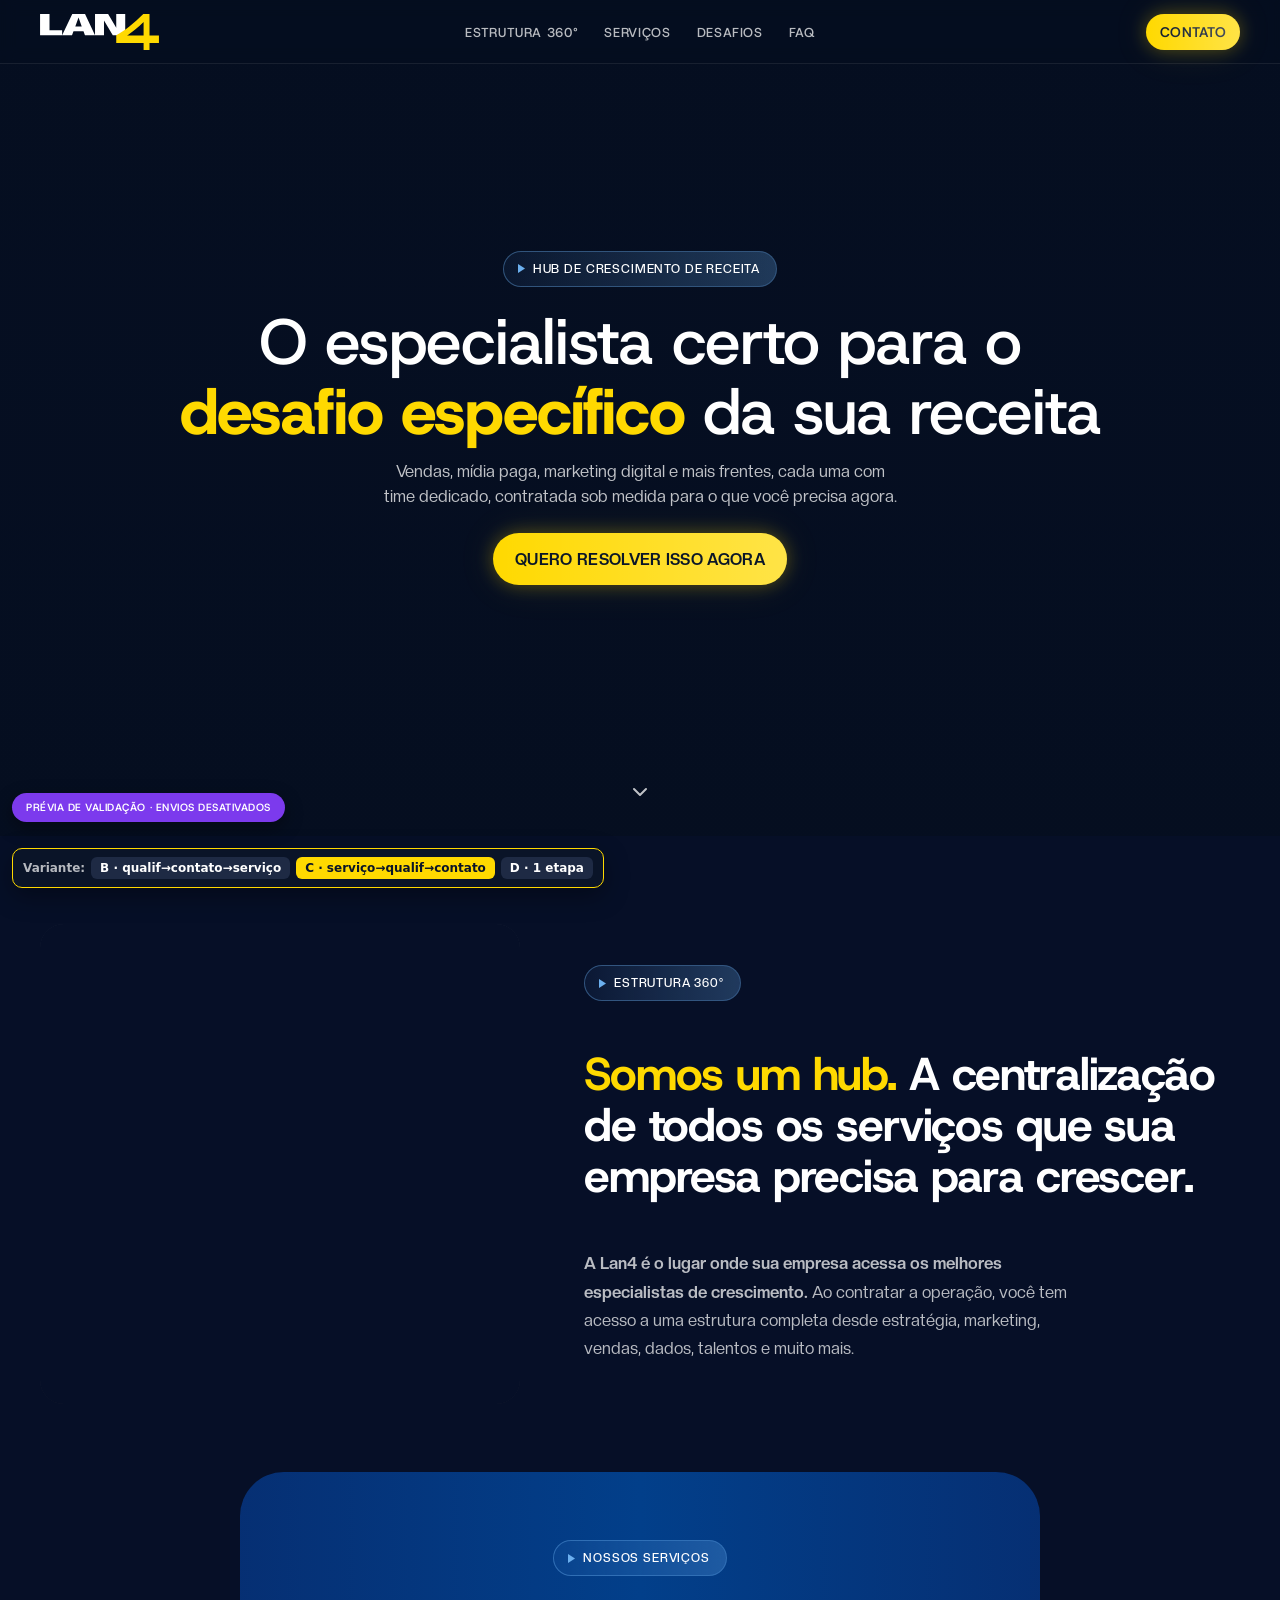
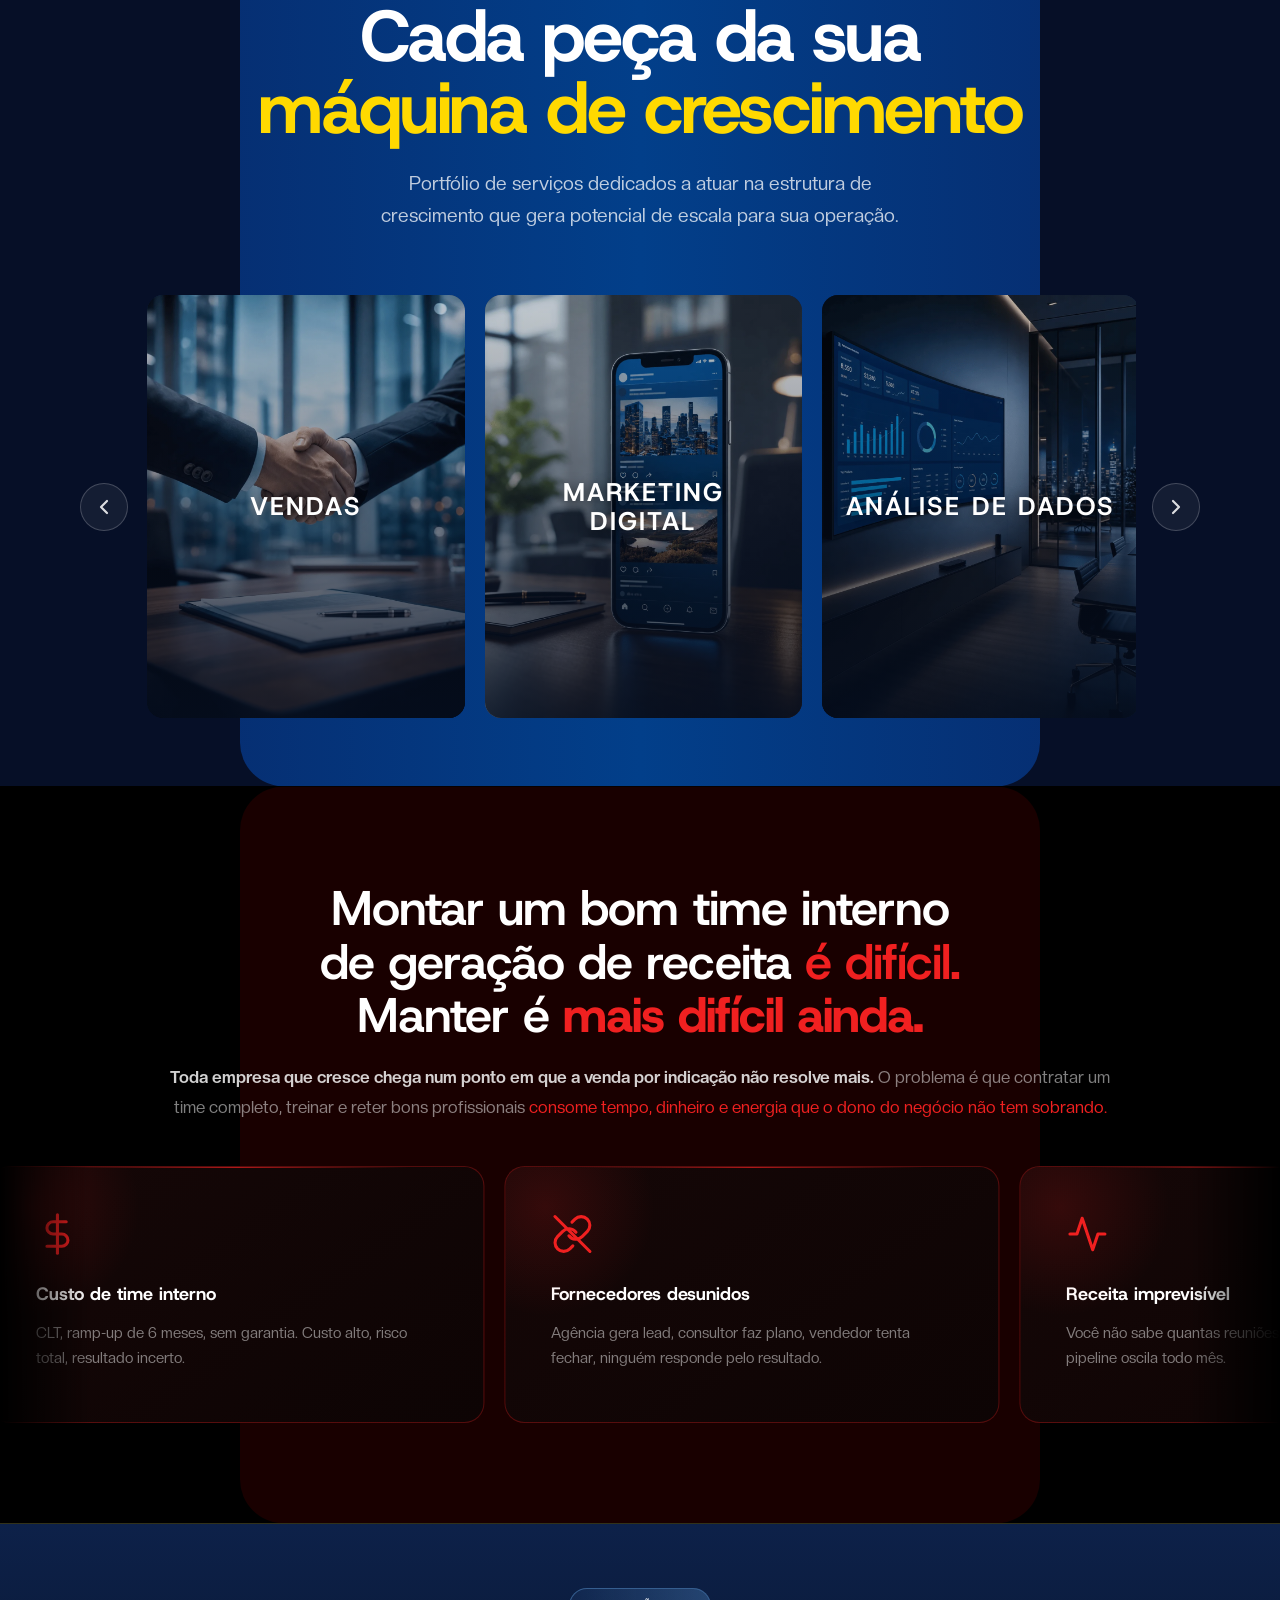
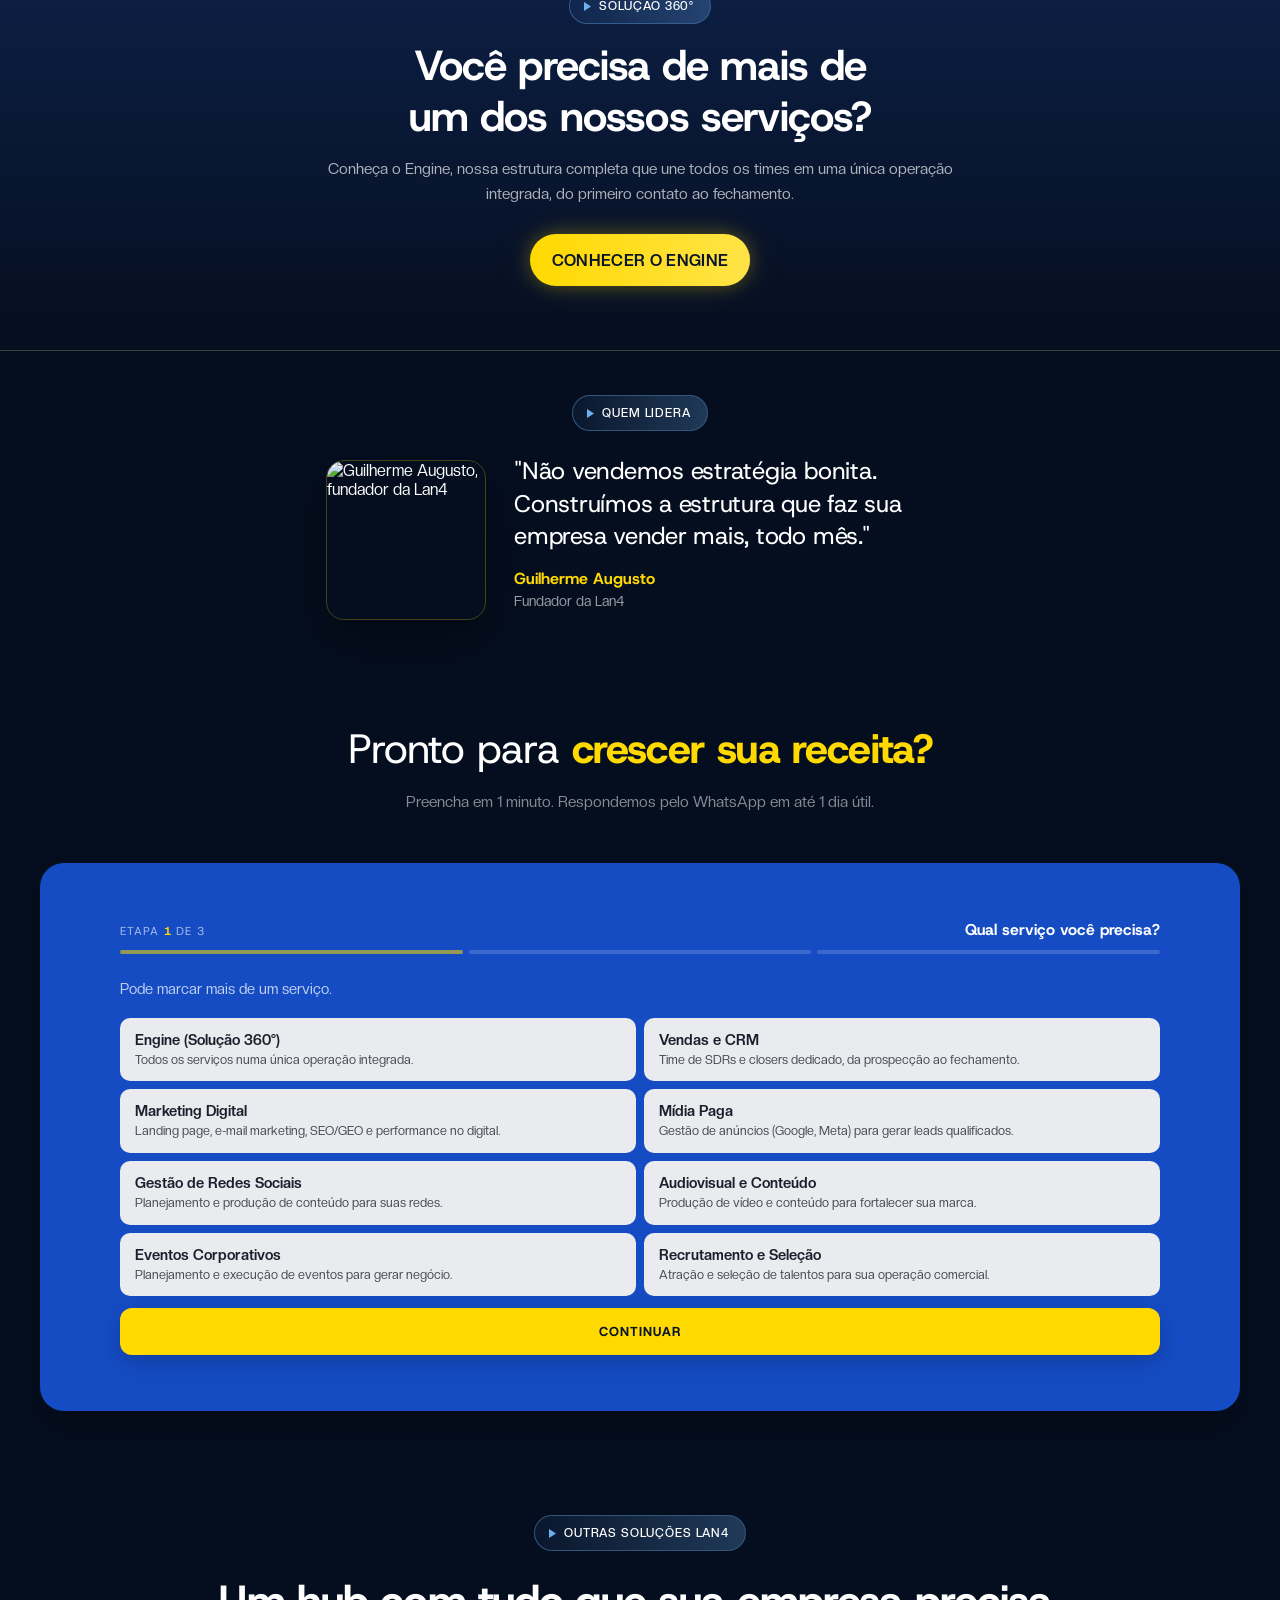
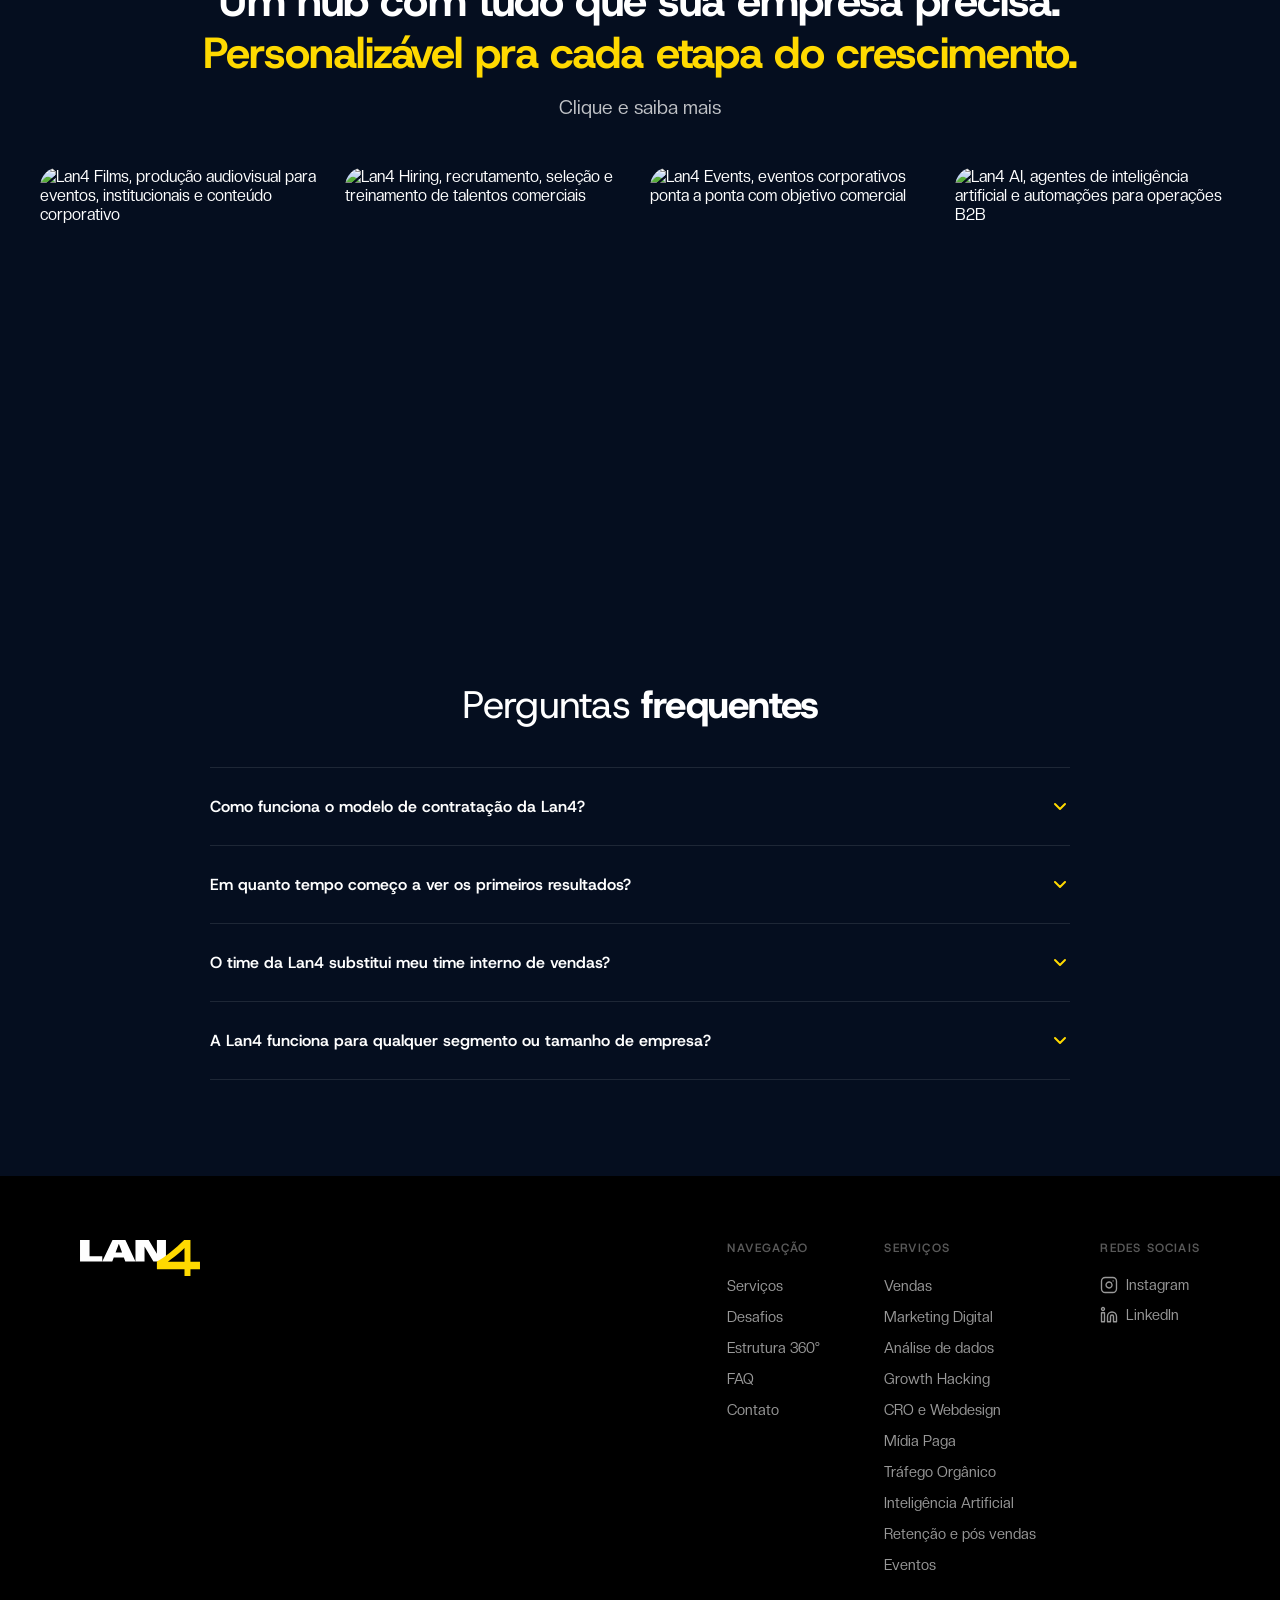
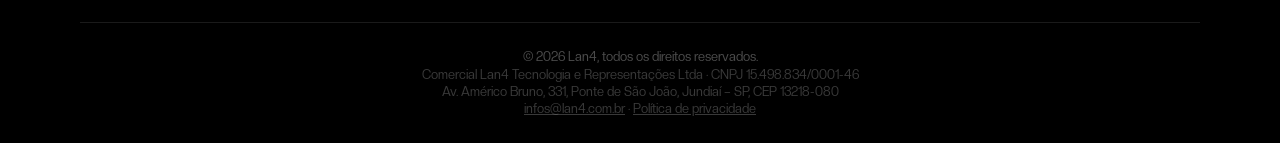
==== commit b227bc3a: "Variante D: telefone e empresa lado a lado (encurta o form corrido) Antes: telefone numa lf-row, emp" ====
--- a/index.html
+++ b/index.html
@@ -1142,9 +1142,6 @@
                   <input id="lfd-tel" name="telefone" type="tel" inputmode="numeric" autocomplete="tel-national" enterkeyhint="next" placeholder="11998765432">
                   <span class="lf-field-hint">Usamos seu WhatsApp só para retornar este contato.</span>
                 </div>
-              </div>
-              
-              <div class="lf-row">
                 <div class="lf-group"><label for="lfd-empresa">Empresa*</label>
                   <input id="lfd-empresa" name="empresa" type="text" autocomplete="organization" enterkeyhint="done" placeholder="Nome da empresa"></div>
               </div>
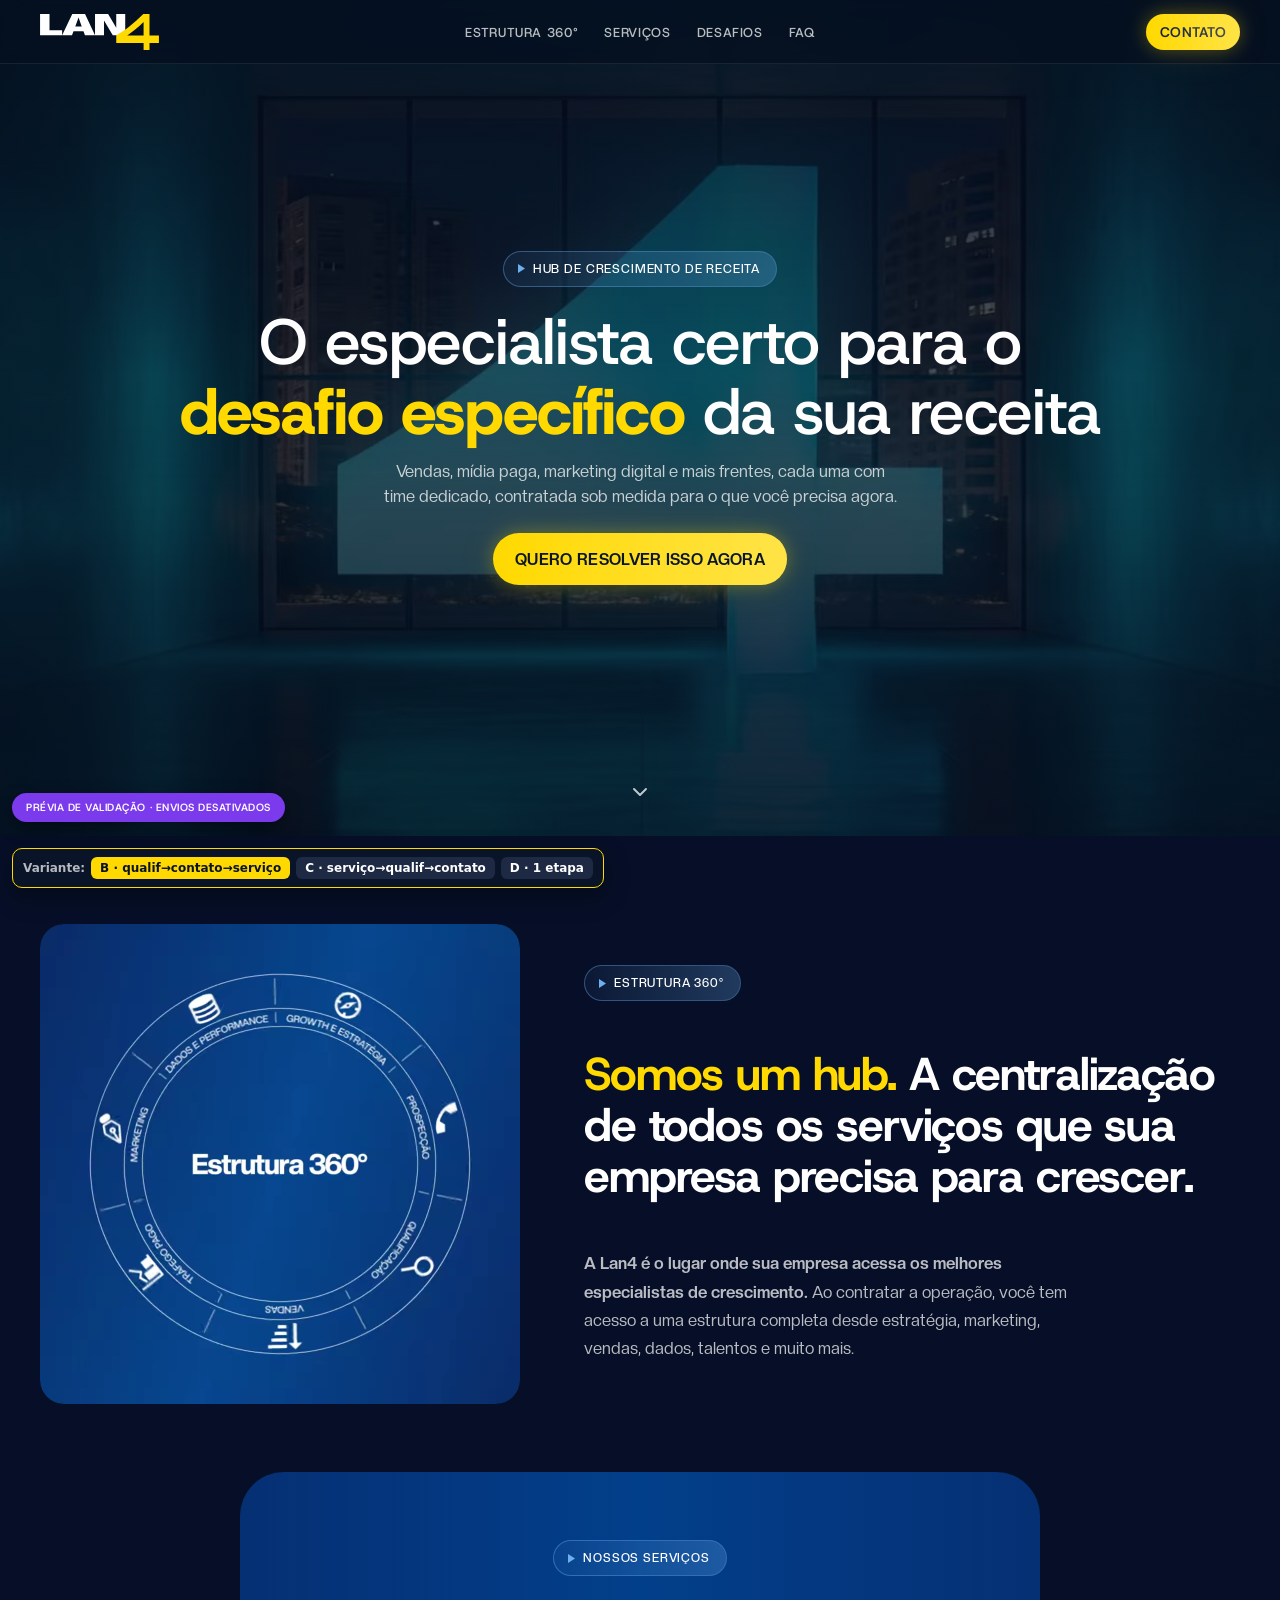
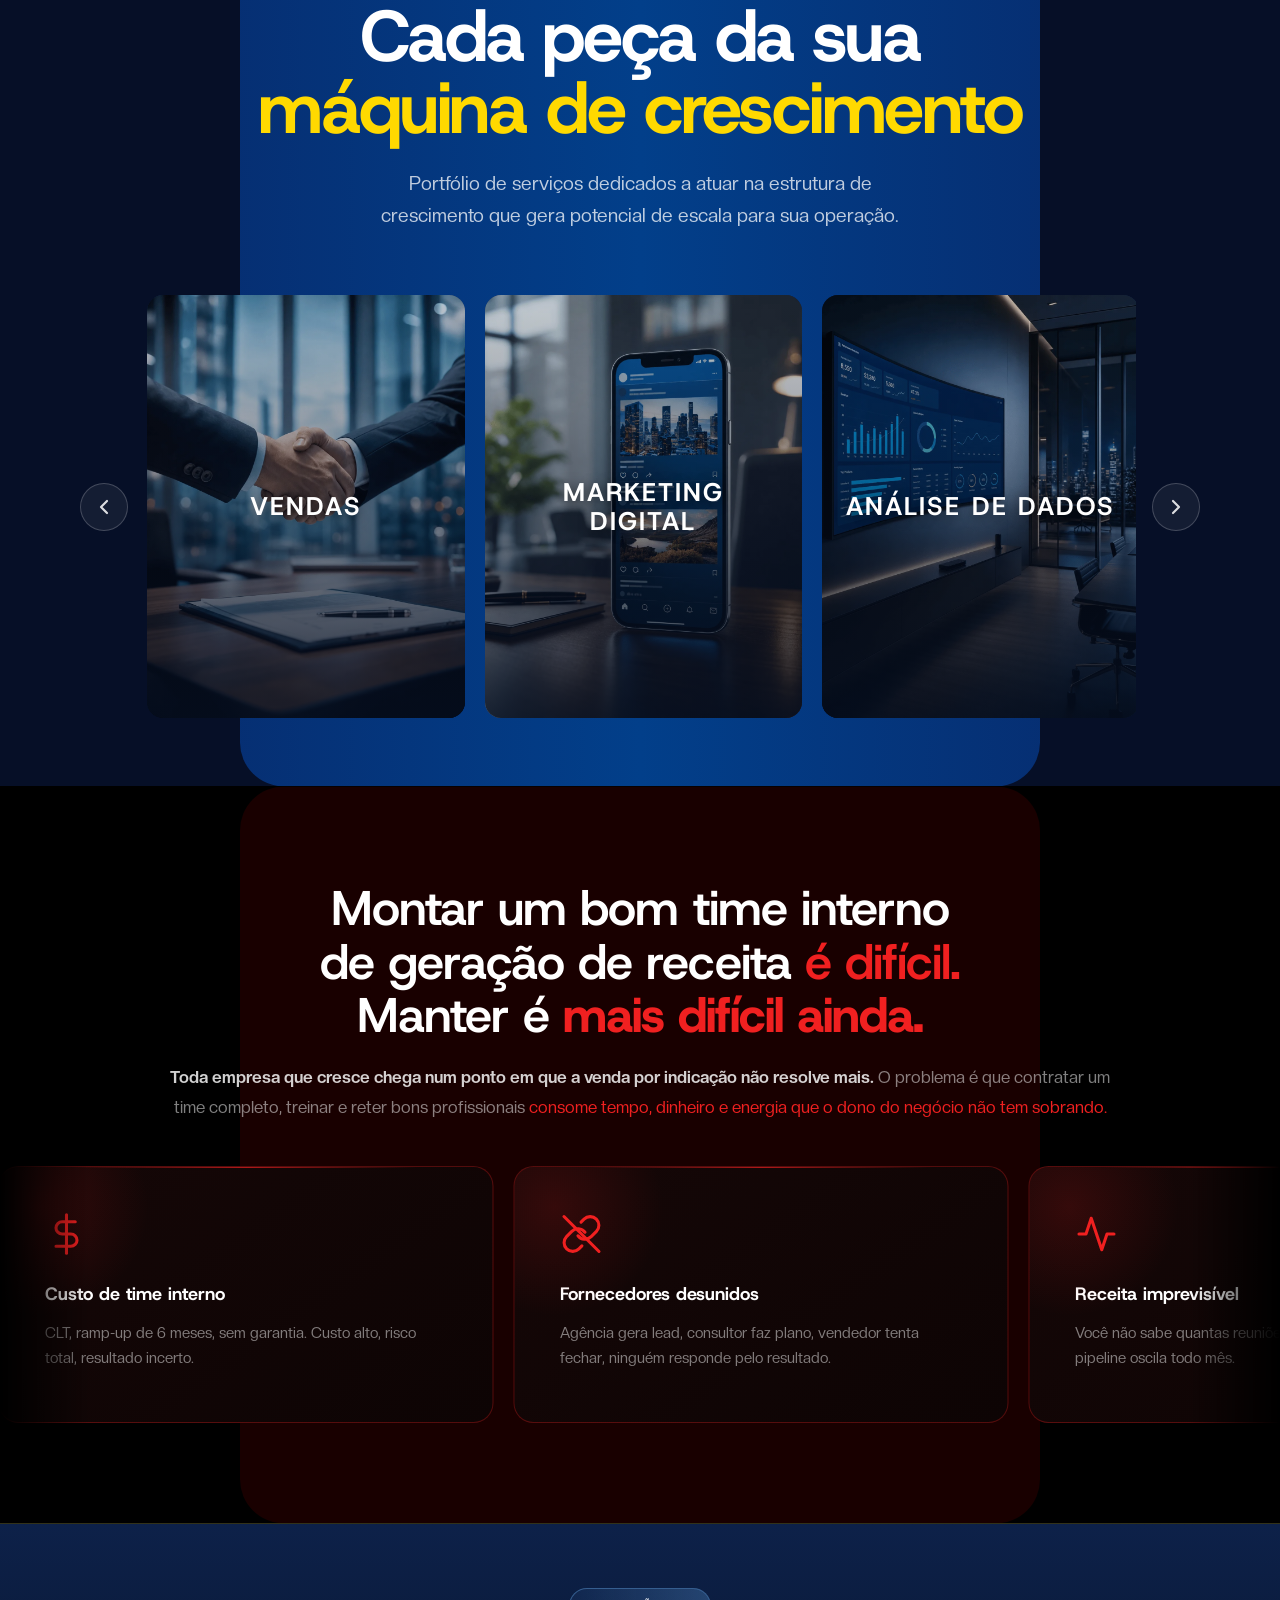
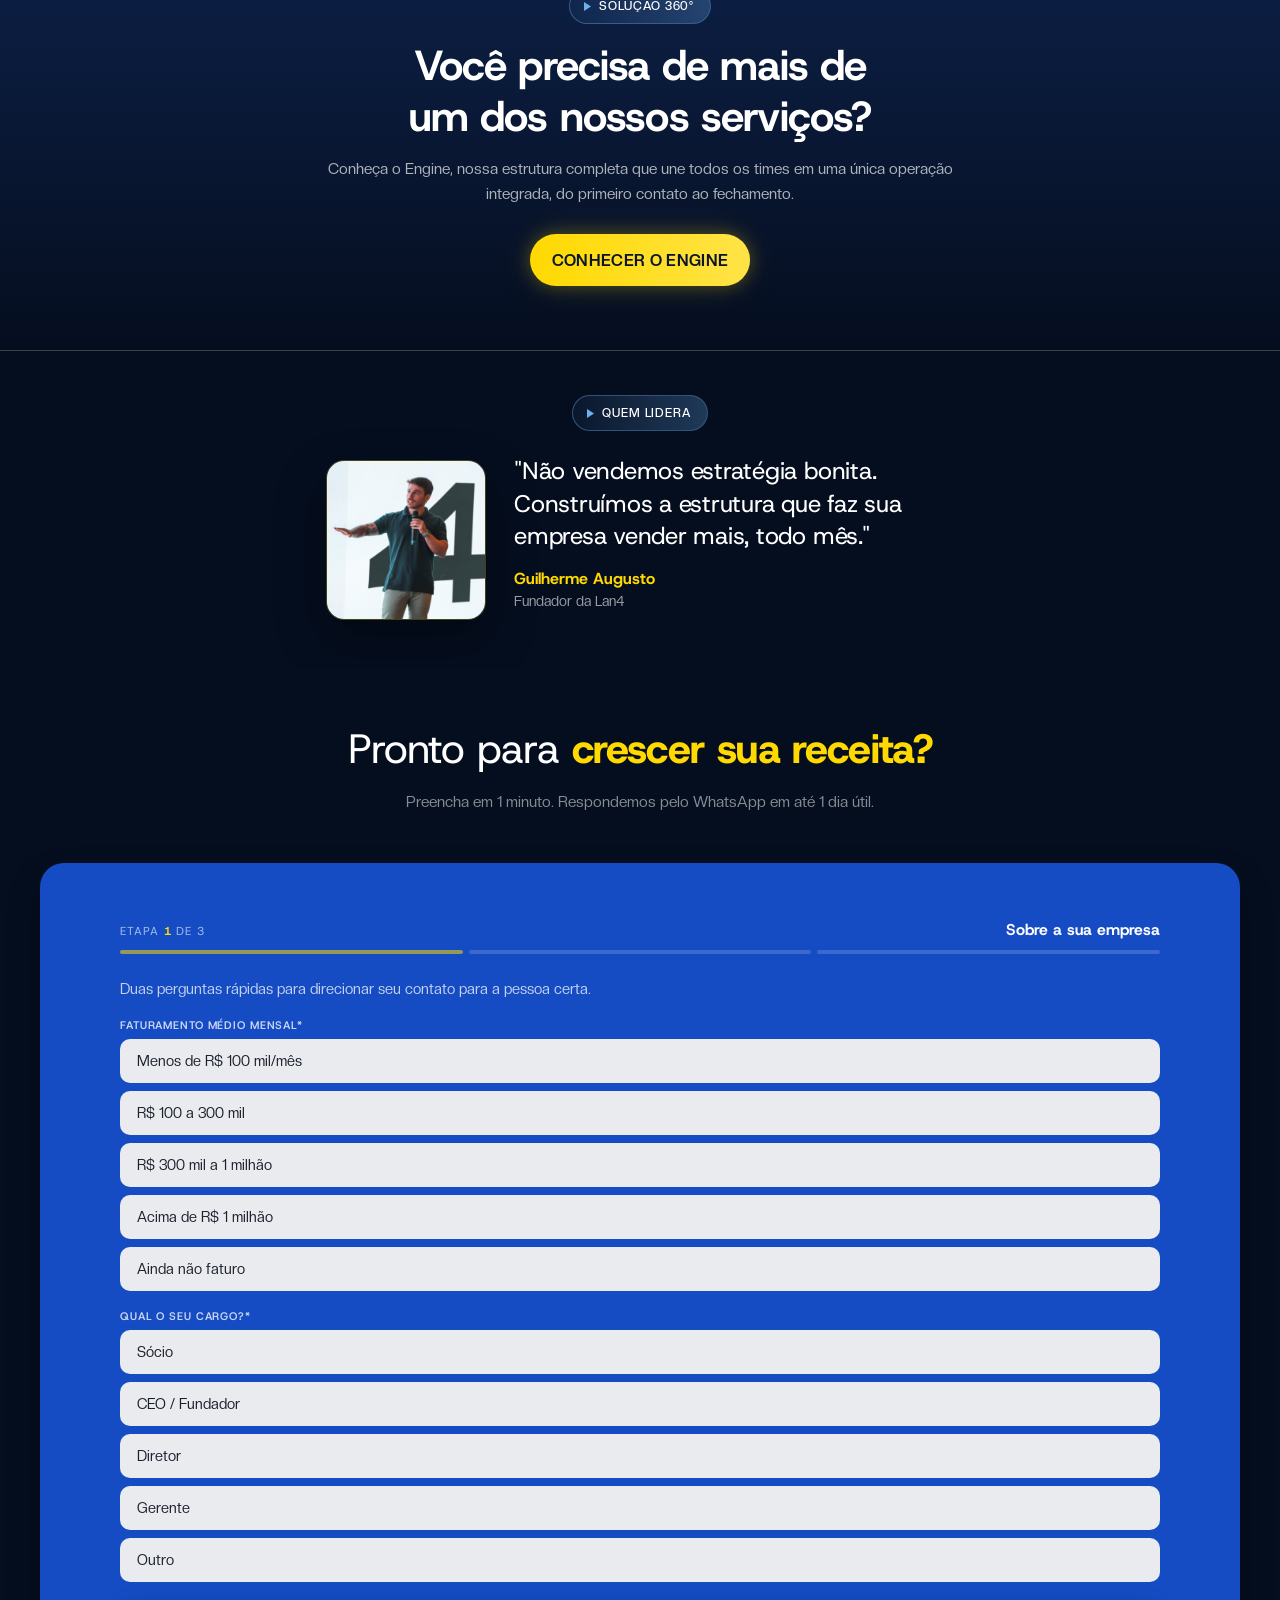
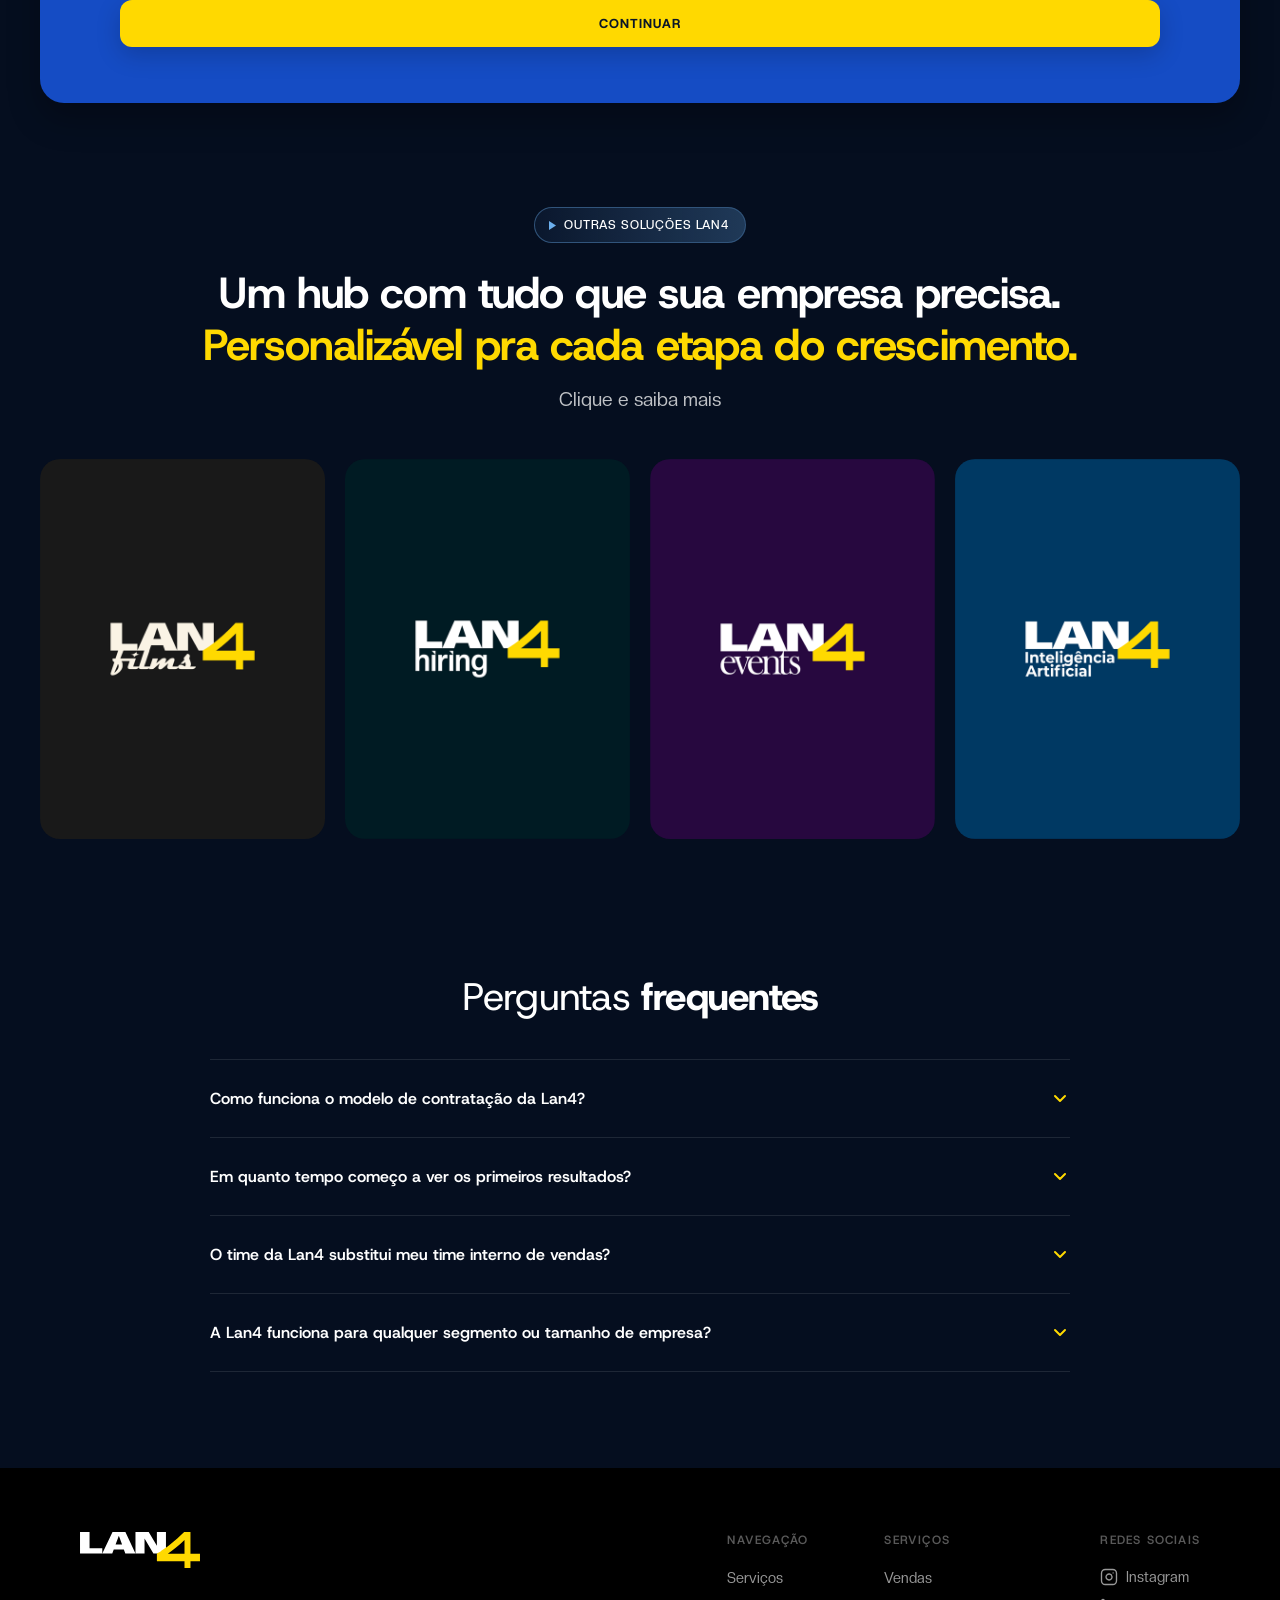
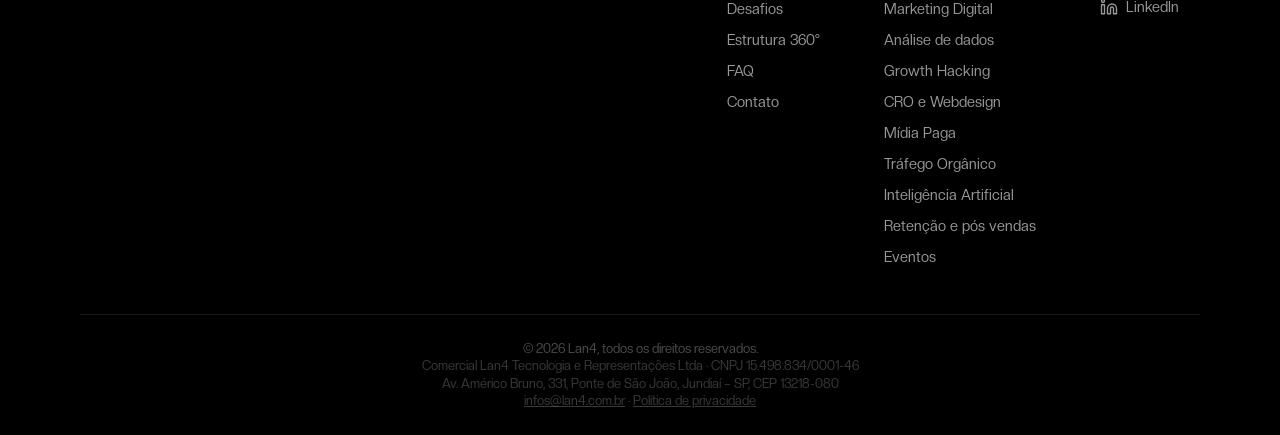
==== commit 8b94dc0f: "Home: sincroniza com produção rodada 2 (B/C/D) pós-validação QA - index.html, main.js, form-ab.js at" ====
--- a/index.html
+++ b/index.html
@@ -36,7 +36,7 @@
   <meta name="twitter:title" content="LAN4 | Hub de Crescimento de Receita B2B">
   <meta name="twitter:description" content="Time de vendas dedicado, demanda, dados e estratégia num único ecossistema.">
 
-  <link rel="icon" type="image/svg+xml" href="https://lan4.com.br/img/4.svg" />
+  <link rel="icon" type="image/svg+xml" href="img/4.svg" />
 
   <!-- Fontes (Google Fonts como fallback para Suisse + JetBrains Mono) -->
   <link rel="preconnect" href="https://fonts.googleapis.com" />
@@ -59,7 +59,7 @@
     "name": "LAN4",
     "legalName": "Comercial Lan4 Tecnologia e Representações Ltda",
     "url": "https://lan4.com.br/",
-    "logo": "https://lan4.com.br/img/4.svg",
+    "logo": "img/4.svg",
     "description": "Hub de crescimento de receita para empresas B2B: time de vendas dedicado (SDRs e closers), geração de demanda, dados e camada estratégica num único ecossistema.",
     "taxID": "15.498.834/0001-46",
     "email": "infos@lan4.com.br",
@@ -255,6 +255,13 @@
 
 <body>
 
+  <!-- Honeypot anti-bot (main.js lê window.website_hp global) — invisível
+       pra humano (fora da viewport, não display:none), mas bots simples
+       preenchem todo campo que encontram. Qualquer valor aqui bloqueia o
+       envio ao RD silenciosamente (ver lan4PareceBot em main.js). -->
+  <input type="text" name="website_hp" tabindex="-1" autocomplete="off"
+    style="position:absolute;left:-9999px;top:-9999px;width:1px;height:1px;opacity:0;" aria-hidden="true">
+
   <!-- Google Tag Manager (noscript) -->
   <noscript><iframe src="https://www.googletagmanager.com/ns.html?id=GTM-KK94LW4M"
   height="0" width="0" style="display:none;visibility:hidden"></iframe></noscript>
@@ -336,7 +343,7 @@
       <div class="hero">
         <section class="hero-top">
           <video class="hero-video-bg is-active" autoplay muted loop playsinline preload="auto" aria-hidden="true">
-            <source src="https://lan4.com.br/video/Site%20video%20fundo%20lan4.webm" type="video/webm">
+            <source src="video/Site%20video%20fundo%20lan4.webm" type="video/webm">
           </video>
           <div class="hero-video-overlay" aria-hidden="true"></div>
           <div class="container">
@@ -391,7 +398,7 @@
           <!-- Mandala vídeo — cartão arredondado -->
           <div class="mandala-video-wrap reveal">
             <video class="mandala-video" muted loop playsinline preload="none" data-lazy-autoplay aria-hidden="true">
-              <source data-src="https://lan4.com.br/video/Mandala%20final%20fundo%20azul.webm" type="video/webm">
+              <source data-src="video/Mandala%20final%20fundo%20azul.webm" type="video/webm">
             </video>
           </div>
 
@@ -949,7 +956,7 @@
         </div>
         <div class="founder-inner">
           <div class="founder-media">
-            <img src="https://lan4.com.br/img/guilherme-augusto.jpg" alt="Guilherme Augusto, fundador da Lan4" width="480" height="480" loading="lazy">
+            <img src="img/guilherme-augusto.jpg" alt="Guilherme Augusto, fundador da Lan4" width="480" height="480" loading="lazy">
           </div>
           <div class="founder-copy">
             <p class="founder-quote">"Não vendemos estratégia bonita. Construímos a estrutura que faz sua empresa vender mais, todo mês."</p>
@@ -1289,7 +1296,7 @@
           <!-- Lan4 Films -->
           <article class="bu-card reveal" data-popup="popup-bu-films" tabindex="0" role="button" aria-haspopup="dialog" aria-label="Saiba mais sobre a Lan4 Films">
             <div class="bu-card-media">
-              <img class="bu-card-img bu-card-img--cover" src="https://lan4.com.br/img/bu-atualizado/films-BU.png" alt="Lan4 Films, produção audiovisual para eventos, institucionais e conteúdo corporativo" width="600" height="800" loading="lazy">
+              <img class="bu-card-img bu-card-img--cover" src="img/bu-atualizado/films-BU.png" alt="Lan4 Films, produção audiovisual para eventos, institucionais e conteúdo corporativo" width="600" height="800" loading="lazy">
             </div>
             <div class="bu-card-zoom" aria-hidden="true">
               <svg width="18" height="18" viewBox="0 0 18 18" fill="none" stroke="currentColor" stroke-width="2" stroke-linecap="round"><circle cx="8" cy="8" r="6"/><line x1="16" y1="16" x2="12.5" y2="12.5"/></svg>
@@ -1299,7 +1306,7 @@
           <!-- Lan4 Hiring -->
           <article class="bu-card reveal" data-popup="popup-bu-hiring" tabindex="0" role="button" aria-haspopup="dialog" aria-label="Saiba mais sobre a Lan4 Hiring" style="--reveal-delay:.06s">
             <div class="bu-card-media">
-              <img class="bu-card-img bu-card-img--cover" src="https://lan4.com.br/img/bu-atualizado/hiring-BU.png" alt="Lan4 Hiring, recrutamento, seleção e treinamento de talentos comerciais" width="600" height="800" loading="lazy">
+              <img class="bu-card-img bu-card-img--cover" src="img/bu-atualizado/hiring-BU.png" alt="Lan4 Hiring, recrutamento, seleção e treinamento de talentos comerciais" width="600" height="800" loading="lazy">
             </div>
             <div class="bu-card-zoom" aria-hidden="true">
               <svg width="18" height="18" viewBox="0 0 18 18" fill="none" stroke="currentColor" stroke-width="2" stroke-linecap="round"><circle cx="8" cy="8" r="6"/><line x1="16" y1="16" x2="12.5" y2="12.5"/></svg>
@@ -1309,7 +1316,7 @@
           <!-- Lan4 Events -->
           <article class="bu-card reveal" data-popup="popup-bu-events" tabindex="0" role="button" aria-haspopup="dialog" aria-label="Saiba mais sobre a Lan4 Events" style="--reveal-delay:.12s">
             <div class="bu-card-media">
-              <img class="bu-card-img bu-card-img--cover" src="https://lan4.com.br/img/bu-atualizado/events-BU.png" alt="Lan4 Events, eventos corporativos ponta a ponta com objetivo comercial" width="600" height="800" loading="lazy">
+              <img class="bu-card-img bu-card-img--cover" src="img/bu-atualizado/events-BU.png" alt="Lan4 Events, eventos corporativos ponta a ponta com objetivo comercial" width="600" height="800" loading="lazy">
             </div>
             <div class="bu-card-zoom" aria-hidden="true">
               <svg width="18" height="18" viewBox="0 0 18 18" fill="none" stroke="currentColor" stroke-width="2" stroke-linecap="round"><circle cx="8" cy="8" r="6"/><line x1="16" y1="16" x2="12.5" y2="12.5"/></svg>
@@ -1319,7 +1326,7 @@
           <!-- Lan4 AI -->
           <article class="bu-card reveal" data-popup="popup-bu-ai" tabindex="0" role="button" aria-haspopup="dialog" aria-label="Saiba mais sobre a Lan4 AI" style="--reveal-delay:.18s">
             <div class="bu-card-media">
-              <img class="bu-card-img bu-card-img--cover" src="https://lan4.com.br/img/bu-atualizado/inteligencia-artificial-BU.png" alt="Lan4 AI, agentes de inteligência artificial e automações para operações B2B" width="600" height="800" loading="lazy">
+              <img class="bu-card-img bu-card-img--cover" src="img/bu-atualizado/inteligencia-artificial-BU.png" alt="Lan4 AI, agentes de inteligência artificial e automações para operações B2B" width="600" height="800" loading="lazy">
             </div>
             <div class="bu-card-zoom" aria-hidden="true">
               <svg width="18" height="18" viewBox="0 0 18 18" fill="none" stroke="currentColor" stroke-width="2" stroke-linecap="round"><circle cx="8" cy="8" r="6"/><line x1="16" y1="16" x2="12.5" y2="12.5"/></svg>
@@ -1343,7 +1350,7 @@
         <div class="servico-popup-media servico-popup-media--img" data-bg="img/bu-atualizado/inteligencia-artificial-BU.webp"></div>
         <div class="servico-popup-copy">
           <div class="servico-popup-badge servico-popup-badge--plain">
-            <img class="servico-popup-badge-logo" src="https://lan4.com.br/img/bu-atualizado/Lan4inteligence.png" alt="Lan4 AI" width="277" height="100" loading="lazy">
+            <img class="servico-popup-badge-logo" src="img/bu-atualizado/Lan4inteligence.png" alt="Lan4 AI" width="277" height="100" loading="lazy">
           </div>
           <p>A Lan4 Inteligência Artificial é o núcleo do ecossistema dedicado a criar soluções de inteligência artificial sob medida pra sua operação. Com profissionais pioneiros e especialistas que buscam entender onde exatamente sua empresa está perdendo tempo ou eficiência, a Lan4 Inteligência Artificial desenvolveu os serviços específicos para construção da solução certa quando se trata de IA.</p>
           <a class="btn btn-lg btn-solid servico-popup-cta" href="#contato" data-cta="popup-bu-saiba-mais" data-cta-location="popup-bu" data-pointer-glow>
@@ -1363,7 +1370,7 @@
         <div class="servico-popup-media servico-popup-media--img" data-bg="img/bu-atualizado/films.webp"></div>
         <div class="servico-popup-copy">
           <div class="servico-popup-badge servico-popup-badge--plain">
-            <img class="servico-popup-badge-logo" src="https://lan4.com.br/img/bu-atualizado/Lan4films.png" alt="Lan4 Films" width="293" height="100" loading="lazy">
+            <img class="servico-popup-badge-logo" src="img/bu-atualizado/Lan4films.png" alt="Lan4 Films" width="293" height="100" loading="lazy">
           </div>
           <p>A Lan4Films é a unidade do ecossistema Lan4 dedicada exclusivamente à produção audiovisual da sua marca. Cuidamos de tudo: desde captação audiovisual em eventos, vídeos institucionais e vídeos publicitários até o conteúdo em vídeo publicado toda semana nas redes sociais.</p>
           <a class="btn btn-lg btn-solid servico-popup-cta" href="https://lan4films.com.br/#orcamento" data-cta="popup-bu-films-saiba-mais" data-cta-location="popup-bu" data-pointer-glow>
@@ -1383,7 +1390,7 @@
         <div class="servico-popup-media servico-popup-media--img" data-bg="img/bu-atualizado/hiring_1.webp"></div>
         <div class="servico-popup-copy">
           <div class="servico-popup-badge servico-popup-badge--plain">
-            <img class="servico-popup-badge-logo" src="https://lan4.com.br/img/bu-atualizado/Lan4hiring.png" alt="Lan4 Hiring" width="270" height="100" loading="lazy">
+            <img class="servico-popup-badge-logo" src="img/bu-atualizado/Lan4hiring.png" alt="Lan4 Hiring" width="270" height="100" loading="lazy">
           </div>
           <p>Dentro do nosso ecossistema, a Lan4Hiring é o braço especializado em contratação de talentos pra aumentar a eficiência, a performance e o resultado do seu negócio. Isso inclui buscar profissionais com o perfil certo pra cada vaga, entrevistar e avaliar quem realmente tem potencial, e depois treinar essas pessoas antes delas começarem a atender seus clientes. Com esse preparo inicial bem feito, o colaborador demora bem menos tempo pra começar a gerar resultado, e a chance de uma contratação dar errado cai bastante.</p>
           <a class="btn btn-lg btn-solid servico-popup-cta" href="#contato" data-cta="popup-bu-saiba-mais" data-cta-location="popup-bu" data-pointer-glow>
@@ -1403,7 +1410,7 @@
         <div class="servico-popup-media servico-popup-media--img" data-bg="img/bu-atualizado/events.webp"></div>
         <div class="servico-popup-copy">
           <div class="servico-popup-badge servico-popup-badge--plain">
-            <img class="servico-popup-badge-logo" src="https://lan4.com.br/img/bu-atualizado/Lan4events.png" alt="Lan4 Events" width="302" height="100" loading="lazy">
+            <img class="servico-popup-badge-logo" src="img/bu-atualizado/Lan4events.png" alt="Lan4 Events" width="302" height="100" loading="lazy">
           </div>
           <p>A Lan4Events é a frente do ecossistema Lan4 dedicada ao planejamento e execução de eventos corporativos, presenciais ou online. Cada evento é planejado pensando num objetivo comercial claro: atrair pessoas realmente interessadas em fechar negócio com sua empresa, ou fortalecer o relacionamento com quem já é cliente. Junto com uma rede de parceiros homologados, cuidamos de tudo, da primeira reunião pra entender o objetivo do evento até a montagem do espaço e o acompanhamento no dia. Depois que o evento termina, também avaliamos os resultados alcançados.</p>
           <a class="btn btn-lg btn-solid servico-popup-cta" href="#contato" data-cta="popup-bu-saiba-mais" data-cta-location="popup-bu" data-pointer-glow>
@@ -1579,7 +1586,7 @@
 
   <!-- JS -->
   <script src="form-ab.js?v=20260908-bcd" defer></script>
-  <script src="main.js?v=20260902b" defer></script>
+  <script src="main.js?v=20260908" defer></script>
 
 </body>
 </html>
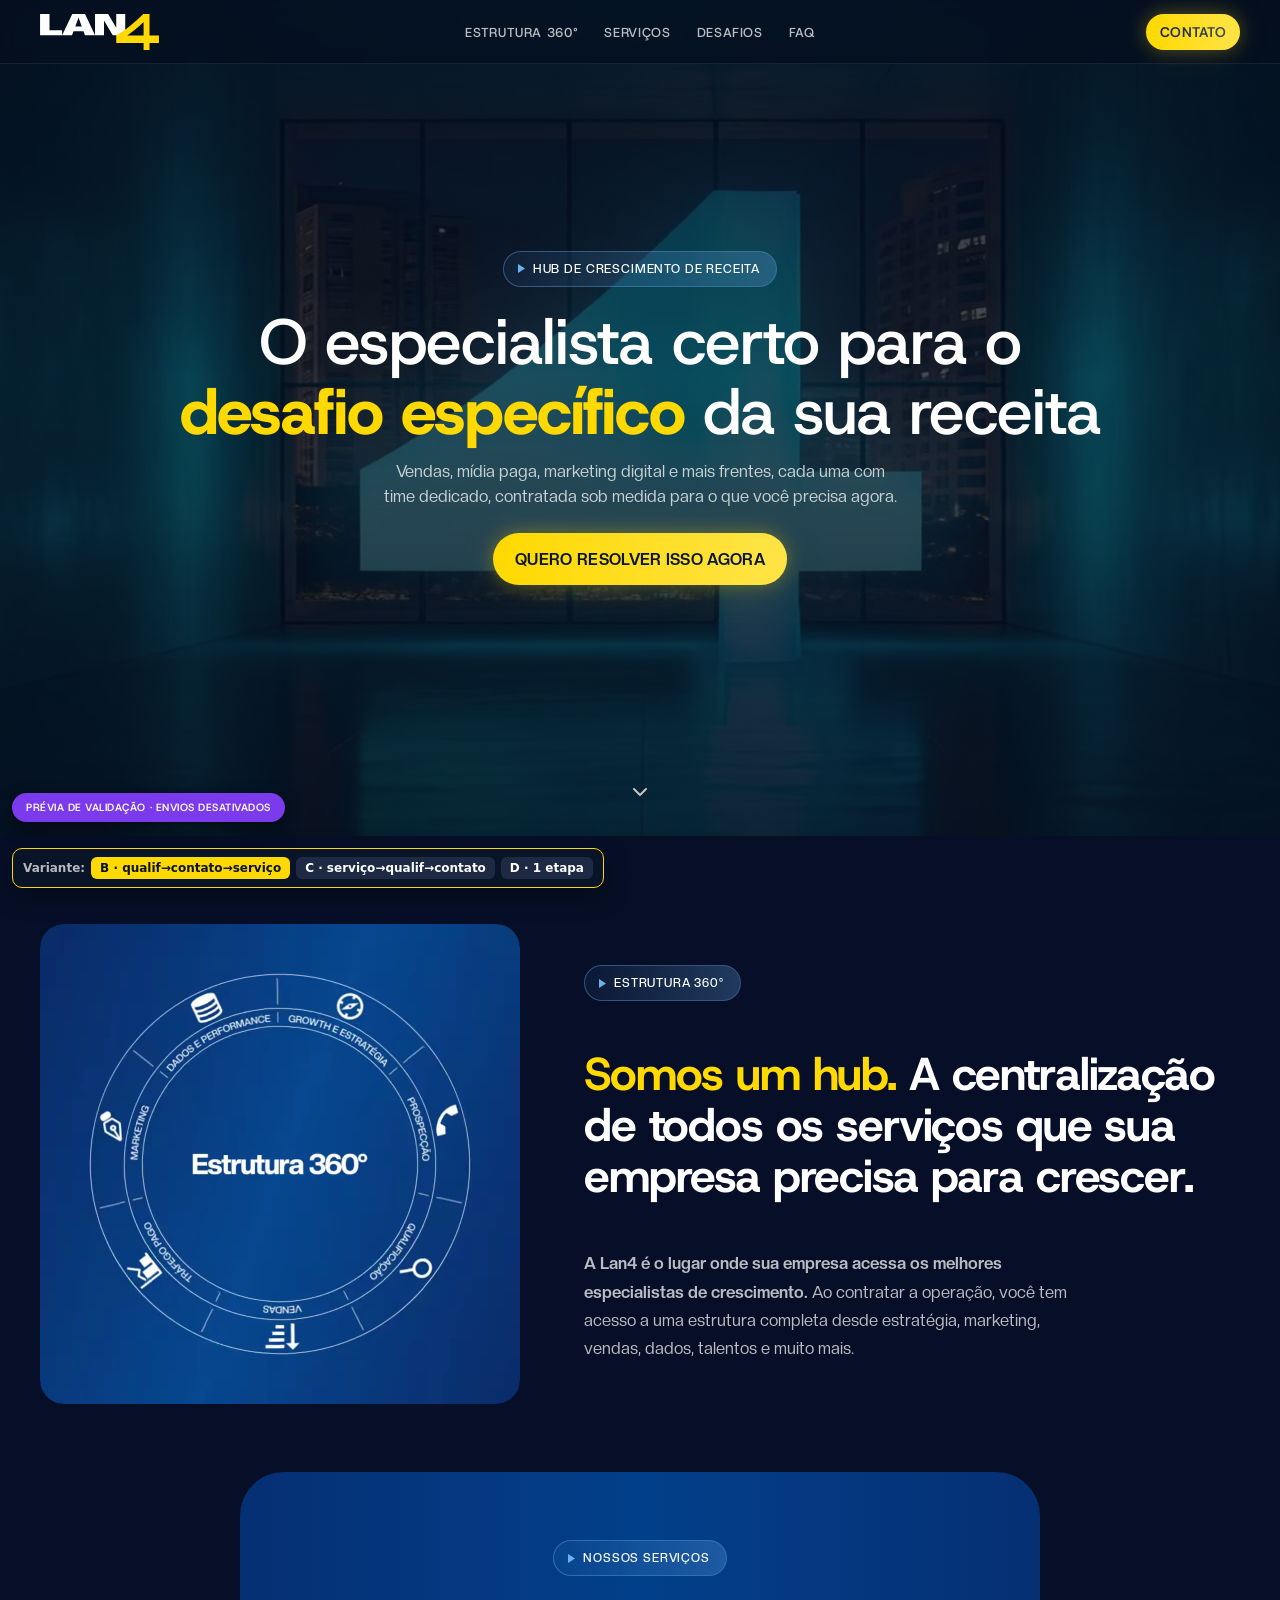
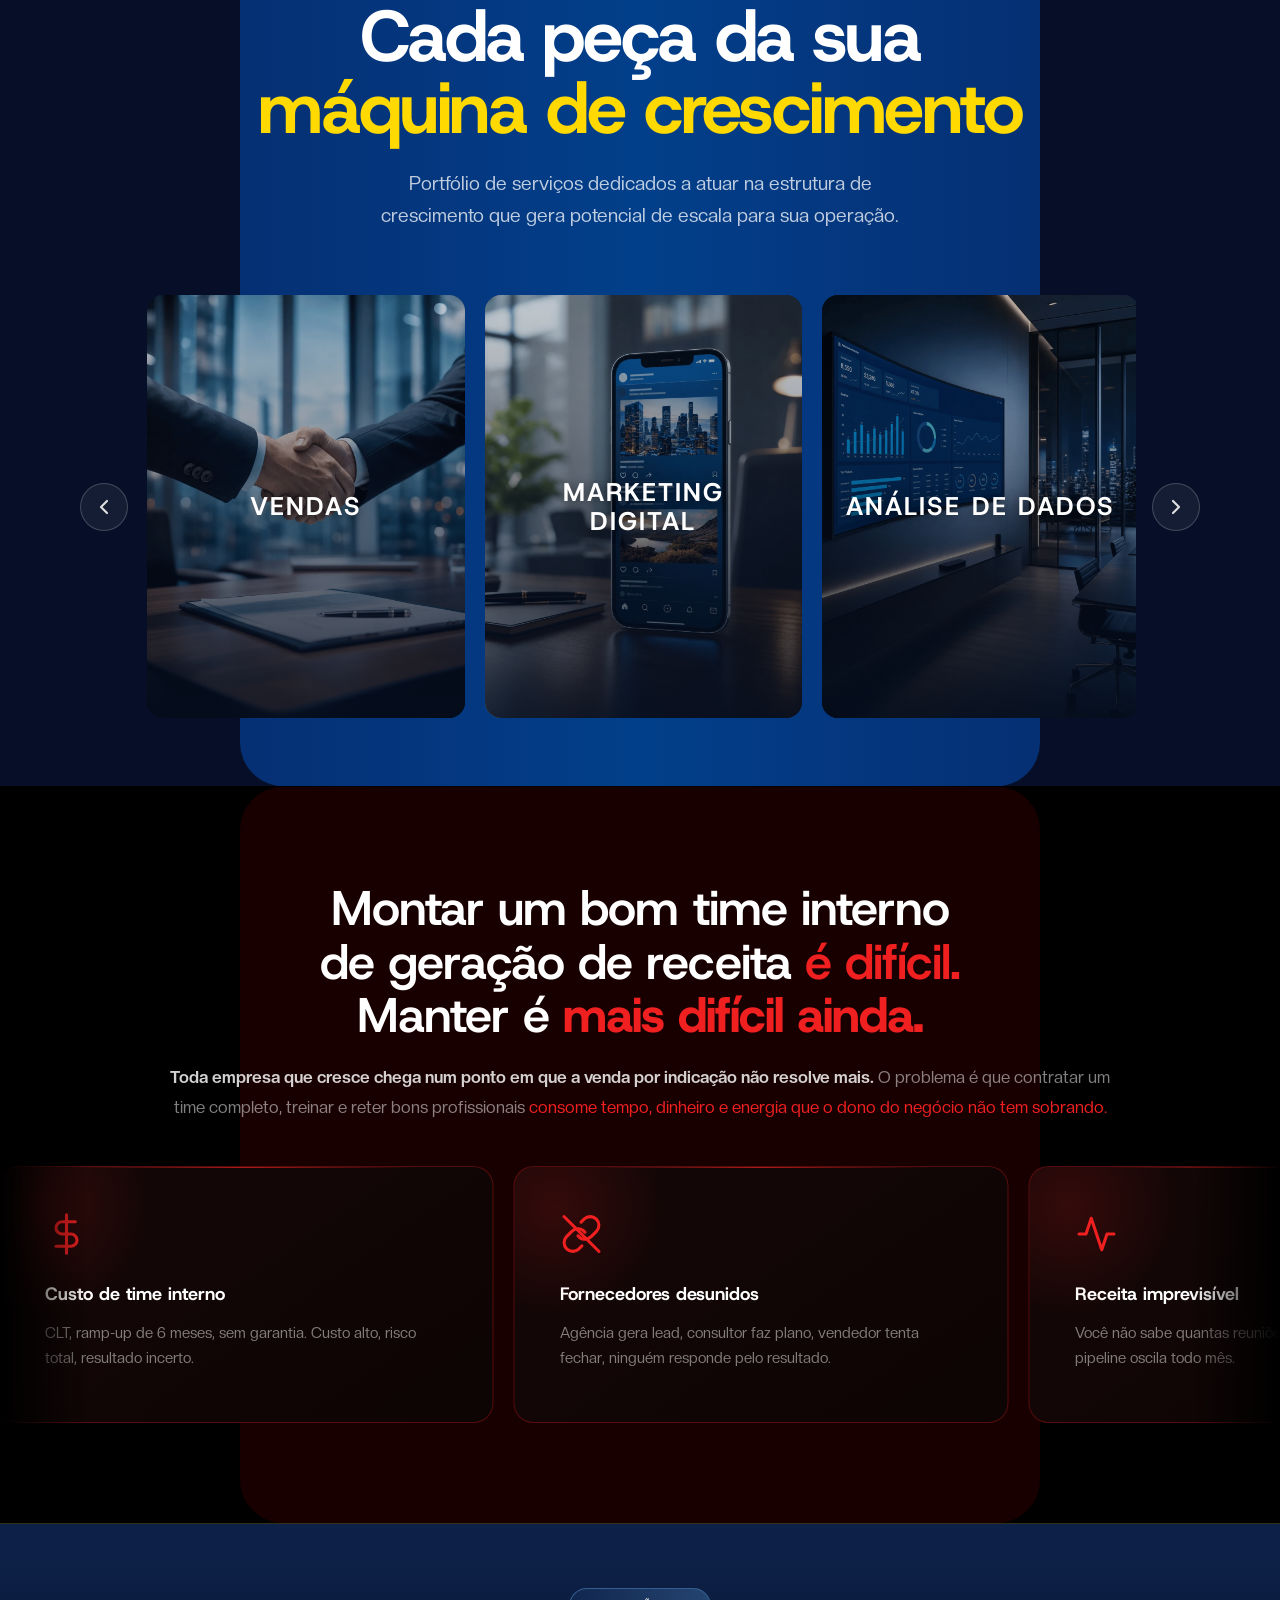
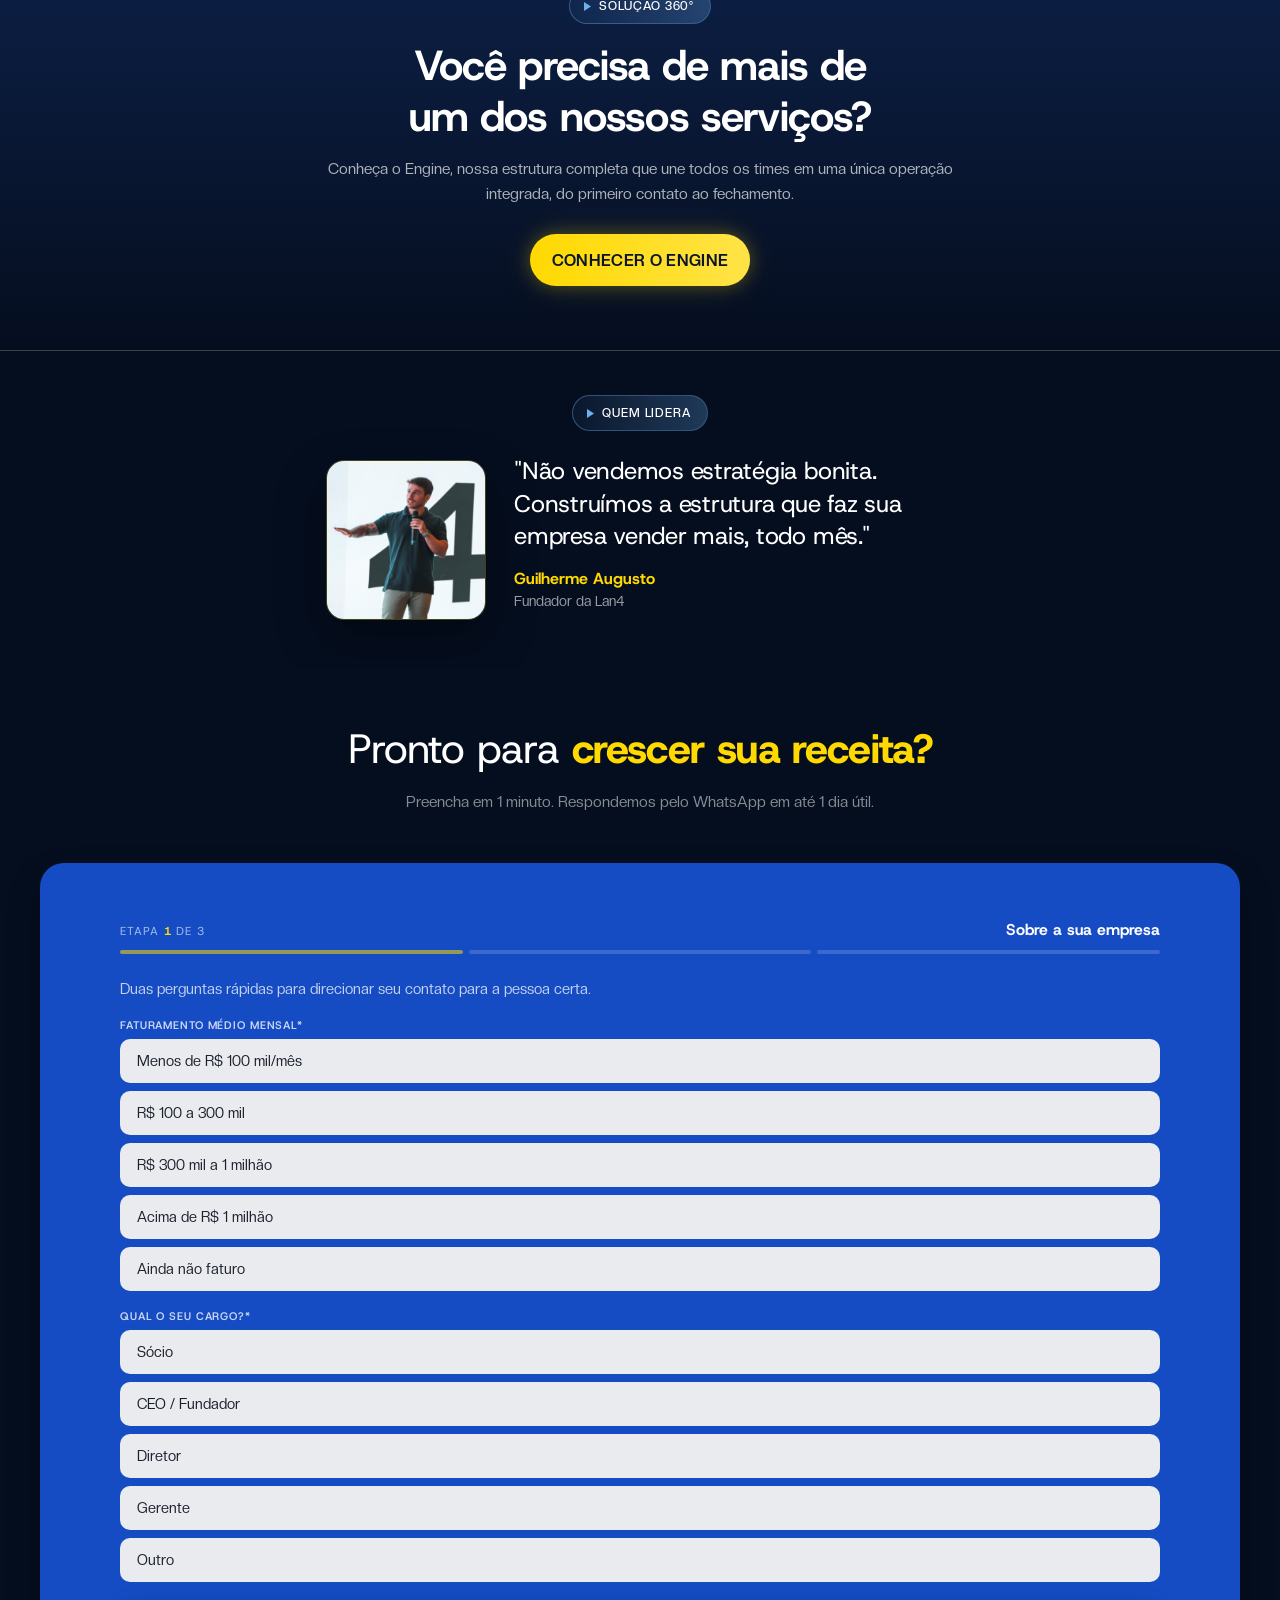
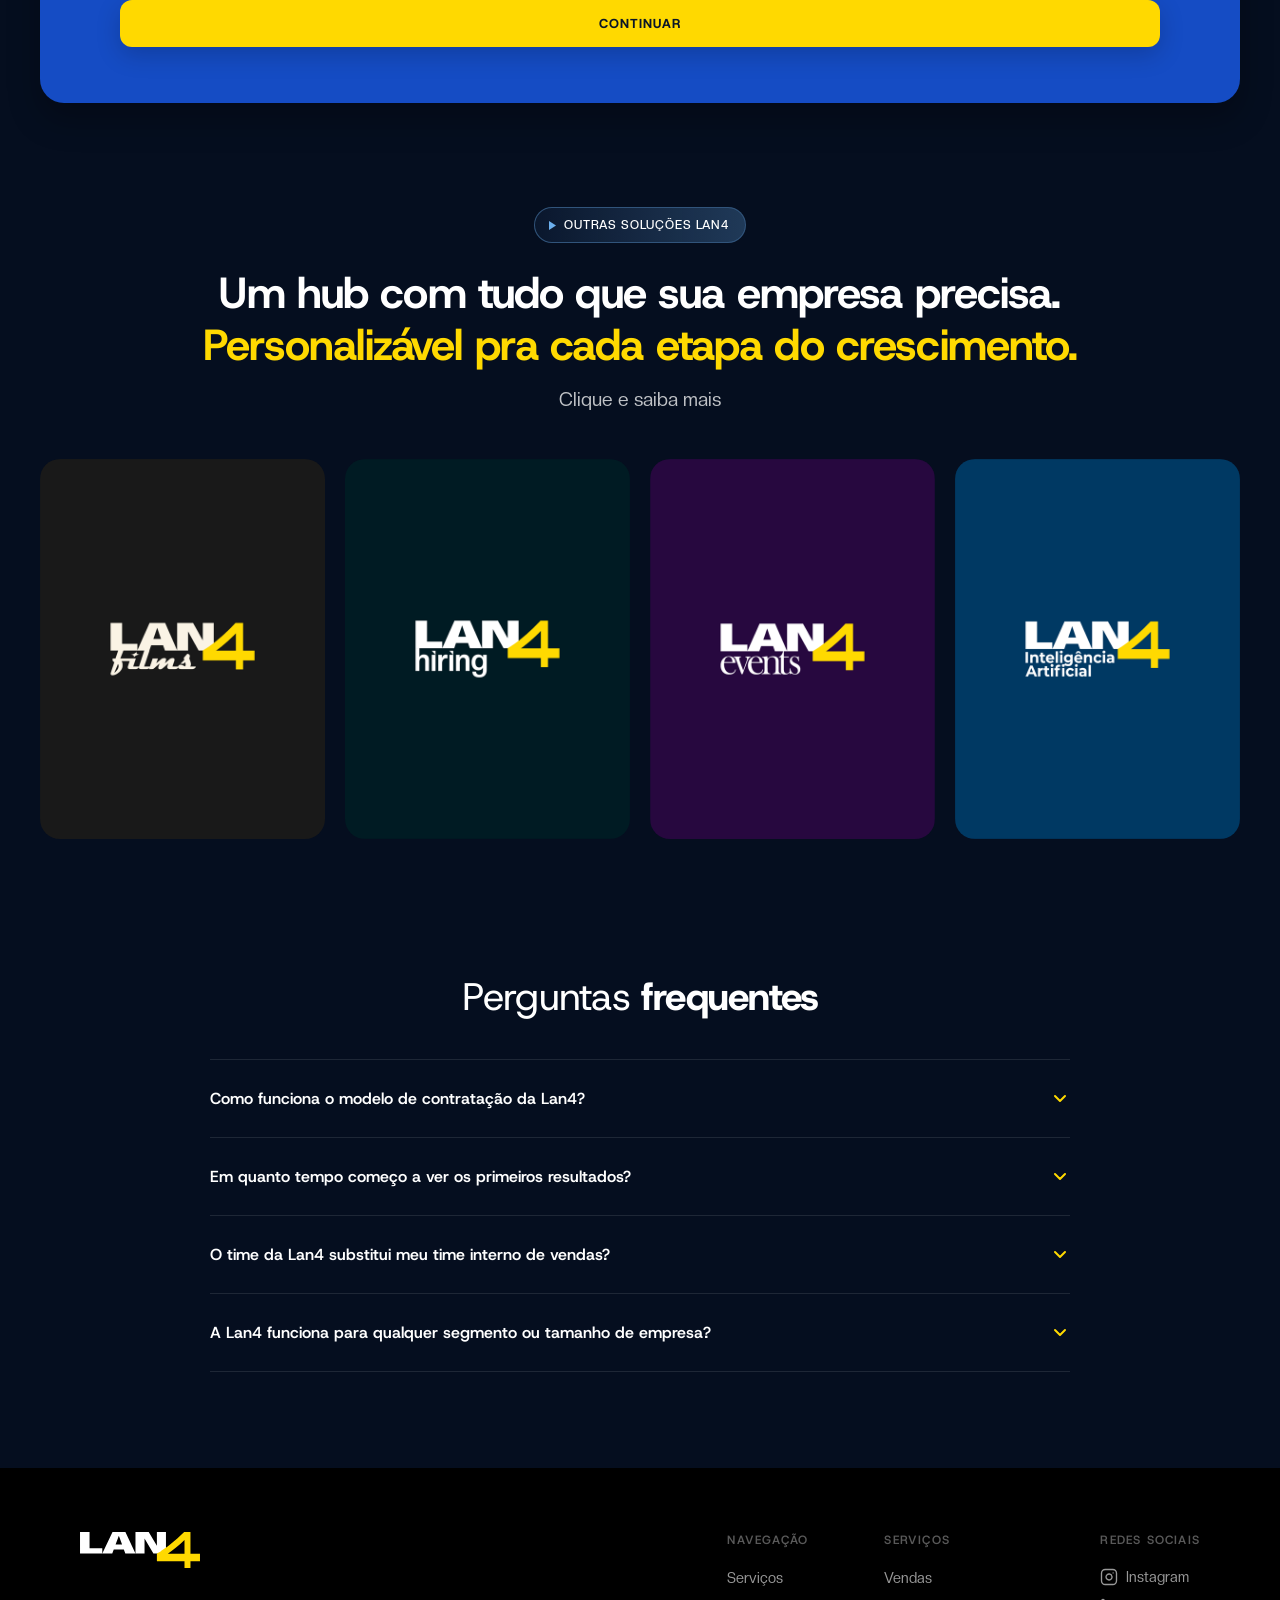
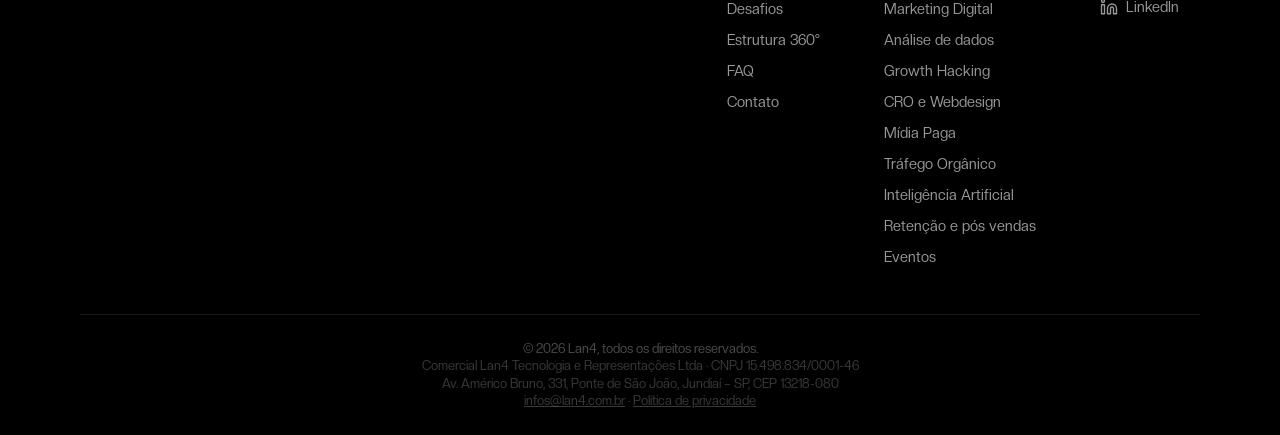
==== commit d47cf732: "Home: máscara de telefone formata ao digitar + placeholder alinhado + empresa ao lado do WhatsApp na" ====
--- a/index.html
+++ b/index.html
@@ -1073,11 +1073,9 @@
               <div class="lf-row">
                 <div class="lf-group">
                   <label for="lfc-tel">WhatsApp com DDD*</label>
-                  <input id="lfc-tel" name="telefone" type="tel" inputmode="numeric" autocomplete="tel-national" enterkeyhint="next" placeholder="11998765432">
+                  <input id="lfc-tel" name="telefone" type="tel" inputmode="numeric" autocomplete="tel-national" enterkeyhint="next" placeholder="(11) 99999-9999">
                   <span class="lf-field-hint">Usamos seu WhatsApp só para retornar este contato.</span>
                 </div>
-              </div>
-              <div class="lf-row">
                 <div class="lf-group"><label for="lfc-empresa">Empresa*</label>
                   <input id="lfc-empresa" name="empresa" type="text" autocomplete="organization" enterkeyhint="done" placeholder="Nome da empresa"></div>
               </div>
@@ -1146,7 +1144,7 @@
               <div class="lf-row">
                 <div class="lf-group">
                   <label for="lfd-tel">WhatsApp com DDD*</label>
-                  <input id="lfd-tel" name="telefone" type="tel" inputmode="numeric" autocomplete="tel-national" enterkeyhint="next" placeholder="11998765432">
+                  <input id="lfd-tel" name="telefone" type="tel" inputmode="numeric" autocomplete="tel-national" enterkeyhint="next" placeholder="(11) 99999-9999">
                   <span class="lf-field-hint">Usamos seu WhatsApp só para retornar este contato.</span>
                 </div>
                 <div class="lf-group"><label for="lfd-empresa">Empresa*</label>
@@ -1208,7 +1206,7 @@
               <div class="lf-row">
                 <div class="lf-group">
                   <label for="lfb-tel">WhatsApp com DDD*</label>
-                  <input id="lfb-tel" name="telefone" type="tel" inputmode="numeric" autocomplete="tel-national" enterkeyhint="next" placeholder="11998765432">
+                  <input id="lfb-tel" name="telefone" type="tel" inputmode="numeric" autocomplete="tel-national" enterkeyhint="next" placeholder="(11) 99999-9999">
                   <span class="lf-field-hint">Usamos seu WhatsApp só para retornar este contato.</span>
                 </div>
               </div>
--- a/css/components.css
+++ b/css/components.css
@@ -2521,7 +2521,10 @@
   border-radius: 9px;
   color: #1a1f2c;
   padding: 12px 16px;
-  font-size: 15px;
+  /* 16px (não 15) para o Safari/iOS NÃO dar zoom automático ao focar o
+     campo — abaixo de 16px o iOS amplia a página, quebrando o layout do
+     formulário no mobile. A diferença visual no desktop é imperceptível. */
+  font-size: 16px;
   font-family: 'CreatoDisplay', sans-serif;
   outline: none;
   transition: border-color 180ms var(--ease-out), background 180ms var(--ease-out);
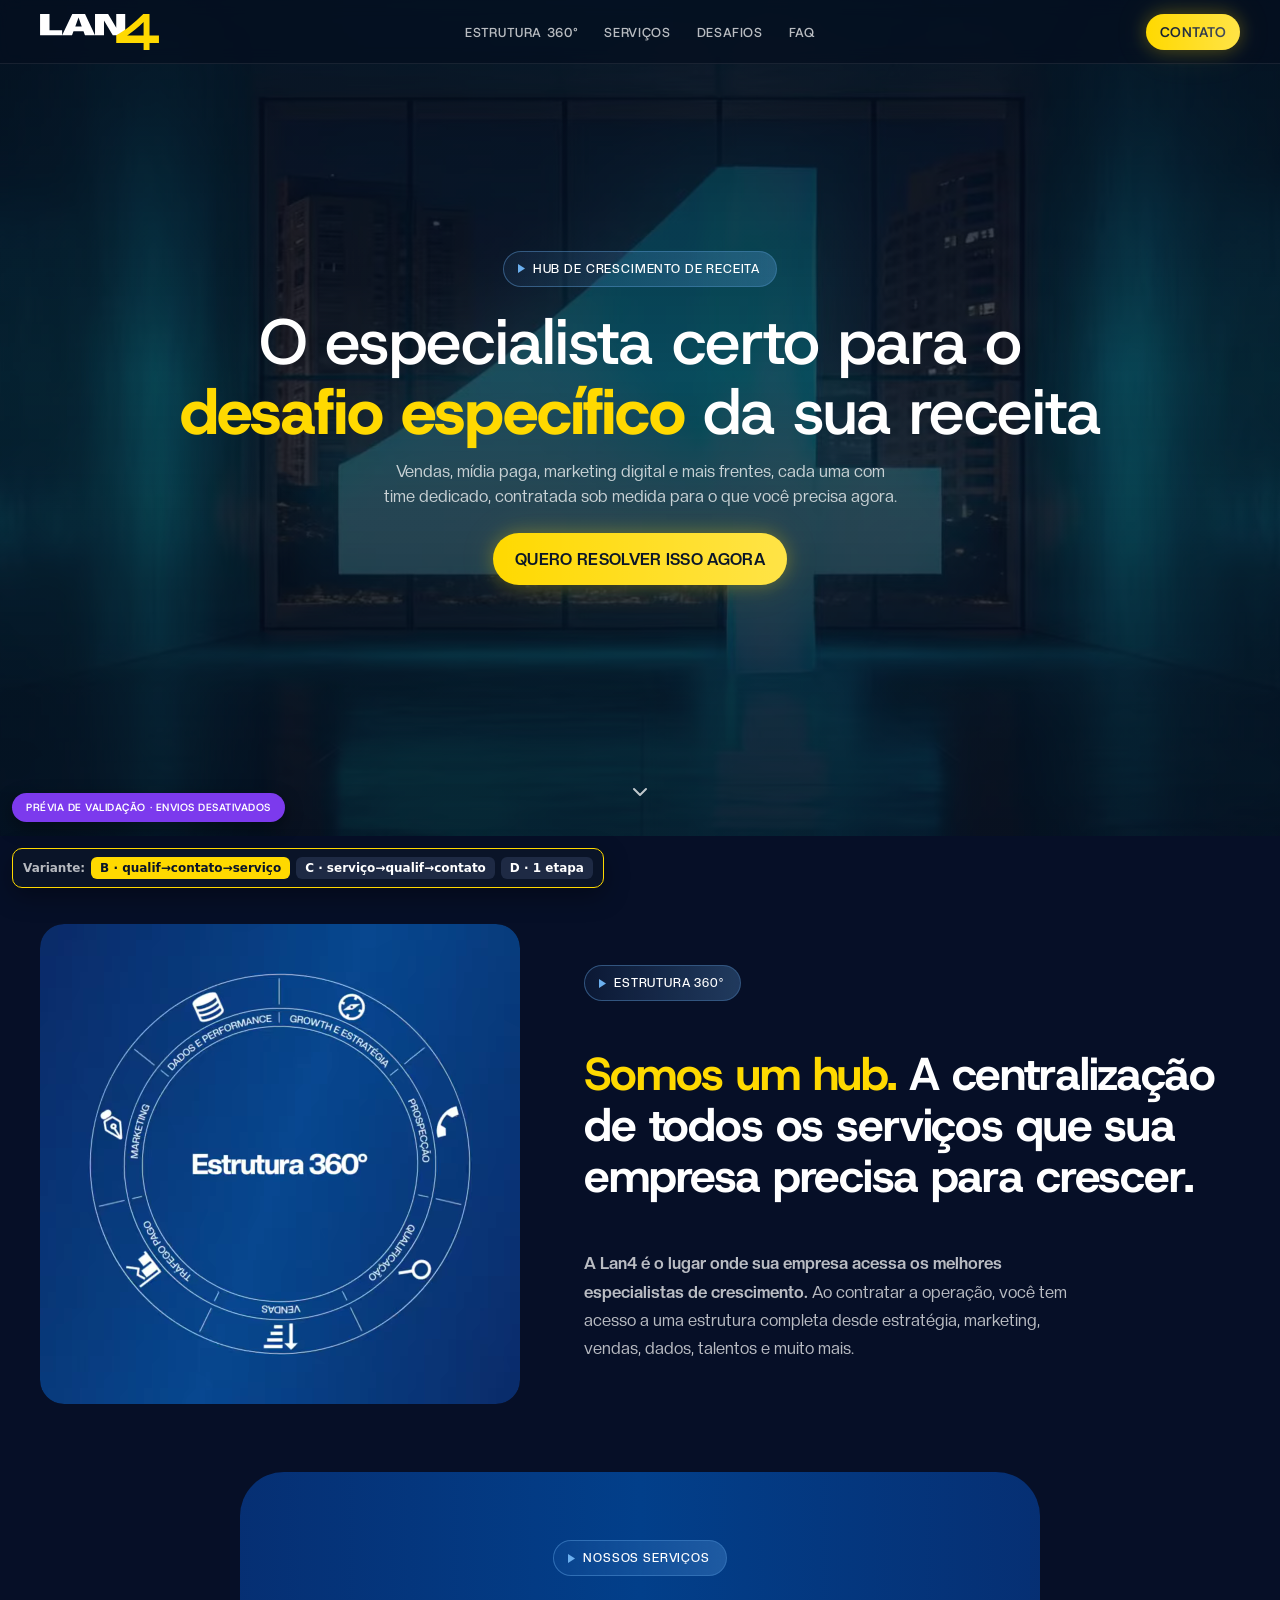
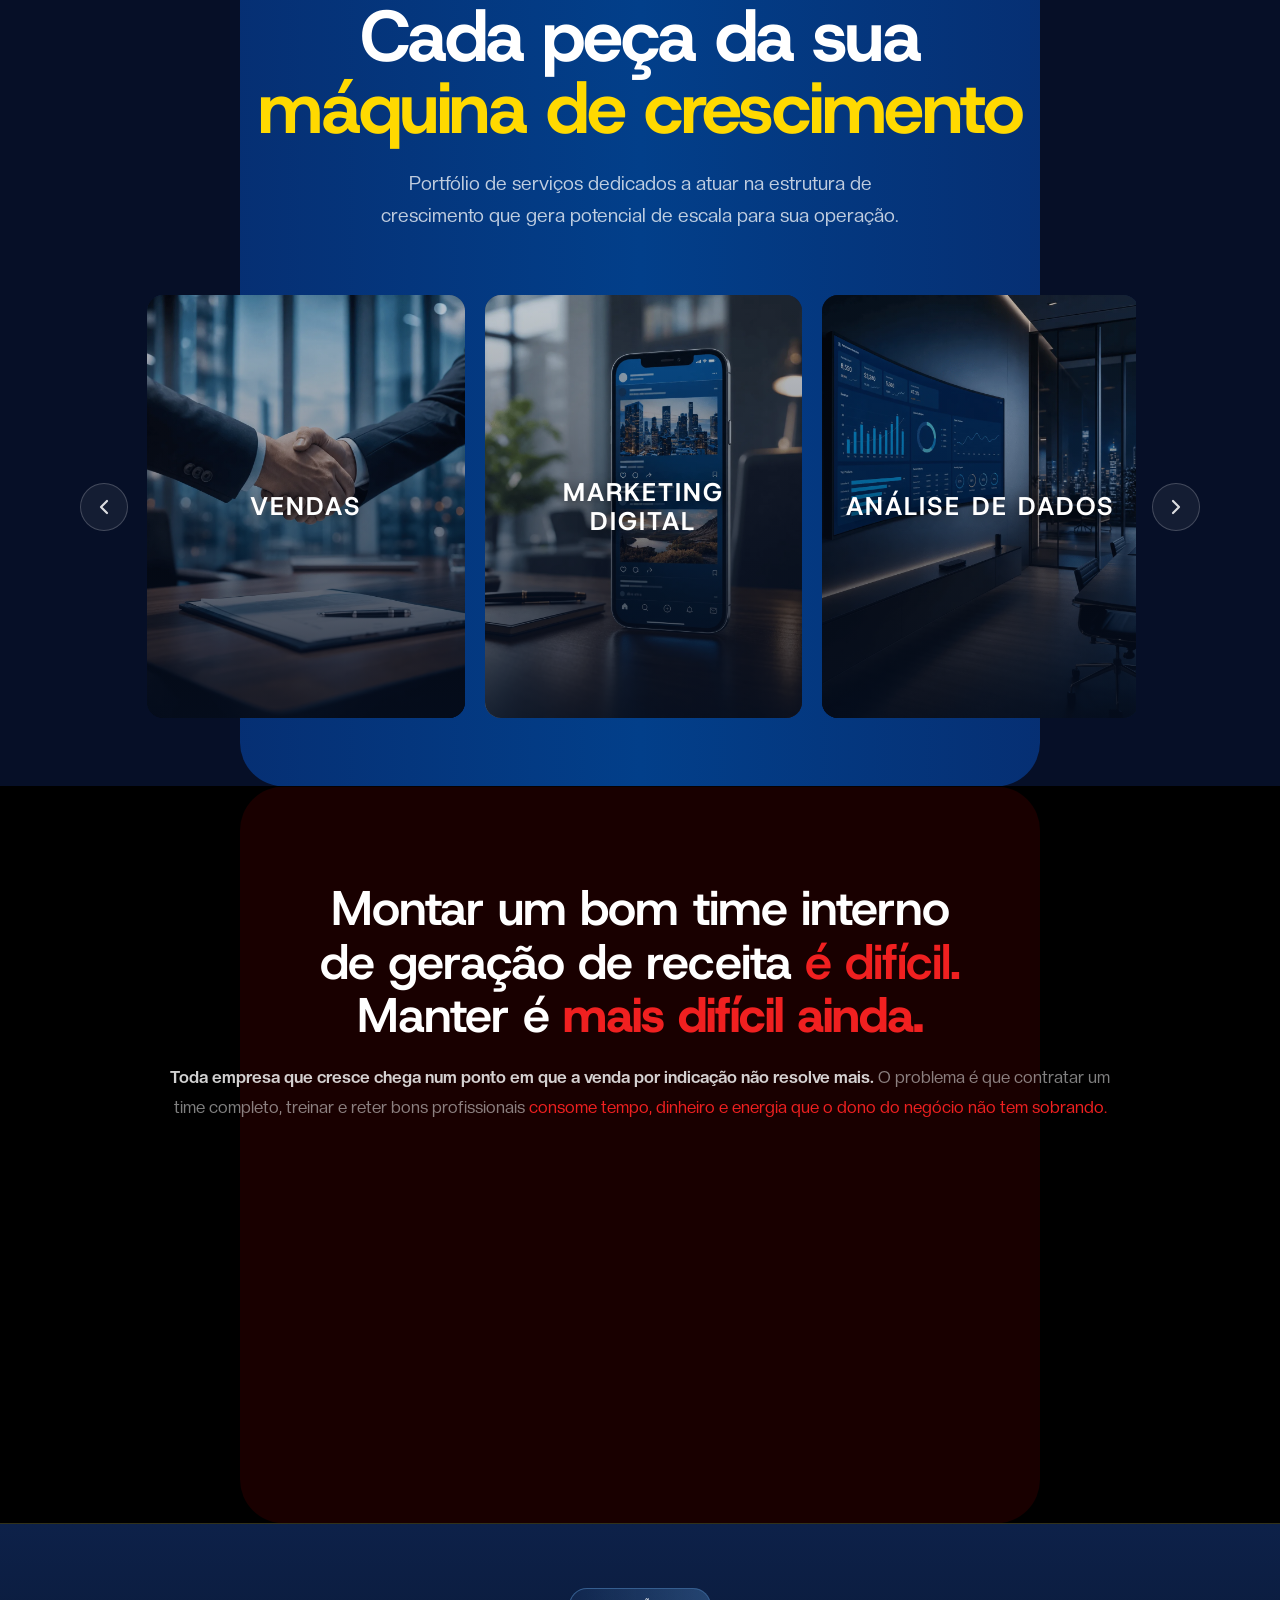
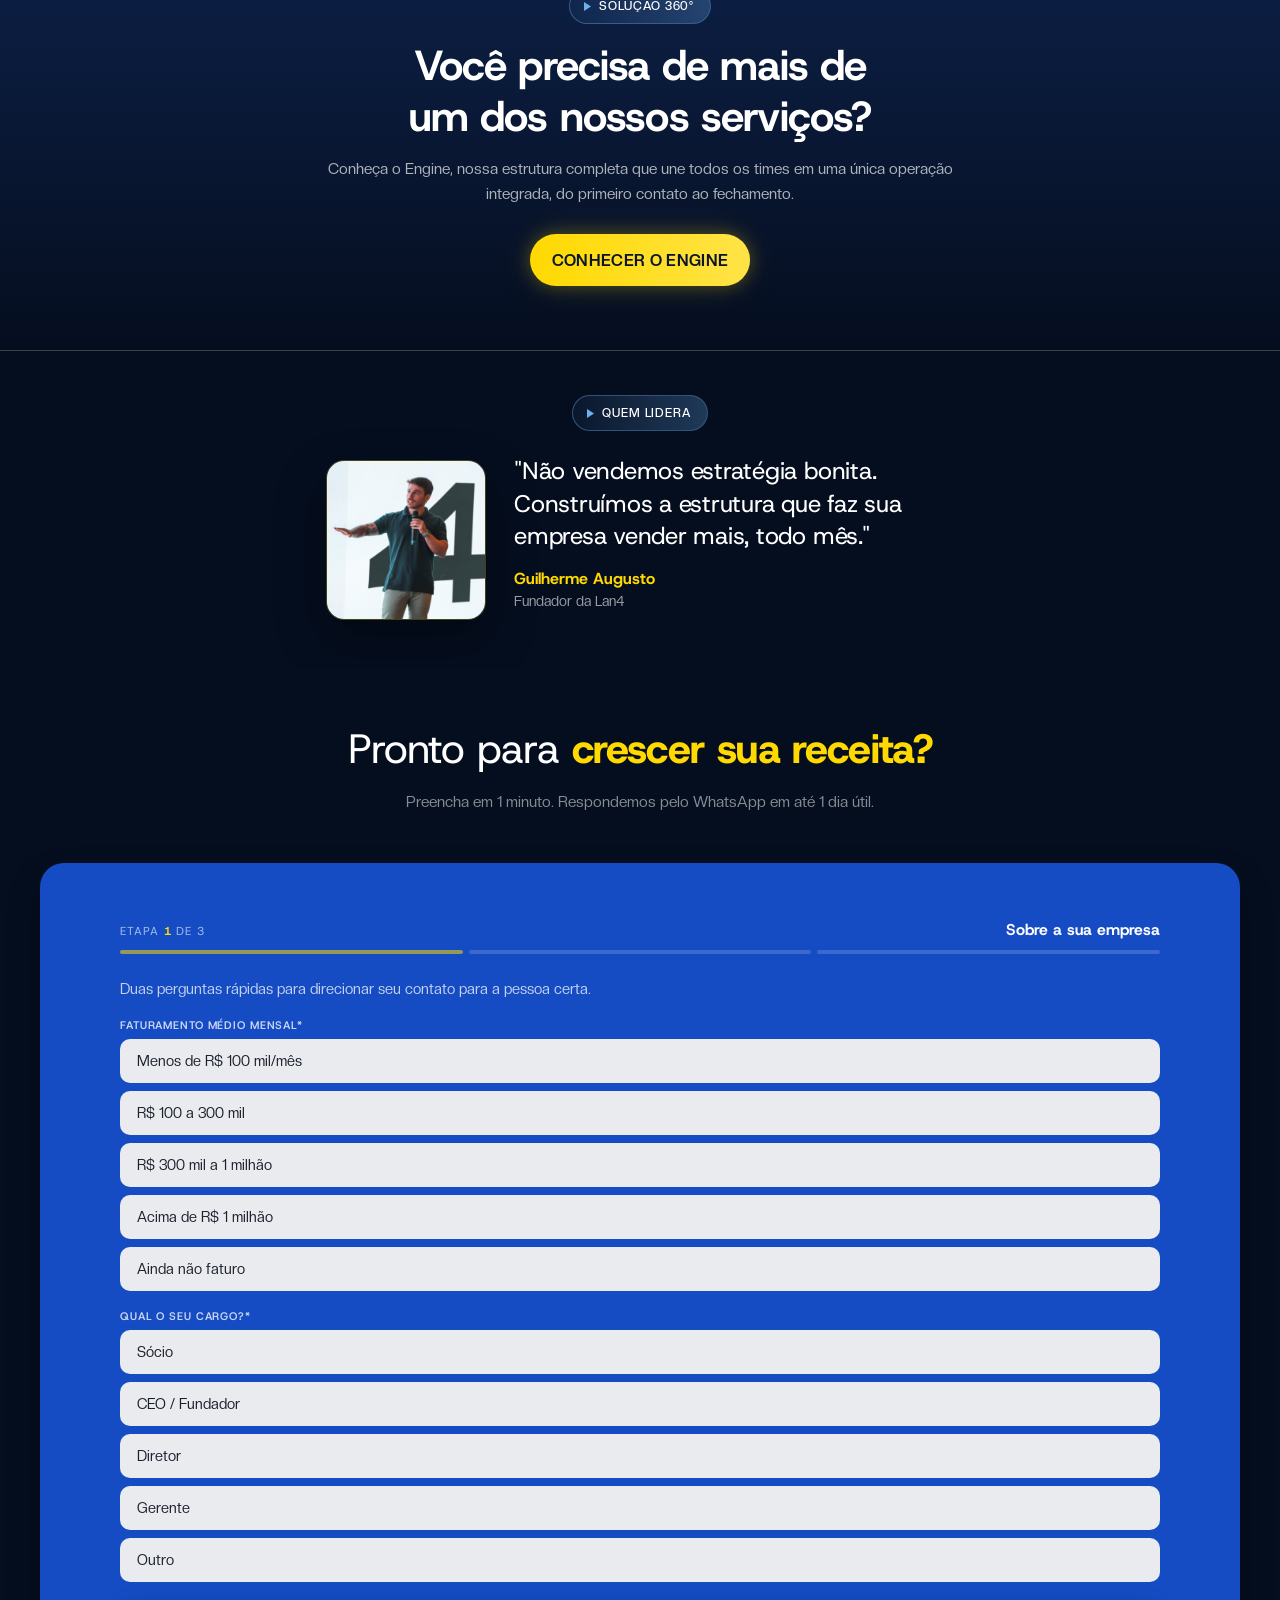
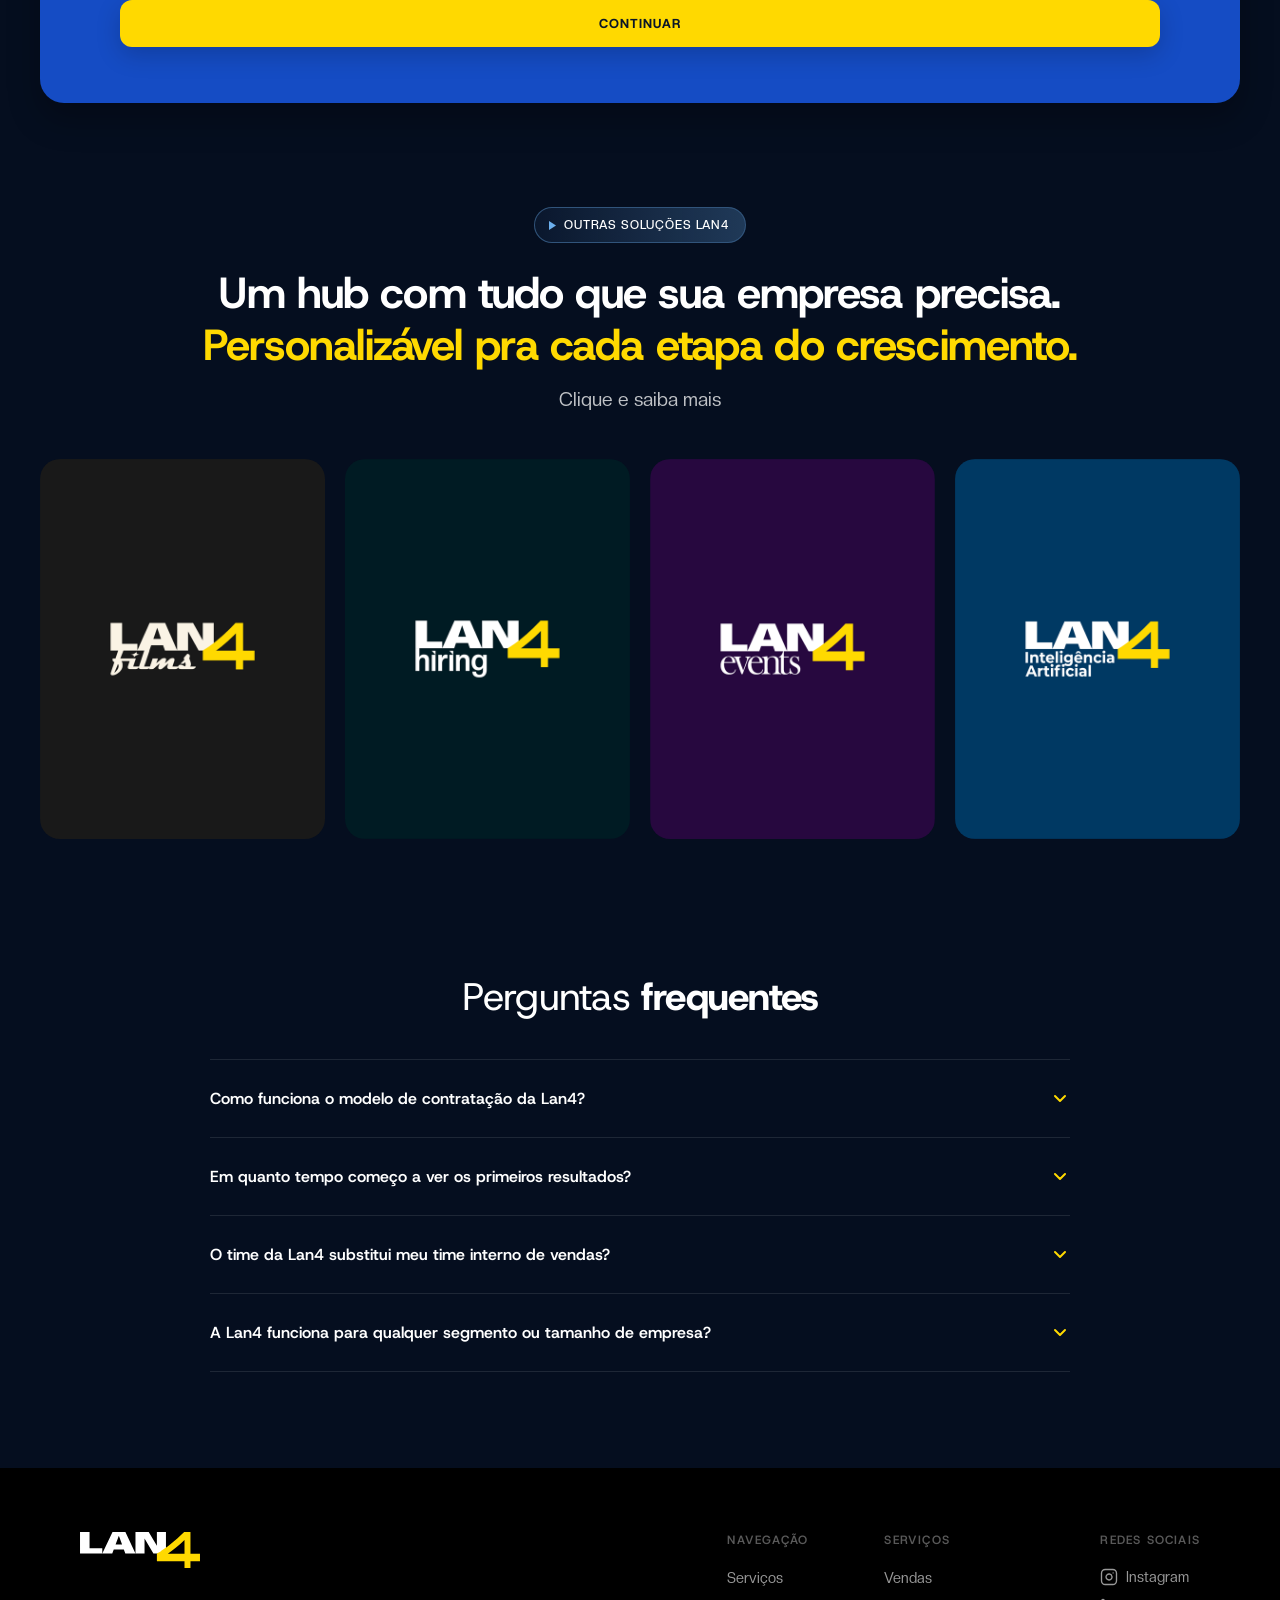
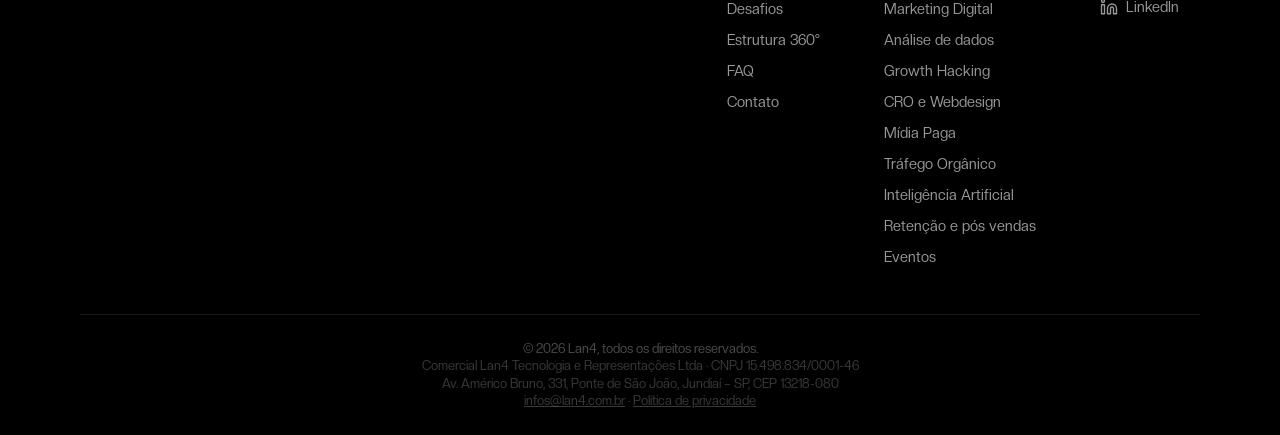
==== commit 94f216f7: "Home: checkbox da LGPD maior (13->22px) + cartão com fundo + 15px de folga dos botões Estava difícil" ====
--- a/index.html
+++ b/index.html
@@ -130,8 +130,10 @@
   </script>
 
   <style>
-    .lf-consent{display:flex;gap:.55rem;align-items:flex-start;margin:.45rem 0 .2rem;font-size:.8rem;line-height:1.45;opacity:.85;cursor:pointer}
-    .lf-consent input{margin-top:.2rem;flex:none;accent-color:#FFD900}
+    .lf-consent{display:flex;gap:.6rem;align-items:flex-start;margin:1rem 0 .9rem;padding:10px 12px 10px 10px;border-radius:10px;background:rgba(255,255,255,.04);font-size:.8rem;line-height:1.45;opacity:.9;cursor:pointer;-webkit-tap-highlight-color:transparent}
+    .lf-consent:hover{background:rgba(255,255,255,.07)}
+    .lf-consent input{flex:none;width:22px;height:22px;margin:0;accent-color:#FFD900;cursor:pointer}
+    .lf-consent > span{padding-top:2px}
     .lf-consent a{color:#FFD900;text-decoration:underline}
     .footer-bottom p{margin:.15rem 0}
     .footer-legal{font-size:.8rem;opacity:.75}
